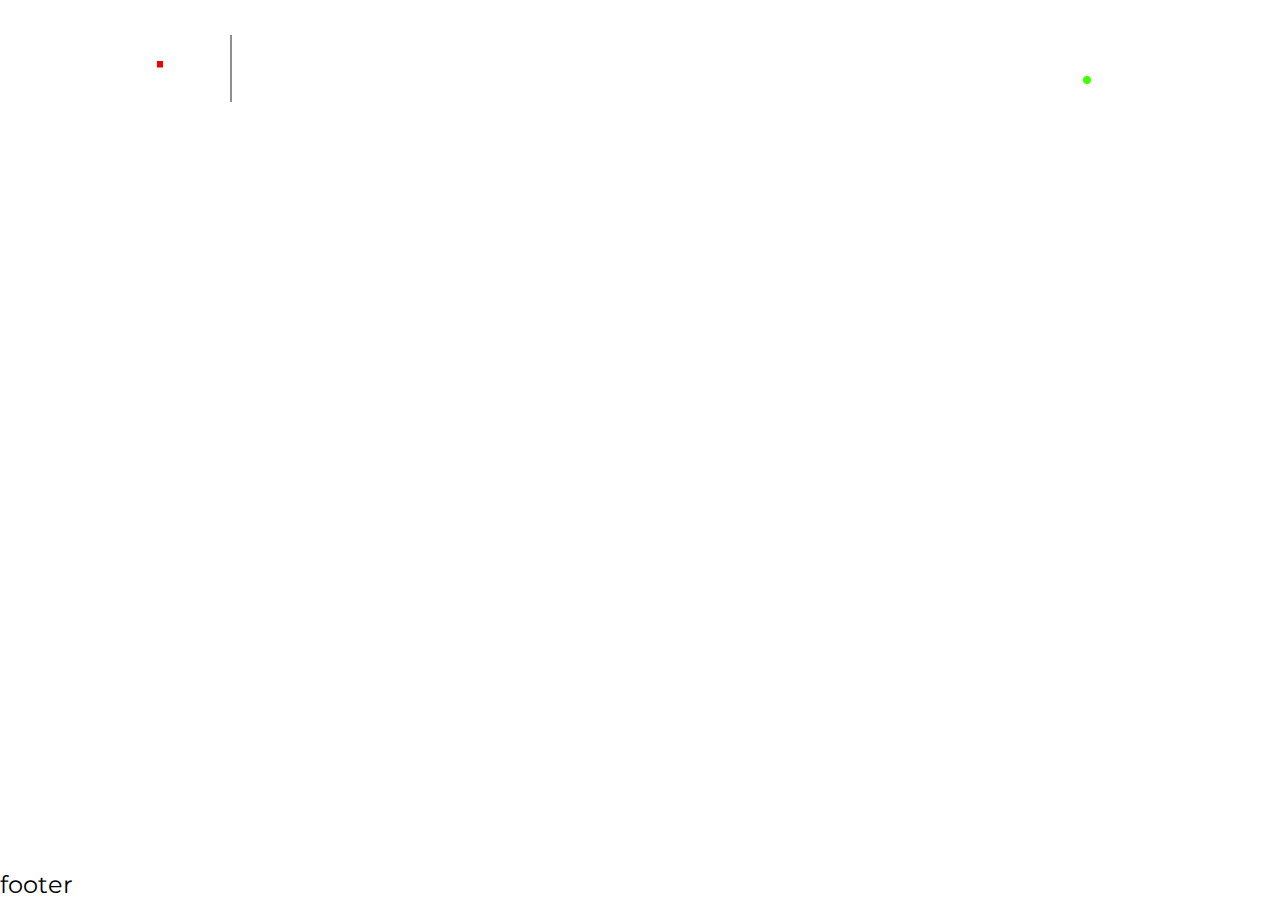
==== index.html @ 91500765 "first commit" ====
<!DOCTYPE html>
<html lang="en">
  <head>
    <meta charset="UTF-8" />
    <meta http-equiv="X-UA-Compatible" content="IE=edge" />
    <meta name="viewport" content="width=device-width, initial-scale=1.0" />
    <link rel="preconnect" href="https://fonts.googleapis.com" />
    <link rel="preconnect" href="https://fonts.gstatic.com" crossorigin />
    <link
      href="https://fonts.googleapis.com/css2?family=Montserrat:wght@400;500;600;700&display=swap"
      rel="stylesheet"
    />
    <link rel="stylesheet" href="./css/reset.css" />
    <link rel="stylesheet" href="./css/style.css" />
    <title>Город-А</title>
  </head>
  <body id="main-body">
    <div class="wrapper">
      <header class="header">
        <div class="container">
         <div class="header__body">
            <div class="logo__block">
               <div class="logo__content">
                 <img src="./img/header/logo.svg" alt="logo" />
               </div>
               <div class="descr__content">
                 <span>Франшиза</span> от артиста с 10-летним опытом
               </div>
             </div>
             <div class="phone__block">
               <a class="phone__number" href="tel:+79166300041"
                 >+7 (913) 667-50-71</a
               >
               <div class="phone__link">
                  <a class=" modal-phone" data-id="#phone">
                     заказать звонок
                   </a>
               </div>
             </div>
         </div>
        </div>
      </header>
      <div class="page__content">
         <main class="main">
            
         </main>
      </div>
      <footer class="footer">footer</footer>
    </div>
  </body>
</html>
---- css/style.css ----
/* font-family: 'Montserrat', sans-serif; */

@font-face {
  font-family: "Intro-Black-Caps-Regular";
  src: url("../fonts/Intro-Black-Caps.otf");
}

/* =========================================== general styles ============================================== */

*,
*::after,
*::before {
  max-width: 100%;
}
html,
body {
  height: 100%;
  font-family: "Montserrat", sans-serif;
  font-size: 24px;
  font-style: normal;
  font-weight: 400;
  line-height: 120%;
  -webkit-font-smoothing: antialiased;
  -moz-osx-font-smoothing: grayscale;
}
.wrapper {
  min-height: 100%;
  display: flex;
  flex-direction: column;
  margin: 0 auto;
  overflow-x: hidden;
  position: relative;
}
.page__content {
  flex: 1 1 100%;
}
.container {
  max-width: 1250px;
  padding: 0 15px;
  margin: 0 auto;
}
@media (max-width: 600px) {
  .container {
    max-width: 300px;
  }
}
.main__title {
  font-family: "Intro Black Caps";
  font-weight: 900;
  font-size: 38px;
  line-height: 137%;
  color: #ffffff;
}
.main__title span {
  color: #f50000;
}

.title {
  font-family: "Intro Black Caps";
  font-style: normal;
  font-weight: 900;
  font-size: 40px;
  line-height: 100%;
  text-transform: uppercase;
  color: #0b0b0d;
}

.btn {
  width: 364px;
  display: flex;
  align-items: center;
  justify-content: center;
  font-weight: 600;
  font-size: 18px;
  line-height: 122%;
  text-align: center;
  text-transform: uppercase;
  color: #ffffff;
  background: #257fe7;
  box-shadow: 0px 3px 0px #0c5ab4, inset -2px 2px 0px rgba(155, 201, 255, 0.4);
  border-radius: 10px;
}

/* ================================================== header ================================================== */
.header {
  position: absolute;
  top: 0;
  left: 0;
  width: 100%;
  z-index: 5;
}
.header__body {
  display: flex;
  justify-content: space-between;
  padding: 35px 0px;
}
.logo__block {
  display: flex;
}
.logo__content {
  border-right: 2px solid rgba(66, 66, 66, 0.6);
  padding-right: 27px;
}
.descr__content {
  padding-left: 34px;
  display: flex;
  flex-direction: column;
  justify-content: center;

  font-weight: 500;
  font-size: 20px;
  line-height: 120%;
  color: #fff;
}
.descr__content span {
  display: block;
}
.phone__block {
  display: flex;
  flex-direction: column;
  align-items: flex-end;
}
.phone__number {
  font-weight: 700;
  font-size: 24px;
  line-height: 120%;
  text-align: center;

  color: #ffffff;
}
.phone__link{
   position: relative;
}
.phone__link a{
  font-size: 18px;
  color: #ffffff;
  padding-left: 15px;
  cursor: pointer;
}
.phone__link::before {
  content: "";
  display: block;
  width: 8px;
  height: 8px;
  border-radius: 50%;
  background-color: #42ff00;
  position: absolute;
  top: 41%;
  left: 0;
}

@media (max-width: 822px) {
   .descr__content {
     display: none;
  }
  .logo__content {
   border-right: none;
   padding-right: 0px;
}
}
@media (max-width: 600px) {
   .logo__block{
      max-width: 120px;
   }
   .phone__number {
      font-size: 16px;
  }
  .phone__link a{
   font-size: 14px;
 }
}
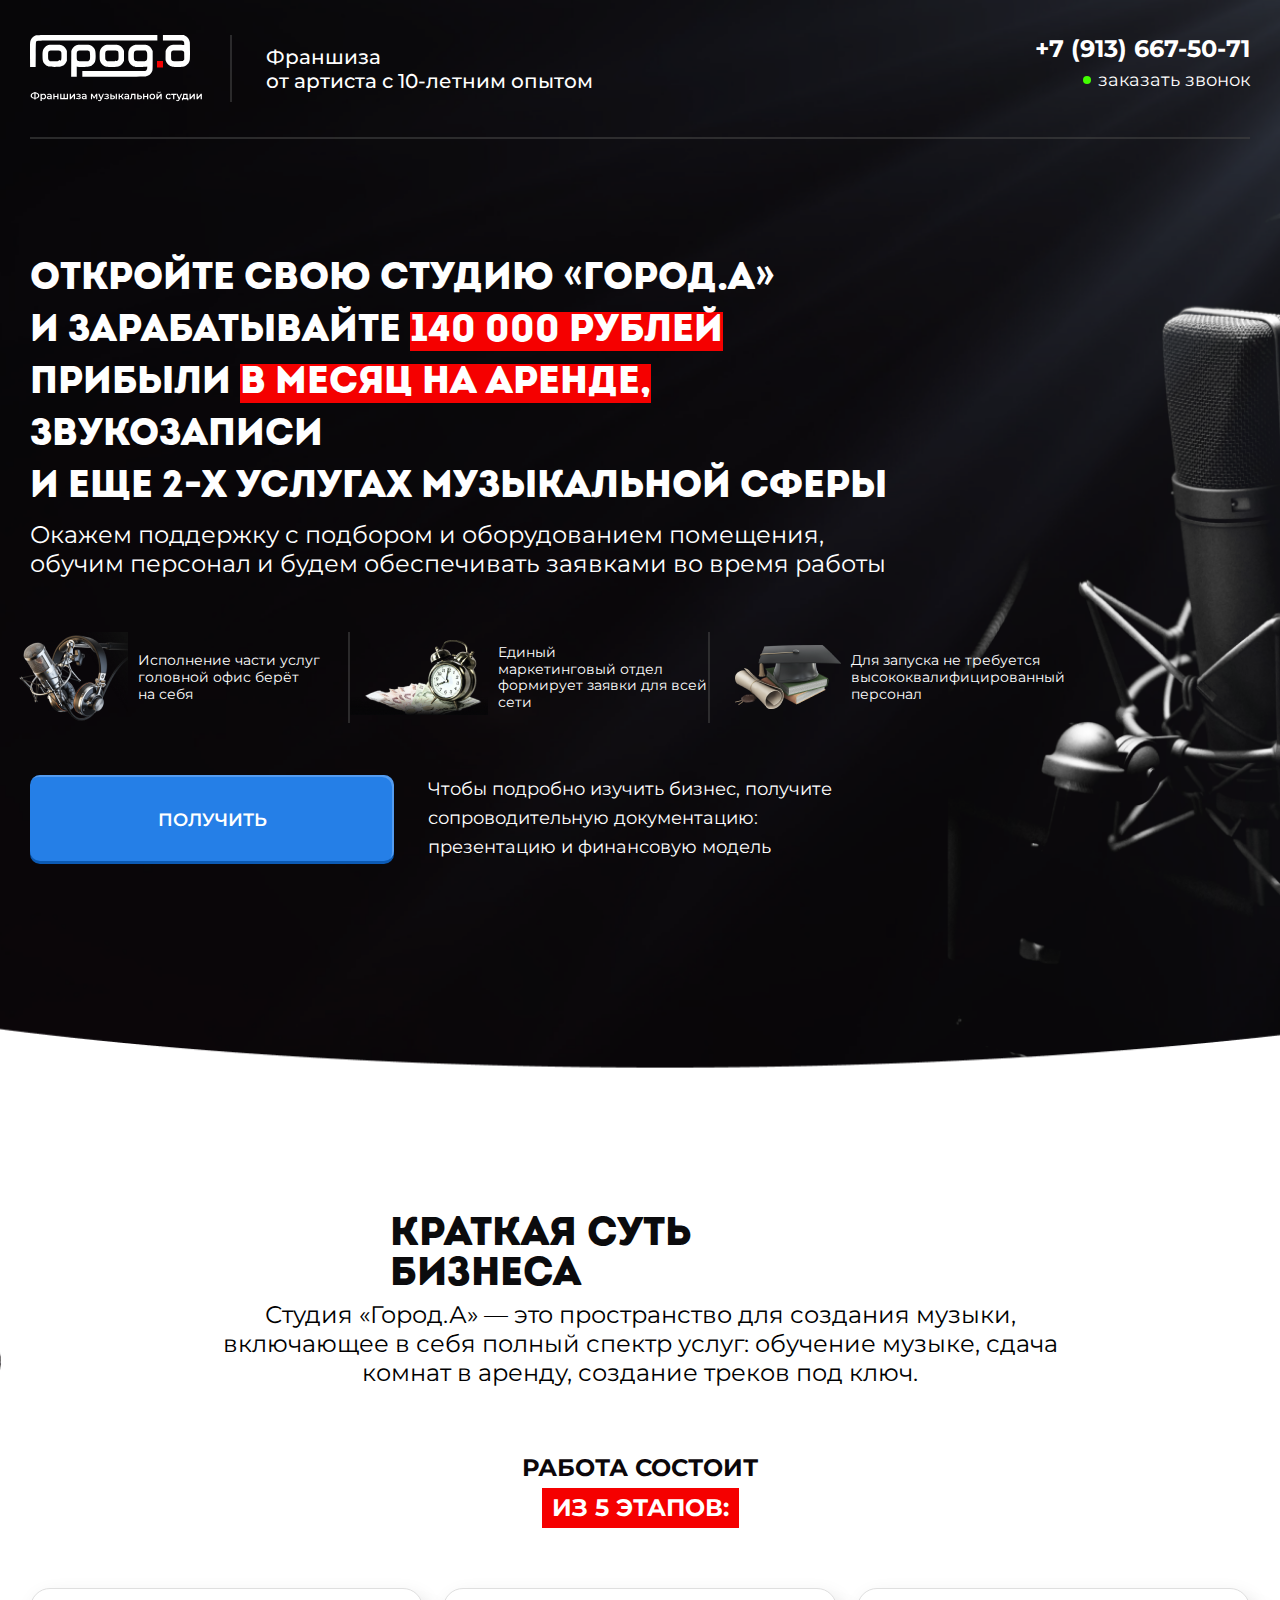
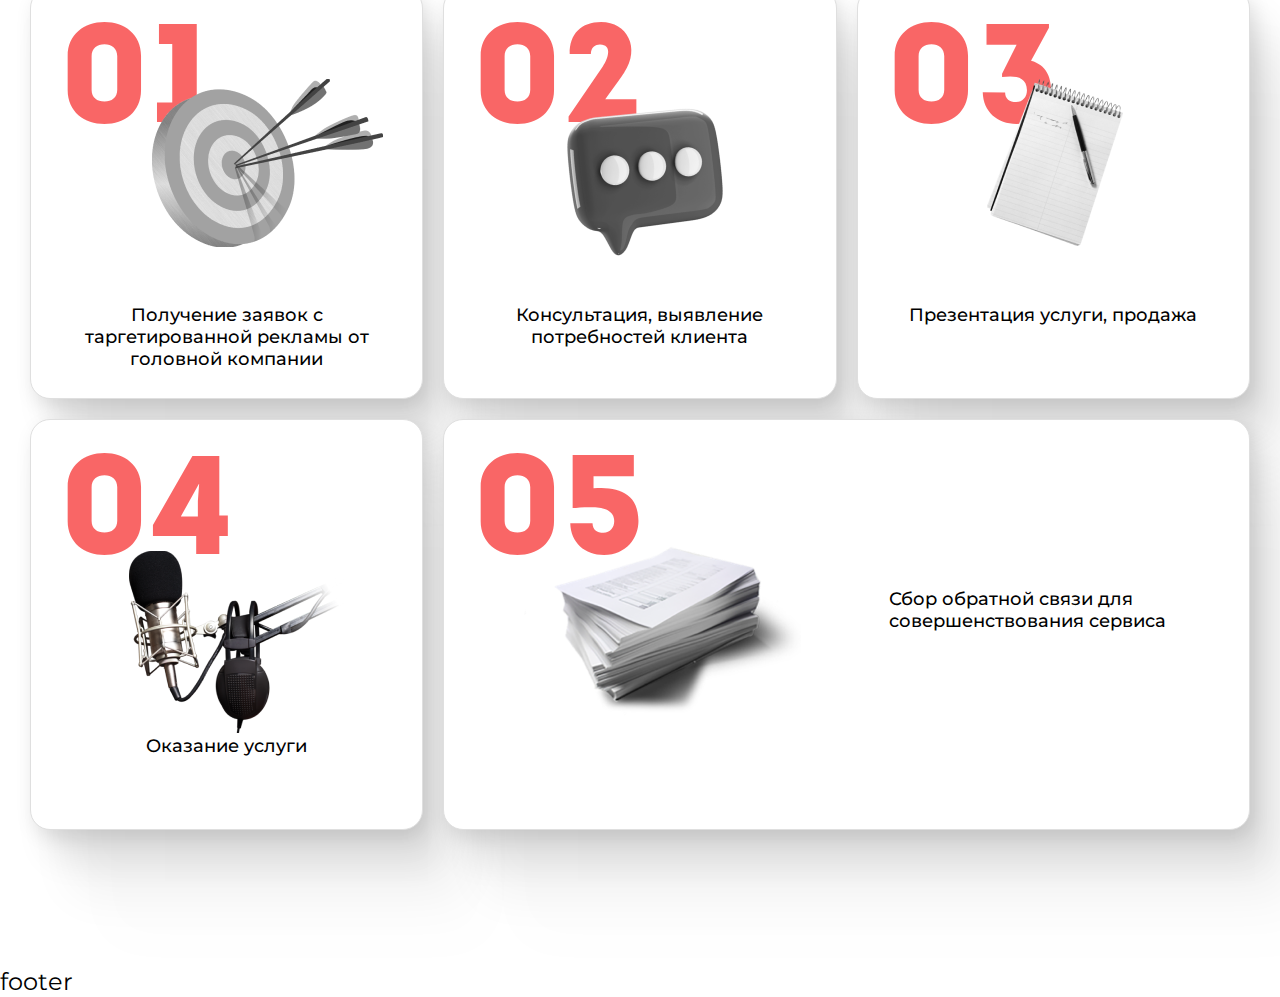
==== commit 37525fde: "essence" ====
--- a/index.html
+++ b/index.html
@@ -12,40 +12,167 @@
     />
     <link rel="stylesheet" href="./css/reset.css" />
     <link rel="stylesheet" href="./css/style.css" />
+    <link rel="stylesheet" href="./css/animate.css" />
     <title>Город-А</title>
   </head>
   <body id="main-body">
     <div class="wrapper">
       <header class="header">
         <div class="container">
-         <div class="header__body">
+          <div class="header__body">
             <div class="logo__block">
-               <div class="logo__content">
-                 <img src="./img/header/logo.svg" alt="logo" />
-               </div>
-               <div class="descr__content">
-                 <span>Франшиза</span> от артиста с 10-летним опытом
-               </div>
-             </div>
-             <div class="phone__block">
-               <a class="phone__number" href="tel:+79166300041"
-                 >+7 (913) 667-50-71</a
-               >
-               <div class="phone__link">
-                  <a class=" modal-phone" data-id="#phone">
-                     заказать звонок
-                   </a>
-               </div>
-             </div>
-         </div>
+              <div class="logo__content">
+                <img src="./img/header/logo.svg" alt="logo" />
+              </div>
+              <div class="descr__content">
+                <span>Франшиза</span> от артиста с 10-летним опытом
+              </div>
+            </div>
+            <div class="phone__block">
+              <a class="phone__number" href="tel:+79166300041"
+                >+7 (913) 667-50-71</a
+              >
+              <div class="phone__link">
+                <a class="modal-phone" data-id="#phone"> заказать звонок </a>
+              </div>
+            </div>
+          </div>
         </div>
       </header>
       <div class="page__content">
-         <main class="main">
-            
-         </main>
+        <main class="main">
+          <div class="container">
+            <h1 class="main__title first__title wow fadeInLeft">
+              Откройте свою студию &laquo;Город.А&raquo; и&nbsp;зарабатывайте
+              <span>140&nbsp;000 рублей</span> прибыли
+              <span>в&nbsp;месяц на&nbsp;аренде,</span> звукозаписи
+              <br />и&nbsp;еще 2-х услугах музыкальной сферы
+            </h1>
+            <p class="main__descr wow fadeInLeft">
+              Окажем поддержку с&nbsp;подбором и&nbsp;оборудованием помещения,
+              обучим персонал и&nbsp;будем обеспечивать заявками во&nbsp;время
+              работы
+            </p>
+            <div class="main__list wow fadeInLeft">
+              <div class="main__item first">
+                <img src="./img/main/01.png" alt="elem" />
+                <p>Исполнение части услуг головной офис берёт на&nbsp;себя</p>
+              </div>
+              <div class="main__item">
+                <img src="./img/main/02.png" alt="elem" />
+                <p>
+                  Единый <br />
+                  маркетинговый отдел формирует заявки для всей сети
+                </p>
+              </div>
+              <div class="main__item">
+                <img src="./img/main/03.png" alt="elem" class="special" />
+                <p>
+                  Для запуска не&nbsp;требуется высококвалифицированный персонал
+                </p>
+              </div>
+            </div>
+            <div class="main__slider">
+              <div class="slider-flex">
+                <div class="slider-track">
+                  <div class="slide-list slide-active">
+                    <div class="main__item">
+                      <div class="main__item-icon">
+                        <img src="./img/main/01.png" alt="icon" />
+                      </div>
+                      <p class="main__item-descr">
+                        Исполнение части услуг головной офис берёт на себя
+                      </p>
+                    </div>
+                  </div>
+                  <div class="slide-list">
+                    <div class="main__item">
+                      <div class="main__item-icon">
+                        <img src="./img/main/02.png" alt="icon" />
+                      </div>
+                      <p class="main__item-descr">
+                        Единый маркетинговый отдел формирует заявки для всей
+                        сети
+                      </p>
+                    </div>
+                  </div>
+                  <div class="slide-list">
+                    <div class="main__item">
+                      <div class="main__item-icon">
+                        <img src="./img/main/03.png" alt="icon" />
+                      </div>
+                      <p class="main__item-descr">
+                        Для запуска не требуется высококвалифицированный
+                        персонал
+                      </p>
+                    </div>
+                  </div>
+                </div>
+              </div>
+              <div class="slide-dots">
+                <span class="slide-dot slide-active"></span>
+                <span class="slide-dot"></span>
+                <span class="slide-dot"></span>
+              </div>
+            </div>
+            <div class="main__bottom wow fadeInUp">
+              <button class="btn main__btn">Получить</button>
+              <p class="main__bottom-descr">
+                Чтобы подробно изучить бизнес, получите сопроводительную
+                документацию: презентацию и&nbsp;финансовую модель
+              </p>
+            </div>
+          </div>
+        </main>
+        <section class="essence">
+          <div class="container">
+            <h2 class="title essence__title">Краткая суть бизнеса</h2>
+            <p class="essence__descr">
+              Студия «Город.А» — это пространство для создания музыки,
+              включающее в себя полный спектр услуг: обучение музыке, сдача
+              комнат в аренду, создание треков под ключ.
+            </p>
+            <h4 class="essence__subtitle">
+              Работа состоит <span>из 5 этапов:</span>
+            </h4>
+            <div class="essence__list">
+               <div class="essence__item" id="div1">
+                  <div class="essence__item-number">01</div>
+                  <img src="./img/essence/01.png" alt="img" id="first">
+                  <p class="essence__item-descr">Получение заявок 
+                     с таргетированной рекламы от головной компании</p>
+               </div>
+               <div class="essence__item" id="div2">
+                  <div class="essence__item-number" >02</div>
+                  <img src="./img/essence/02.png" id="second" alt="img">
+                  <p class="essence__item-descr">Консультация, выявление потребностей клиента</p>
+               </div>
+               <div class="essence__item" id="div3">
+                  <div class="essence__item-number" >03</div>
+                  <img src="./img/essence/03.png" id="third" alt="img">
+                  <p class="essence__item-descr">Презентация услуги, продажа</p>
+               </div>
+               <div class="essence__item" id="div4">
+                  <div class="essence__item-number" >04</div>
+                  <img src="./img/essence/04.png" id="fourth" alt="img">
+                  <p class="essence__item-descr">Оказание услуги</p>
+               </div>
+               <div class="essence__item" id="div5">
+                  <div class="essence__item-number" >05</div>
+                  <img src="./img/essence/05.png" id="fifth" alt="img">
+                  <p class="essence__item-descr fifth">Сбор обратной связи для совершенствования сервиса</p>
+               </div>
+            </div>
+          </div>
+        </section>
       </div>
       <footer class="footer">footer</footer>
     </div>
+
+    <script src="./js/wow.min.js"></script>
+    <script>
+      new WOW().init();
+    </script>
+    <script src="./js/slider.js"></script>
   </body>
 </html>
--- a/css/style.css
+++ b/css/style.css
@@ -45,24 +45,60 @@
   }
 }
 .main__title {
-  font-family: "Intro Black Caps";
+  font-family: "Intro-Black-Caps-Regular";
   font-weight: 900;
   font-size: 38px;
   line-height: 137%;
   color: #ffffff;
 }
 .main__title span {
-  color: #f50000;
+  background-color: #f50000;
+}
+@media (max-width: 1023px) {
+  .main__title {
+    font-weight: 700;
+    font-size: 32px;
+  }
+}
+@media (max-width: 764px) {
+  .main__title {
+    font-size: 26px;
+  }
+}
+@media (max-width: 764px) {
+  .main__title {
+    font-size: 20px;
+    text-align: center;
+  }
+  .main__title span {
+    display: inline-block;
+  }
 }
 
 .title {
-  font-family: "Intro Black Caps";
+  font-family: "Intro-Black-Caps-Regular";
   font-style: normal;
   font-weight: 900;
   font-size: 40px;
   line-height: 100%;
   text-transform: uppercase;
   color: #0b0b0d;
+}
+@media (max-width: 1023px) {
+  .title {
+    font-size: 32px;
+    text-align: center;
+  }
+}
+@media (max-width: 767px) {
+  .title {
+    font-size: 24px;
+  }
+}
+@media (max-width: 600px) {
+  .title {
+    font-size: 20px;
+  }
 }
 
 .btn {
@@ -80,7 +116,24 @@
   box-shadow: 0px 3px 0px #0c5ab4, inset -2px 2px 0px rgba(155, 201, 255, 0.4);
   border-radius: 10px;
 }
-
+@media (max-width: 1023px) {
+  .btn {
+    width: 320px;
+  }
+}
+.btn:hover {
+  background: linear-gradient(
+    180deg,
+    #257fe7 6.38%,
+    rgba(37, 113, 201, 0.967708) 45.73%,
+    rgba(13, 67, 129, 0.8) 120.21%
+  );
+  box-shadow: 0px 3px 0px #093b75, inset -2px 2px 0px rgba(151, 199, 255, 0.4);
+}
+.btn:active {
+  background: #257fe7;
+  box-shadow: 0px 3px 0px #0a458a, inset -2px 2px 0px rgba(130, 188, 255, 0.4);
+}
 /* ================================================== header ================================================== */
 .header {
   position: absolute;
@@ -93,6 +146,7 @@
   display: flex;
   justify-content: space-between;
   padding: 35px 0px;
+  border-bottom: 2px solid rgba(66, 66, 66, 0.6);
 }
 .logo__block {
   display: flex;
@@ -128,10 +182,10 @@
 
   color: #ffffff;
 }
-.phone__link{
-   position: relative;
-}
-.phone__link a{
+.phone__link {
+  position: relative;
+}
+.phone__link a {
   font-size: 18px;
   color: #ffffff;
   padding-left: 15px;
@@ -150,22 +204,388 @@
 }
 
 @media (max-width: 822px) {
-   .descr__content {
-     display: none;
+  .descr__content {
+    display: none;
   }
   .logo__content {
-   border-right: none;
-   padding-right: 0px;
-}
+    border-right: none;
+    padding-right: 0px;
+  }
 }
 @media (max-width: 600px) {
-   .logo__block{
-      max-width: 120px;
+  .header__body {
+    padding: 20px 0px;
+  }
+  .logo__block {
+    max-width: 120px;
+  }
+  .phone__number {
+    font-size: 16px;
+  }
+  .phone__link a {
+    font-size: 14px;
+    line-height: normal;
+  }
+}
+
+/* ============================================== main ============================================= */
+.main {
+  background: url("../img/main/back.png") 50% 50% / cover no-repeat;
+}
+
+.first__title {
+  padding-top: 254px;
+  max-width: 900px;
+  padding-bottom: 7px;
+}
+.main__descr {
+  max-width: 875px;
+  padding-bottom: 53px;
+  color: #fff;
+}
+.main__list {
+  display: flex;
+  padding-bottom: 52px;
+  margin-left: -25px;
+}
+.main__list > *:not(:last-child) {
+  border-right: 2px solid rgba(66, 66, 66, 0.6);
+}
+.main__item {
+  display: flex;
+  align-items: center;
+}
+.main__item p {
+  max-width: 210px;
+  font-size: 14px;
+  line-height: 120%;
+  color: #ffffff;
+  margin-left: 10px;
+}
+.main__bottom {
+  display: flex;
+  padding-bottom: 264px;
+}
+.main__btn {
+  margin-right: 34px;
+  padding: 29px 75px 24px;
+}
+.main__bottom-descr {
+  max-width: 450px;
+  font-size: 18px;
+  color: #ffffff;
+}
+.special {
+  padding-left: 25px;
+}
+.main__slider {
+  display: none;
+}
+@media (max-width: 1023px) {
+  .first__title {
+    padding-top: 200px;
+    max-width: 700px;
+  }
+  .main__descr {
+    max-width: 670px;
+    padding-bottom: 40px;
+    font-size: 18px;
+  }
+  .main__list {
+    flex-wrap: wrap;
+  }
+  .main__list > *:not(:last-child) {
+    margin-bottom: 15px;
+  }
+  .main__list > *:not(:first-child) {
+    border-right: none;
+  }
+  .main__bottom-descr {
+    max-width: 350px;
+    font-size: 16px;
+    line-height: 120%;
+  }
+}
+@media (max-width: 764px) {
+  .main__descr {
+    max-width: 500px;
+    font-size: 16px;
+    text-align: center;
+    margin: 0 auto;
+  }
+  .main__list {
+    display: none;
+  }
+  .main__slider {
+    display: block;
+  }
+  .slider-flex {
+    display: flex;
+    position: relative;
+  }
+  .slider-track {
+    margin: 0 auto;
+  }
+  .slide-list {
+    display: none;
+    transition: opacity 0.3s ease-in-out;
+    height: 91px;
+  }
+  .slide-active {
+    display: block;
+  }
+  .slide-dots {
+    display: flex;
+    justify-content: center;
+    margin-top: 15px;
+    padding-bottom: 20px;
+  }
+  .slide-dot.slide-active {
+    background-color: #000;
+  }
+  .slide-dot {
+    width: 15px;
+    height: 15px;
+    border-radius: 50%;
+    background-color: grey;
+    margin-right: 10px;
+    cursor: pointer;
+  }
+  .slide-dot:last-child {
+    margin-right: 0;
+  }
+}
+@media (max-width: 600px) {
+  .main__bottom {
+    flex-direction: column-reverse;
+  }
+  .main__bottom-descr {
+    font-size: 14px;
+    margin: 0 auto;
+    padding-bottom: 15px;
+    text-align: center;
+  }
+  .first__title {
+    padding-top: 120px;
+  }
+  .main__descr {
+    padding-bottom: 25px;
+  }
+  .slide-list {
+    height: 70px;
+  }
+  .main__bottom {
+    display: flex;
+    padding-bottom: 70px;
+  }
+}
+
+/* ================================================== essence =============================================== */
+.essence {
+  background: url("../img/essence/back.png") 50% 0 no-repeat;
+}
+
+.essence__title {
+  padding-top: 90px;
+  padding-bottom: 6px;
+  margin: 0 auto;
+  max-width: 501px;
+}
+.essence__descr {
+  max-width: 876px;
+  margin: 0 auto;
+  font-size: 24px;
+  line-height: 120%;
+  text-align: center;
+  color: #000000;
+  padding-bottom: 60px;
+}
+.essence__subtitle {
+  max-width: 246px;
+  margin: 0 auto;
+  font-weight: 700;
+  font-size: 24px;
+  line-height: 167%;
+  text-align: center;
+  text-transform: uppercase;
+  color: #0c070a;
+  padding-bottom: 60px;
+}
+.essence__subtitle span {
+  display: inline-block;
+  background-color: #f50000;
+  color: #fff;
+  padding: 0px 10px;
+}
+.essence__list {
+  display: grid;
+  grid-template-columns: repeat(3, 1fr);
+  grid-template-rows: repeat(2, 1fr);
+  grid-column-gap: 20px;
+  grid-row-gap: 20px;
+  padding-bottom: 138px;
+}
+
+#div1 {
+  grid-area: 1 / 1 / 2 / 2;
+}
+#div2 {
+  grid-area: 1 / 2 / 2 / 3;
+}
+#div3 {
+  grid-area: 1 / 3 / 2 / 4;
+}
+#div4 {
+  grid-area: 2 / 1 / 3 / 2;
+}
+#div5 {
+  grid-area: 2 / 2 / 3 / 4;
+}
+.essence__item {
+  background: #ffffff;
+  border: 1px solid #dfdfdf;
+  box-shadow: 70px 116px 54px rgba(0, 0, 0, 0.01),
+    40px 65px 46px rgba(0, 0, 0, 0.05), 18px 29px 34px rgba(0, 0, 0, 0.09),
+    4px 7px 19px rgba(0, 0, 0, 0.1), 0px 0px 0px rgba(0, 0, 0, 0.1);
+  border-radius: 20px;
+  padding: 28px;
+  position: relative;
+}
+.essence__item-number {
+  font-family: "Intro-Black-Caps-Regular";
+  font-weight: 900;
+  font-size: 140px;
+  line-height: 100%;
+  color: rgba(245, 0, 0, 0.6);
+  padding-bottom: 127px;
+}
+.essence__item img {
+  position: absolute;
+  top: 22%;
+  left: 31%;
+}
+#second {
+  position: absolute;
+  top: 22%;
+  left: 27%;
+}
+#third {
+  position: absolute;
+  top: 22%;
+  left: 33%;
+}
+#fourth {
+  position: absolute;
+  top: 32%;
+  left: 25%;
+}
+#fifth {
+  top: 26%;
+  left: 8%;
+}
+.essence__item-descr {
+  font-weight: 500;
+  font-size: 18px;
+  line-height: 22px;
+  text-align: center;
+  color: #000000;
+  padding-top: 20px;
+}
+.essence__item-descr.fifth {
+  max-width: 300px;
+  text-align: left;
+  position: absolute;
+  top: 43%;
+  right: 60px;
+  transform: translateY(-43%);
+}
+
+@media (max-width: 1023px) {
+  .essence__title {
+    padding-top: 40px;
+  }
+  .essence__descr {
+    max-width: 751px;
+    font-size: 20px;
+    padding-bottom: 40px;
+  }
+  .essence__subtitle {
+    font-size: 22px;
+    padding-bottom: 50px;
+  }
+  .essence__list{
+   grid-template-columns: repeat(2, 1fr);
+   grid-template-rows: repeat(3, 1fr);
+   justify-content: space-between;
    }
-   .phone__number {
-      font-size: 16px;
-  }
-  .phone__link a{
-   font-size: 14px;
+   
+   #div1 { grid-area: 1 / 1 / 2 / 2; }
+   #div2 { grid-area: 1 / 2 / 2 / 3; }
+   #div3 { grid-area: 2 / 1 / 3 / 2; }
+   #div4 { grid-area: 2 / 2 / 3 / 3; }
+   #div5 { grid-area: 3 / 1 / 4 / 3; }
+/*   #div5 {
+    grid-area: 2 / 2 / 3 / 3;
+  }
+  .essence__item-descr.fifth {
+    text-align: center;
+    position: static;
+    transform: translateY(0);
+  } */
+}
+@media (max-width: 767px) {
+   .essence__item-number {
+      font-size: 100px;
+      padding-bottom: 55px;
+  }
+  #first{
+   width: 150px;
+  }
+  #second{
+   width: 150px;
+  }
+  #third{
+   width: 100px;
+  }
+  #fourth{
+   width: 150px;
+   left: 22%;
+  }
+  #fifth{
+   width: 180px;
+   top: 30%;
+  }
+  .essence__item {
+   display: flex;
+   flex-direction: column;
+   justify-content: space-between;
  }
+ .essence__item-descr{
+   padding-top: 0px;
+ }
+ .essence__list {
+   padding-bottom: 70px;
+}
+}
+@media (max-width: 600px) {
+   .essence__title {
+      padding-top: 10px;
+  }
+  .essence__descr {
+   font-size: 16px;
+   padding-bottom: 30px;
+}
+.essence__list{
+   display: flex;
+   flex-direction: column;
+   }
+   .essence__item-descr.fifth {
+      text-align: center;
+      position: static;
+      transform: translateY(0);
+    }
+    .essence__item-descr {
+      font-size: 16px;;
+      padding-top: 20px;
+  }
 }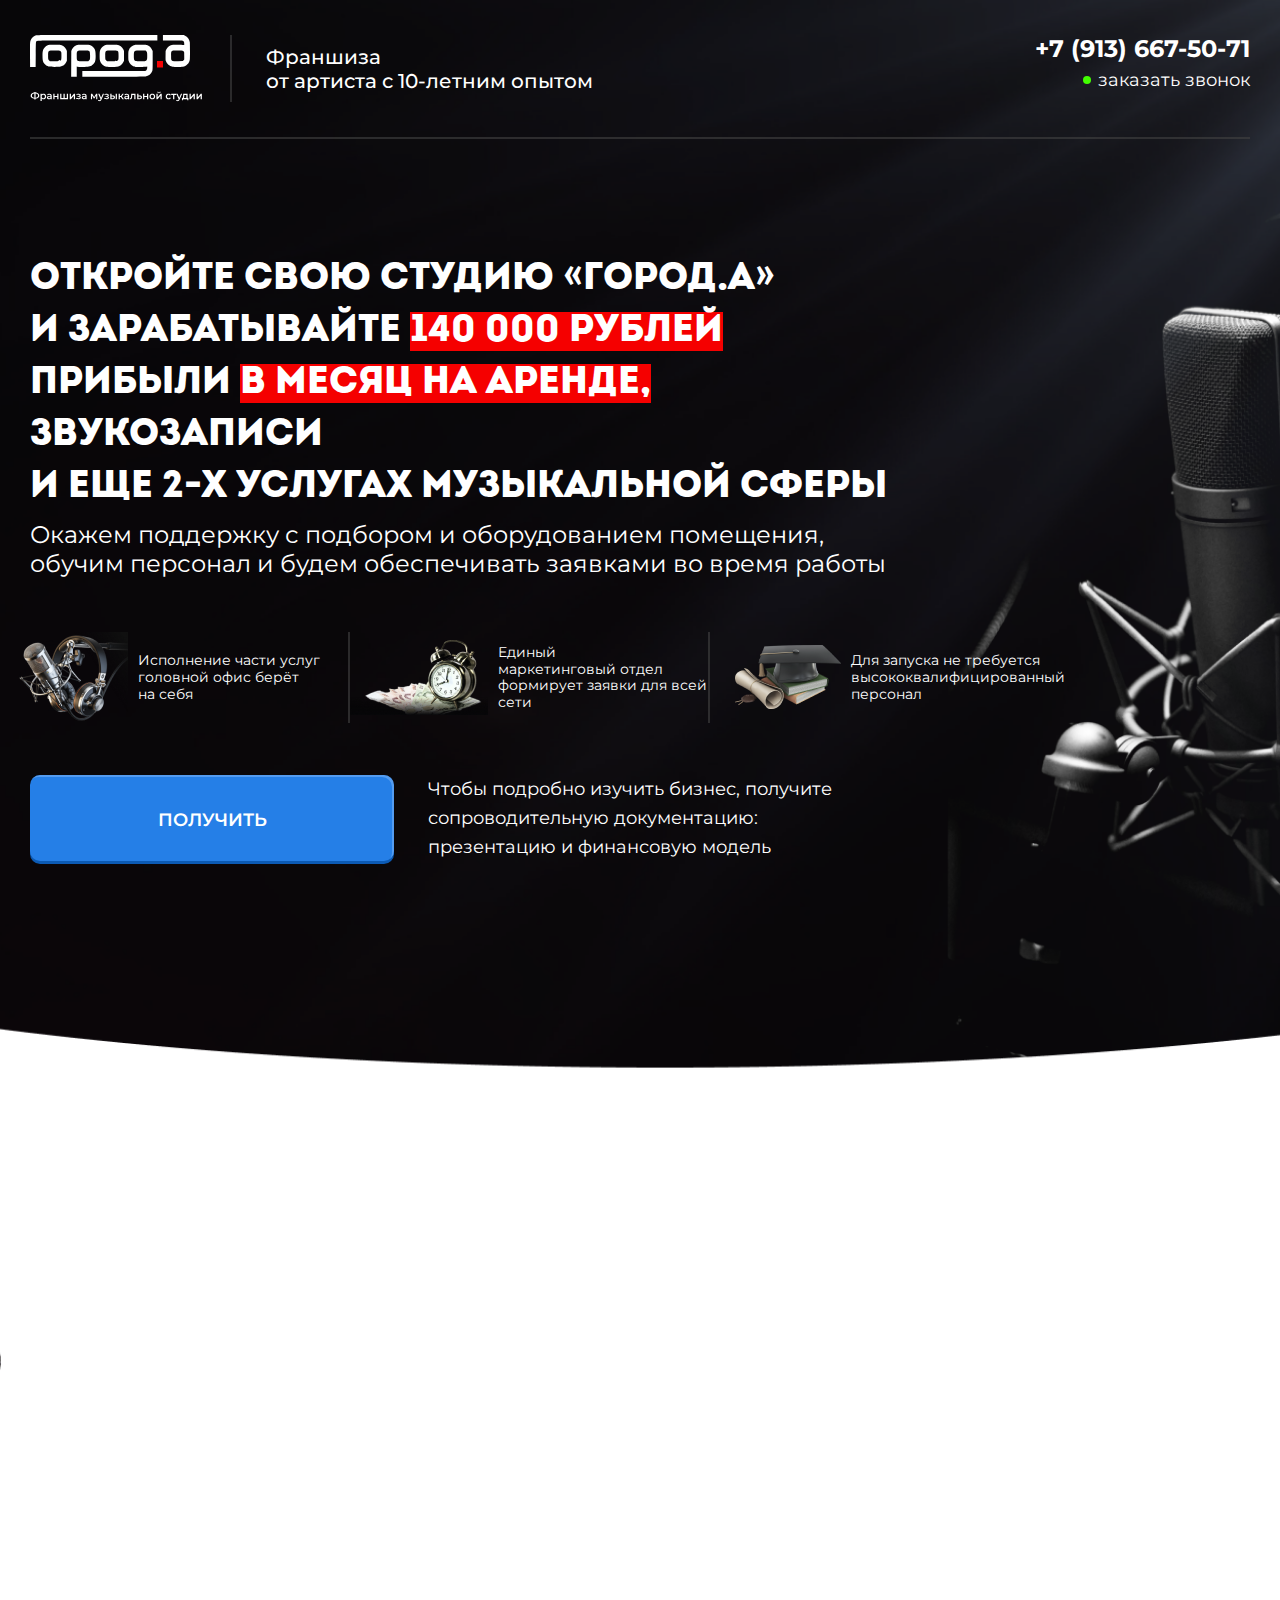
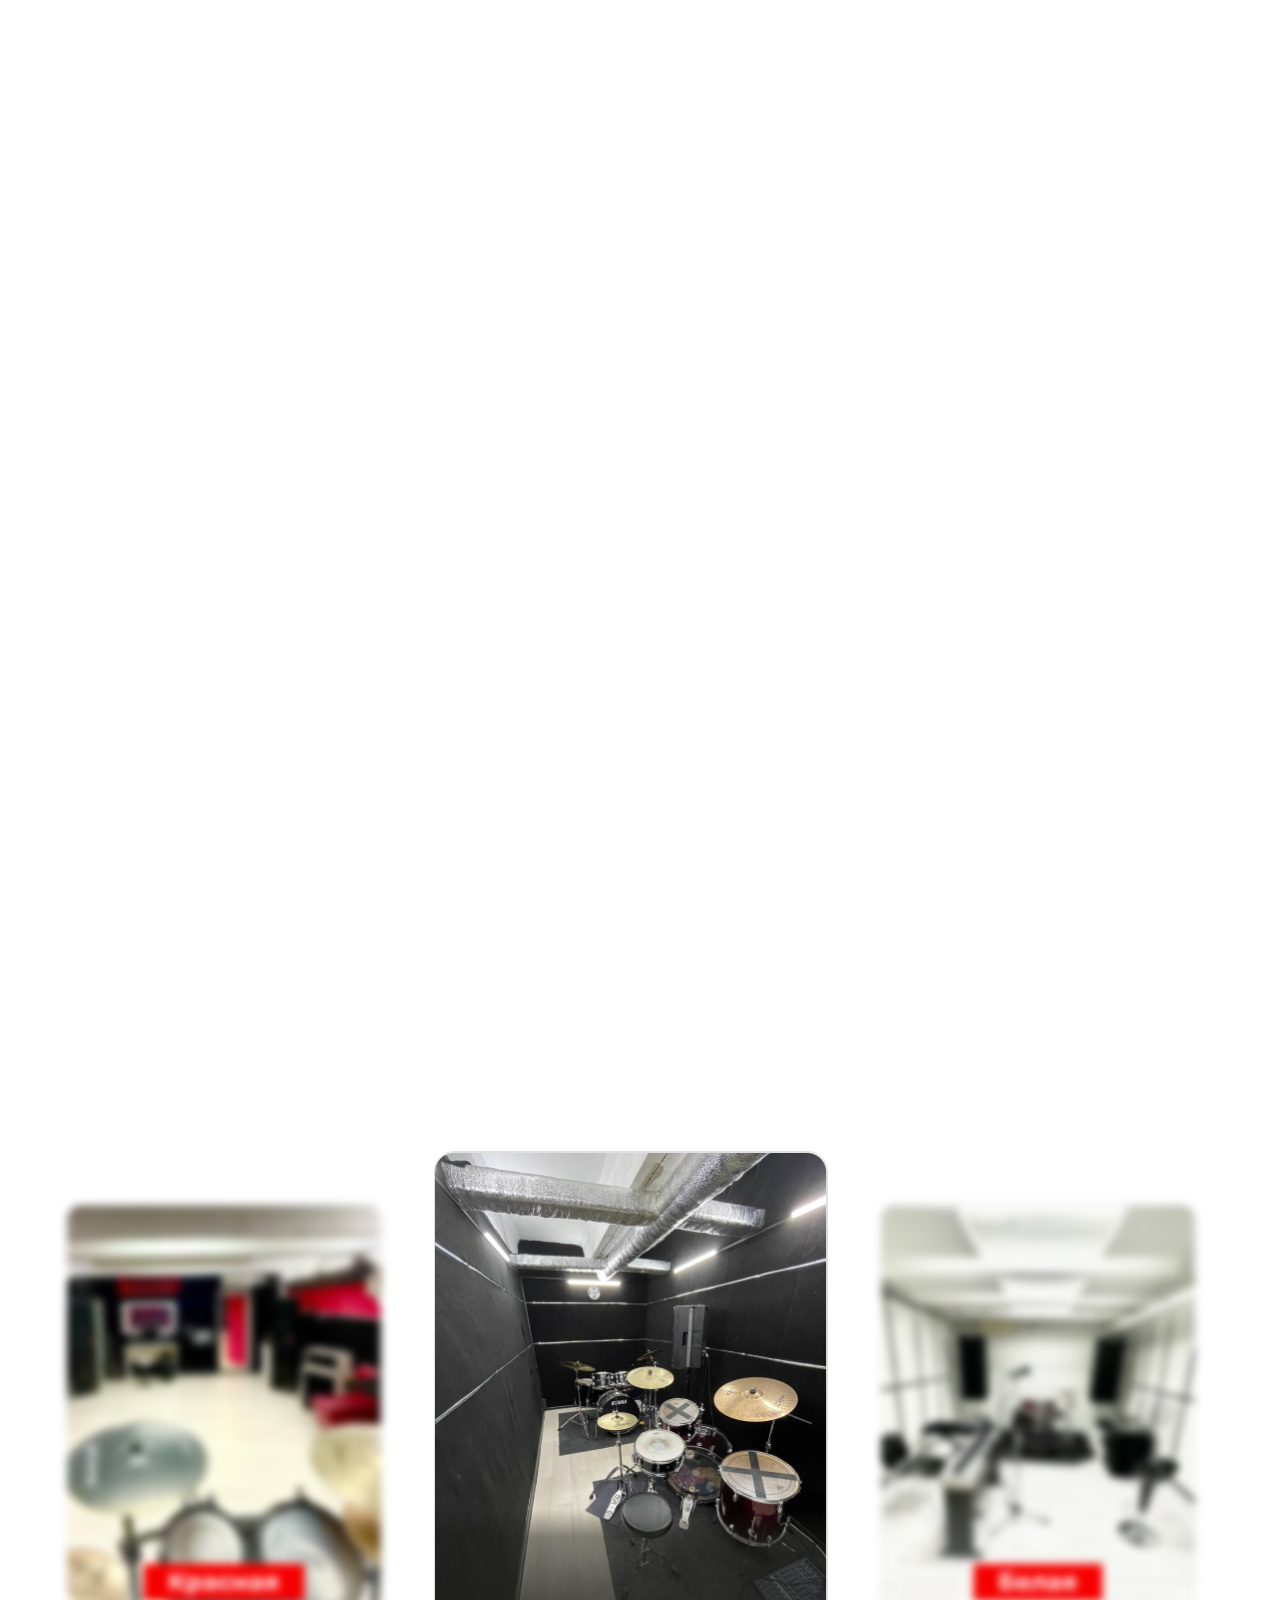
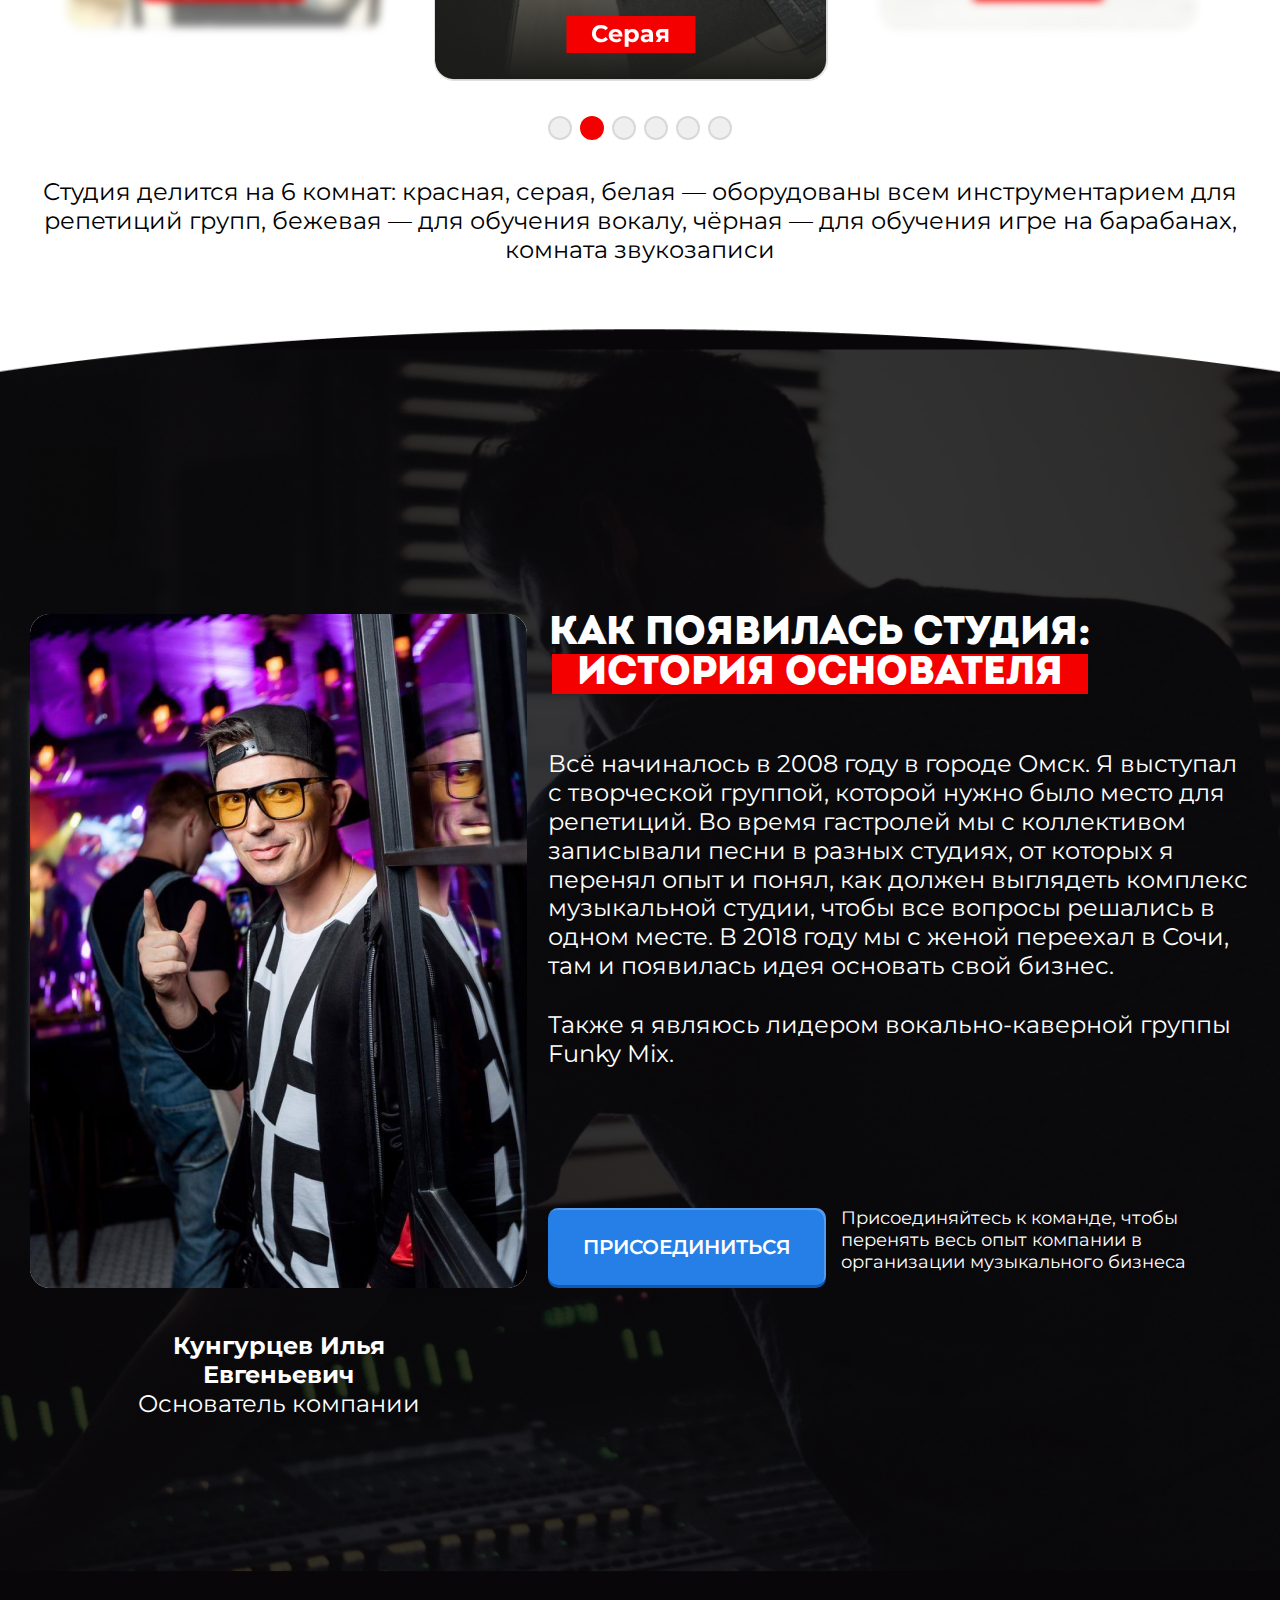
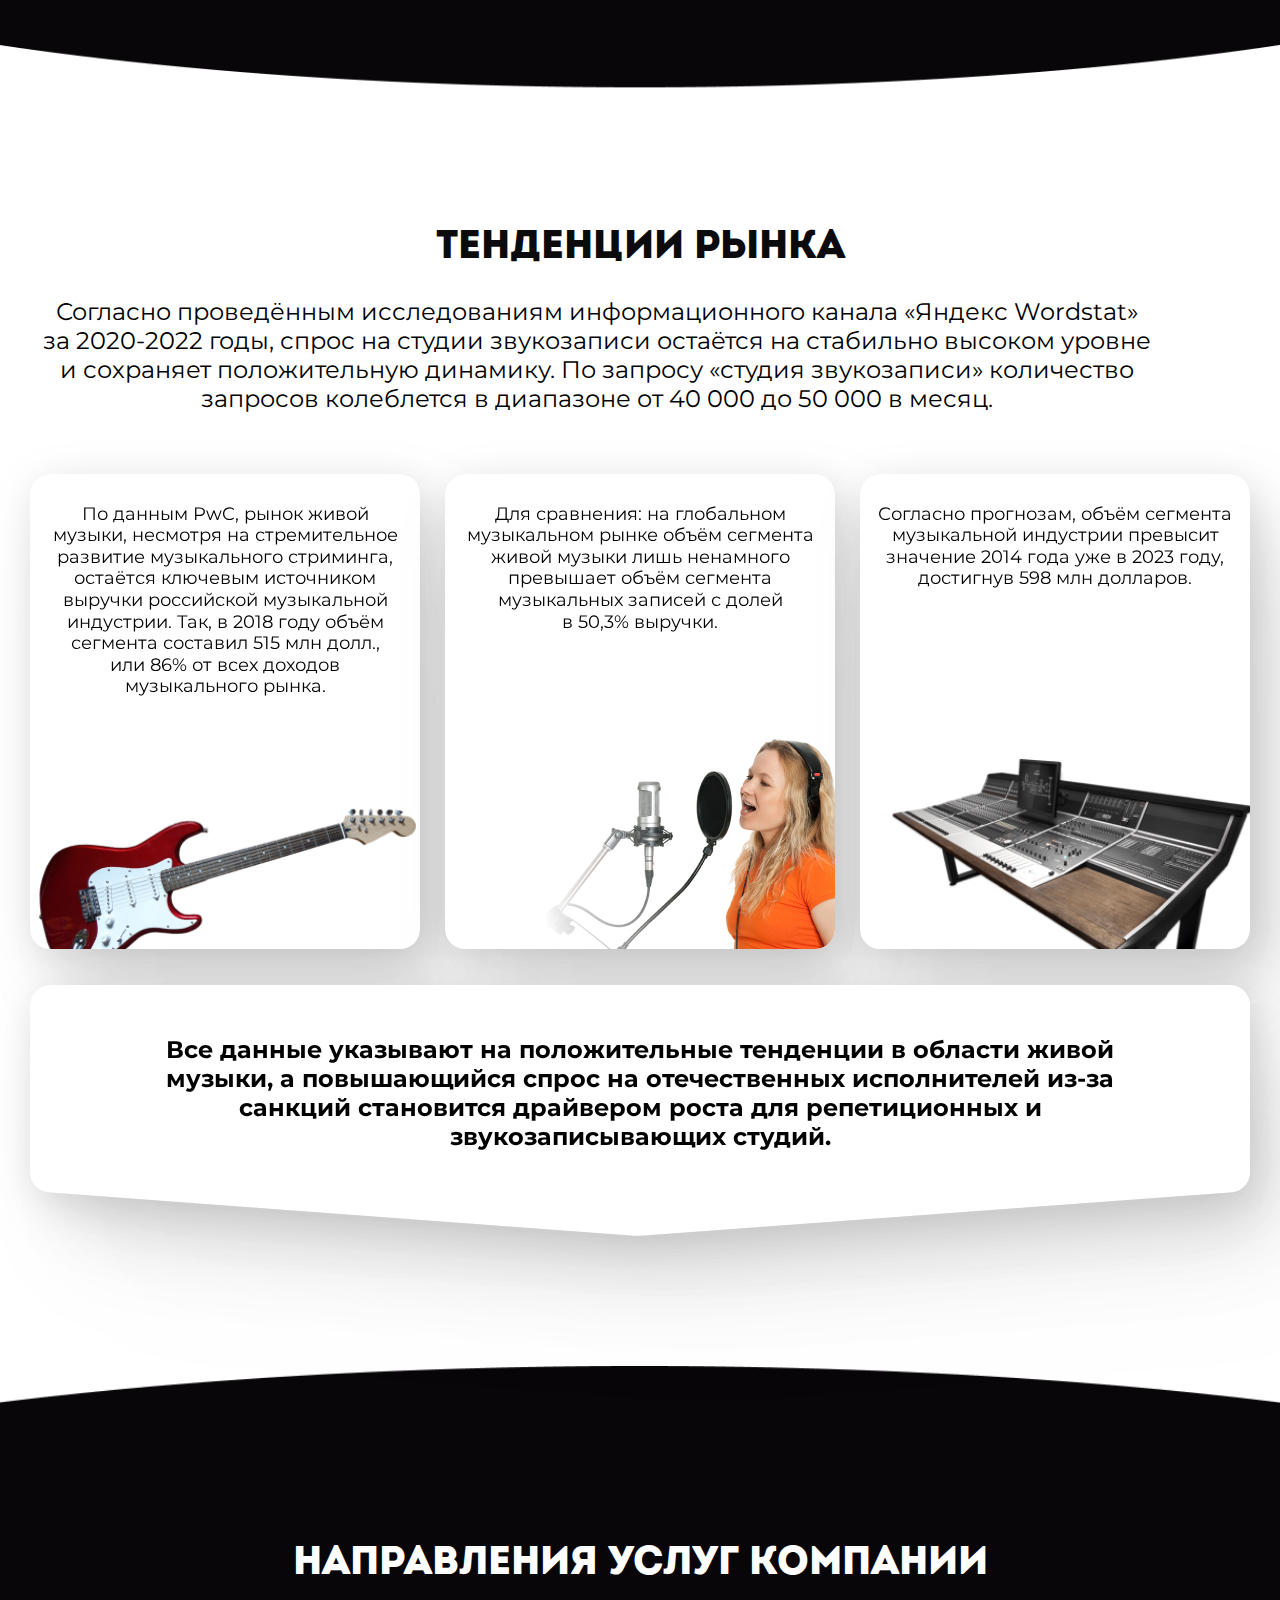
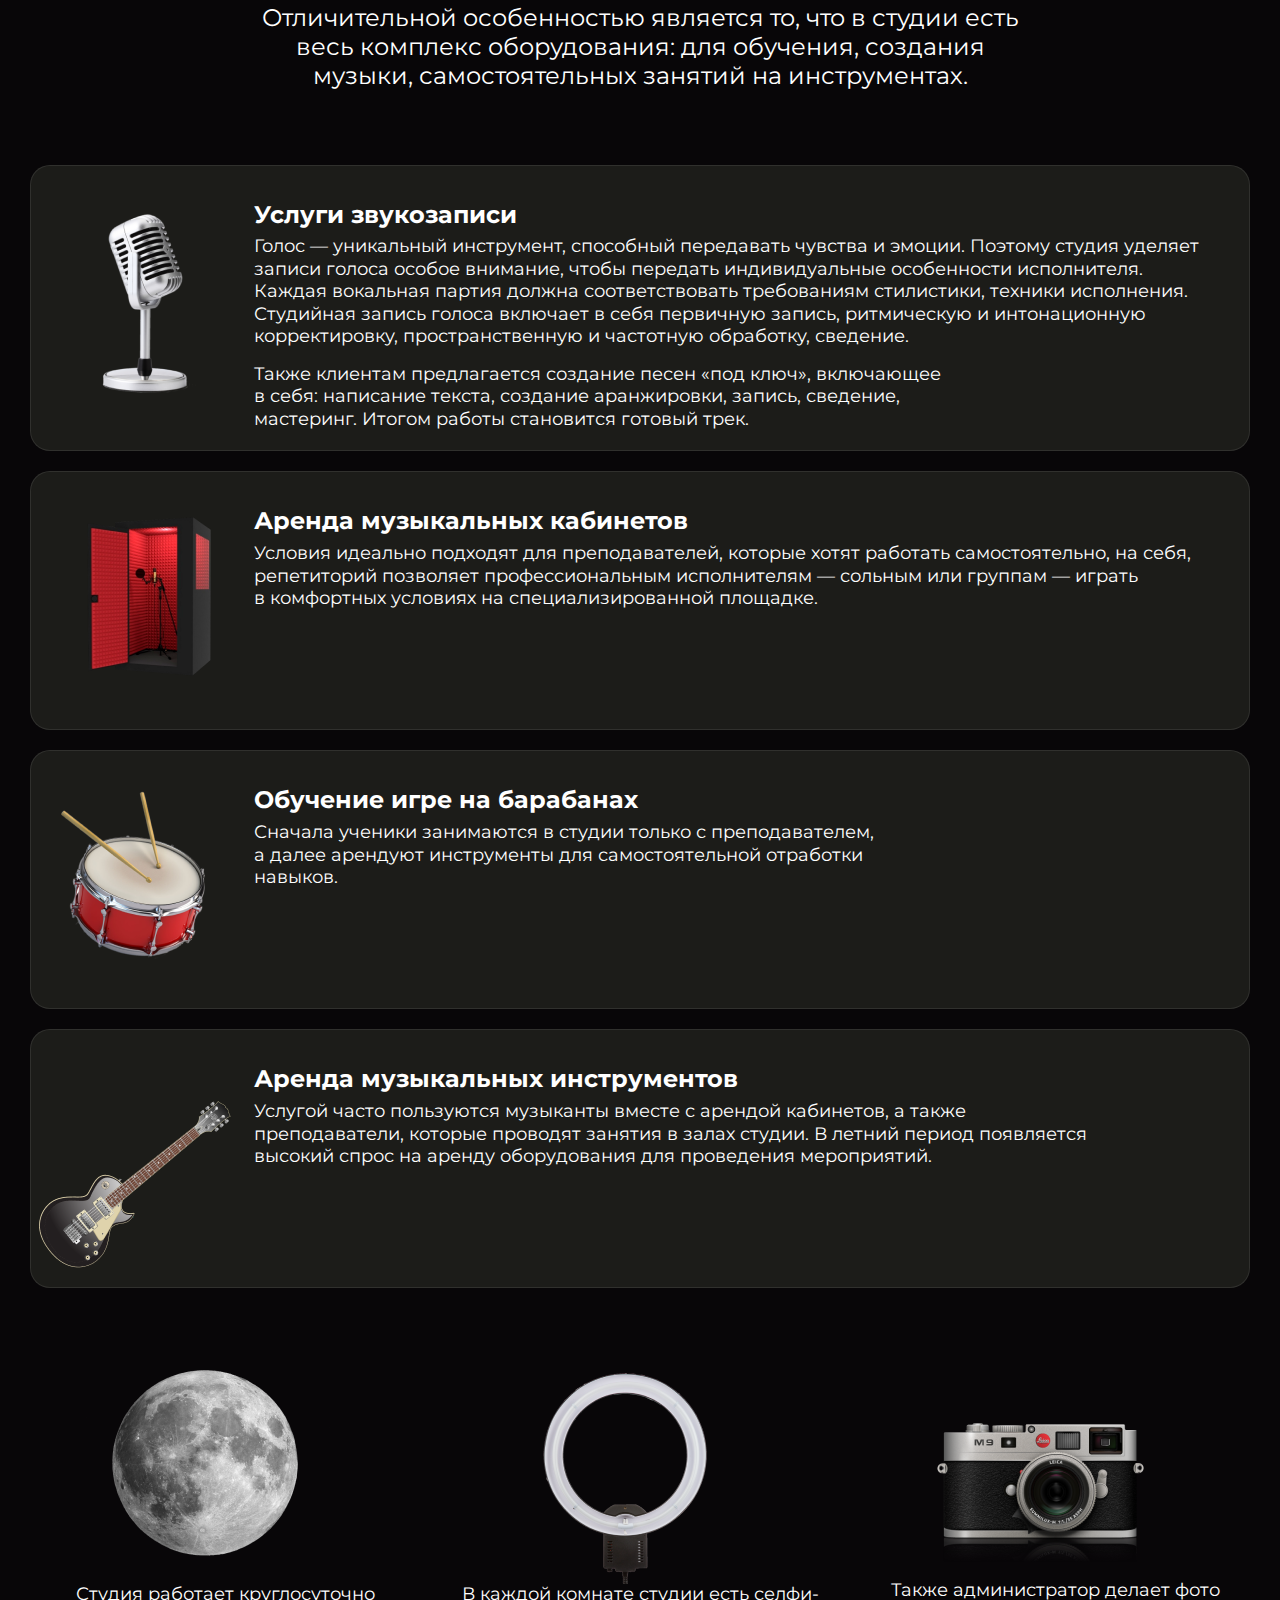
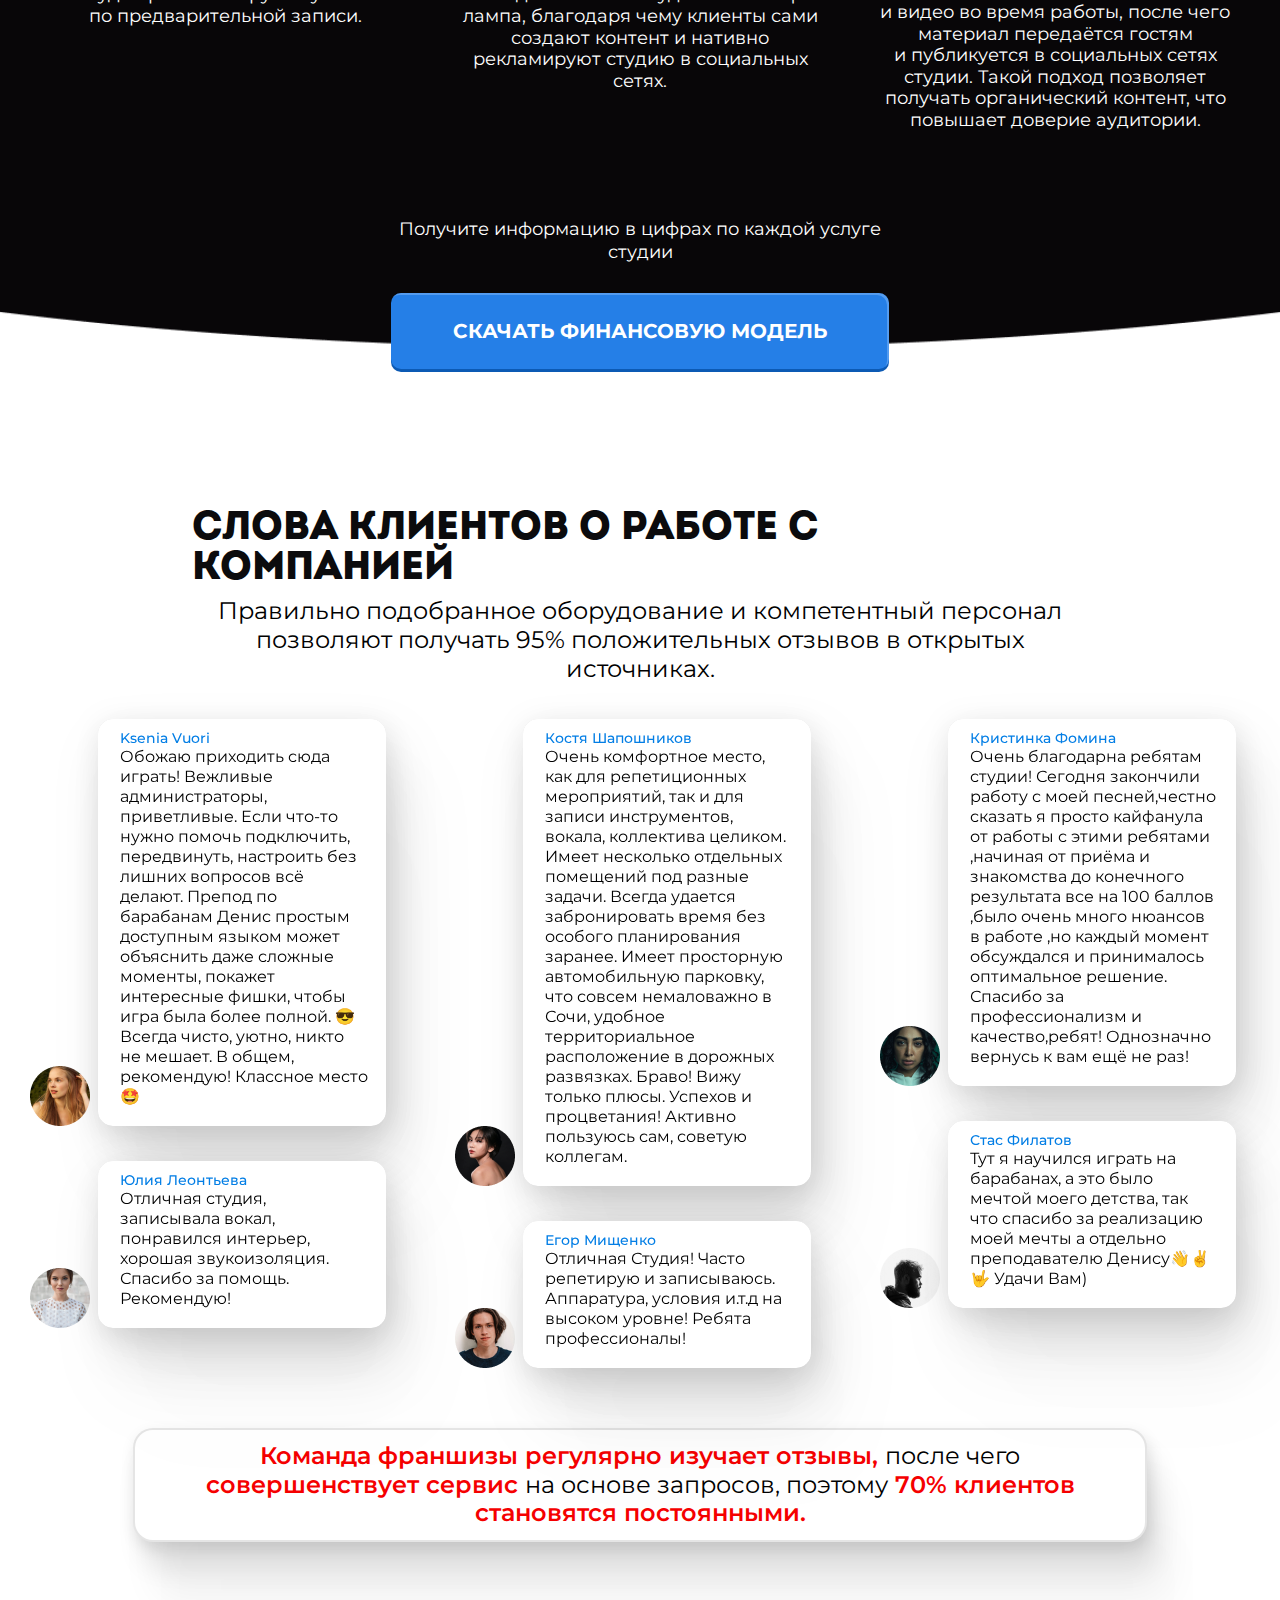
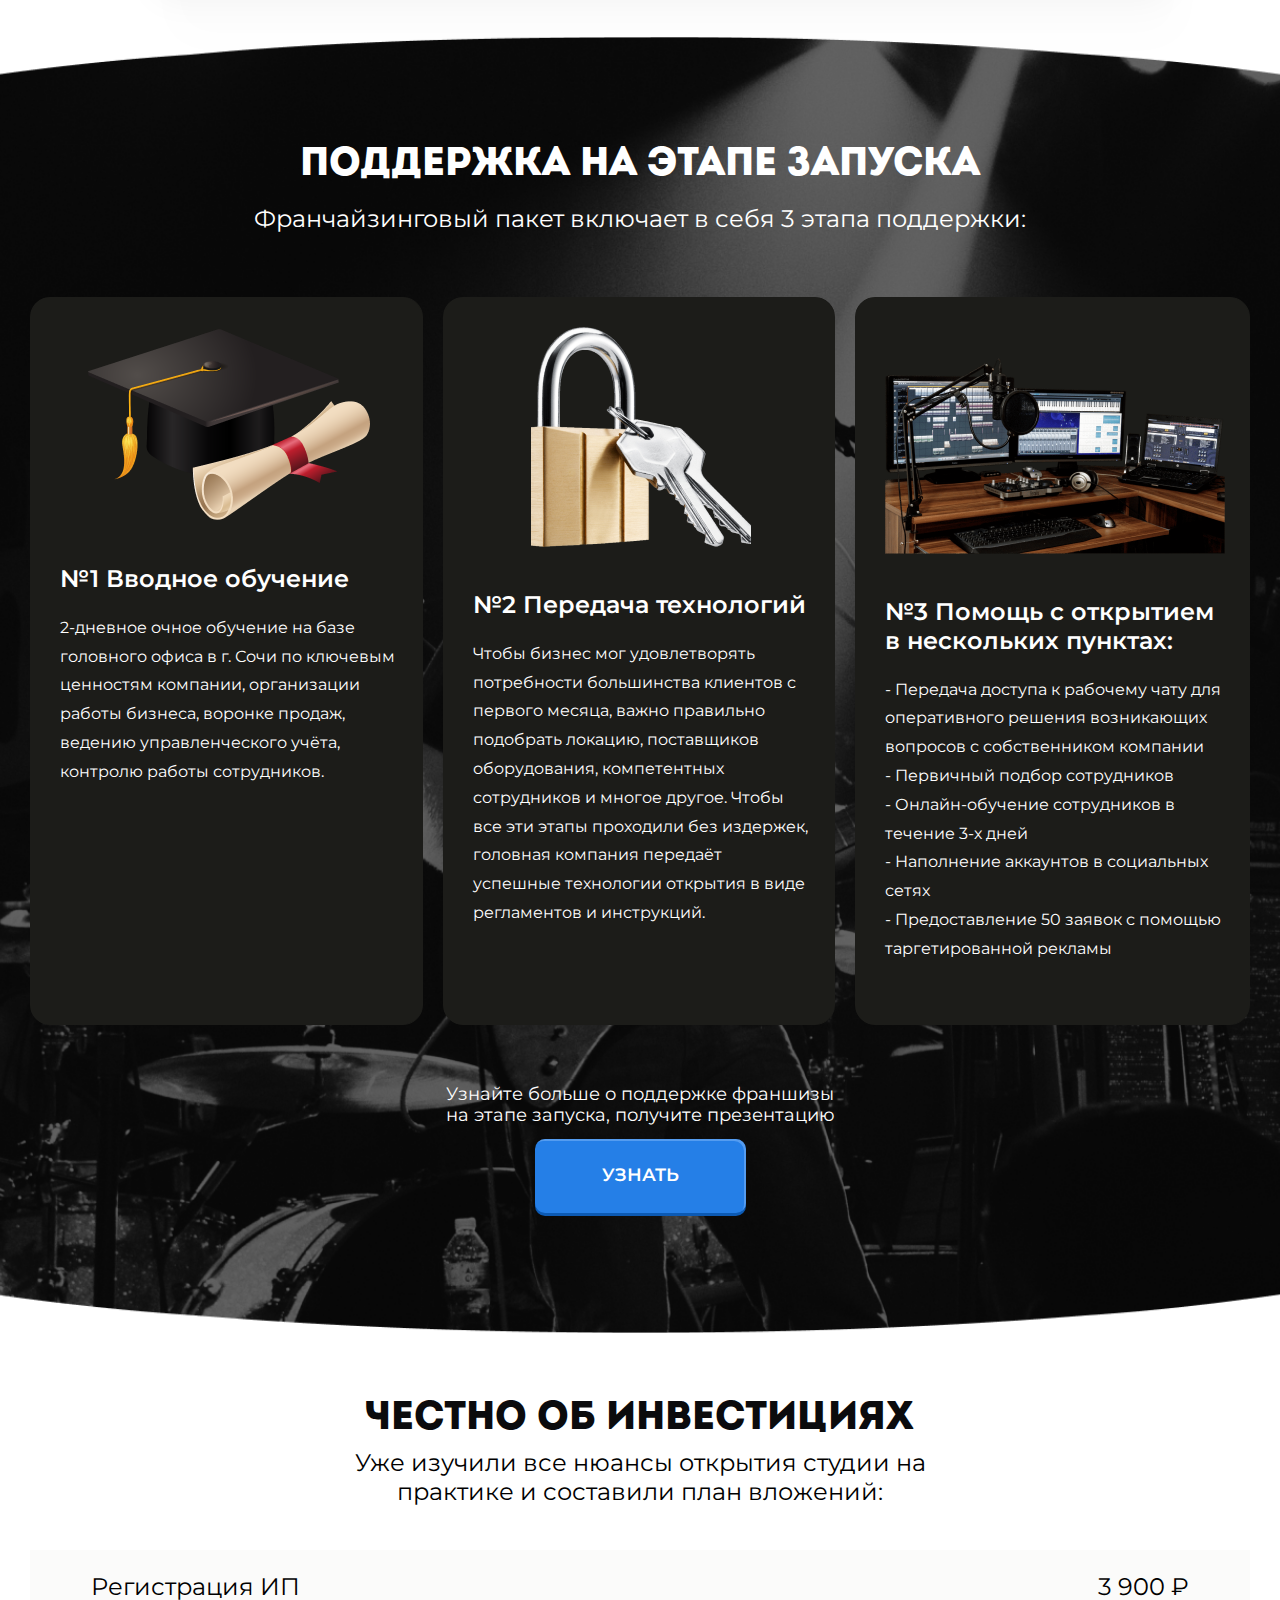
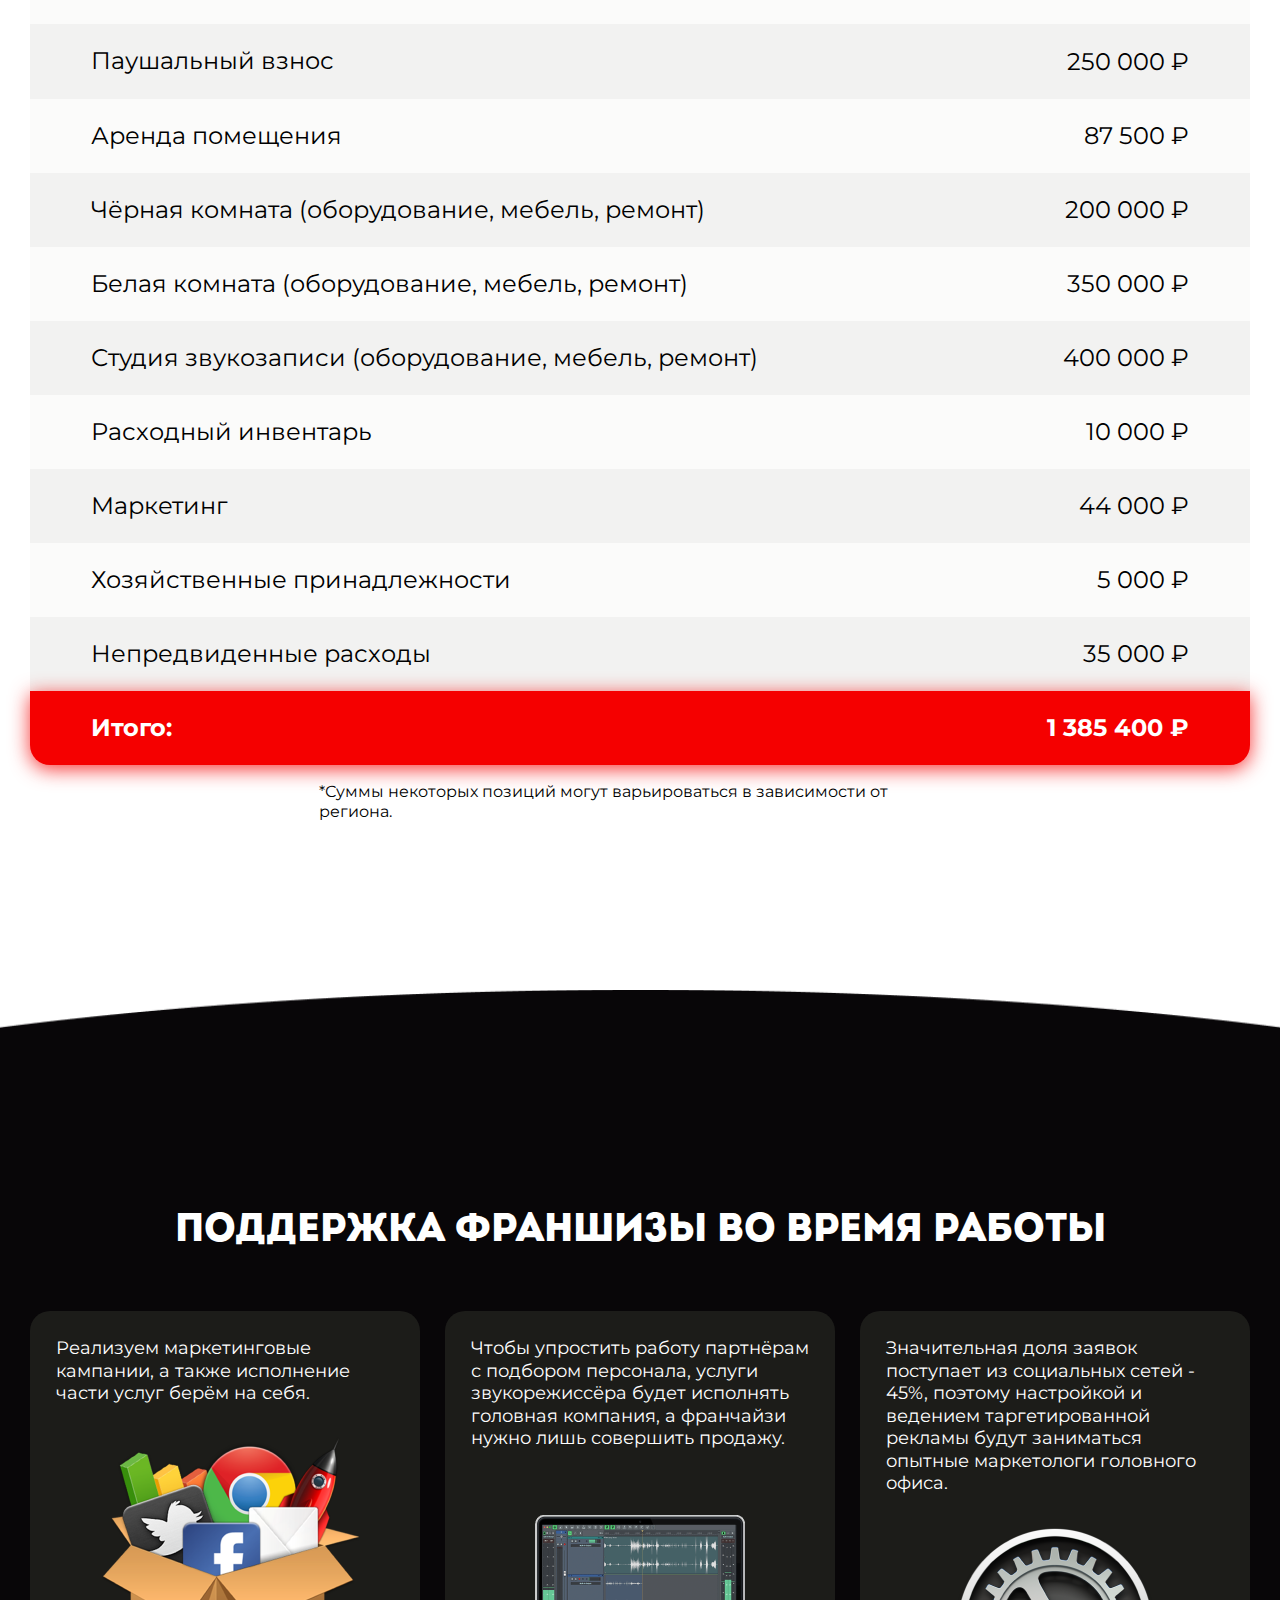
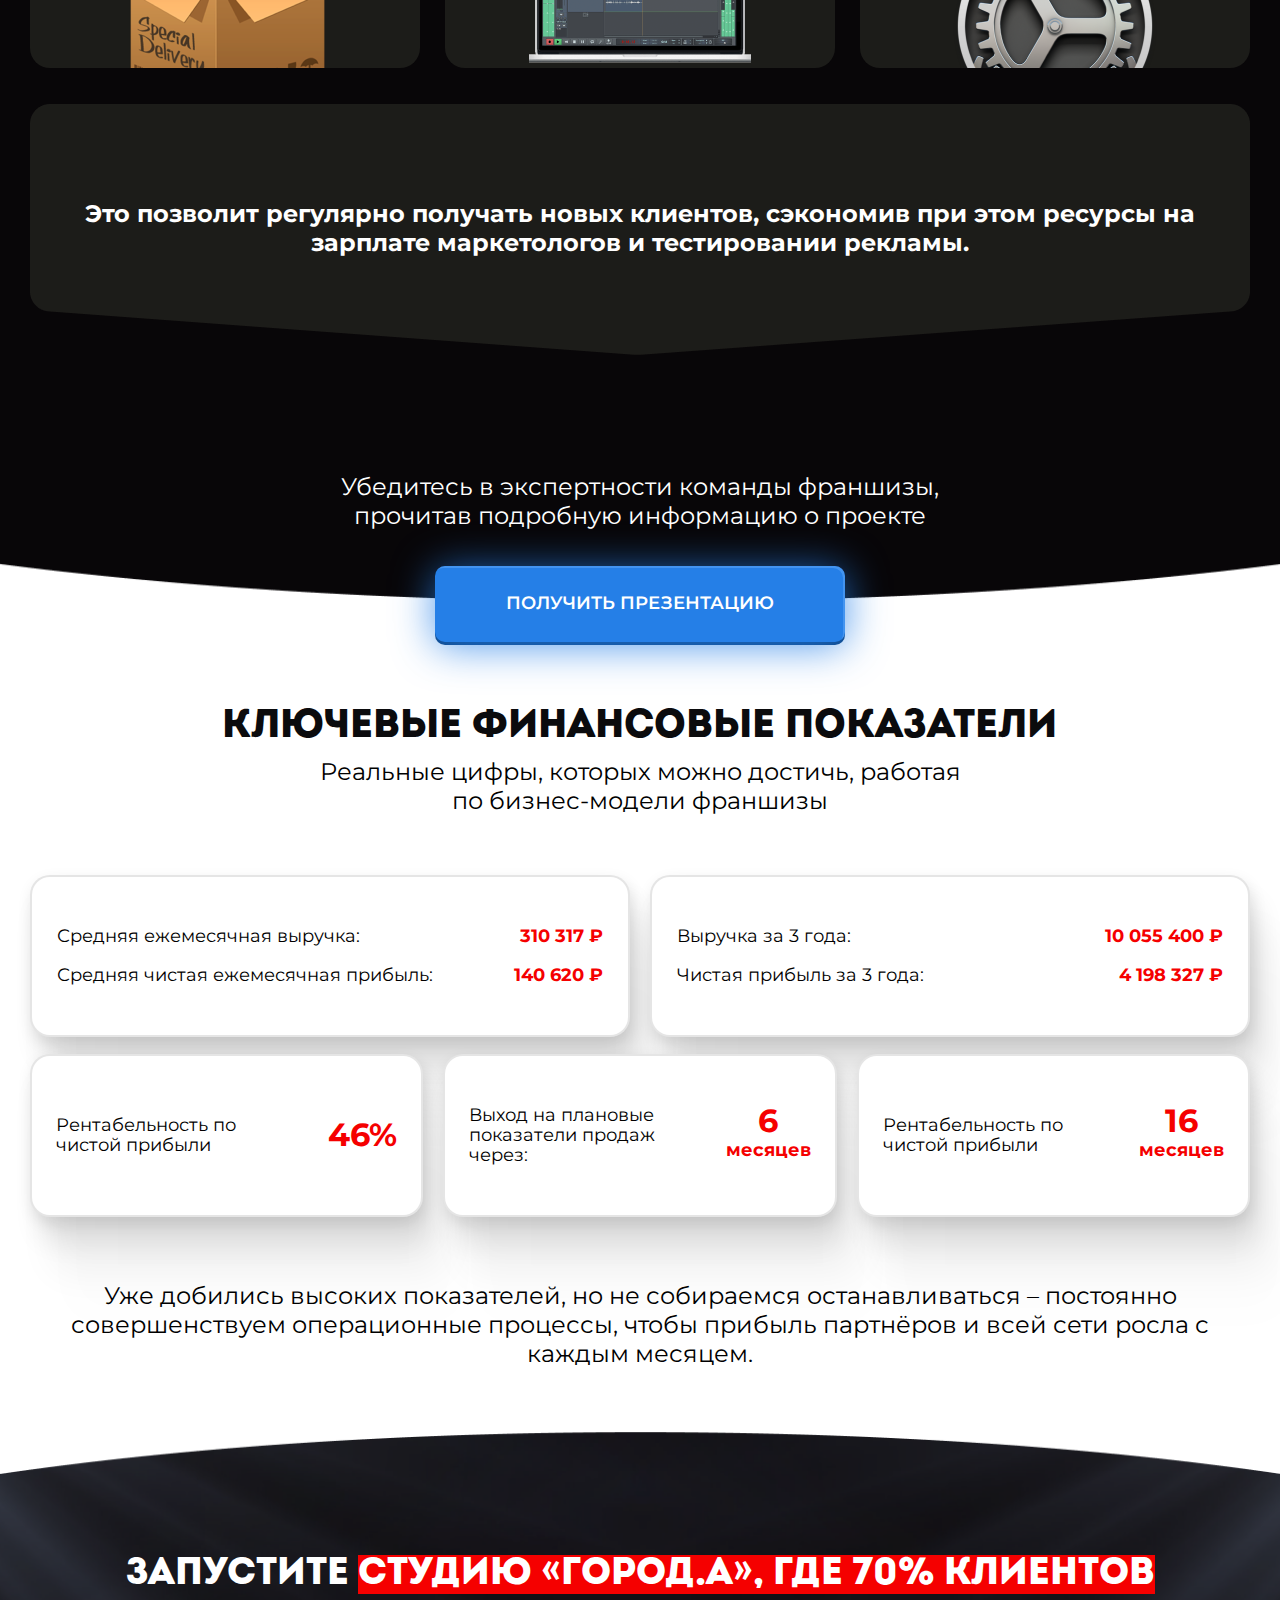
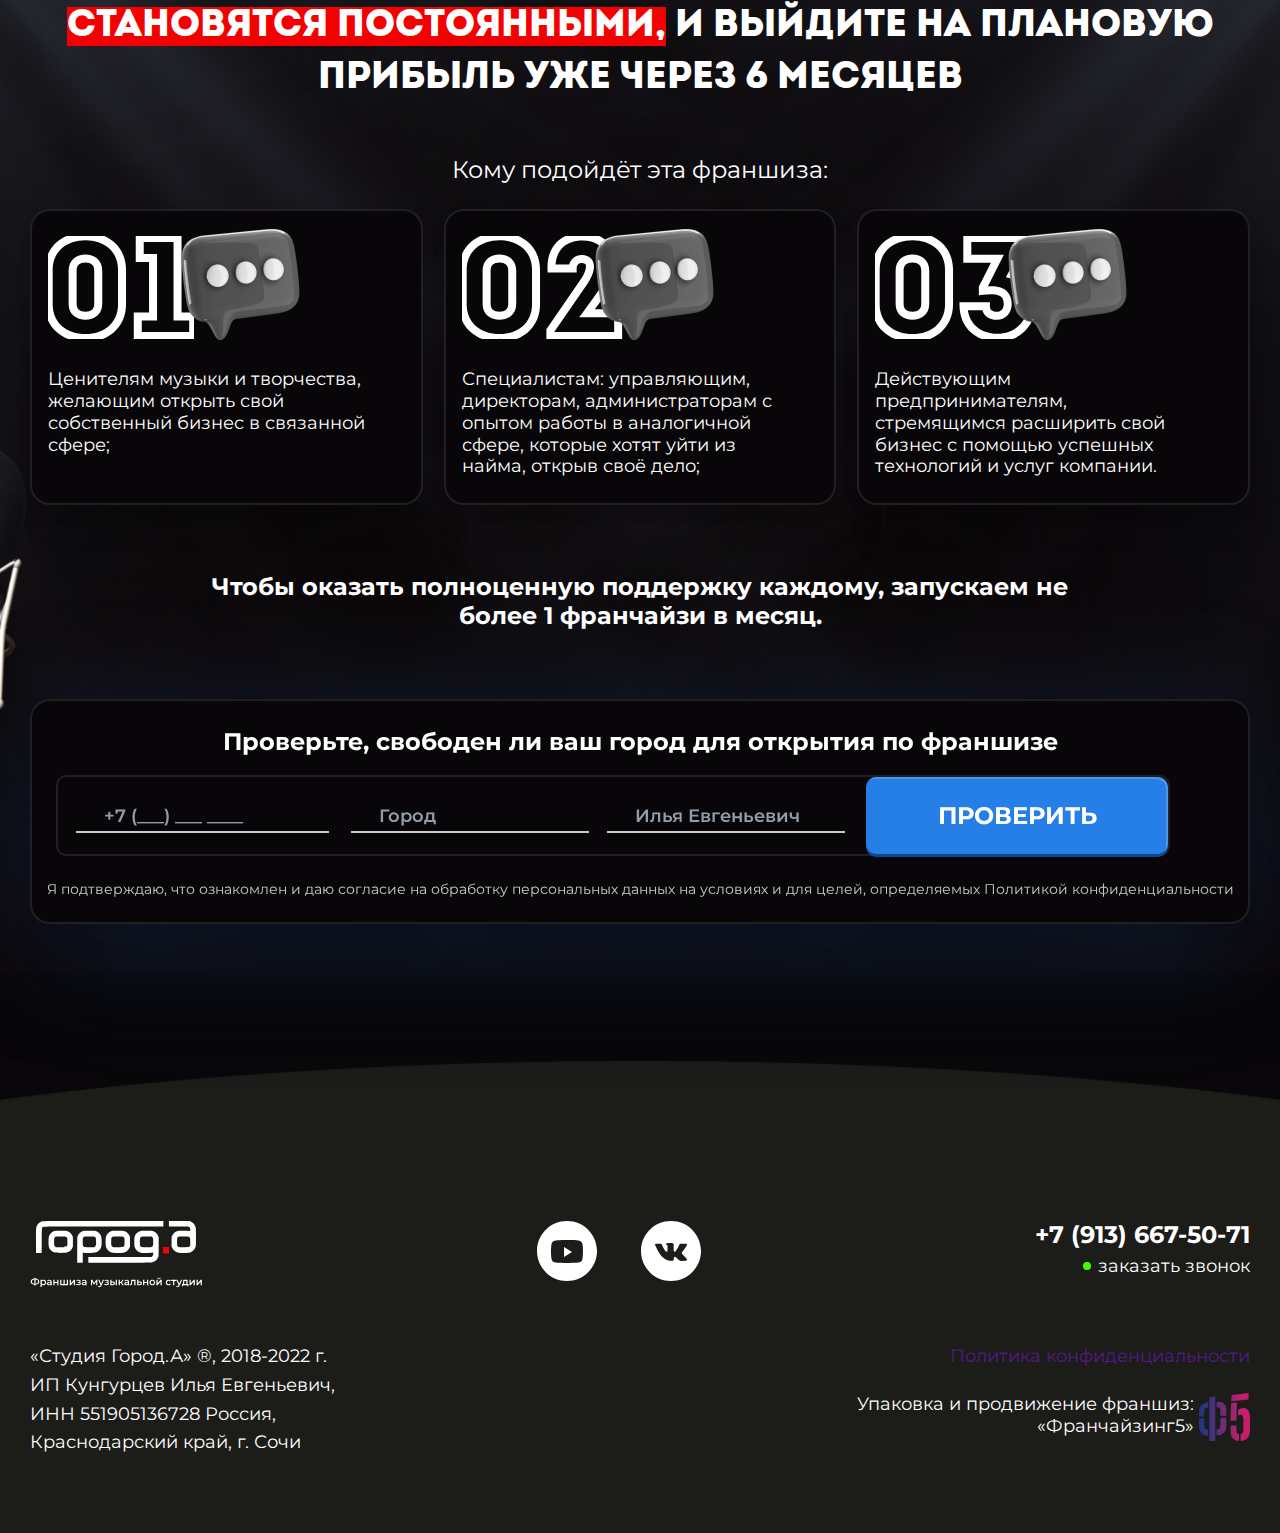
==== commit b6b22325: "end" ====
--- a/index.html
+++ b/index.html
@@ -11,8 +11,11 @@
       rel="stylesheet"
     />
     <link rel="stylesheet" href="./css/reset.css" />
+
+    <link rel="stylesheet" href="./css/animate.css" />
+    <link rel="stylesheet" href="./css/slick.css" />
     <link rel="stylesheet" href="./css/style.css" />
-    <link rel="stylesheet" href="./css/animate.css" />
+    <link rel="stylesheet" href="./css/formStyle.css" />
     <title>Город-А</title>
   </head>
   <body id="main-body">
@@ -126,53 +129,960 @@
         </main>
         <section class="essence">
           <div class="container">
-            <h2 class="title essence__title">Краткая суть бизнеса</h2>
-            <p class="essence__descr">
-              Студия «Город.А» — это пространство для создания музыки,
-              включающее в себя полный спектр услуг: обучение музыке, сдача
-              комнат в аренду, создание треков под ключ.
+            <h2 class="title essence__title wow fadeInUp">
+              Краткая суть бизнеса
+            </h2>
+            <p class="essence__descr wow fadeInUp">
+              Студия &laquo;Город.А&raquo;&nbsp;&mdash; это пространство для
+              создания музыки, включающее в&nbsp;себя полный спектр услуг:
+              обучение музыке, сдача комнат в&nbsp;аренду, создание треков под
+              ключ.
             </p>
-            <h4 class="essence__subtitle">
+            <h4 class="essence__subtitle wow fadeInUp">
               Работа состоит <span>из 5 этапов:</span>
             </h4>
-            <div class="essence__list">
-               <div class="essence__item" id="div1">
-                  <div class="essence__item-number">01</div>
-                  <img src="./img/essence/01.png" alt="img" id="first">
-                  <p class="essence__item-descr">Получение заявок 
-                     с таргетированной рекламы от головной компании</p>
-               </div>
-               <div class="essence__item" id="div2">
-                  <div class="essence__item-number" >02</div>
-                  <img src="./img/essence/02.png" id="second" alt="img">
-                  <p class="essence__item-descr">Консультация, выявление потребностей клиента</p>
-               </div>
-               <div class="essence__item" id="div3">
-                  <div class="essence__item-number" >03</div>
-                  <img src="./img/essence/03.png" id="third" alt="img">
-                  <p class="essence__item-descr">Презентация услуги, продажа</p>
-               </div>
-               <div class="essence__item" id="div4">
-                  <div class="essence__item-number" >04</div>
-                  <img src="./img/essence/04.png" id="fourth" alt="img">
-                  <p class="essence__item-descr">Оказание услуги</p>
-               </div>
-               <div class="essence__item" id="div5">
-                  <div class="essence__item-number" >05</div>
-                  <img src="./img/essence/05.png" id="fifth" alt="img">
-                  <p class="essence__item-descr fifth">Сбор обратной связи для совершенствования сервиса</p>
-               </div>
+            <div class="essence__list wow fadeInLeft">
+              <div class="essence__item" id="div1">
+                <div class="essence__item-number">01</div>
+                <img src="./img/essence/01.png" alt="img" id="first" />
+                <p class="essence__item-descr">
+                  Получение заявок с&nbsp;таргетированной рекламы
+                  от&nbsp;головной компании
+                </p>
+              </div>
+              <div class="essence__item" id="div2">
+                <div class="essence__item-number">02</div>
+                <img src="./img/essence/02.png" id="second" alt="img" />
+                <p class="essence__item-descr">
+                  Консультация, выявление потребностей клиента
+                </p>
+              </div>
+              <div class="essence__item" id="div3">
+                <div class="essence__item-number">03</div>
+                <img src="./img/essence/03.png" id="third" alt="img" />
+                <p class="essence__item-descr">Презентация услуги, продажа</p>
+              </div>
+              <div class="essence__item" id="div4">
+                <div class="essence__item-number">04</div>
+                <img src="./img/essence/04.png" id="fourth" alt="img" />
+                <p class="essence__item-descr">Оказание услуги</p>
+              </div>
+              <div class="essence__item" id="div5">
+                <div class="essence__item-number">05</div>
+                <img src="./img/essence/05.png" id="fifth" alt="img" />
+                <p class="essence__item-descr fifth">
+                  Сбор обратной связи для совершенствования сервиса
+                </p>
+              </div>
+            </div>
+          </div>
+        </section>
+        <section class="rooms">
+          <div class="container">
+            <h4 class="essence__subtitle rooms__subtitle wow fadeInUp">
+              Студия делится <span>на 6 комнат</span>
+            </h4>
+            <div class="slider__container multiple-items">
+              <div class="card">
+                <img src="./img/rooms/01.jpg" alt="room" />
+                <div class="room__name">Красная</div>
+              </div>
+              <div class="card">
+                <img src="./img/rooms/02.jpg" alt="room" />
+                <div class="room__name">Серая</div>
+              </div>
+              <div class="card">
+                <img src="./img/rooms/03.jpg" alt="room" />
+                <div class="room__name">Белая</div>
+              </div>
+              <div class="card">
+                <img src="./img/rooms/01.jpg" alt="room" />
+                <div class="room__name">Бежевая</div>
+              </div>
+              <div class="card">
+                <img src="./img/rooms/02.jpg" alt="room" />
+                <div class="room__name">Чёрная</div>
+              </div>
+              <div class="card">
+                <img src="./img/rooms/03.jpg" alt="room" />
+                <div class="room__name">Звукозапись</div>
+              </div>
+            </div>
+            <p class="rooms__descr">
+              Студия делится на&nbsp;6&nbsp;комнат: красная, серая,
+              белая&nbsp;&mdash; оборудованы всем инструментарием для репетиций
+              групп, бежевая&nbsp;&mdash; для обучения вокалу,
+              чёрная&nbsp;&mdash; для обучения игре на&nbsp;барабанах, комната
+              звукозаписи
+            </p>
+          </div>
+        </section>
+        <section class="history">
+          <div class="container">
+            <div class="history__content">
+              <div class="owner__block">
+                <img src="./img/history/owner.jpg" alt="owner" />
+                <div class="owner__name">
+                  Кунгурцев Илья Евгеньевич <span>Основатель компании</span>
+                </div>
+              </div>
+              <div class="history__descr">
+                <div class="history__title">
+                  Как появилась студия: <span>история основателя</span>
+                </div>
+                <p class="history__text">
+                  Всё начиналось в 2008 году в городе Омск. Я выступал с
+                  творческой группой, которой нужно было место для репетиций. Во
+                  время гастролей мы с коллективом записывали песни в разных
+                  студиях, от которых я перенял опыт и понял, как должен
+                  выглядеть комплекс музыкальной студии, чтобы все вопросы
+                  решались в одном месте. В 2018 году мы с женой переехал в
+                  Сочи, там и появилась идея основать свой бизнес.
+                </p>
+                <p class="history__second-text">
+                  Также я являюсь лидером вокально-каверной группы Funky Mix.
+                </p>
+                <div class="history__join">
+                  <button class="btn history__btn">присоединиться</button>
+                  <p class="join__descr">
+                    Присоединяйтесь к команде, чтобы перенять весь опыт компании
+                    в организации музыкального бизнеса
+                  </p>
+                </div>
+              </div>
+            </div>
+          </div>
+        </section>
+        <section class="trend">
+          <div class="container">
+           <div class="trend__body">
+            <h2 class="title trend__title">Тенденции рынка</h2>
+            <p class="trend__descr">
+              Согласно проведённым исследованиям информационного канала
+              &laquo;Яндекс Wordstat&raquo; за&nbsp;2020-2022&nbsp;годы, спрос
+              на&nbsp;студии звукозаписи остаётся на&nbsp;стабильно высоком
+              уровне и&nbsp;сохраняет положительную динамику. По запросу
+              &laquo;студия звукозаписи&raquo; количество запросов колеблется в
+              диапазоне от&nbsp;40&nbsp;000 до&nbsp;50&nbsp;000&nbsp;в месяц.
+            </p>
+            <div class="trend__list">
+              <div class="trend__item">
+                <p class="trend__item-descr">
+                  По&nbsp;данным PwC, рынок живой музыки, несмотря
+                  на&nbsp;стремительное развитие музыкального стриминга,
+                  остаётся ключевым источником выручки российской музыкальной
+                  индустрии. Так, в&nbsp;2018 году объём сегмента составил 515
+                  млн долл., или&nbsp;86% от&nbsp;всех доходов музыкального
+                  рынка.
+                </p>
+                <img src="./img/trend/01.png" alt="trend" class="first-photo" />
+              </div>
+              <div class="trend__item">
+                <p class="trend__item-descr">
+                  Для сравнения: на&nbsp;глобальном музыкальном рынке объём
+                  сегмента живой музыки лишь ненамного превышает объём сегмента
+                  музыкальных записей с&nbsp;долей в&nbsp;50,3% выручки.
+                </p>
+                <img
+                  src="./img/trend/02.png"
+                  alt="trend"
+                  class="second-photo"
+                />
+              </div>
+              <div class="trend__item">
+                <p class="trend__item-descr">
+                  Согласно прогнозам, объём сегмента музыкальной индустрии
+                  превысит значение 2014 года уже в&nbsp;2023&nbsp;году,
+                  достигнув 598 млн долларов.
+                </p>
+                <img src="./img/trend/03.png" alt="trend" class="third__photo"/>
+              </div>
+            </div>
+            <div class="trend__info">
+              <img
+                src="./img/trend/back__block.png"
+                alt="back"
+                class="info__back"
+              />
+              <div class="info__descr">
+                Все данные указывают на&nbsp;положительные тенденции
+                в&nbsp;области живой музыки, а&nbsp;повышающийся спрос
+                на&nbsp;отечественных исполнителей из-за санкций становится
+                драйвером роста для репетиционных и звукозаписывающих студий.
+              </div>
+            </div>
+           </div>
+          </div>
+        </section>
+        <section class="services">
+          <div class="services__body">
+            <div class="container">
+              <div class="services__title title">
+                Направления услуг компании
+              </div>
+              <p class="secvices__descr">
+                Отличительной особенностью является&nbsp;то, что в&nbsp;студии
+                есть весь комплекс оборудования: для обучения, создания музыки,
+                самостоятельных занятий на&nbsp;инструментах.
+              </p>
+              <div class="services__list">
+                <div class="services__item">
+                  <div class="services__photo">
+                    <img
+                      src="./img/services/01.png"
+                      alt="services"
+                      class="sevices__img"
+                    />
+                  </div>
+                  <div class="services__descr">
+                    <h4 class="services__descr-title">Услуги звукозаписи</h4>
+                    <p class="services__descr-text">
+                      Голос&nbsp;&mdash; уникальный инструмент, способный
+                      передавать чувства и&nbsp;эмоции. Поэтому студия уделяет
+                      записи голоса особое внимание, чтобы передать
+                      индивидуальные особенности исполнителя. Каждая вокальная
+                      партия должна соответствовать требованиям стилистики,
+                      техники исполнения. Студийная запись голоса включает
+                      в&nbsp;себя первичную запись, ритмическую
+                      и&nbsp;интонационную корректировку, пространственную
+                      и&nbsp;частотную обработку, сведение.
+                      <span
+                        >Также клиентам предлагается создание песен &laquo;под
+                        ключ&raquo;, включающее в&nbsp;себя: написание текста,
+                        создание аранжировки, запись, сведение, мастеринг.
+                        Итогом работы становится готовый трек.</span
+                      >
+                    </p>
+                  </div>
+                </div>
+                <div class="services__item">
+                  <div class="services__photo">
+                    <img
+                      src="./img/services/02.png"
+                      alt="services"
+                      class="sevices__img"
+                    />
+                  </div>
+                  <div class="services__descr">
+                    <h4 class="services__descr-title">
+                      Аренда музыкальных кабинетов
+                    </h4>
+                    <p class="services__descr-text">
+                      Условия идеально подходят для преподавателей, которые
+                      хотят работать самостоятельно, на&nbsp;себя, репетиторий
+                      позволяет профессиональным исполнителям&nbsp;&mdash;
+                      сольным или группам&nbsp;&mdash; играть в&nbsp;комфортных
+                      условиях на специализированной площадке.
+                    </p>
+                  </div>
+                </div>
+                <div class="services__item">
+                  <div class="services__photo">
+                    <img
+                      src="./img/services/03.png"
+                      alt="services"
+                      class="sevices__img last"
+                    />
+                  </div>
+                  <div class="services__descr">
+                    <h4 class="services__descr-title">
+                      Обучение игре на&nbsp;барабанах
+                    </h4>
+                    <p class="services__descr-text third">
+                      Сначала ученики занимаются в&nbsp;студии только с
+                      преподавателем, а&nbsp;далее арендуют инструменты для
+                      самостоятельной отработки навыков.
+                    </p>
+                  </div>
+                </div>
+                <div class="services__item">
+                  <div class="services__photo">
+                    <img
+                      src="./img/services/04.png"
+                      alt="services"
+                      class="sevices__img last"
+                    />
+                  </div>
+                  <div class="services__descr">
+                    <h4 class="services__descr-title">
+                      Аренда музыкальных инструментов
+                    </h4>
+                    <p class="services__descr-text fourth">
+                      Услугой часто пользуются музыканты вместе с&nbsp;арендой
+                      кабинетов, а&nbsp;также преподаватели, которые проводят
+                      занятия в&nbsp;залах студии. В&nbsp;летний период
+                      появляется высокий спрос на&nbsp;аренду оборудования для
+                      проведения мероприятий.
+                    </p>
+                  </div>
+                </div>
+              </div>
+              <div class="services__group">
+                <div class="services__elem">
+                  <div class="services__photo">
+                    <img
+                      src="img/services/001.png"
+                      alt="services"
+                      class="services__elem-img"
+                    />
+                  </div>
+                  <p class="services__elem-descr">
+                    Студия работает круглосуточно по&nbsp;предварительной
+                    записи.
+                  </p>
+                </div>
+                <div class="services__elem">
+                  <div class="services__photo">
+                    <img
+                      src="img/services/002.png"
+                      alt="services"
+                      class="services__elem-img"
+                    />
+                  </div>
+                  <p class="services__elem-descr">
+                    В&nbsp;каждой комнате студии есть селфи-лампа, благодаря
+                    чему клиенты сами создают контент и&nbsp;нативно рекламируют
+                    студию в социальных сетях.
+                  </p>
+                </div>
+                <div class="services__elem last">
+                  <div class="services__photo">
+                    <img
+                      src="img/services/003.png"
+                      alt="services"
+                      class="services__elem-img"
+                    />
+                  </div>
+                  <p class="services__elem-descr">
+                    Также администратор делает фото и&nbsp;видео во&nbsp;время
+                    работы, после чего материал передаётся гостям
+                    и&nbsp;публикуется в социальных сетях студии. Такой подход
+                    позволяет получать органический контент, что повышает
+                    доверие аудитории.
+                  </p>
+                </div>
+              </div>
+              <div class="services__button">
+                <div class="button__descr">
+                  Получите информацию в&nbsp;цифрах по&nbsp;каждой услуге студии
+                </div>
+                <button class="btn services__btn">
+                  Скачать финансовую модель
+                </button>
+              </div>
+            </div>
+          </div>
+        </section>
+        <section class="feedback">
+          <div class="container">
+            <h2 class="feedback__title title">
+              Слова клиентов о работе с компанией
+            </h2>
+            <p class="feedback__descr">
+              Правильно подобранное оборудование и компетентный персонал
+              позволяют получать 95% положительных отзывов в открытых
+              источниках.
+            </p>
+            <div class="feedback__list">
+              <div class="feedback__item">
+                <div class="first__item">
+                  <div class="first__item-photo">
+                    <img
+                      src="./img/feedback/01.png"
+                      alt="feedback"
+                      class="first__item-img"
+                    />
+                  </div>
+                  <div class="first__item-desc">
+                    <div class="first__item-title">Ksenia Vuori</div>
+                    <p class="first__item-text">
+                      Обожаю приходить сюда играть! Вежливые администраторы,
+                      приветливые. Если что-то нужно помочь подключить,
+                      передвинуть, настроить без лишних вопросов всё делают.
+                      Препод по барабанам Денис простым доступным языком может
+                      объяснить даже сложные моменты, покажет интересные фишки,
+                      чтобы игра была более полной. 😎 Всегда чисто, уютно,
+                      никто не мешает. В общем, рекомендую! Классное место 🤩
+                    </p>
+                  </div>
+                </div>
+                <div class="first__item">
+                  <div class="first__item-photo">
+                    <img
+                      src="./img/feedback/02.png"
+                      alt="feedback"
+                      class="first__item-img"
+                    />
+                  </div>
+                  <div class="first__item-desc">
+                    <div class="first__item-title">Юлия Леонтьева</div>
+                    <p class="first__item-text">
+                      Отличная студия, записывала вокал, понравился интерьер,
+                      хорошая звукоизоляция. Спасибо за помощь. Рекомендую!
+                    </p>
+                  </div>
+                </div>
+              </div>
+              <div class="feedback__item">
+                <div class="first__item">
+                  <div class="first__item-photo">
+                    <img
+                      src="./img/feedback/03.png"
+                      alt="feedback"
+                      class="first__item-img"
+                    />
+                  </div>
+                  <div class="first__item-desc">
+                    <div class="first__item-title">Костя Шапошников</div>
+                    <p class="first__item-text">
+                      Очень комфортное место, как для репетиционных мероприятий,
+                      так и для записи инструментов, вокала, коллектива целиком.
+                      Имеет несколько отдельных помещений под разные задачи.
+                      Всегда удается забронировать время без особого
+                      планирования заранее. Имеет просторную автомобильную
+                      парковку, что совсем немаловажно в Сочи, удобное
+                      территориальное расположение в дорожных развязках. Браво!
+                      Вижу только плюсы. Успехов и процветания! Активно
+                      пользуюсь сам, советую коллегам.
+                    </p>
+                  </div>
+                </div>
+                <div class="first__item">
+                  <div class="first__item-photo">
+                    <img
+                      src="./img/feedback/04.png"
+                      alt="feedback"
+                      class="first__item-img"
+                    />
+                  </div>
+                  <div class="first__item-desc">
+                    <div class="first__item-title">Егор Мищенко</div>
+                    <p class="first__item-text">
+                      Отличная Студия! Часто репетирую и записываюсь.
+                      Аппаратура, условия и.т.д на высоком уровне! Ребята
+                      профессионалы!
+                    </p>
+                  </div>
+                </div>
+              </div>
+              <div class="feedback__item">
+                <div class="first__item">
+                  <div class="first__item-photo">
+                    <img
+                      src="./img/feedback/05.png"
+                      alt="feedback"
+                      class="first__item-img"
+                    />
+                  </div>
+                  <div class="first__item-desc">
+                    <div class="first__item-title">Кристинка Фомина</div>
+                    <p class="first__item-text">
+                      Очень благодарна ребятам студии! Сегодня закончили работу
+                      с моей песней,честно сказать я просто кайфанула от работы
+                      с этими ребятами ,начиная от приёма и знакомства до
+                      конечного результата все на 100 баллов ,было очень много
+                      нюансов в работе ,но каждый момент обсуждался и
+                      принималось оптимальное решение. Спасибо за
+                      профессионализм и качество,ребят! Однозначно вернусь к вам
+                      ещё не раз!
+                    </p>
+                  </div>
+                </div>
+                <div class="first__item">
+                  <div class="first__item-photo">
+                    <img
+                      src="./img/feedback/06.png"
+                      alt="feedback"
+                      class="first__item-img"
+                    />
+                  </div>
+                  <div class="first__item-desc">
+                    <div class="first__item-title">Стас Филатов</div>
+                    <p class="first__item-text">
+                      Тут я научился играть на барабанах, а это было мечтой
+                      моего детства, так что спасибо за реализацию моей мечты а
+                      отдельно преподавателю Денису👋✌🤟 Удачи Вам)
+                    </p>
+                  </div>
+                </div>
+              </div>
+            </div>
+            <div class="feedback__block">
+              <p class="feedback__block-text">
+                Команда франшизы регулярно изучает отзывы,
+                <span>после чего</span> совершенствует сервис
+                <span>на основе запросов, поэтому</span> 70% клиентов становятся
+                постоянными.
+              </p>
+            </div>
+          </div>
+        </section>
+        <section class="support">
+          <div class="container">
+            <div class="support__body">
+              <h2 class="support__title title">Поддержка на этапе запуска</h2>
+              <p class="support__descr">
+                Франчайзинговый пакет включает в себя 3 этапа поддержки:
+              </p>
+              <div class="support__list">
+                <div class="support__item">
+                  <div class="support__item-photo">
+                    <img
+                      src="./img/support/01.png"
+                      alt="support"
+                      class="support__ite-img first"
+                    />
+                  </div>
+                  <div class="support__content">
+                    <h4 class="support__item-title">№1 Вводное обучение</h4>
+                    <p class="support__item-descr">
+                      2-дневное очное обучение на базе головного офиса в г. Сочи
+                      по ключевым ценностям компании, организации работы
+                      бизнеса, воронке продаж, ведению управленческого учёта,
+                      контролю работы сотрудников.
+                    </p>
+                  </div>
+                </div>
+                <div class="support__item">
+                  <div class="support__item-photo">
+                    <img
+                      src="./img/support/02.png"
+                      alt="support"
+                      class="support__ite-img second"
+                    />
+                  </div>
+                  <div class="support__content">
+                    <h4 class="support__item-title">№2 Передача технологий</h4>
+                    <p class="support__item-descr">
+                      Чтобы бизнес мог удовлетворять потребности большинства
+                      клиентов с первого месяца, важно правильно подобрать
+                      локацию, поставщиков оборудования, компетентных
+                      сотрудников и многое другое. Чтобы все эти этапы проходили
+                      без издержек, головная компания передаёт успешные
+                      технологии открытия в виде регламентов и инструкций.
+                    </p>
+                  </div>
+                </div>
+                <div class="support__item">
+                  <div class="support__item-photo">
+                    <img
+                      src="./img/support/03.png"
+                      alt="support"
+                      class="support__ite-img third"
+                    />
+                  </div>
+                  <div class="support__content">
+                    <h4 class="support__item-title">
+                      №3 Помощь с открытием в нескольких пунктах:
+                    </h4>
+                    <p class="support__item-descr">
+                      <span
+                        >- Передача доступа к рабочему чату для оперативного
+                        решения возникающих вопросов с собственником
+                        компании</span
+                      >
+                      <span>- Первичный подбор сотрудников</span>
+                      <span
+                        >- Онлайн-обучение сотрудников в течение 3-х дней</span
+                      >
+                      <span>- Наполнение аккаунтов в социальных сетях</span>
+                      <span
+                        >- Предоставление 50 заявок с помощью таргетированной
+                        рекламы</span
+                      >
+                    </p>
+                  </div>
+                </div>
+              </div>
+              <div class="support__button">
+                <div class="support__button-descr">
+                  Узнайте больше о поддержке франшизы на этапе запуска, получите
+                  презентацию
+                </div>
+                <button class="btn support__btn">Узнать</button>
+              </div>
+            </div>
+          </div>
+        </section>
+        <section class="investment">
+          <div class="container">
+            <div class="investment__body">
+              <h2 class="investment__title title">Честно об инвестициях</h2>
+              <p class="investment__descr">
+                Уже изучили все нюансы открытия студии на практике и составили
+                план вложений:
+              </p>
+              <div class="investment__list">
+                <div class="investment__item odd">
+                  <div class="investment__point">Регистрация ИП</div>
+                  <div class="investment__price">3 900 ₽</div>
+                </div>
+                <div class="investment__item even">
+                  <div class="investment__point">Паушальный взнос</div>
+                  <div class="investment__price">250 000 ₽</div>
+                </div>
+                <div class="investment__item odd">
+                  <div class="investment__point">Аренда помещения</div>
+                  <div class="investment__price">87 500 ₽</div>
+                </div>
+                <div class="investment__item even">
+                  <div class="investment__point">
+                    Чёрная комната (оборудование, мебель, ремонт)
+                  </div>
+                  <div class="investment__price">200 000 ₽</div>
+                </div>
+                <div class="investment__item odd">
+                  <div class="investment__point">
+                    Белая комната (оборудование, мебель, ремонт)
+                  </div>
+                  <div class="investment__price">350 000 ₽</div>
+                </div>
+                <div class="investment__item even">
+                  <div class="investment__point">
+                    Студия звукозаписи (оборудование, мебель, ремонт)
+                  </div>
+                  <div class="investment__price">400 000 ₽</div>
+                </div>
+                <div class="investment__item odd">
+                  <div class="investment__point">Расходный инвентарь</div>
+                  <div class="investment__price">10 000 ₽</div>
+                </div>
+                <div class="investment__item even">
+                  <div class="investment__point">Маркетинг</div>
+                  <div class="investment__price">44 000 ₽</div>
+                </div>
+                <div class="investment__item odd">
+                  <div class="investment__point">
+                    Хозяйственные принадлежности
+                  </div>
+                  <div class="investment__price">5 000 ₽</div>
+                </div>
+                <div class="investment__item even">
+                  <div class="investment__point">Непредвиденные расходы</div>
+                  <div class="investment__price">35 000 ₽</div>
+                </div>
+                <div class="investment__item special">
+                  <div class="investment__point">Итого:</div>
+                  <div class="investment__price">1 385 400 ₽</div>
+                </div>
+              </div>
+              <div class="investment__info">
+                *Суммы некоторых позиций могут варьироваться в зависимости от
+                региона.
+              </div>
+            </div>
+          </div>
+        </section>
+        <section class="assistance">
+          <div class="container">
+            <div class="assistance__body">
+              <h2 class="assistance__title title">
+                Поддержка франшизы во время работы
+              </h2>
+              <div class="assistance__list">
+                <div class="assistance__item">
+                  <p class="assistance__item-descr">
+                    Реализуем маркетинговые кампании, а также исполнение части
+                    услуг берём на себя.
+                  </p>
+                  <div class="assistance__item-photo">
+                    <img
+                      src="./img/assistance/01.png"
+                      alt="assistance"
+                      class="first__img"
+                    />
+                  </div>
+                </div>
+                <div class="assistance__item">
+                  <p class="assistance__item-descr">
+                    Чтобы упростить работу партнёрам с подбором персонала,
+                    услуги звукорежиссёра будет исполнять головная компания, а
+                    франчайзи нужно лишь совершить продажу.
+                  </p>
+                  <div class="assistance__item-photo">
+                    <img
+                      src="./img/assistance/02.png"
+                      alt="assistance"
+                      class="second__img"
+                    />
+                  </div>
+                </div>
+                <div class="assistance__item">
+                  <p class="assistance__item-descr">
+                    Значительная доля заявок поступает из социальных сетей -
+                    45%, поэтому настройкой и ведением таргетированной рекламы
+                    будут заниматься опытные маркетологи головного офиса.
+                  </p>
+                  <div class="assistance__item-photo">
+                    <img
+                      src="./img/assistance/03.png"
+                      alt="assistance"
+                      class="third__img"
+                    />
+                  </div>
+                </div>
+              </div>
+              <div class="assistance__block">
+                <img src="./img/assistance/block.png" alt="block" />
+                <p class="assistance__block-descr">
+                  Это позволит регулярно получать новых клиентов, сэкономив при
+                  этом ресурсы на зарплате маркетологов и тестировании рекламы.
+                </p>
+              </div>
+              <div class="assistance__button">
+                <div class="assistance__button-descr">
+                  Убедитесь в экспертности команды франшизы, прочитав подробную
+                  информацию о проекте
+                </div>
+                <button class="btn assistance__btn">
+                  Получить презентацию
+                </button>
+              </div>
+            </div>
+          </div>
+        </section>
+        <section class="indicators">
+          <div class="container">
+            <div class="indicators__body">
+              <h2 class="indicators__title title">
+                Ключевые финансовые показатели
+              </h2>
+              <p class="indicators__descr">
+                Реальные цифры, которых можно достичь, работая по бизнес-модели
+                франшизы
+              </p>
+              <div class="indicators__list">
+                <div class="indicators__item">
+                  <div class="indicators__elem">
+                    <div class="indicators__elem-text">
+                      Средняя ежемесячная выручка:
+                    </div>
+                    <div class="indicators__elem-amount">310 317 ₽</div>
+                  </div>
+                  <div class="indicators__elem">
+                    <div class="indicators__elem-text">
+                      Средняя чистая ежемесячная прибыль:
+                    </div>
+                    <div class="indicators__elem-amount">140 620 ₽</div>
+                  </div>
+                </div>
+                <div class="indicators__item">
+                  <div class="indicators__elem">
+                    <div class="indicators__elem-text">Выручка за 3 года:</div>
+                    <div class="indicators__elem-amount">10 055 400 ₽</div>
+                  </div>
+                  <div class="indicators__elem">
+                    <div class="indicators__elem-text">
+                      Чистая прибыль за 3 года:
+                    </div>
+                    <div class="indicators__elem-amount">4 198 327 ₽</div>
+                  </div>
+                </div>
+              </div>
+              <div class="indicator__second-list">
+                <div class="indicator__second-item">
+                  <p class="indicator__second-descr">
+                    Рентабельность по чистой прибыли
+                  </p>
+                  <div class="indicator__second-amount">46%</div>
+                </div>
+                <div class="indicator__second-item">
+                  <p class="indicator__second-descr">
+                    Выход на плановые показатели продаж через:
+                  </p>
+                  <div class="indicator__second-amount">
+                    <p class="number">6</p>
+                    <p class="month">месяцев</p>
+                  </div>
+                </div>
+                <div class="indicator__second-item">
+                  <p class="indicator__second-descr">
+                    Рентабельность по чистой прибыли
+                  </p>
+                  <div class="indicator__second-amount">
+                    <p class="number">16</p>
+                    <p class="month">месяцев</p>
+                  </div>
+                </div>
+              </div>
+              <div class="indicator__subdescr">
+                Уже добились высоких показателей, но не собираемся
+                останавливаться – постоянно совершенствуем операционные
+                процессы, чтобы прибыль партнёров и всей сети росла с каждым
+                месяцем.
+              </div>
+            </div>
+          </div>
+        </section>
+        <section class="studio">
+          <div class="container">
+            <div class="studio__body">
+              <h2 class="studio__title main__title">
+                Запустите
+                <span>студию &laquo;Город.А&raquo;, </span
+                ><span>где&nbsp;70% клиентов </span><span>становятся </span
+                ><span>постоянными,</span>
+                и&nbsp;выйдите на&nbsp;плановую прибыль уже через 6&nbsp;месяцев
+              </h2>
+              <p class="studio__descr">Кому подойдёт эта франшиза:</p>
+              <div class="studio__list">
+                <div class="studio__item">
+                  <div class="studio__item-photo">
+                    <img
+                      src="./img/studio/01.svg"
+                      alt="number"
+                      class="studio__item-number"
+                    />
+                    <img
+                      src="./img/studio/message.png"
+                      alt="message"
+                      class="studio__item-message"
+                    />
+                  </div>
+                  <p class="studio__item-descr">
+                    Ценителям музыки и творчества, желающим открыть свой
+                    собственный бизнес в связанной сфере;
+                  </p>
+                </div>
+                <div class="studio__item">
+                  <div class="studio__item-photo">
+                    <img
+                      src="./img/studio/02.svg"
+                      alt="number"
+                      class="studio__item-number"
+                    />
+                    <img
+                      src="./img/studio/message.png"
+                      alt="message"
+                      class="studio__item-message"
+                    />
+                  </div>
+                  <p class="studio__item-descr">
+                    Специалистам: управляющим, директорам, администраторам с
+                    опытом работы в аналогичной сфере, которые хотят уйти из
+                    найма, открыв своё дело;
+                  </p>
+                </div>
+                <div class="studio__item">
+                  <div class="studio__item-photo">
+                    <img
+                      src="./img/studio/03.svg"
+                      alt="number"
+                      class="studio__item-number"
+                    />
+                    <img
+                      src="./img/studio/message.png"
+                      alt="message"
+                      class="studio__item-message"
+                    />
+                  </div>
+                  <p class="studio__item-descr">
+                    Действующим предпринимателям, стремящимся расширить свой
+                    бизнес с помощью успешных технологий и услуг компании.
+                  </p>
+                </div>
+              </div>
+              <p class="studio__subtitle">
+                Чтобы оказать полноценную поддержку каждому, запускаем не более
+                1 франчайзи в месяц.
+              </p>
+              <div class="studio__form">
+                <form action="" class="form info-form">
+                  <h3 class="form__title">
+                    Проверьте, свободен ли ваш город для открытия по франшизе
+                  </h3>
+                  <div class="form__field info-from__field">
+                    <input
+                      type="tel"
+                      class="form__input form__input-phone"
+                      name="phone"
+                      placeholder="+7 (___) ___ ____"
+                    />
+                    <input
+                      type="text"
+                      class="form__input form__input-city"
+                      name="city"
+                      placeholder="Город"
+                    />
+                    <input
+                      type="text"
+                      class="form__input form__input-name"
+                      name="name"
+                      placeholder="Илья Евгеньевич"
+                    />
+                    <button type="submit" class="form__btn btn">
+                      Проверить
+                    </button>
+                  </div>
+                  <div class="form__policy">
+                    <p>
+                      Я подтверждаю, что ознакомлен и даю согласие на обработку
+                      персональных данных на условиях и для целей, определяемых
+                      <span class="politicy">Политикой конфиденциальности</span>
+                    </p>
+                  </div>
+                </form>
+              </div>
+              <button type="submit" class="studio__btn btn">Проверить</button>
             </div>
           </div>
         </section>
       </div>
-      <footer class="footer">footer</footer>
+      <footer class="footer">
+        <div class="container">
+          <div class="footer__top">
+            <div class="footer__city">
+              <div class="city__logo">
+                <img src="./img/footer/logo.svg" alt="logo" />
+              </div>
+            </div>
+            <div class="footer__socials">
+              <div class="socials__youtube">
+                <a href=""
+                  ><img src="./img/footer/youtube.svg" alt="youtube"
+                /></a>
+              </div>
+              <div class="socials__vk">
+                <a href=""><img src="./img/footer/vk.svg" alt="vk" /></a>
+              </div>
+            </div>
+            <div class="phone__block footer__phone">
+              <a class="phone__number" href="tel:+79166300041"
+                >+7 (913) 667-50-71</a
+              >
+              <div class="phone__link ">
+                <a class="modal-phone" data-id="#phone"> заказать звонок </a>
+              </div>
+            </div>
+          </div>
+
+          <div class="footer__bottom">
+            <div class="footer__studio">
+              <span>«Студия Город.А» ®, 2018-2022 г.</span>
+              <span>ИП Кунгурцев Илья Евгеньевич,</span>
+              <span>ИНН 551905136728</span> Россия, Краснодарский край, г. Сочи
+            </div>
+            <div class="footer__links">
+              <div class="footer__policy">
+                <a href="">Политика конфиденциальности</a>
+              </div>
+              <div class="footer__package">
+                <div class="package__text">Упаковка и продвижение франшиз: <span>«Франчайзинг5»</span></div>
+                <img src="./img/footer/f5.svg" alt="logo" class="package__logo">
+              </div>
+            </div>
+          </div>
+        </div>
+      </footer>
     </div>
 
+    <script src="https://code.jquery.com/jquery-3.6.0.min.js"></script>
+    <script src="./js/slick.min.js"></script>
+    <script src="./js/swipper.js"></script>
+    <script src="./js/slider.js"></script>
     <script src="./js/wow.min.js"></script>
     <script>
       new WOW().init();
     </script>
-    <script src="./js/slider.js"></script>
   </body>
 </html>
--- a/css/style.css
+++ b/css/style.css
@@ -7,13 +7,9 @@
 
 /* =========================================== general styles ============================================== */
 
-*,
-*::after,
-*::before {
-  max-width: 100%;
-}
 html,
 body {
+  width: 100%;
   height: 100%;
   font-family: "Montserrat", sans-serif;
   font-size: 24px;
@@ -23,7 +19,13 @@
   -webkit-font-smoothing: antialiased;
   -moz-osx-font-smoothing: grayscale;
 }
+@media (max-width: 1220px) {
+  body {
+    font-size: calc(16px + (24 - 16) * ((100vw - 320px) / (1220 - 320)));
+  }
+}
 .wrapper {
+  width: 100%;
   min-height: 100%;
   display: flex;
   flex-direction: column;
@@ -119,6 +121,12 @@
 @media (max-width: 1023px) {
   .btn {
     width: 320px;
+  }
+}
+@media (max-width: 600px) {
+  .btn {
+    width: 270px;
+    font-size: 16px;
   }
 }
 .btn:hover {
@@ -217,7 +225,13 @@
     padding: 20px 0px;
   }
   .logo__block {
-    max-width: 120px;
+    width: 120px;
+  }
+  .logo__content img {
+    width: 120px;
+  }
+  .phone__link {
+    font-size: 14px;
   }
   .phone__number {
     font-size: 16px;
@@ -307,6 +321,9 @@
   }
 }
 @media (max-width: 764px) {
+  .main__bottom {
+    padding-bottom: 120px;
+  }
   .main__descr {
     max-width: 500px;
     font-size: 16px;
@@ -359,6 +376,10 @@
   .main__bottom {
     flex-direction: column-reverse;
   }
+  .main__btn {
+    margin-right: 0px;
+    padding: 18px 75px;
+  }
   .main__bottom-descr {
     font-size: 14px;
     margin: 0 auto;
@@ -376,7 +397,10 @@
   }
   .main__bottom {
     display: flex;
-    padding-bottom: 70px;
+    padding-bottom: 80px;
+  }
+  .main__item-icon img {
+    width: 70px;
   }
 }
 
@@ -513,79 +537,1686 @@
     font-size: 22px;
     padding-bottom: 50px;
   }
-  .essence__list{
-   grid-template-columns: repeat(2, 1fr);
-   grid-template-rows: repeat(3, 1fr);
-   justify-content: space-between;
-   }
-   
-   #div1 { grid-area: 1 / 1 / 2 / 2; }
-   #div2 { grid-area: 1 / 2 / 2 / 3; }
-   #div3 { grid-area: 2 / 1 / 3 / 2; }
-   #div4 { grid-area: 2 / 2 / 3 / 3; }
-   #div5 { grid-area: 3 / 1 / 4 / 3; }
-/*   #div5 {
+  .essence__list {
+    grid-template-columns: repeat(2, 1fr);
+    grid-template-rows: repeat(3, 1fr);
+    justify-content: space-between;
+  }
+
+  #div1 {
+    grid-area: 1 / 1 / 2 / 2;
+  }
+  #div2 {
+    grid-area: 1 / 2 / 2 / 3;
+  }
+  #div3 {
+    grid-area: 2 / 1 / 3 / 2;
+  }
+  #div4 {
     grid-area: 2 / 2 / 3 / 3;
+  }
+  #div5 {
+    grid-area: 3 / 1 / 4 / 3;
+  }
+}
+@media (max-width: 767px) {
+  .essence__item-number {
+    font-size: 100px;
+    padding-bottom: 55px;
+  }
+  #first {
+    width: 150px;
+  }
+  #second {
+    width: 150px;
+  }
+  #third {
+    width: 100px;
+  }
+  #fourth {
+    width: 150px;
+    left: 22%;
+  }
+  #fifth {
+    width: 180px;
+    top: 30%;
+  }
+  .essence__item {
+    display: flex;
+    flex-direction: column;
+    justify-content: space-between;
+  }
+  .essence__item-descr {
+    padding-top: 0px;
+  }
+  .essence__list {
+    padding-bottom: 80px;
+  }
+}
+@media (max-width: 600px) {
+  .essence__title {
+    padding-top: 10px;
+    margin-top: -20px;
+  }
+  .essence__descr {
+    font-size: 16px;
+    padding-bottom: 20px;
+  }
+  .essence__list {
+    display: flex;
+    flex-direction: column;
+    padding-bottom: 25px;
   }
   .essence__item-descr.fifth {
     text-align: center;
     position: static;
     transform: translateY(0);
-  } */
+  }
+  .essence__item-descr {
+    font-size: 16px;
+    padding-top: 20px;
+  }
+  .essence__subtitle {
+    padding-bottom: 20px;
+  }
+}
+/* ======================================================= rooms ===================================================== */
+.rooms {
+  background: url("../img/rooms/back.png") 50% no-repeat;
+  padding-top: 50px;
+  margin-top: -50px;
+  margin-bottom: -20px;
+}
+.rooms__subtitle {
+  padding-bottom: 40px;
+  padding-top: 25px;
+}
+.rooms__descr {
+  text-align: center;
+  color: #000000;
+  padding-bottom: 20px;
+}
+.slider__container {
+  display: block;
+  padding: 38px 0px;
+}
+@media (max-width: 1023px) {
+  .slider__container {
+    padding: 25px 0px;
+  }
+}
+.slick-dots {
+  display: flex;
+  justify-content: center;
+  padding-top: 30px;
+}
+.slick-dots li button {
+  border: 2px solid #d9d9d9;
+  width: 24px;
+  height: 24px;
+  border-radius: 50%;
+  text-indent: -9999px;
+  overflow: hidden;
+}
+.slick-dots li.slick-active button {
+  background: #f50000;
+  border: none;
+}
+.slick-dots > *:not(:last-child) {
+  margin-right: 8px;
+}
+.card {
+  margin-right: 20px;
+  width: 394px;
+  height: 530px;
+  display: flex;
+  align-items: center;
+  justify-content: center;
+  position: relative;
+  filter: blur(4px);
+  transition: all 0.3s ease-in;
+
+}
+@media (max-width: 1023px) {
+  .card {
+    margin-right: 10px;
+    filter: blur(0px);
+  }
+}
+@media (max-width: 600px) {
+  .rooms__descr {
+    padding-bottom: 0px;
+  }
+  .slider__container {
+    padding: 15px 0px;
+    max-width: 300px;
+  }
+  .card {
+    max-width: 300px;
+    transition: all 0.1s ease-in;
+    margin-right: 0px;
+  }
+  .rooms__subtitle {
+    padding-bottom: 20px;
+    padding-top: 10px;
+  }
+}
+
+.card img {
+  width: 394px;
+  height: 530px;
+  margin: 0 auto;
+  object-fit: cover;
+  border: 1px solid #dfdfdf;
+  border-radius: 20px;
+  transform: scale(.8);
+}
+@media (max-width: 600px) {
+  .card img {
+    max-width: 270px;
+  }
+}
+.slick-center {
+  filter: blur(0px);
+}
+.slick-center img {
+  transform: scale(1);
+  object-fit: cover;
+}
+.slick-center .room__name {
+  left: 50%;
+  bottom: 28px;
+  transform: translateX(-50%);
+}
+
+.room__name {
+  padding: 4px 25px;
+  width: auto;
+  display: flex;
+  justify-content: center;
+  align-items: center;
+  background-color: #f50000;
+  font-weight: 700;
+  color: #fff;
+  position: absolute;
+  left: 50%;
+  bottom: 80px;
+  transform: translateX(-50%);
+}
+@media (max-width: 600px) {
+  .room__name {
+    padding: 4px 20px;
+    font-size: 16px;
+    bottom: 25px;
+  }
+  .rooms__descr {
+    font-size: 16px;
+    line-height: 120%;
+  }
+}
+
+/* ======================================= history ========================================== */
+
+.history {
+  padding: 350px 0px;
+  background: url("../img/history/back.png") 50% 50% / cover no-repeat;
+}
+.history__content {
+  display: flex;
+  align-items: flex-start;
+}
+.owner__block {
+  margin-right: 21px;
+}
+.owner__block img {
+  margin-bottom: 43px;
+  border-radius: 20px;
+}
+.owner__name {
+  font-weight: 700;
+  font-size: 24px;
+  line-height: 29px;
+  text-align: center;
+  color: #ffffff;
+  max-width: 317px;
+  margin: 0 auto;
+}
+.owner__name span {
+  display: inline-block;
+  font-weight: 400;
+}
+
+.history__title {
+  font-family: "Intro-Black-Caps-Regular";
+  font-weight: 900;
+  font-size: 40px;
+  line-height: 100%;
+  text-align: center;
+  color: #ffffff;
+  max-width: 543px;
+  margin-bottom: 56px;
+}
+.history__title span {
+  display: inline-block;
+  background-color: #f50000;
+  padding: 0px 25px;
+}
+.history__text {
+  line-height: 120%;
+  color: #ffffff;
+  padding-bottom: 30px;
+}
+.history__second-text {
+  line-height: 120%;
+  color: #ffffff;
+  padding-bottom: 140px;
+}
+.history__join {
+  display: flex;
+}
+
+.history__btn {
+  padding: 0px 35px;
+  height: 77px;
+  display: flex;
+  align-items: center;
+  justify-content: center;
+  font-size: 20px;
+  margin-right: 15px;
+}
+.join__descr {
+  font-size: 18px;
+  line-height: 120%;
+  color: #ffffff;
+}
+@media (max-width: 1193px) {
+  .history {
+    padding: 160px 0px;
+  }
+  .history__title {
+    font-size: 32px;
+    margin-bottom: 45px;
+  }
+  .owner__block img {
+    margin-bottom: 25px;
+    width: 360px;
+  }
+  .history__text {
+    padding-bottom: 20px;
+    font-size: 18px;
+  }
+  .history__second-text {
+    font-size: 18px;
+    padding-bottom: 120px;
+  }
+  .join__descr {
+    font-size: 16px;
+  }
+}
+@media (max-width: 1023px) {
+  .history__second-text {
+    padding-bottom: 60px;
+  }
+}
+@media (max-width: 924px) {
+  .history__join {
+    flex-direction: column-reverse;
+    justify-content: center;
+    align-items: center;
+  }
+  .join__descr {
+    padding-bottom: 10px;
+    max-width: 300px;
+    text-align: center;
+  }
+  .history__title {
+    margin-bottom: 30px;
+  }
+  .history__text {
+    padding-bottom: 20px;
+    font-size: 16px;
+  }
+  .history__second-text {
+    font-size: 16px;
+    padding-bottom: 20px;
+  }
+  .owner__name {
+    font-size: 18px;
+    line-height: 120%;
+  }
 }
 @media (max-width: 767px) {
-   .essence__item-number {
-      font-size: 100px;
-      padding-bottom: 55px;
-  }
-  #first{
-   width: 150px;
-  }
-  #second{
-   width: 150px;
-  }
-  #third{
-   width: 100px;
-  }
-  #fourth{
-   width: 150px;
-   left: 22%;
-  }
-  #fifth{
-   width: 180px;
-   top: 30%;
-  }
-  .essence__item {
-   display: flex;
-   flex-direction: column;
-   justify-content: space-between;
- }
- .essence__item-descr{
-   padding-top: 0px;
- }
- .essence__list {
-   padding-bottom: 70px;
-}
+  .history {
+    padding: 120px 0px;
+  }
+  .owner__block img {
+    margin-bottom: 20px;
+  }
+  .history__title {
+    font-size: 26px;
+    margin: 20px auto;
+  }
+  .history__btn {
+    padding: 0px 0px;
+    height: 70px;
+    width: 270px;
+    font-size: 18px;
+    margin-right: 0px;
+  }
+  .owner__block {
+    margin-right: 0;
+  }
+  .history__content {
+    flex-direction: column;
+    align-items: center;
+    justify-content: center;
+  }
+  .history__title {
+    font-size: 20px;
+  }
+  .history__text {
+    text-align: center;
+    font-size: 14px;
+  }
+  .history__second-text {
+    font-size: 14px;
+    text-align: center;
+  }
+  .join__descr {
+    font-size: 14px;
+    text-align: center;
+  }
 }
 @media (max-width: 600px) {
-   .essence__title {
-      padding-top: 10px;
-  }
-  .essence__descr {
-   font-size: 16px;
-   padding-bottom: 30px;
-}
-.essence__list{
-   display: flex;
-   flex-direction: column;
-   }
-   .essence__item-descr.fifth {
-      text-align: center;
-      position: static;
-      transform: translateY(0);
-    }
-    .essence__item-descr {
-      font-size: 16px;;
-      padding-top: 20px;
-  }
-}+  .history {
+    padding: 90px 0px 110px;
+  }
+  .owner__block img {
+    max-width: 270px;
+  }
+}
+
+/* ============================================ trend ======================================== */
+
+.trend {
+  background: url("../img/trend/back.png") 50% / cover no-repeat;
+}
+.trend__body {
+  padding-bottom: 130px;
+}
+
+.trend__title {
+  padding-bottom: 30px;
+  text-align: center;
+  padding-top: 60px;
+}
+.trend__descr {
+  padding-bottom: 60px;
+  line-height: 120%;
+  text-align: center;
+  color: #000000;
+  max-width: 1134px;
+}
+.trend__list {
+  display: flex;
+  margin-bottom: 36px;
+}
+.trend__list > *:not(:last-child) {
+  margin-right: 25px;
+}
+.trend__item {
+  flex: 0 1 33.333%;
+  display: flex;
+  flex-direction: column;
+  justify-content: space-between;
+  filter: drop-shadow(70px 116px 54px rgba(0, 0, 0, 0.01))
+    drop-shadow(40px 65px 46px rgba(0, 0, 0, 0.05))
+    drop-shadow(18px 29px 34px rgba(0, 0, 0, 0.09))
+    drop-shadow(4px 7px 19px rgba(0, 0, 0, 0.1))
+    drop-shadow(0px 0px 0px rgba(0, 0, 0, 0.1));
+  background-color: #fff;
+  border-radius: 20px;
+}
+.trend__item img {
+  object-fit: cover;
+}
+.second-photo {
+  border-radius: 20px;
+  width: 289px;
+  height: 213px;
+  margin-left: 101px;
+}
+.trend__item-descr {
+  font-size: 18px;
+  line-height: 120%;
+  text-align: center;
+  color: #000000;
+  padding: 30px 18px 0px;
+}
+.trend__info {
+  position: relative;
+  filter: drop-shadow(70px 116px 54px rgba(0, 0, 0, 0.01))
+    drop-shadow(40px 65px 46px rgba(0, 0, 0, 0.05))
+    drop-shadow(18px 29px 34px rgba(0, 0, 0, 0.09))
+    drop-shadow(4px 7px 19px rgba(0, 0, 0, 0.1))
+    drop-shadow(0px 0px 0px rgba(0, 0, 0, 0.1));
+}
+.trend__info img {
+  max-width: 100%;
+}
+.info__descr {
+  font-weight: 700;
+  font-size: 24px;
+  line-height: 120%;
+  text-align: center;
+  color: #000000;
+  padding: 51px 113px;
+  position: absolute;
+  top: 0;
+  left: 0;
+}
+@media (max-width: 1220px) {
+  .info__descr {
+    padding: calc(30px + (51 - 30) * ((100vw - 320px) / (1220 - 320)))
+      calc(20px + (113 - 20) * ((100vw - 320px) / (1220 - 320)));
+    font-size: calc(16px + (24 - 16) * ((100vw - 320px) / (1220 - 320)));
+  }
+  .trend__title {
+    padding-bottom: calc(20px + (30 - 20) * ((100vw - 320px) / (1220 - 320)));
+    padding-top: calc(0px + (60 - 0) * ((100vw - 320px) / (1120 - 320)));
+  }
+  .trend__descr {
+    padding-bottom: calc(20px + (60 - 20) * ((100vw - 320px) / (1220 - 320)));
+  }
+  .trend__item-descr {
+    font-size: calc(14px + (18 - 14) * ((100vw - 320px) / (1220 - 320)));
+    padding-top: calc(17px + (30 - 17) * ((100vw - 320px) / (1220 - 320)));
+  }
+  .trend__list {
+    flex-direction: column;
+    max-width: 600px;
+    margin: 0 auto;
+    padding-bottom: 40px;
+  }
+  .trend__list > *:not(:last-child) {
+    margin-right: 0px;
+    margin-bottom: 20px;
+  }
+  .first-photo {
+    max-width: 350px;
+  }
+  .second-photo {
+    margin-top: 30px;
+    margin-left: 311px;
+  }
+  .third__photo {
+    max-width: 350px;
+  }
+}
+@media (max-width: 1024px) {
+  .info__descr {
+    padding: 25px 20px;
+  }
+}
+@media (max-width: 768px) {
+  .info__descr {
+    padding: 15px 20px;
+    font-size: 16px;
+  }
+}
+@media (max-width: 600px) {
+  .trend__body {
+    padding-bottom: 40px;
+  }
+  .trend__title {
+    margin-top: -40px;
+  }
+  .trend__info img {
+    min-height: 270px;
+  }
+  .trend__list {
+    flex-direction: column;
+  }
+  .trend__list > *:not(:last-child) {
+    margin-right: 0px;
+    margin-bottom: 15px;
+  }
+  .first-photo {
+    margin-top: -60px;
+  }
+  .second-photo {
+    margin-top: 10px;
+    margin-left: 0px;
+    max-width: 270px;
+  }
+}
+
+/*  ============================================ services ============================================= */
+
+.services {
+  background: url("../img/services/back.png") 50% / cover no-repeat;
+}
+.services__body {
+  position: relative;
+}
+.services__title {
+  padding-top: 178px;
+  padding-bottom: 20px;
+  text-align: center;
+  color: #fff;
+}
+
+.secvices__descr {
+  line-height: 120%;
+  text-align: center;
+  color: #ffffff;
+  max-width: 782px;
+  margin: 0 auto;
+  text-align: center;
+  padding-bottom: 74px;
+}
+.services__list {
+  display: flex;
+  flex-direction: column;
+  padding-bottom: 74px;
+}
+.services__list > *:not(:last-child) {
+  margin-bottom: 20px;
+}
+.services__item {
+  display: flex;
+  background: #1c1c19;
+  border: 1px solid rgba(223, 223, 223, 0.1);
+  border-radius: 20px;
+  padding: 35px 43px 0px;
+}
+.services__photo {
+  flex: 0 1 15%;
+  margin-right: 30px;
+  max-width: 150px;
+}
+.sevices__img.last {
+  margin-left: -35px;
+}
+.services__descr {
+  flex: 0 1 85%;
+}
+.services__descr-title {
+  font-weight: 700;
+  font-size: 24px;
+  line-height: 120%;
+  color: #ffffff;
+  padding-bottom: 6px;
+}
+.services__descr-text {
+  font-weight: 400;
+  font-size: 18px;
+  line-height: 125%;
+  color: #ffffff;
+}
+.services__descr-text span {
+  display: block;
+  padding-top: 15px;
+  max-width: 750px;
+  padding-bottom: 20px;
+}
+.services__descr-text.third {
+  max-width: 686px;
+}
+.services__descr-text.fourth {
+  max-width: 840px;
+}
+
+.services__group {
+  display: flex;
+  padding-bottom: 218px;
+}
+.services__group > *:not(:last-child) {
+  margin-right: 25px;
+}
+.services__elem {
+  flex: 0 1 33.333%;
+  display: flex;
+  flex-direction: column;
+  align-items: center;
+}
+
+.services__elem.last {
+  margin-top: 20px;
+}
+.services__photo {
+  height: 222px;
+  display: flex;
+  align-items: flex-start;
+  justify-content: center;
+}
+.services__elem-img {
+  margin-bottom: 15px;
+}
+.services__elem-descr {
+  font-weight: 400;
+  font-size: 18px;
+  line-height: 120%;
+  text-align: center;
+  color: #ffffff;
+}
+
+.services__button {
+  max-width: 500px;
+  margin: 0 auto;
+  display: flex;
+  flex-direction: column;
+  align-items: center;
+  position: absolute;
+  bottom: -20px;
+  left: 50%;
+  transform: translateX(-50%);
+}
+.button__descr {
+  font-size: 18px;
+  line-height: 125%;
+  text-align: center;
+  color: #ffffff;
+  padding-bottom: 30px;
+}
+.services__btn {
+  width: 498px;
+  font-weight: 700;
+  font-size: 20px;
+  line-height: 24px;
+  text-transform: uppercase;
+
+  color: #ffffff;
+  padding: 26px 58px;
+}
+
+@media (max-width: 1220px) {
+  .services__title {
+    padding-top: calc(40px + (178 - 40) * ((100vw - 600px) / (1220 - 600)));
+  }
+  .secvices__descr {
+    padding-bottom: calc(20px + (74 - 20) * ((100vw - 320px) / (1220 - 320)));
+  }
+  .services__list {
+    padding-bottom: calc(20px + (74 - 20) * ((100vw - 320px) / (1220 - 320)));
+  }
+  .services__descr-title {
+    font-size: calc(16px + (24 - 16) * ((100vw - 320px) / (1220 - 320)));
+  }
+  .services__descr-text {
+    font-size: calc(14px + (18 - 14) * ((100vw - 320px) / (1220 - 320)));
+  }
+  .services__elem-descr {
+    font-size: calc(14px + (18 - 14) * ((100vw - 320px) / (1220 - 320)));
+  }
+  .services__group {
+    padding-bottom: calc(
+      160px + (218 - 160) * ((100vw - 320px) / (1220 - 320))
+    );
+  }
+  .button__descr {
+    padding-bottom: calc(15px + (30 - 15) * ((100vw - 320px) / (1220 - 320)));
+    font-size: calc(14px + (18 - 14) * ((100vw - 320px) / (1220 - 320)));
+  }
+  .services__btn {
+    width: calc(270px + (498 - 270) * ((100vw - 320px) / (1220 - 320)));
+    font-size: calc(16px + (20 - 16) * ((100vw - 320px) / (1220 - 320)));
+    padding: calc(15px + (26 - 15) * ((100vw - 320px) / (1220 - 320)));
+  }
+}
+
+@media (max-width: 600px) {
+  .secvices__descr {
+    font-size: 16px;
+  }
+  .services__title {
+    padding-top: 40px;
+  }
+  .services__item {
+    flex-direction: column;
+    padding: 15px 10px;
+    text-align: center;
+    align-items: center;
+  }
+  .services__photo {
+    justify-content: center;
+    align-items: center;
+    margin-right: 0;
+    margin-bottom: 10px;
+  }
+  .sevices__img.last {
+    margin-left: 0;
+  }
+  .services__group {
+    flex-direction: column;
+    padding-bottom: 160px;
+  }
+  .services__group > *:not(:last-child) {
+    margin-right: 0px;
+    margin-bottom: 10px;
+  }
+  .services__elem-img {
+    margin-bottom: 0px;
+  }
+  .services__btn {
+    font-size: 16px;
+    padding: 15px;
+  }
+}
+
+/*  ============================================== feedback ========================================= */
+
+.feedback__title {
+  padding-top: 160px;
+  padding-bottom: 8px;
+  max-width: 897px;
+  margin: 0 auto;
+}
+.feedback__descr {
+  max-width: 904px;
+  margin: 0 auto;
+  padding-bottom: 35px;
+  text-align: center;
+}
+.feedback__list {
+  display: flex;
+  margin-bottom: 60px;
+}
+.feedback__list > *:not(:last-child) {
+  margin-right: 55px;
+}
+.feedback__item {
+  flex: 1 1 33.333%;
+}
+.feedback__item > *:not(:last-child) {
+  margin-bottom: 35px;
+}
+.first__item {
+  display: flex;
+  align-items: flex-end;
+}
+.first__item-photo {
+  margin-right: 8px;
+}
+.first__item-desc {
+  filter: drop-shadow(37px 100px 43px rgba(0, 0, 0, 0.01))
+    drop-shadow(21px 56px 36px rgba(0, 0, 0, 0.05))
+    drop-shadow(9px 25px 27px rgba(0, 0, 0, 0.09))
+    drop-shadow(2px 6px 15px rgba(0, 0, 0, 0.1))
+    drop-shadow(0px 0px 0px rgba(0, 0, 0, 0.1));
+  border-radius: 15px;
+  background-color: #fff;
+  max-width: 288px;
+  padding: 11px 18px 19px 22px;
+}
+.first__item-title {
+  font-weight: 500;
+  font-size: 14px;
+  line-height: 17px;
+  color: #037ee5;
+}
+.first__item-text {
+  font-size: 16px;
+  line-height: 125%;
+  color: #000000;
+}
+.feedback__block {
+  max-width: 1014px;
+  margin: 0 auto;
+  background: #ffffff;
+  border: 2px solid rgba(0, 0, 0, 0.1);
+  box-shadow: 37px 100px 43px rgba(0, 0, 0, 0.01),
+    21px 56px 36px rgba(0, 0, 0, 0.05), 9px 25px 27px rgba(0, 0, 0, 0.09),
+    2px 6px 15px rgba(0, 0, 0, 0.1), 0px 0px 0px rgba(0, 0, 0, 0.1);
+  border-radius: 20px;
+  margin-bottom: 95px;
+}
+.feedback__block-text {
+  font-weight: 600;
+  text-align: center;
+  color: #f50000;
+  padding: 12px 70px;
+}
+.feedback__block-text span {
+  font-weight: 400;
+  color: #000;
+}
+
+@media (max-width: 1220px) {
+  .feedback__title {
+    padding-top: calc(80px + (160 - 80) * ((100vw - 660px) / (1220 - 600)));
+  }
+  .feedback__block-text {
+    padding: 12px calc(15px + (70 - 15) * ((100vw - 660px) / (1220 - 600)));
+  }
+}
+
+@media (max-width: 978px) {
+  .feedback__list {
+    flex-direction: column;
+  }
+  .first__item {
+    flex-direction: column;
+    align-items: center;
+  }
+  .feedback__list > *:not(:last-child) {
+    margin-right: 0px;
+    margin-bottom: 15px;
+  }
+  .first__item-photo {
+    padding-bottom: 10px;
+  }
+  .feedback__item > *:not(:last-child) {
+    margin-bottom: 15px;
+  }
+  .first__item-text {
+    font-size: 14px;
+  }
+  .feedback__list {
+    margin-bottom: 40px;
+  }
+  .first__item-desc {
+    filter: drop-shadow(7px 18px 15px rgba(0, 0, 0, 0.01))
+      drop-shadow(7px 20px 9px rgba(0, 0, 0, 0.05))
+      drop-shadow(9px 13px 8px rgba(0, 0, 0, 0.09))
+      drop-shadow(2px 6px 0px rgba(0, 0, 0, 0.1))
+      drop-shadow(0px 0px 0px rgba(0, 0, 0, 0.1));
+  }
+}
+@media (max-width: 600px) {
+  .feedback__descr {
+    font-size: 16px;
+  }
+  .feedback__block {
+    margin-bottom: 40px;
+  }
+}
+
+/* ===================================================== support ==================================================== */
+
+.support {
+  background: url("../img/support/back.png") 50% / cover no-repeat;
+}
+.support__body {
+  padding-bottom: 120px;
+}
+.support__title {
+  max-width: 681px;
+  margin: 0 auto;
+  padding-top: 108px;
+  padding-bottom: 20px;
+  color: #fff;
+}
+.support__descr {
+  text-align: center;
+  color: #ffffff;
+  max-width: 946px;
+  margin: 0 auto;
+  padding-bottom: 63px;
+}
+.support__list {
+  display: flex;
+  margin-bottom: 59px;
+}
+.support__list > *:not(:last-child) {
+  margin-right: 20px;
+}
+.support__item {
+  flex: 1 1 33.333%;
+  background: linear-gradient(0deg, #1c1c19, #1c1c19),
+    linear-gradient(96.78deg, #252525 24.39%, #020305 81.76%);
+  border: 1px solid #1c1c19;
+  border-radius: 20px;
+  display: flex;
+  flex-direction: column;
+  align-items: center;
+  padding: 29px 24px 60px 29px;
+}
+.support__item-photo {
+  margin-bottom: 44px;
+}
+.support__item-title {
+  font-weight: 600;
+  color: #ffffff;
+  padding-bottom: 20px;
+}
+.support__item-descr {
+  font-weight: 400;
+  font-size: 16px;
+  color: #ffffff;
+}
+.support__item-descr span {
+  display: block;
+}
+.support__button {
+  max-width: 396px;
+  margin: 0 auto;
+  display: flex;
+  flex-direction: column;
+  align-items: center;
+}
+.support__button-descr {
+  font-size: 18px;
+  line-height: 120%;
+  text-align: center;
+  color: #ffffff;
+  padding-bottom: 12px;
+}
+.support__btn {
+  width: auto;
+  padding: 26px 67px;
+}
+@media (max-width: 1200px) {
+  .support__title {
+    padding-top: calc(60px + (108 - 60) * ((100vw - 660px) / (1220 - 600)));
+  }
+  .support__descr {
+    padding-bottom: calc(25px + (63 - 25) * ((100vw - 660px) / (1220 - 600)));
+  }
+  .support__list {
+    flex-direction: column;
+    max-width: 600px;
+    margin: 0 auto;
+    margin-bottom: calc(25px + (59 - 25) * ((100vw - 660px) / (1220 - 600)));
+  }
+  .support__list > *:not(:last-child) {
+    margin-right: 0px;
+    margin-bottom: 20px;
+  }
+  .support__item {
+    padding: calc(15px + (29 - 10) * ((100vw - 660px) / (1220 - 600)));
+  }
+  .support__item-photo {
+    margin-bottom: calc(20px + (44 - 20) * ((100vw - 660px) / (1220 - 600)));
+  }
+  .support__item-title {
+    padding-bottom: calc(10px + (20 - 10) * ((100vw - 660px) / (1220 - 600)));
+  }
+  .support__item-descr {
+    font-size: calc(14px + (16 - 14) * ((100vw - 660px) / (1220 - 600)));
+  }
+  .support__button-descr {
+    font-size: calc(16px + (18 - 16) * ((100vw - 660px) / (1220 - 600)));
+  }
+  .support__ite-img.first {
+    width: calc(200px + (284 - 200) * ((100vw - 660px) / (1220 - 600)));
+  }
+  .support__ite-img.second {
+    width: calc(180px + (220 - 180) * ((100vw - 660px) / (1220 - 600)));
+  }
+  .support__ite-img.third {
+    width: calc(220px + (340 - 220) * ((100vw - 660px) / (1220 - 600)));
+  }
+}
+@media (max-width: 600px) {
+  .support__title {
+    padding-top: 40px;
+  }
+  .support__descr {
+    font-size: 16px;
+  }
+  .support__item-title {
+    text-align: center;
+  }
+  .support__body {
+    padding-bottom: 40px;
+  }
+}
+/* ====================================== investment ======================================= */
+
+.investment__title {
+  padding-top: 66px;
+  padding-bottom: 10px;
+  max-width: 550px;
+  margin: 0 auto;
+}
+
+.investment__descr {
+  max-width: 584px;
+  margin: 0 auto;
+  padding-bottom: 44px;
+  line-height: 120%;
+  text-align: center;
+  color: #000000;
+}
+.investment__list {
+  padding-bottom: 17px;
+}
+.investment__item {
+  width: 100%;
+  display: flex;
+  justify-content: space-between;
+  align-items: center;
+  padding: 17px 61px;
+}
+.investment__item.odd {
+  background: rgba(28, 28, 25, 0.02);
+}
+.investment__item.even {
+  background: rgba(28, 28, 25, 0.06);
+}
+.investment__item.special {
+  background: #f50000;
+  box-shadow: 0px 4px 20px rgba(245, 0, 0, 0.8);
+  border-bottom-left-radius: 20px;
+  border-bottom-right-radius: 20px;
+}
+.investment__item.special .investment__point {
+  color: #fff;
+  font-weight: 700;
+}
+.investment__item.special .investment__price {
+  color: #fff;
+  font-weight: 700;
+}
+.investment__point {
+  line-height: 167%;
+}
+.investment__price {
+  line-height: 133%;
+}
+.investment__info {
+  font-size: 16px;
+  line-height: 125%;
+  color: #000000;
+  max-width: 642px;
+  margin: 0 auto;
+  padding-bottom: 168px;
+}
+
+@media (max-width: 1200px) {
+  .investment__title {
+    padding-top: calc(40px + (66 - 40) * ((100vw - 600px) / (1200 - 600)));
+  }
+
+  .investment__descr {
+    padding-bottom: calc(25px + (44 - 25) * ((100vw - 600px) / (1200 - 600)));
+  }
+  .investment__item {
+    padding: 17px calc(20px + (61 - 20) * ((100vw - 600px) / (1200 - 600)));
+  }
+  .investment__info {
+    font-size: calc(12px + (16 - 12) * ((100vw - 600px) / (1200 - 600)));
+  }
+}
+@media (max-width: 600px) {
+  .investment__title {
+    padding-top: 40px;
+  }
+  .investment__descr {
+    font-size: 16px;
+  }
+  .investment__point {
+    font-size: 16px;
+    line-height: 120%;
+  }
+  .investment__price {
+    font-size: 16px;
+  }
+  .investment__item {
+    flex-direction: column;
+    text-align: center;
+  }
+  .investment__point {
+    text-align: center;
+  }
+  .investment__info {
+    text-align: center;
+    padding-bottom: 40px;
+  }
+}
+
+/* ======================================== assistance ======================================= */
+
+.assistance {
+  background: url("../img/assistance/back.png") 50% / cover no-repeat;
+}
+.assistance__body {
+  padding-bottom: 140px;
+  position: relative;
+}
+.assistance__title {
+  padding-top: 221px;
+  padding-bottom: 60px;
+  max-width: 931px;
+  margin: 0 auto;
+  color: #fff;
+}
+.assistance__list {
+  display: flex;
+  margin-bottom: 36px;
+}
+.assistance__list > *:not(:last-child) {
+  margin-right: 25px;
+}
+.assistance__item {
+  flex: 1 1 33.333%;
+  background: #1c1c19;
+  border-radius: 20px;
+  display: flex;
+  flex-direction: column;
+  justify-content: space-between;
+  align-items: center;
+}
+
+.assistance__item-descr {
+  font-size: 18px;
+  line-height: 125%;
+  color: #ffffff;
+  margin: 26px;
+}
+.assistance__block {
+  position: relative;
+  margin-bottom: 107px;
+}
+.assistance__block img {
+  width: 100%;
+}
+.assistance__block-descr {
+  position: absolute;
+  top: 50%;
+  left: 0;
+  transform: translateY(-50%);
+  color: #fff;
+  font-weight: 700;
+  text-align: center;
+  padding: 10px;
+}
+
+.assistance__button {
+  max-width: 616px;
+  margin: 0 auto;
+  display: flex;
+  flex-direction: column;
+  align-items: center;
+  position: absolute;
+  bottom: -40px;
+  left: 50%;
+  transform: translateX(-50%);
+}
+.assistance__button-descr {
+  text-align: center;
+  color: #ffffff;
+  padding-bottom: 35px;
+}
+
+.assistance__btn {
+  padding: 27px 71px;
+  width: auto;
+  box-shadow: 0px 4px 40px rgba(37, 127, 231, 0.8), 0px 3px 0px #0c417e,
+    inset -2px 2px 0px rgba(113, 179, 255, 0.4);
+}
+@media (max-width: 1200px) {
+  .assistance__title {
+    padding-top: calc(60px + (221 - 60) * ((100vw - 600px) / (1200 - 600)));
+    padding-bottom: calc(25px + (60 - 25) * ((100vw - 600px) / (1200 - 600)));
+  }
+  .assistance__list {
+    margin-bottom: calc(25px + (36 - 25) * ((100vw - 600px) / (1200 - 600)));
+  }
+  .assistance__item-descr {
+    font-size: calc(14px + (18 - 14) * ((100vw - 600px) / (1200 - 600)));
+    margin: calc(20px + (26 - 20) * ((100vw - 600px) / (1200 - 600)));
+  }
+  .assistance__block {
+    margin-bottom: calc(60px + (107 - 20) * ((100vw - 600px) / (1200 - 600)));
+  }
+  .assistance__button-descr {
+    padding-bottom: calc(20px + (35 - 20) * ((100vw - 600px) / (1200 - 600)));
+  }
+}
+
+@media (max-width: 1108px) {
+  .assistance__list {
+    flex-direction: column;
+    max-width: 600px;
+    margin: 0 auto;
+    margin-bottom: 25px;
+  }
+  .assistance__item-descr {
+    text-align: center;
+  }
+  .assistance__list > *:not(:last-child) {
+    margin-right: 0px;
+    margin-bottom: 15px;
+  }
+}
+@media (max-width: 600px) {
+  .assistance__title {
+    padding-top: 40px;
+  }
+  .assistance__block-descr {
+    font-size: 16px;
+  }
+
+  .first__img {
+    width: 210px;
+  }
+  .second__img {
+    width: 170px;
+  }
+  .third__img {
+    width: 170px;
+  }
+  .assistance__block img {
+    height: 180px;
+  }
+  .assistance__block-descr {
+    top: 44%;
+  }
+  .assistance__button-descr {
+    font-size: 14px;
+  }
+  .assistance__button {
+    width: 270px;
+  }
+  .assistance__btn {
+    padding: 20px 24px;
+  }
+  .assistance__body {
+    padding-bottom: 80px;
+  }
+}
+
+/* ======================================== indicators ===================================== */
+
+.indicators__title {
+  text-transform: uppercase;
+  color: #0b0b0d;
+  padding-top: 105px;
+  padding-bottom: 11px;
+  max-width: 837px;
+  margin: 0 auto;
+}
+.indicators__descr {
+  max-width: 656px;
+  margin: 0 auto;
+  padding-bottom: 60px;
+  text-align: center;
+}
+.indicators__list {
+  display: flex;
+  margin-bottom: 17px;
+}
+.indicators__item {
+  flex: 1 1 50%;
+  background: #ffffff;
+  border: 2px solid rgba(0, 0, 0, 0.1);
+  box-shadow: 37px 100px 43px rgba(0, 0, 0, 0.01),
+    21px 56px 36px rgba(0, 0, 0, 0.05), 9px 25px 27px rgba(0, 0, 0, 0.09),
+    2px 6px 15px rgba(0, 0, 0, 0.1), 0px 0px 0px rgba(0, 0, 0, 0.1);
+  border-radius: 20px;
+  padding: 45px 25px;
+}
+.indicators__list > *:not(:last-child) {
+  margin-right: 20px;
+}
+.indicators__item > *:not(:last-child) {
+  margin-bottom: 10px;
+}
+.indicators__elem {
+  display: flex;
+  justify-content: space-between;
+}
+.indicators__elem-text {
+  font-size: 18px;
+  color: #000000;
+}
+.indicators__elem-amount {
+  font-weight: 700;
+  font-size: 18px;
+  text-align: right;
+  color: #f50000;
+}
+
+.indicator__second-list {
+  display: flex;
+  margin-bottom: 65px;
+}
+.indicator__second-list > *:not(:last-child) {
+  margin-right: 20px;
+}
+.indicator__second-item {
+  flex: 1 1 33.333%;
+  background: #ffffff;
+  border: 2px solid rgba(0, 0, 0, 0.1);
+  box-shadow: 37px 100px 43px rgba(0, 0, 0, 0.01),
+    21px 56px 36px rgba(0, 0, 0, 0.05), 9px 25px 27px rgba(0, 0, 0, 0.09),
+    2px 6px 15px rgba(0, 0, 0, 0.1), 0px 0px 0px rgba(0, 0, 0, 0.1);
+  border-radius: 20px;
+  display: flex;
+  justify-content: space-between;
+  align-items: center;
+  padding: 50px 24px;
+}
+.indicator__second-descr {
+  font-size: 18px;
+  color: #000000;
+  max-width: 190px;
+  line-height: 110%;
+}
+.indicator__second-amount {
+  font-weight: 700;
+  font-size: 32px;
+  text-align: right;
+  color: #f50000;
+  display: flex;
+  flex-direction: column;
+  align-items: center;
+}
+.number {
+  font-size: 32px;
+}
+.month {
+  font-size: 18px;
+}
+.indicator__subdescr {
+  text-align: center;
+}
+
+@media (max-width: 1200px) {
+  .indicators__descr {
+    padding-bottom: calc(25px + (60 - 25) * ((100vw - 600px) / (1200 - 600)));
+  }
+  .indicators__elem-text {
+    font-size: calc(14px + (18 - 14) * ((100vw - 600px) / (1200 - 600)));
+  }
+  .indicators__item {
+    padding: calc(20px + (45 - 20) * ((100vw - 600px) / (1200 - 600)))
+      calc(15px + (25 - 15) * ((100vw - 600px) / (1200 - 600)));
+  }
+  .indicator__second-amount {
+    font-size: calc(18px + (32 - 18) * ((100vw - 600px) / (1200 - 600)));
+  }
+  .number {
+    font-size: calc(18px + (32 - 18) * ((100vw - 600px) / (1200 - 600)));
+  }
+  .month {
+    font-size: calc(14px + (18 - 14) * ((100vw - 600px) / (1200 - 600)));
+  }
+  .indicator__second-descr {
+    font-size: calc(14px + (18 - 14) * ((100vw - 600px) / (1200 - 600)));
+  }
+}
+@media (max-width: 1030px) {
+  .indicators__list {
+    flex-direction: column;
+  }
+  .indicators__list > *:not(:last-child) {
+    margin-right: 0px;
+    margin-bottom: 20px;
+  }
+  .indicator__second-list {
+    flex-direction: column;
+    max-width: 600px;
+    margin: 0 auto;
+    padding-bottom: 20px;
+  }
+  .indicator__second-list > *:not(:last-child) {
+    margin-right: 0px;
+    margin-bottom: 20px;
+  }
+  .indicators__elem-text {
+    width: 115px;
+  }
+  .indicators__elem-amount {
+    font-size: 16px;
+  }
+  .indicators__elem {
+    align-items: center;
+  }
+}
+@media (max-width: 600px) {
+  .indicators__title {
+    padding-top: 80px;
+  }
+  .indicators__descr {
+    font-size: 16px;
+  }
+  .indicator__subdescr {
+    font-size: 16px;
+  }
+  .indicators__body {
+    margin-bottom: -40px;
+  }
+}
+
+/* ======================================= studio =========================================== */
+.studio {
+  background: url("../img/studio/back.png") 50% / cover no-repeat;
+}
+.studio__body {
+  padding-bottom: 137px;
+  padding-top: 60px;
+}
+.studio__title {
+  width: 100%;
+  margin: 0 auto;
+  text-align: center;
+  padding-top: 120px;
+  padding-bottom: 51px;
+}
+
+.studio__descr {
+  text-align: center;
+  color: #ffffff;
+  margin-bottom: 24px;
+}
+.studio__list {
+  display: flex;
+  margin-bottom: 68px;
+}
+.studio__list > *:not(:last-child) {
+  margin-right: 21px;
+}
+.studio__item {
+  flex: 1 1 33.333%;
+  background: #080608;
+  border: 2px solid rgba(255, 255, 255, 0.1);
+  box-shadow: 37px 100px 43px rgba(0, 0, 0, 0.01),
+    21px 56px 36px rgba(0, 0, 0, 0.05), 9px 25px 27px rgba(0, 0, 0, 0.09),
+    2px 6px 15px rgba(0, 0, 0, 0.1), 0px 0px 0px rgba(0, 0, 0, 0.1);
+  border-radius: 20px;
+  padding: 25px 16px;
+}
+.studio__item-photo {
+  position: relative;
+  padding-bottom: 30px;
+}
+
+.studio__item-message {
+  position: absolute;
+  top: -30px;
+  left: 120px;
+}
+.studio__item-descr {
+  font-size: 18px;
+  line-height: 122%;
+  color: #ffffff;
+  max-width: 327px;
+}
+
+.studio__subtitle {
+  font-weight: 700;
+  text-align: center;
+  color: #ffffff;
+  max-width: 938px;
+  margin: 0 auto;
+  padding-bottom: 68px;
+}
+.studio__form {
+  background: #080608;
+  border: 2px solid rgba(255, 255, 255, 0.1);
+  box-shadow: 37px 100px 43px rgba(0, 0, 0, 0.01),
+    21px 56px 36px rgba(0, 0, 0, 0.05), 9px 25px 27px rgba(0, 0, 0, 0.09),
+    2px 6px 15px rgba(0, 0, 0, 0.1), 0px 0px 0px rgba(0, 0, 0, 0.1);
+  border-radius: 20px;
+  filter: drop-shadow(0px 20px 60px rgba(37, 127, 231, 0.2));
+}
+.studio__btn {
+  display: none;
+}
+@media (max-width: 1200px) {
+  .studio__item-descr {
+    font-size: calc(14px + (18 - 14) * ((100vw - 600px) / (1200 - 600)));
+  }
+}
+@media (max-width: 857px) {
+  .studio__list {
+    flex-direction: column;
+    max-width: 600px;
+    margin: 0 auto 35px auto;
+  }
+  .studio__list > *:not(:last-child) {
+    margin-right: 0px;
+    margin-bottom: 20px;
+  }
+
+  .studio__item-descr {
+    text-align: center;
+  }
+  .studio__subtitle {
+    padding-bottom: 30px;
+  }
+}
+@media (max-width: 600px) {
+  .studio__form {
+    display: none;
+  }
+  .studio__btn {
+    display: block;
+    padding: 24px 38px;
+    box-shadow: 0px 4px 40px rgba(37, 127, 231, 0.8), 0px 3px 0px #0c417e,
+      inset -2px 2px 0px rgba(113, 179, 255, 0.4);
+  }
+  .studio__title {
+    padding-bottom: 20px;
+  }
+  .studio__descr {
+    font-size: 16px;
+  }
+  .studio__item-message {
+    left: 110px;
+  }
+  .studio__body {
+    padding-bottom: 40px;
+    padding-top: 0px;
+  }
+}
+
+/* ================================================== footer ============================================ */
+
+.footer {
+  background: url("../img/footer/back.png") 50% / cover no-repeat, #090709;
+  padding-top: 160px;
+  padding-bottom: 76px;
+}
+.footer__top {
+  display: flex;
+  justify-content: space-between;
+  padding-bottom: 54px;
+}
+
+.footer__socials {
+  display: flex;
+}
+.socials__youtube {
+  margin-right: 44px;
+}
+.footer__bottom {
+  display: flex;
+  justify-content: space-between;
+}
+.footer__studio {
+  font-size: 18px;
+  color: #ffffff;
+  max-width: 378px;
+}
+.footer__studio span {
+  display: inline-block;
+}
+.footer__links {
+  max-width: 400px;
+}
+.footer__policy {
+  font-size: 18px;
+  color: #cacaca;
+  text-align: right;
+  padding-bottom: 22px;
+}
+.footer__package {
+  display: flex;
+}
+.package__text {
+  font-size: 18px;
+  line-height: 22px;
+  text-align: right;
+  color: #ffffff;
+  padding-right: 5px;
+}
+.package__text span {
+  display: inline-block;
+}
+
+@media (max-width: 1200px) {
+  .footer__top {
+    padding-bottom: calc(25px + (54 - 25) * ((100vw - 600px) / (1200 - 600)));
+  }
+  .socials__youtube {
+    margin-right: calc(20px + (44 - 20) * ((100vw - 600px) / (1200 - 600)));
+  }
+  .footer__studio {
+    font-size: calc(14px + (18 - 14) * ((100vw - 600px) / (1200 - 600)));
+  }
+  .footer__policy {
+    font-size: calc(14px + (18 - 14) * ((100vw - 600px) / (1200 - 600)));
+  }
+  .package__text {
+    font-size: calc(14px + (18 - 14) * ((100vw - 600px) / (1200 - 600)));
+    line-height: 120%;
+  }
+  .footer {
+    padding-top: calc(40px + (160 - 40) * ((100vw - 600px) / (1200 - 600)));
+    padding-bottom: calc(30px + (76 - 30) * ((100vw - 600px) / (1200 - 600)));
+  }
+}
+@media (max-width: 700px) {
+  .footer__top {
+    flex-direction: column;
+    align-items: center;
+    justify-content: center;
+  }
+  .footer__top > *:not(:last-child) {
+    margin-bottom: 15px;
+  }
+  .footer__phone {
+    align-items: center;
+    justify-content: center;
+  }
+  .footer__bottom {
+    flex-direction: column;
+    justify-content: center;
+    align-items: center;
+    text-align: center;
+  }
+  .footer__links {
+    display: flex;
+    flex-direction: column;
+    align-items: center;
+    justify-content: center;
+  }
+  .footer__package {
+    flex-direction: column;
+    justify-content: center;
+    align-items: center;
+  }
+  .package__text {
+    text-align: center;
+  }
+}
+@media (max-width: 600px) {
+  .footer {
+    padding-top: 40px;
+    padding-bottom: 30px;
+  }
+}
--- a/css/formStyle.css
+++ b/css/formStyle.css
@@ -0,0 +1,131 @@
+.info__form {
+  max-width: 1221px;
+  background: linear-gradient(0deg, #080608, #080608),
+    linear-gradient(0deg, rgba(255, 255, 255, 0.1), rgba(255, 255, 255, 0.1));
+  color: #ffffff;
+  border: 2px solid rgba(255, 255, 255, 0.1);
+  box-shadow: 37px 100px 43px rgba(0, 0, 0, 0.01),
+    21px 56px 36px rgba(0, 0, 0, 0.05), 9px 25px 27px rgba(0, 0, 0, 0.09),
+    2px 6px 15px rgba(0, 0, 0, 0.1), 0px 0px 0px rgba(0, 0, 0, 0.1);
+  border-radius: 20px;
+  font-family: "Montserrat";
+}
+.form__title {
+  padding-top: 26px;
+  text-align: center;
+  font-weight: 700;
+  font-size: 24px;
+  line-height: 29px;
+  color: #fff;
+}
+.info-from__field {
+  margin: 19px 0 0 24px;
+  border: 2px solid rgba(255, 255, 255, 0.1);
+  border-radius: 10px;
+  max-width: 1114px;
+  display: flex;
+  align-items: center;
+}
+
+.form__input {
+  margin-top: 7px;
+  width: 238px;
+  border: none;
+  background: linear-gradient(0deg, #080608, #080608),
+    linear-gradient(0deg, rgba(255, 255, 255, 0.1), rgba(255, 255, 255, 0.1));
+  border-bottom: 2px solid #cacaca;
+  padding: 0 0 4px 28px;
+  font-weight: 600;
+  font-size: 18px;
+  line-height: 22px;
+  color: #cacaca;
+}
+.form__input.validate {
+  border-bottom: 1px solid red;
+  color: red;
+}
+.form__input.validate::-webkit-input-placeholder {
+  color: red;
+}
+.form__input.validate::-moz-placeholder {
+  color: red;
+}
+.form__input.validate:-moz-placeholder {
+  color: red;
+}
+.form__input.validate:-ms-input-placeholder {
+  color: red;
+}
+.form__input::-webkit-input-placeholder {
+  color: #939daa;
+}
+.form__input::-moz-placeholder {
+  color: #939daa;
+}
+.form__input:-moz-placeholder {
+  color: #939daa;
+}
+.form__input:-ms-input-placeholder {
+  color: #939daa;
+}
+
+.form__input-phone {
+  width: 253px;
+  margin: 7px 22px 0px 18px;
+  background: url("../img/form/phone.svg") no-repeat;
+}
+.form__input-city {
+  background: url("../img/form/nav.svg") no-repeat;
+}
+.form__input-email {
+  margin: 7px 22px 0px 18px;
+}
+.form__input-name {
+  margin: 7px 21px 0 18px;
+  background: url("../img/form/User.svg") no-repeat;
+}
+.form__input-email {
+  background: url("../img/form/email.svg") no-repeat;
+}
+.form__btn {
+  width: 310px;
+  height: 77px;
+  background: #257fe7;
+  box-shadow: 0px 3px 0px #0f4889, inset -2px 2px 0px rgba(124, 185, 255, 0.4);
+  border-radius: 10px;
+  font-weight: 700;
+  font-size: 24px;
+  line-height: 29px;
+  text-align: center;
+  text-transform: uppercase;
+  color: #ffffff;
+}
+@media (max-width: 1160px) {
+  .form__field {
+    max-width: 350px;
+    margin-left: auto;
+    margin-right: auto;
+    flex-direction: column;
+  }
+  .form__input {
+    margin-top: 30px;
+  }
+  .form__input-phone {
+    width: 238px;
+  }
+  .form__btn {
+    margin: 15px 0 10px 0;
+  }
+}
+.form__policy {
+  margin-top: 25px;
+  padding-bottom: 24px;
+  font-weight: 400;
+  font-size: 14px;
+  line-height: 17px;
+  text-align: center;
+  color: #cacaca;
+}
+.politicy {
+  cursor: pointer;
+}
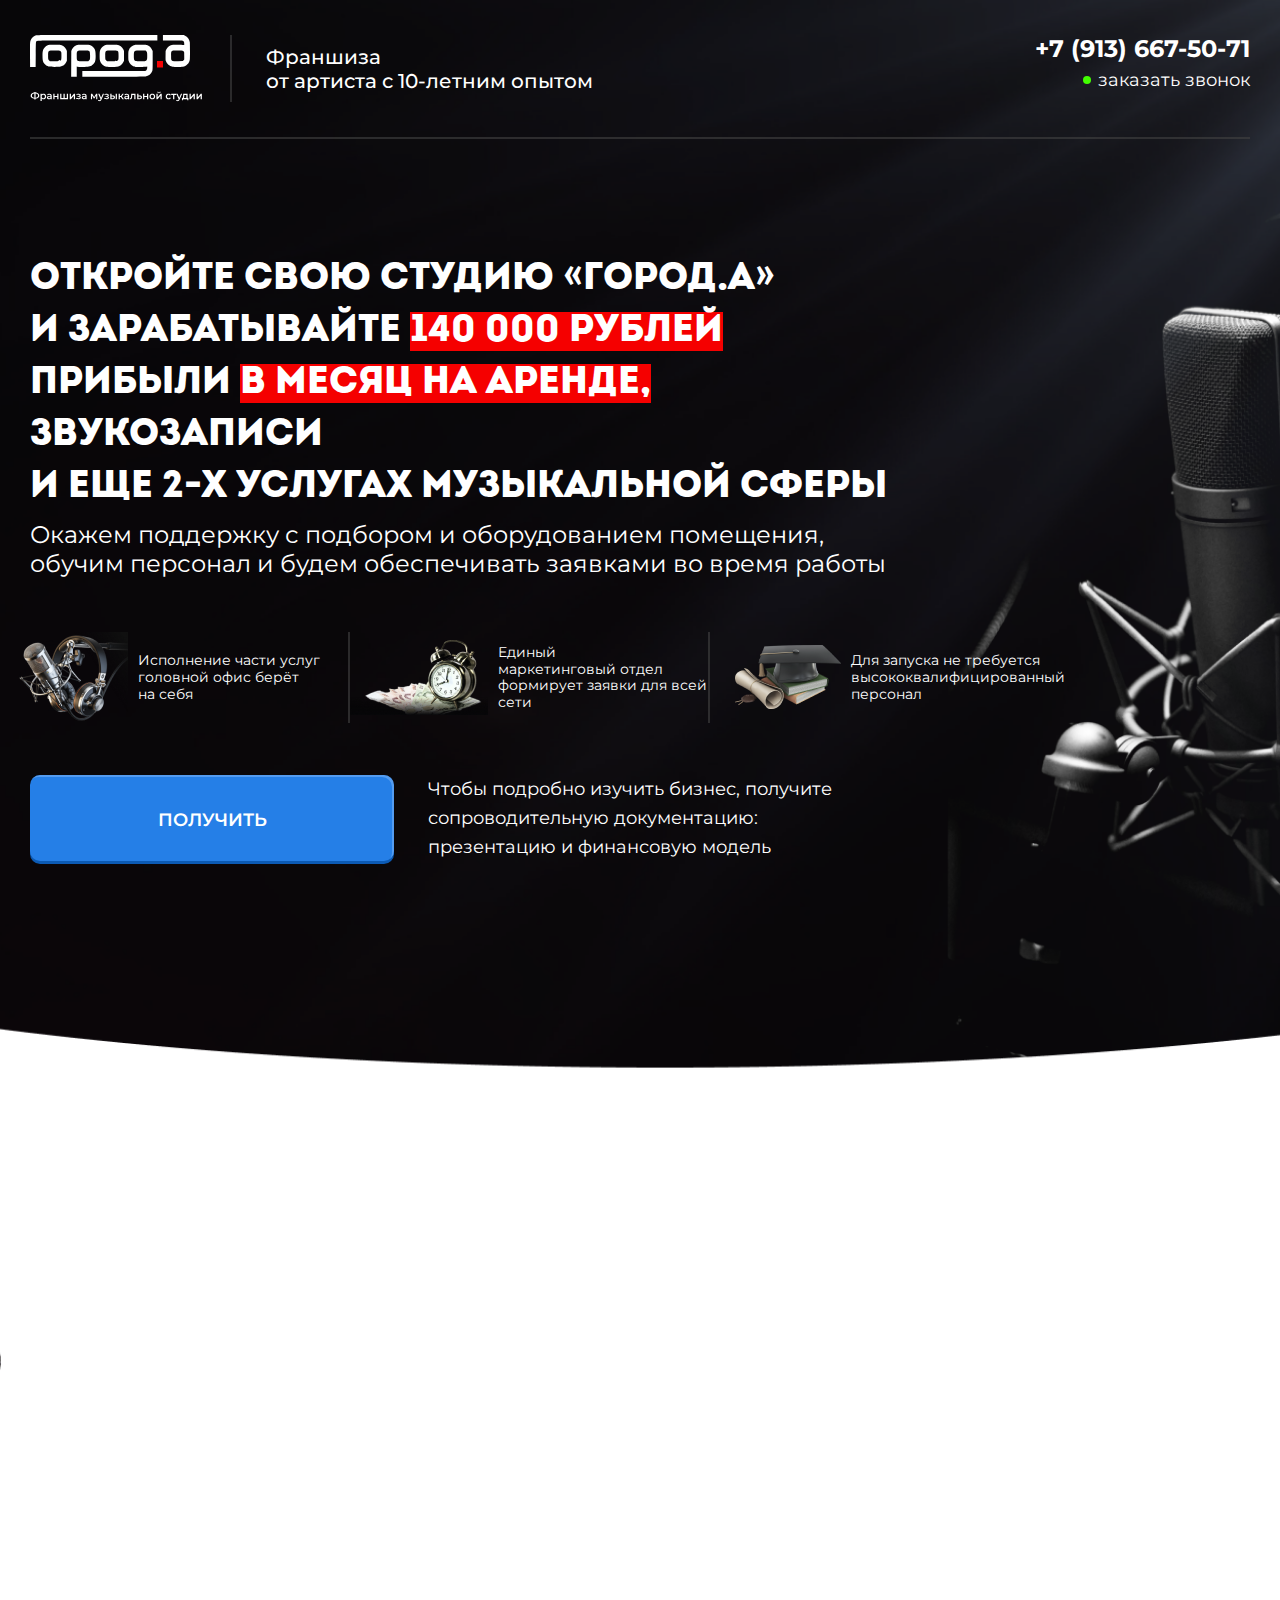
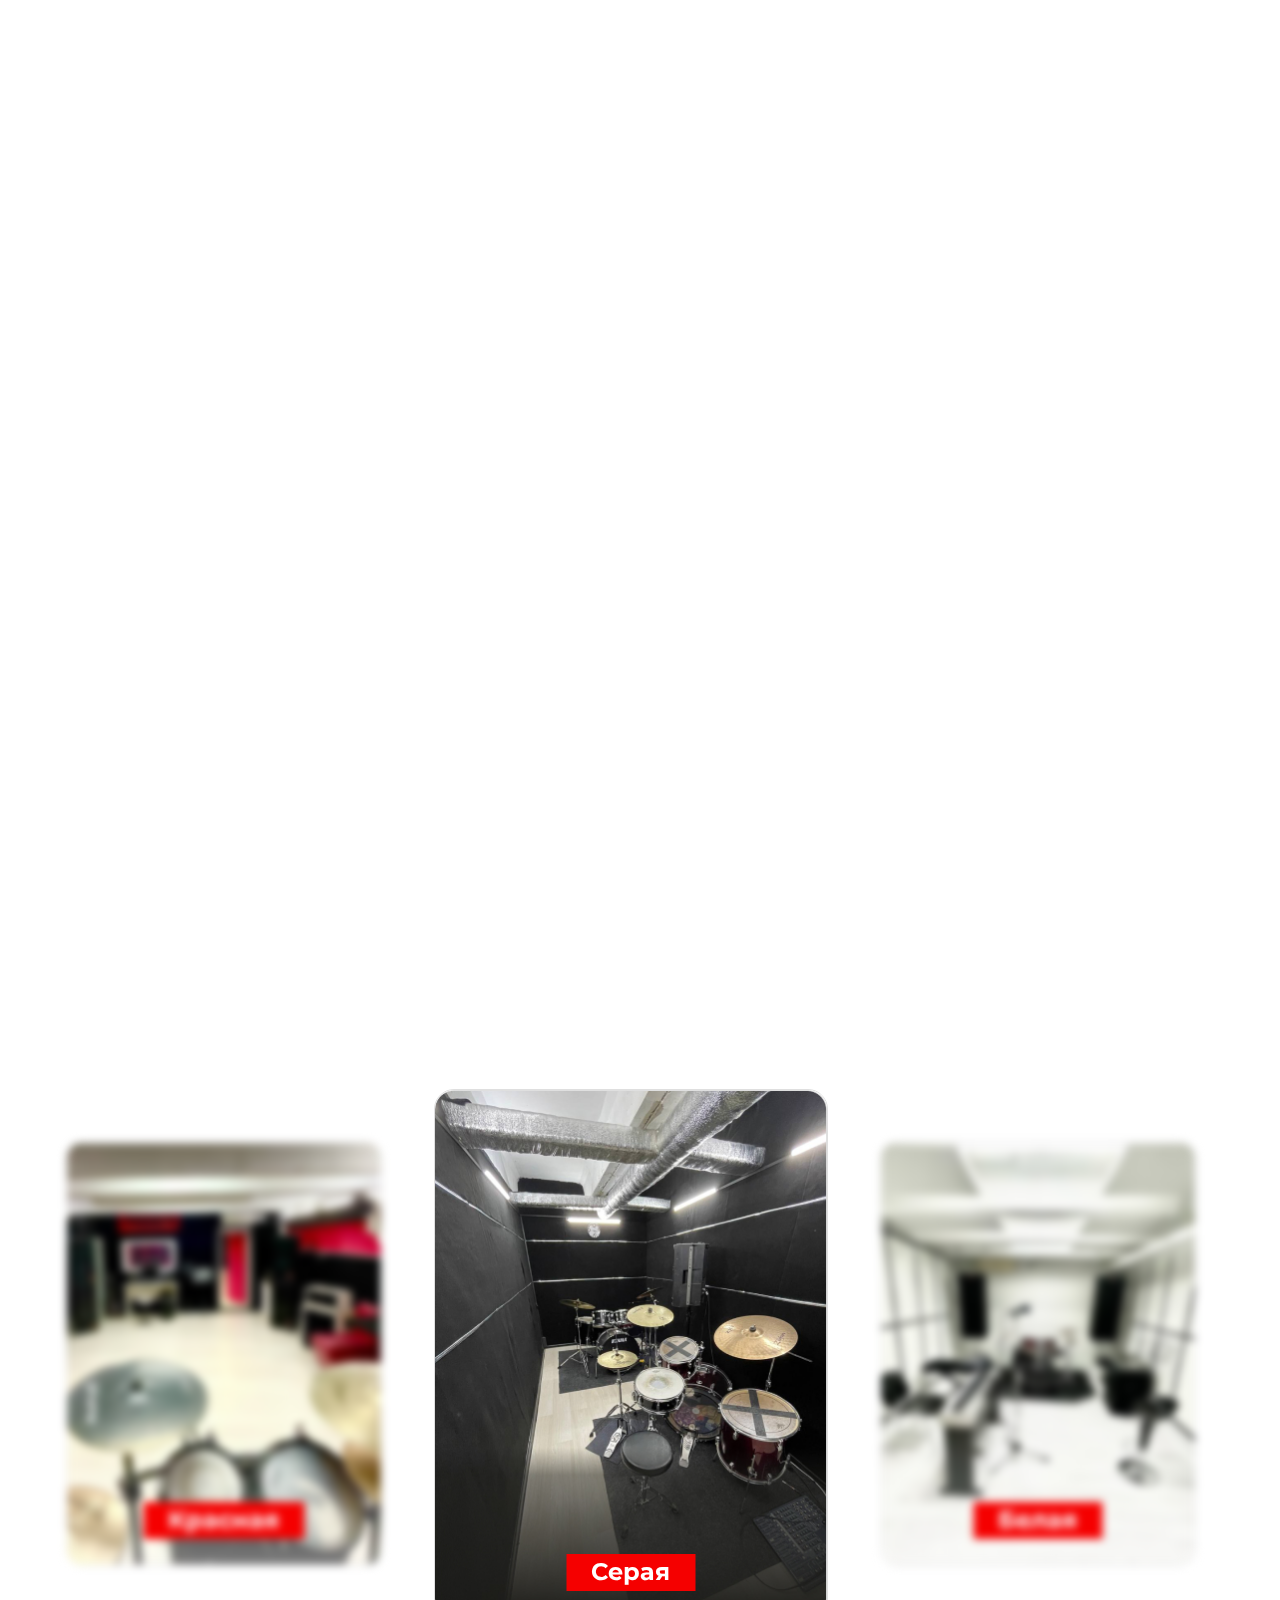
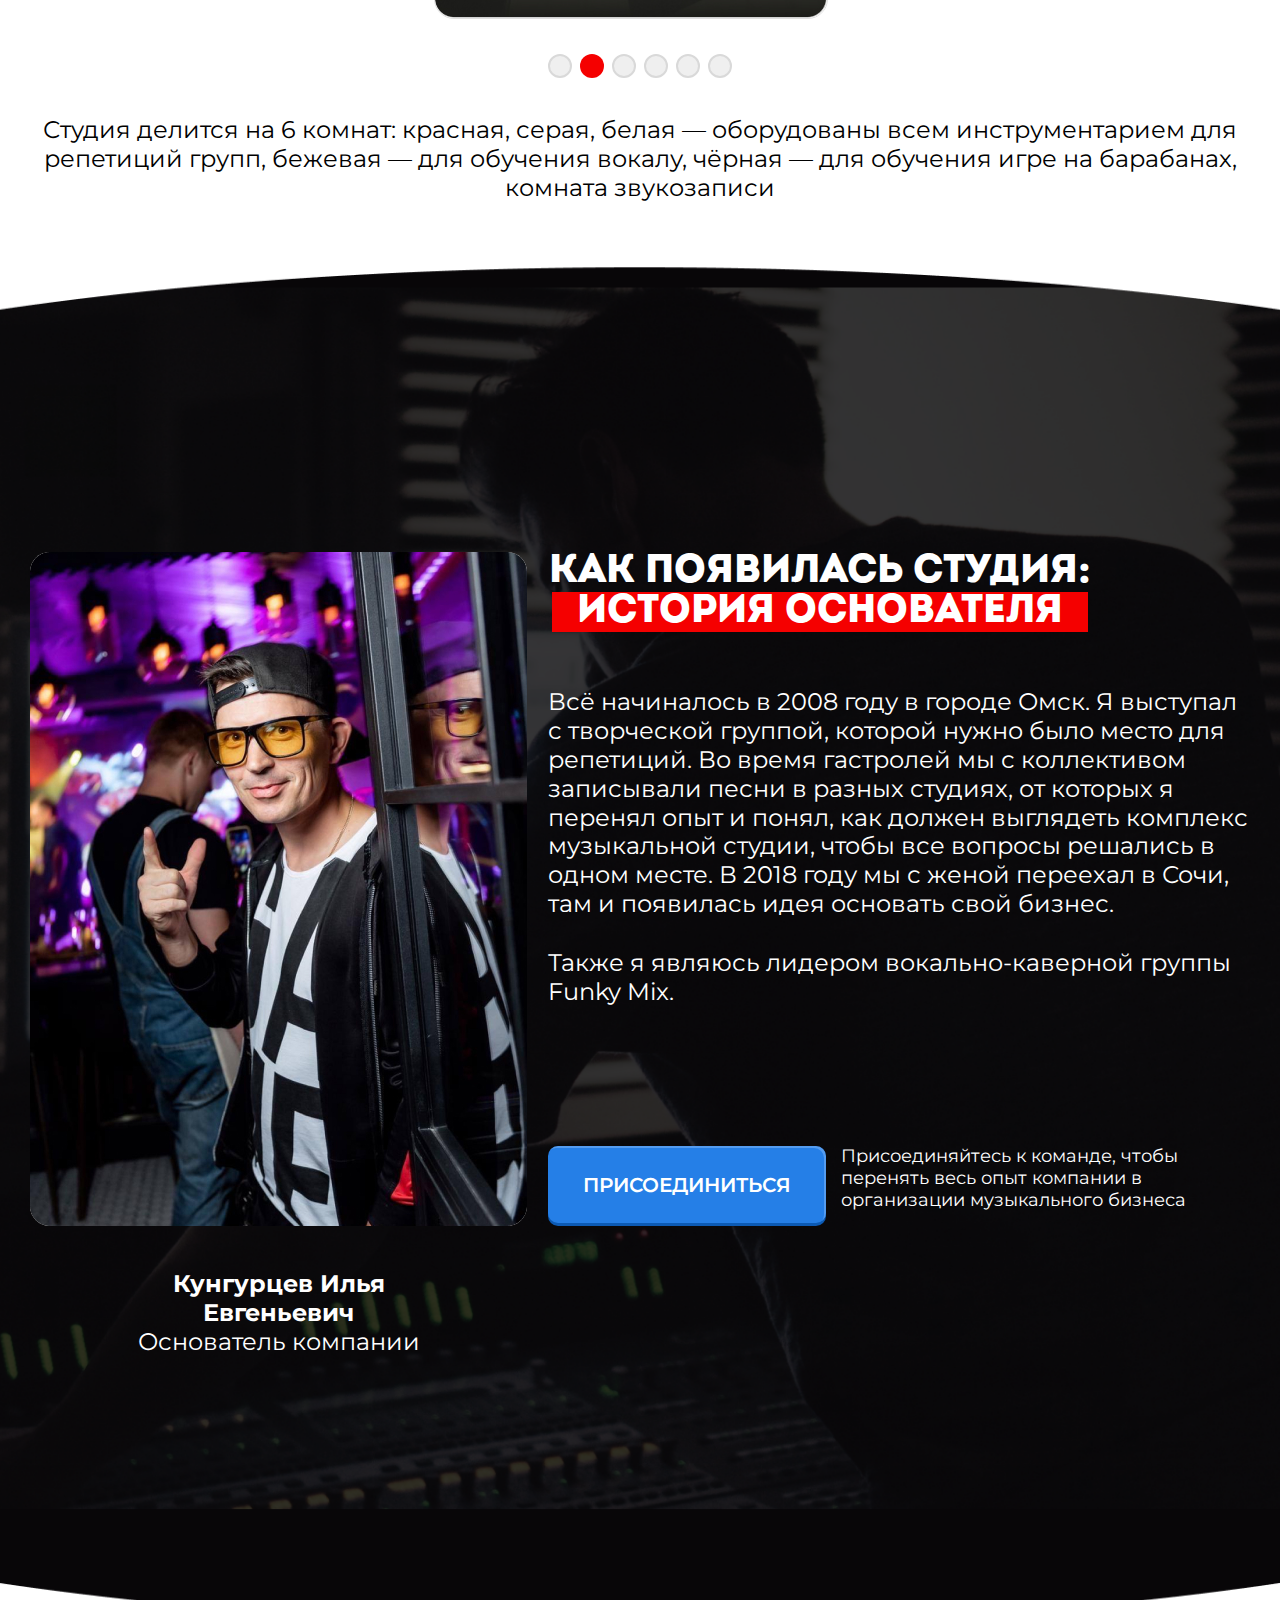
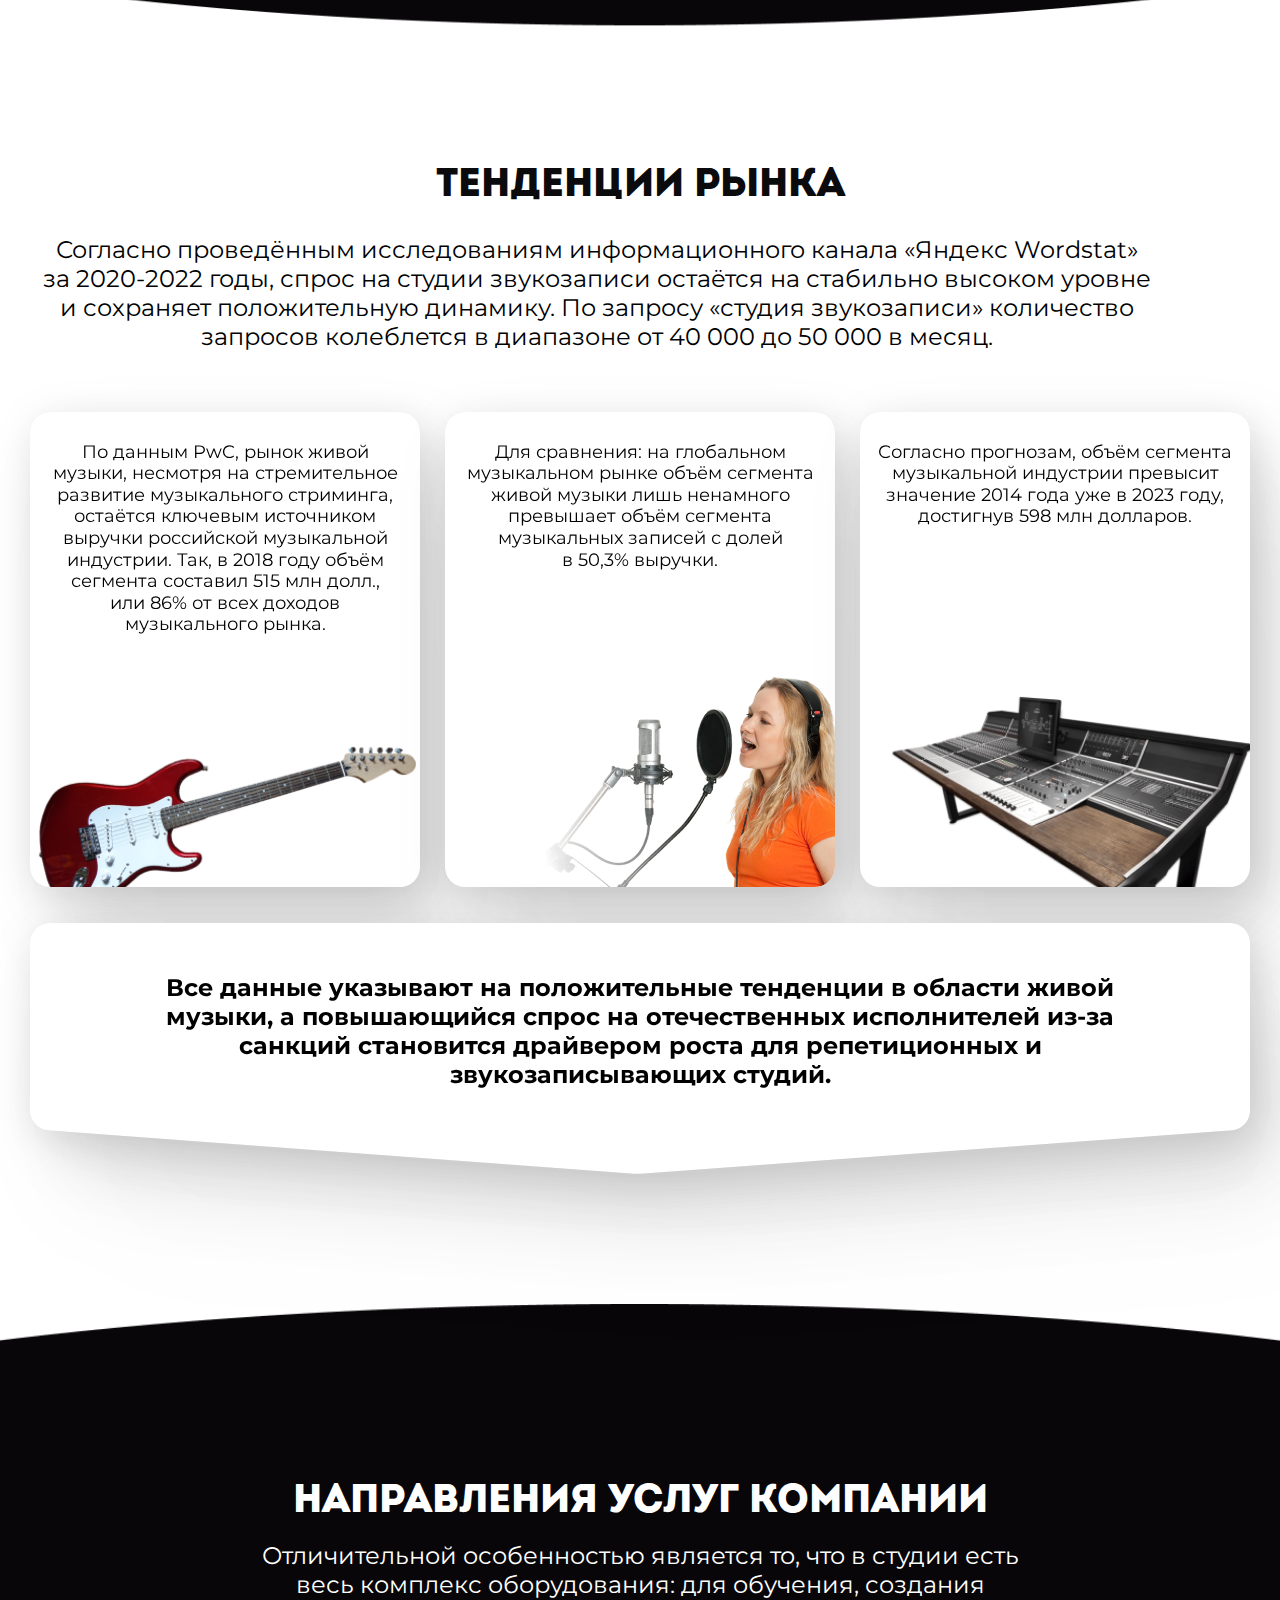
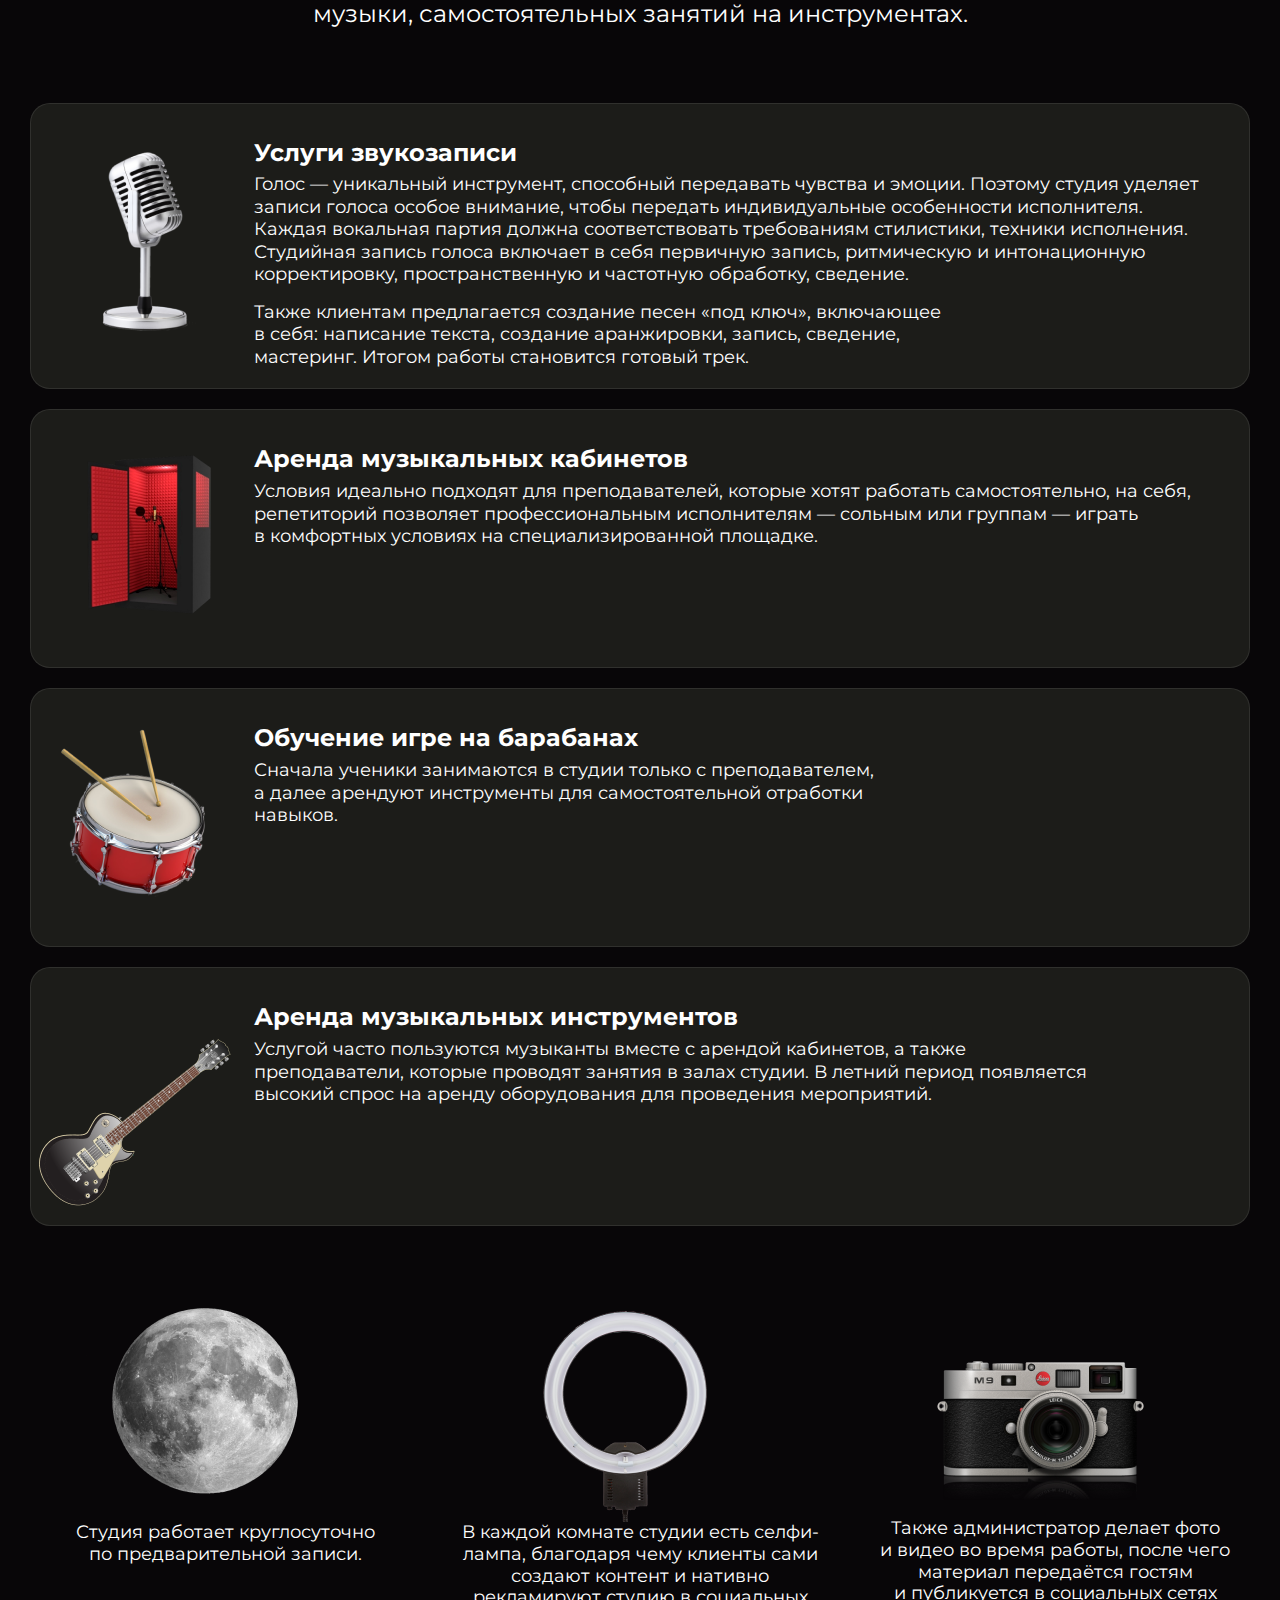
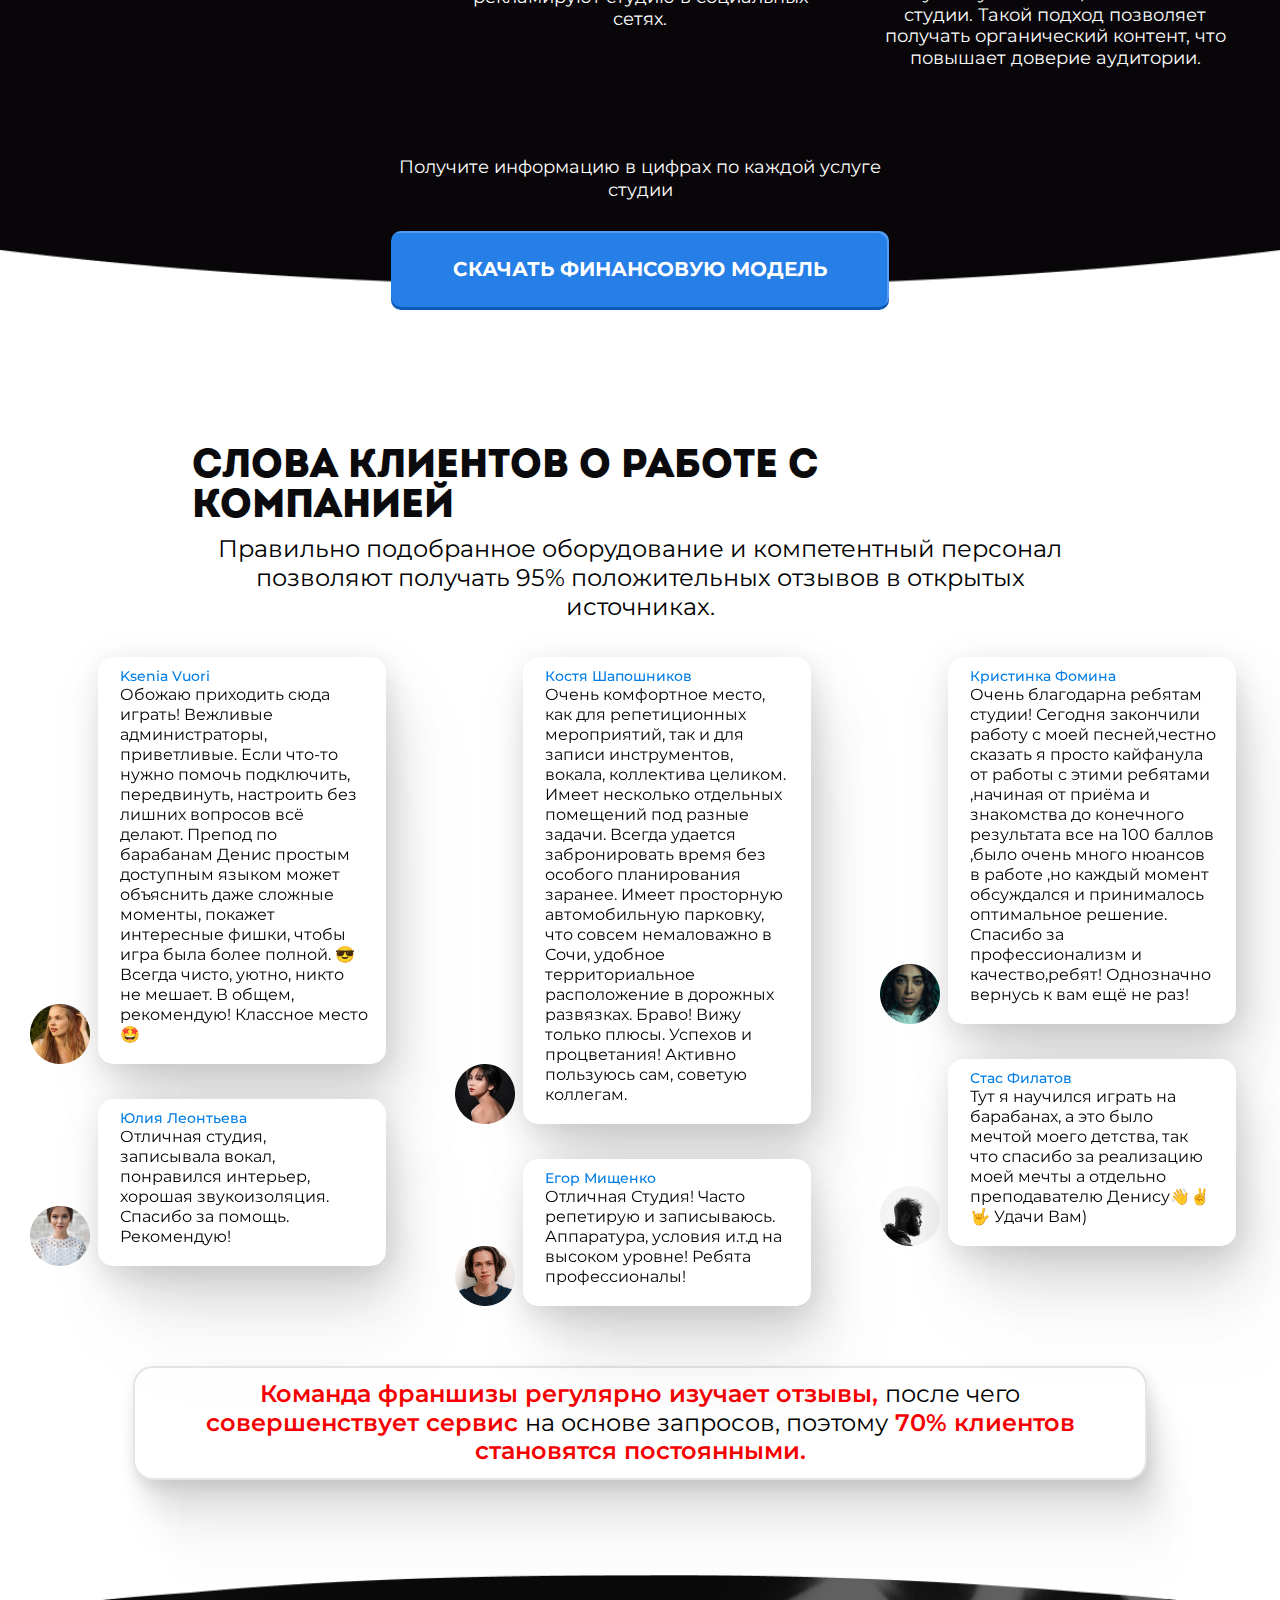
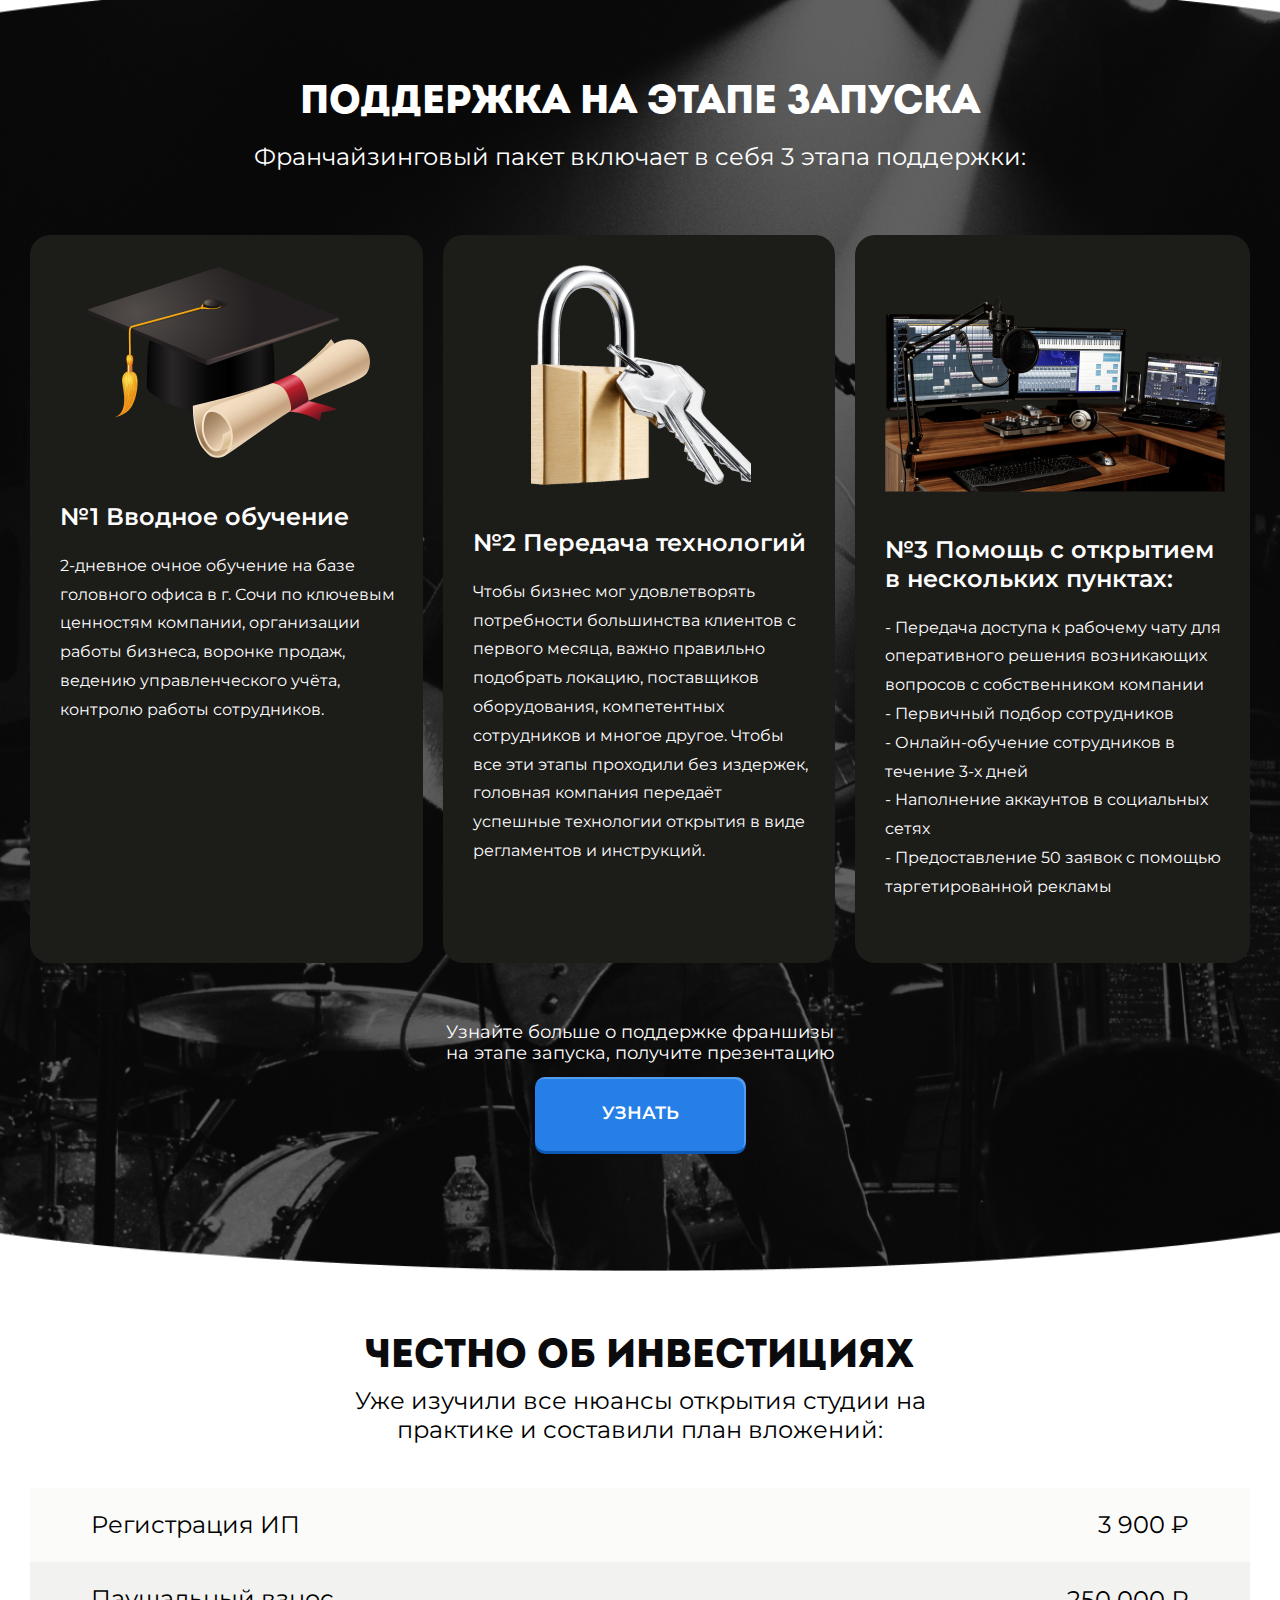
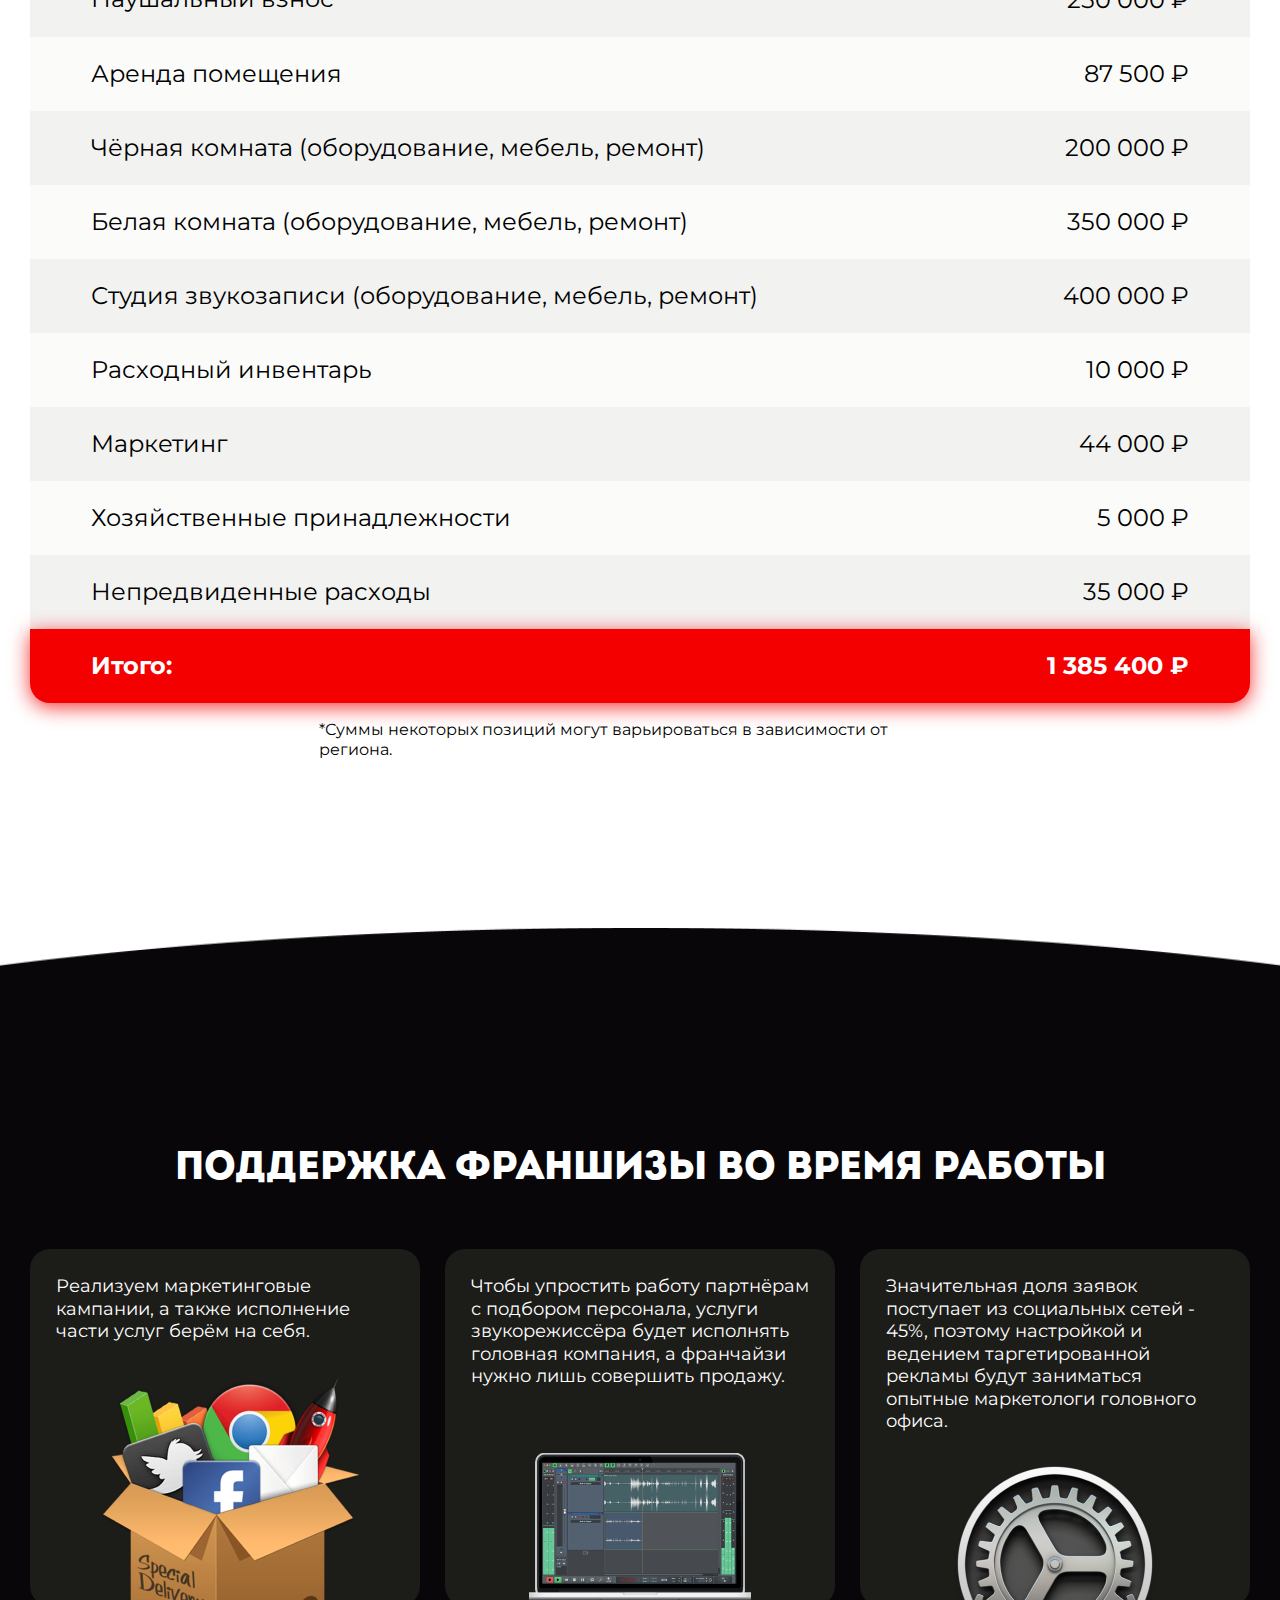
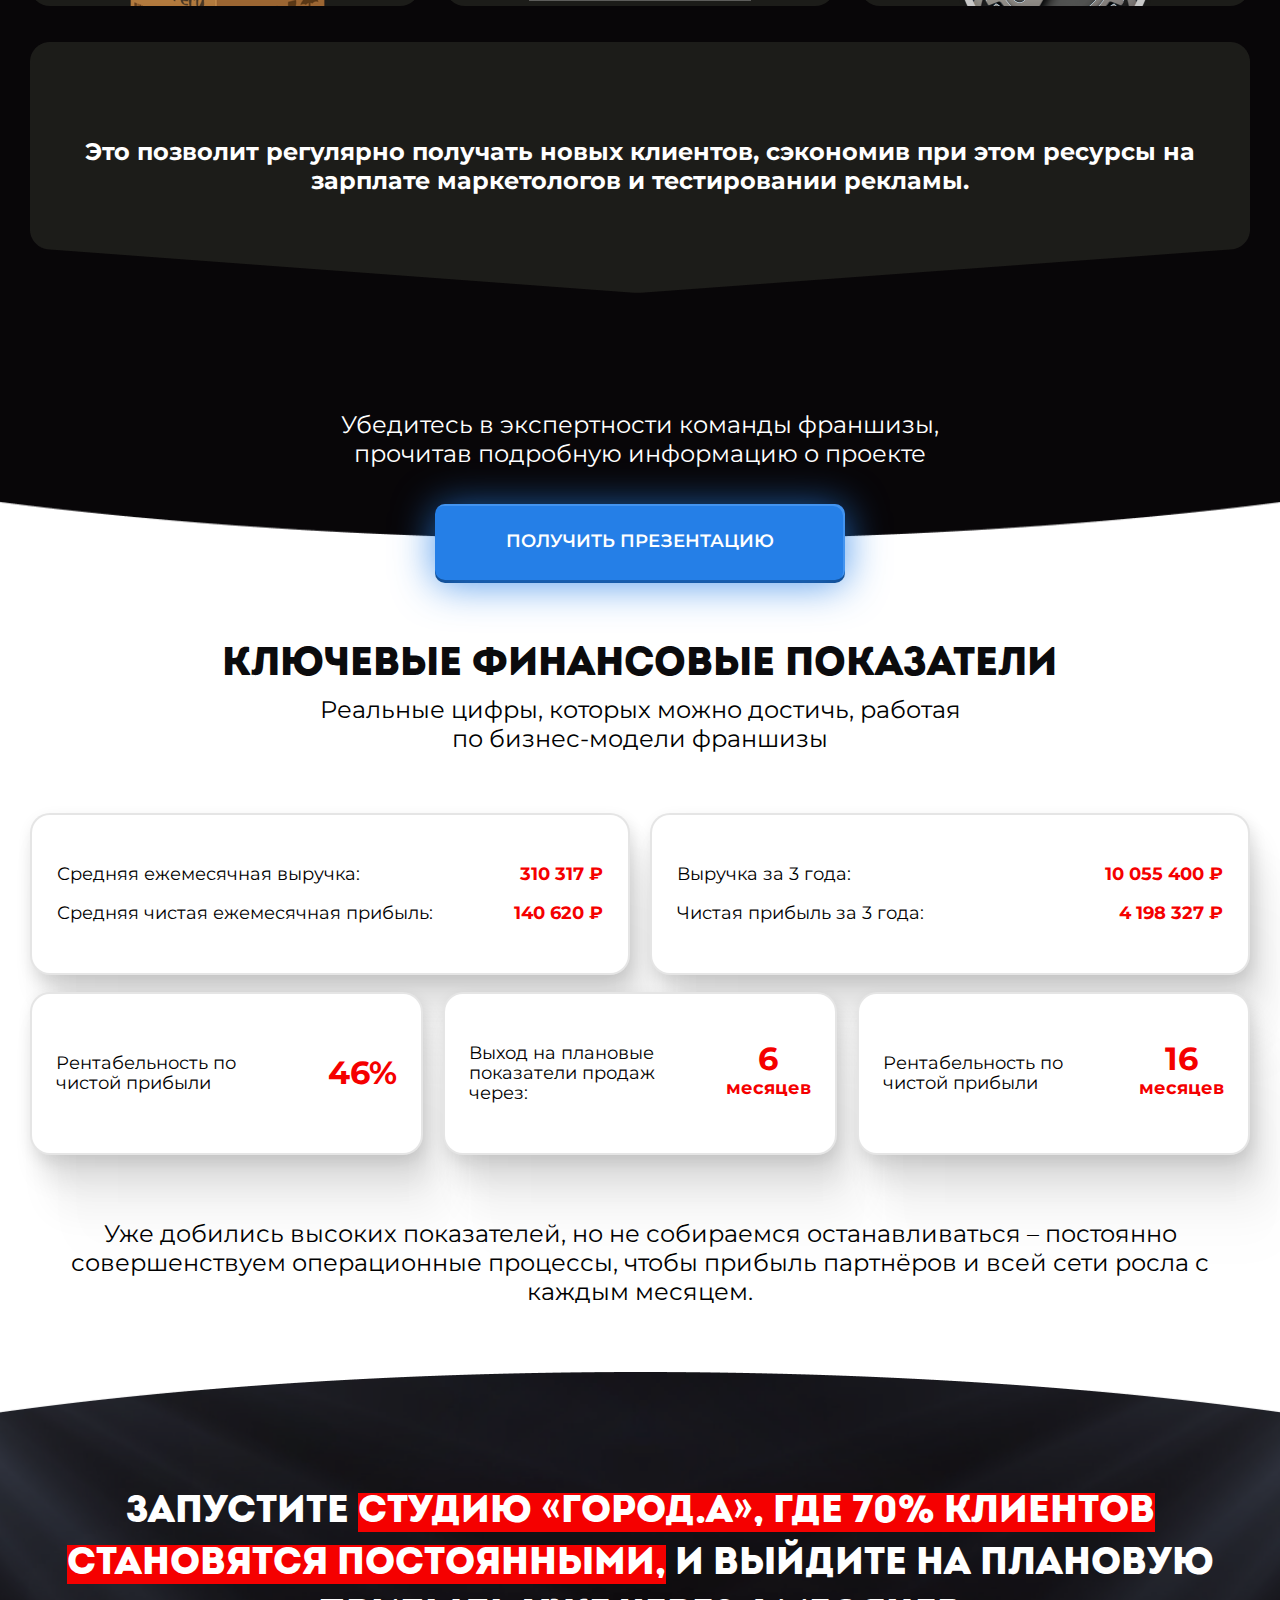
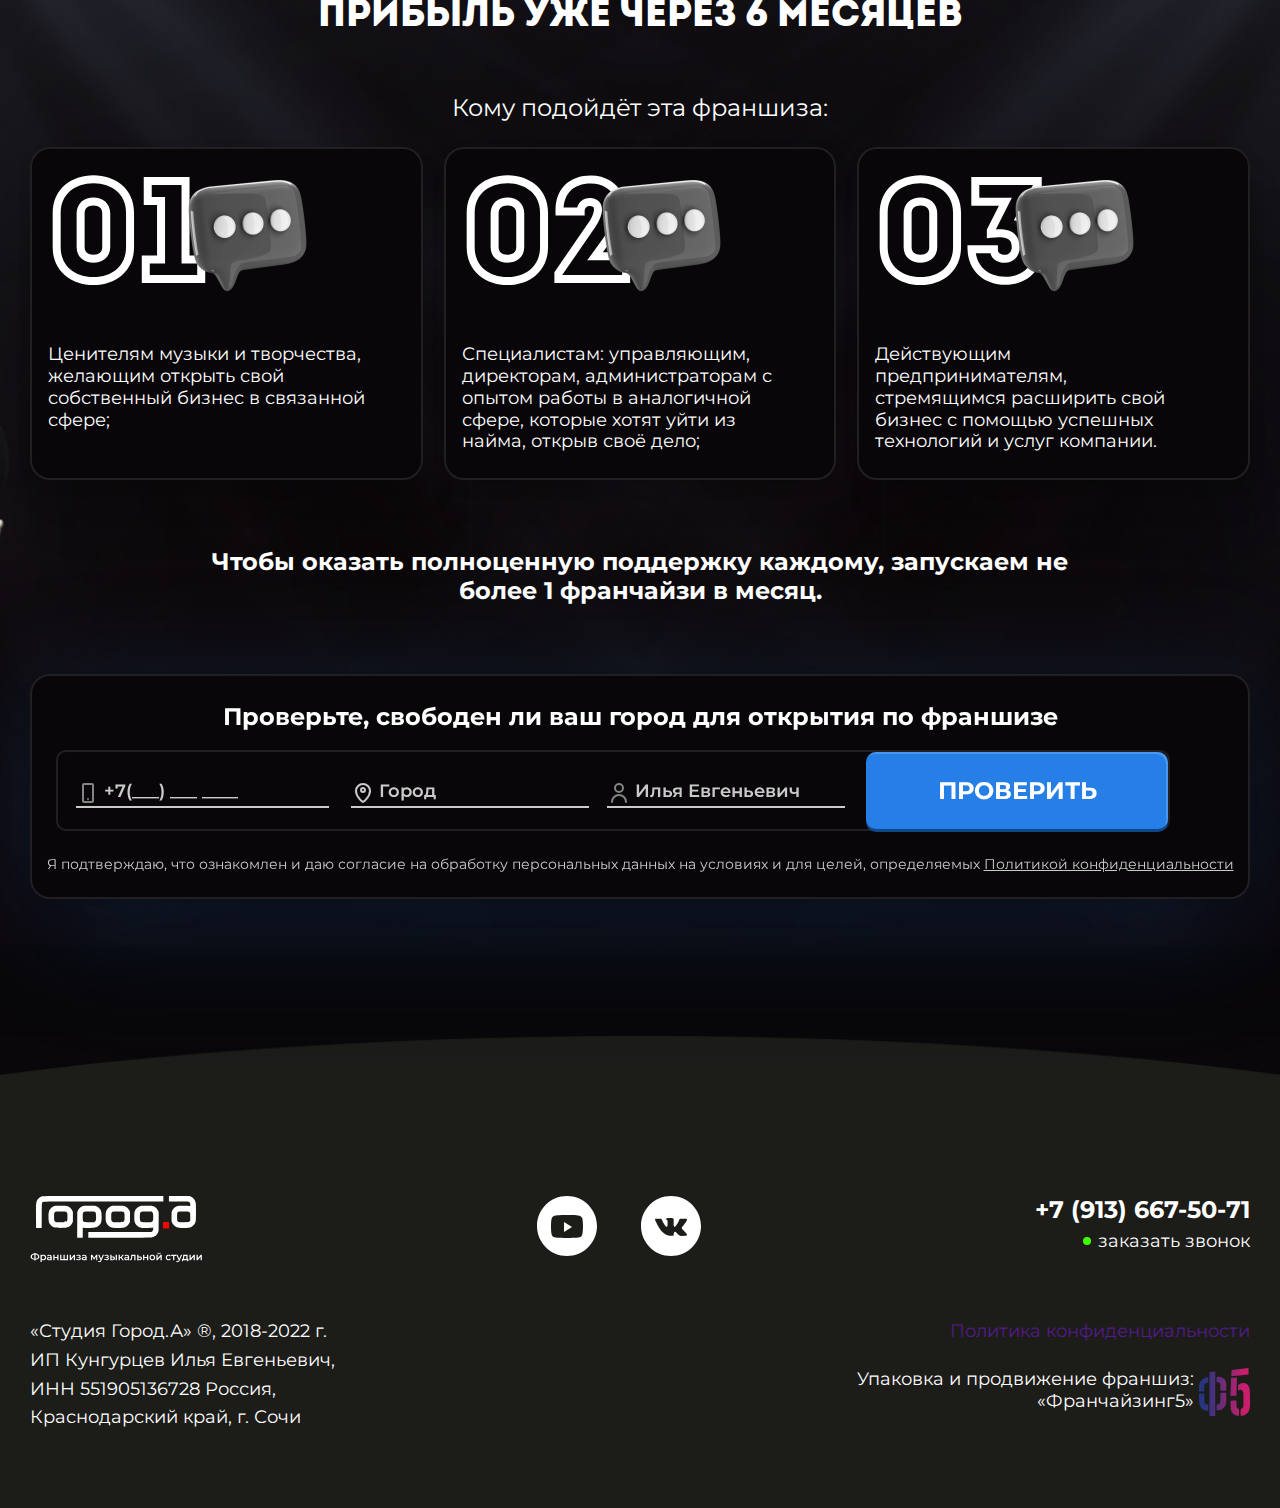
==== commit d1a3650e: "finaly" ====
--- a/index.html
+++ b/index.html
@@ -16,6 +16,7 @@
     <link rel="stylesheet" href="./css/slick.css" />
     <link rel="stylesheet" href="./css/style.css" />
     <link rel="stylesheet" href="./css/formStyle.css" />
+    <link rel="stylesheet" href="./css/modal.css" />
     <title>Город-А</title>
   </head>
   <body id="main-body">
@@ -119,7 +120,7 @@
               </div>
             </div>
             <div class="main__bottom wow fadeInUp">
-              <button class="btn main__btn">Получить</button>
+              <button class="btn main__btn top-btn">Получить</button>
               <p class="main__bottom-descr">
                 Чтобы подробно изучить бизнес, получите сопроводительную
                 документацию: презентацию и&nbsp;финансовую модель
@@ -143,7 +144,6 @@
             </h4>
             <div class="essence__list wow fadeInLeft">
               <div class="essence__item" id="div1">
-                <div class="essence__item-number">01</div>
                 <img src="./img/essence/01.png" alt="img" id="first" />
                 <p class="essence__item-descr">
                   Получение заявок с&nbsp;таргетированной рекламы
@@ -151,24 +151,20 @@
                 </p>
               </div>
               <div class="essence__item" id="div2">
-                <div class="essence__item-number">02</div>
                 <img src="./img/essence/02.png" id="second" alt="img" />
                 <p class="essence__item-descr">
                   Консультация, выявление потребностей клиента
                 </p>
               </div>
               <div class="essence__item" id="div3">
-                <div class="essence__item-number">03</div>
                 <img src="./img/essence/03.png" id="third" alt="img" />
                 <p class="essence__item-descr">Презентация услуги, продажа</p>
               </div>
               <div class="essence__item" id="div4">
-                <div class="essence__item-number">04</div>
                 <img src="./img/essence/04.png" id="fourth" alt="img" />
                 <p class="essence__item-descr">Оказание услуги</p>
               </div>
               <div class="essence__item" id="div5">
-                <div class="essence__item-number">05</div>
                 <img src="./img/essence/05.png" id="fifth" alt="img" />
                 <p class="essence__item-descr fifth">
                   Сбор обратной связи для совершенствования сервиса
@@ -196,15 +192,15 @@
                 <div class="room__name">Белая</div>
               </div>
               <div class="card">
-                <img src="./img/rooms/01.jpg" alt="room" />
+                <img src="./img/rooms/05.jpg" alt="room" />
                 <div class="room__name">Бежевая</div>
               </div>
               <div class="card">
-                <img src="./img/rooms/02.jpg" alt="room" />
+                <img src="./img/rooms/04.jpg" alt="room" />
                 <div class="room__name">Чёрная</div>
               </div>
               <div class="card">
-                <img src="./img/rooms/03.jpg" alt="room" />
+                <img src="./img/rooms/06.jpg" alt="room" />
                 <div class="room__name">Звукозапись</div>
               </div>
             </div>
@@ -243,7 +239,9 @@
                   Также я являюсь лидером вокально-каверной группы Funky Mix.
                 </p>
                 <div class="history__join">
-                  <button class="btn history__btn">присоединиться</button>
+                  <button class="btn history__btn top-btn">
+                    присоединиться
+                  </button>
                   <p class="join__descr">
                     Присоединяйтесь к команде, чтобы перенять весь опыт компании
                     в организации музыкального бизнеса
@@ -255,63 +253,73 @@
         </section>
         <section class="trend">
           <div class="container">
-           <div class="trend__body">
-            <h2 class="title trend__title">Тенденции рынка</h2>
-            <p class="trend__descr">
-              Согласно проведённым исследованиям информационного канала
-              &laquo;Яндекс Wordstat&raquo; за&nbsp;2020-2022&nbsp;годы, спрос
-              на&nbsp;студии звукозаписи остаётся на&nbsp;стабильно высоком
-              уровне и&nbsp;сохраняет положительную динамику. По запросу
-              &laquo;студия звукозаписи&raquo; количество запросов колеблется в
-              диапазоне от&nbsp;40&nbsp;000 до&nbsp;50&nbsp;000&nbsp;в месяц.
-            </p>
-            <div class="trend__list">
-              <div class="trend__item">
-                <p class="trend__item-descr">
-                  По&nbsp;данным PwC, рынок живой музыки, несмотря
-                  на&nbsp;стремительное развитие музыкального стриминга,
-                  остаётся ключевым источником выручки российской музыкальной
-                  индустрии. Так, в&nbsp;2018 году объём сегмента составил 515
-                  млн долл., или&nbsp;86% от&nbsp;всех доходов музыкального
-                  рынка.
-                </p>
-                <img src="./img/trend/01.png" alt="trend" class="first-photo" />
-              </div>
-              <div class="trend__item">
-                <p class="trend__item-descr">
-                  Для сравнения: на&nbsp;глобальном музыкальном рынке объём
-                  сегмента живой музыки лишь ненамного превышает объём сегмента
-                  музыкальных записей с&nbsp;долей в&nbsp;50,3% выручки.
-                </p>
+            <div class="trend__body">
+              <h2 class="title trend__title">Тенденции рынка</h2>
+              <p class="trend__descr">
+                Согласно проведённым исследованиям информационного канала
+                &laquo;Яндекс Wordstat&raquo; за&nbsp;2020-2022&nbsp;годы, спрос
+                на&nbsp;студии звукозаписи остаётся на&nbsp;стабильно высоком
+                уровне и&nbsp;сохраняет положительную динамику. По запросу
+                &laquo;студия звукозаписи&raquo; количество запросов колеблется
+                в диапазоне от&nbsp;40&nbsp;000 до&nbsp;50&nbsp;000&nbsp;в
+                месяц.
+              </p>
+              <div class="trend__list">
+                <div class="trend__item">
+                  <p class="trend__item-descr">
+                    По&nbsp;данным PwC, рынок живой музыки, несмотря
+                    на&nbsp;стремительное развитие музыкального стриминга,
+                    остаётся ключевым источником выручки российской музыкальной
+                    индустрии. Так, в&nbsp;2018 году объём сегмента составил 515
+                    млн долл., или&nbsp;86% от&nbsp;всех доходов музыкального
+                    рынка.
+                  </p>
+                  <img
+                    src="./img/trend/01.png"
+                    alt="trend"
+                    class="first-photo"
+                  />
+                </div>
+                <div class="trend__item">
+                  <p class="trend__item-descr">
+                    Для сравнения: на&nbsp;глобальном музыкальном рынке объём
+                    сегмента живой музыки лишь ненамного превышает объём
+                    сегмента музыкальных записей с&nbsp;долей в&nbsp;50,3%
+                    выручки.
+                  </p>
+                  <img
+                    src="./img/trend/02.png"
+                    alt="trend"
+                    class="second-photo"
+                  />
+                </div>
+                <div class="trend__item">
+                  <p class="trend__item-descr">
+                    Согласно прогнозам, объём сегмента музыкальной индустрии
+                    превысит значение 2014 года уже в&nbsp;2023&nbsp;году,
+                    достигнув 598 млн долларов.
+                  </p>
+                  <img
+                    src="./img/trend/03.png"
+                    alt="trend"
+                    class="third__photo"
+                  />
+                </div>
+              </div>
+              <div class="trend__info">
                 <img
-                  src="./img/trend/02.png"
-                  alt="trend"
-                  class="second-photo"
+                  src="./img/trend/back__block.png"
+                  alt="back"
+                  class="info__back"
                 />
-              </div>
-              <div class="trend__item">
-                <p class="trend__item-descr">
-                  Согласно прогнозам, объём сегмента музыкальной индустрии
-                  превысит значение 2014 года уже в&nbsp;2023&nbsp;году,
-                  достигнув 598 млн долларов.
-                </p>
-                <img src="./img/trend/03.png" alt="trend" class="third__photo"/>
-              </div>
-            </div>
-            <div class="trend__info">
-              <img
-                src="./img/trend/back__block.png"
-                alt="back"
-                class="info__back"
-              />
-              <div class="info__descr">
-                Все данные указывают на&nbsp;положительные тенденции
-                в&nbsp;области живой музыки, а&nbsp;повышающийся спрос
-                на&nbsp;отечественных исполнителей из-за санкций становится
-                драйвером роста для репетиционных и звукозаписывающих студий.
-              </div>
-            </div>
-           </div>
+                <div class="info__descr">
+                  Все данные указывают на&nbsp;положительные тенденции
+                  в&nbsp;области живой музыки, а&nbsp;повышающийся спрос
+                  на&nbsp;отечественных исполнителей из-за санкций становится
+                  драйвером роста для репетиционных и звукозаписывающих студий.
+                </div>
+              </div>
+            </div>
           </div>
         </section>
         <section class="services">
@@ -466,7 +474,7 @@
                 <div class="button__descr">
                   Получите информацию в&nbsp;цифрах по&nbsp;каждой услуге студии
                 </div>
-                <button class="btn services__btn">
+                <button class="btn services__btn top-btn">
                   Скачать финансовую модель
                 </button>
               </div>
@@ -699,7 +707,7 @@
                   Узнайте больше о поддержке франшизы на этапе запуска, получите
                   презентацию
                 </div>
-                <button class="btn support__btn">Узнать</button>
+                <button class="btn support__btn top-btn">Узнать</button>
               </div>
             </div>
           </div>
@@ -834,7 +842,7 @@
                   Убедитесь в экспертности команды франшизы, прочитав подробную
                   информацию о проекте
                 </div>
-                <button class="btn assistance__btn">
+                <button class="btn assistance__btn top-btn">
                   Получить презентацию
                 </button>
               </div>
@@ -1023,7 +1031,7 @@
                   </div>
                 </form>
               </div>
-              <button type="submit" class="studio__btn btn">Проверить</button>
+              <button class="studio__btn btn top-btn">Проверить</button>
             </div>
           </div>
         </section>
@@ -1050,7 +1058,7 @@
               <a class="phone__number" href="tel:+79166300041"
                 >+7 (913) 667-50-71</a
               >
-              <div class="phone__link ">
+              <div class="phone__link">
                 <a class="modal-phone" data-id="#phone"> заказать звонок </a>
               </div>
             </div>
@@ -1067,19 +1075,537 @@
                 <a href="">Политика конфиденциальности</a>
               </div>
               <div class="footer__package">
-                <div class="package__text">Упаковка и продвижение франшиз: <span>«Франчайзинг5»</span></div>
-                <img src="./img/footer/f5.svg" alt="logo" class="package__logo">
+                <div class="package__text">
+                  Упаковка и продвижение франшиз: <span>«Франчайзинг5»</span>
+                </div>
+                <img
+                  src="./img/footer/f5.svg"
+                  alt="logo"
+                  class="package__logo"
+                />
               </div>
             </div>
           </div>
         </div>
       </footer>
+    </div>
+
+    <div class="popup popup-presentation popup-franchising">
+      <div class="popup__wrapper popup-presentation__wrapper">
+        <div class="popup__inner popup-presentation__inner">
+          <div class="container">
+            <div
+              class="popup__content popup-presentation__content"
+              id="first__modal"
+            >
+              <button class="btn-close popup__btn-close popup-close"></button>
+              <div class="popup-presentation__item">
+                <img src="./img/modal/modal01.png" alt="modal01" />
+                <form action="" class="form popup-presentation__form">
+                  <h2 class="popup-presentation__title">
+                    Получите дополнительные материалы франшизы: презентацию и
+                    финансовую модель
+                  </h2>
+                  <div class="form__field popup-presentation__form-field">
+                    <input
+                      type="text"
+                      class="form__input form__input-phone form__popup modal__input-phone"
+                      name="phone"
+                      placeholder="+7 (___) ___ ____"
+                    />
+                    <input
+                      type="text"
+                      class="form__input form__input-name form__popup modal__input-name"
+                      name="name"
+                      placeholder="Илья Евгеньевич"
+                    />
+                    <input
+                      type="email"
+                      class="form__input form__input-email form__popup modal__input-email"
+                      name="email"
+                      placeholder="bestpartner@studiogoroda.ru"
+                    />
+                    <input
+                      type="text"
+                      name="section-name-text"
+                      value="Получите презентацию
+                    о бизнес-модели MaxDar Sound Security"
+                      hidden
+                    />
+                    <input
+                      type="text"
+                      name="section-btn-text"
+                      value="Получить презентацию"
+                      hidden
+                    />
+                    <input
+                      type="text"
+                      name="section-name"
+                      value="закрытая"
+                      hidden
+                    />
+                    <button type="submit" class="form__btn btn popup__btn">
+                      Получить
+                    </button>
+                  </div>
+                  <div class="form__policy from__policy-modal">
+                    <p>
+                      Я подтверждаю, что ознакомлен и даю согласие <br />
+                      на обработку персональных данных на условиях и для целей,
+                      определяемых <br />
+                      <span class="politicy">Политикой конфиденциальности</span>
+                    </p>
+                  </div>
+                </form>
+              </div>
+            </div>
+          </div>
+        </div>
+      </div>
+    </div>
+    <div class="popup popup-presentation popup-phone">
+      <div class="popup__wrapper popup-presentation__wrapper">
+        <div class="popup__inner popup-presentation__inner">
+          <div class="container">
+            <div
+              class="popup__content popup-presentation__content"
+              id="second__modal"
+            >
+              <button class="btn-close popup__btn-close popup-close"></button>
+              <div class="popup-presentation__item">
+                <img src="./img/modal/modal02.png" alt="modal02" />
+                <form action="" class="form popup-presentation__form">
+                  <h2 class="popup-presentation__title phone__title">
+                    Оставьте данные, менеджер с вами свяжется в ближайшее
+                    рабочее время
+                  </h2>
+                  <div class="form__field popup-presentation__form-field">
+                    <input
+                      type="tel"
+                      class="form__input form__input-phone form__popup modal__input-phone"
+                      name="phone"
+                      placeholder="+7 (___) ___ ____"
+                    />
+
+                    <input
+                      type="text"
+                      class="form__input form__input-name form__popup modal__input-name"
+                      name="name"
+                      placeholder="Илья Евгеньевич"
+                    />
+                    <input
+                      type="email"
+                      class="form__input form__input-email form__popup modal__input-email"
+                      name="email"
+                      placeholder="bestpartner@studiogoroda.ru"
+                    />
+                    <input
+                      type="text"
+                      name="section-name-text"
+                      value="Получите презентацию
+                  о бизнес-модели MaxDar Sound Security"
+                      hidden
+                    />
+                    <input
+                      type="text"
+                      name="section-btn-text"
+                      value="Получить презентацию"
+                      hidden
+                    />
+                    <input
+                      type="text"
+                      name="section-name"
+                      value="закрытая"
+                      hidden
+                    />
+                    <button type="submit" class="form__btn btn popup__btn">
+                      Связаться
+                    </button>
+                  </div>
+                  <div class="form__policy from__policy-modal">
+                    <p>
+                      Я подтверждаю, что ознакомлен и даю согласие <br />
+                      на обработку персональных данных на условиях и для целей,
+                      определяемых <br />
+                      <span class="politicy">Политикой конфиденциальности</span>
+                    </p>
+                  </div>
+                </form>
+              </div>
+            </div>
+          </div>
+        </div>
+      </div>
+    </div>
+    <div class="popup popup-presentation popup-exit">
+      <div class="popup__wrapper popup-presentation__wrapper">
+        <div class="popup__inner popup-presentation__inner">
+          <div class="container">
+            <div
+              class="popup__content popup-presentation__content"
+              id="third__modal"
+            >
+              <button class="btn-close popup__btn-close popup-close"></button>
+              <div class="popup-presentation__item">
+                <img src="./img/modal/modal03.png" alt="modal03" />
+                <form action="" class="form popup-presentation__form">
+                  <h2 class="popup-presentation__title exit__title">
+                    Уже уходите?<br/> Получите презентацию<br/> франшизы на почту
+                  </h2>
+                  <div
+                    class="form__field popup-presentation__form-field"
+                    style="width: 412px"
+                  >
+                    <input
+                      type="tel"
+                      class="form__input form__input-phone form__popup modal__input-phone"
+                      name="phone"
+                      placeholder="+7 (___) ___ ____"
+                    />
+                    <input
+                      type="text"
+                      class="form__input form__input-name form__popup modal__input-name"
+                      name="name"
+                      placeholder="Илья Евгеньевич"
+                    />
+                    <input
+                      type="email"
+                      class="form__input form__input-email form__popup modal__input-email"
+                      name="email"
+                      placeholder="bestpartner@yagoda.me"
+                    />
+                    <input
+                      type="text"
+                      name="section-name-text"
+                      value="Уже уходите?"
+                      hidden
+                    />
+                    <input
+                      type="text"
+                      name="section-btn-text"
+                      value="Получить презентацию"
+                      hidden
+                    />
+                    <input
+                      type="text"
+                      name="section-name"
+                      value="закрытая"
+                      hidden
+                    />
+                    <button type="submit" class="form__btn btn popup__btn">
+                      Получить
+                    </button>
+                  </div>
+                  <div class="form__policy from__policy-modal third__policy">
+                    <p>
+                      Я подтверждаю, что ознакомлен и даю согласие <br />
+                      на обработку персональных данных на условиях и для целей,
+                      определяемых <br />
+                      <span class="politicy">Политикой конфиденциальности</span>
+                    </p>
+                  </div>
+                </form>
+              </div>
+            </div>
+          </div>
+        </div>
+      </div>
+    </div>
+    <div class="popup popup-politicy popup-presentation">
+      <div
+        class="popup__wrapper popup-politicy__wrapper popup-presentation__wrapper"
+      >
+        <div
+          class="popup__inner popup-politicy__inner popup-presentation__inner"
+        >
+          <div
+            class="popup__content popup-politicy__content popup-presentation__content"
+          >
+            <button class="btn-close popup__btn-close popup-close"></button>
+            <div class="priv-policy priv-policy_modal">
+              <h2 class="priv-policy__title">
+                Политика конфиденциальности по обработке персональных данных
+              </h2>
+              <h3 class="priv-policy__subtitle">1. Общие положения</h3>
+              <p class="priv-policy__text">
+                Настоящая политика обработки персональных данных составлена в
+                соответствии с требованиями Федерального закона от 27.07.2006.
+                №152-ФЗ «О персональных данных» и определяет порядок обработки
+                персональных данных и меры по обеспечению безопасности
+                персональных данных.
+              </p>
+
+              <ol class="priv-policy__list">
+                <li class="priv-policy__item">
+                  1. Оператор ставит своей важнейшей целью и условием
+                  осуществления своей деятельности соблюдение прав и свобод
+                  человека и гражданина при обработке его персональных данных, в
+                  том числе защиты прав на неприкосновенность частной жизни,
+                  личную и семейную тайну.
+                </li>
+                <li class="priv-policy__item">
+                  2. Настоящая политика Оператора в отношении обработки
+                  персональных данных (далее – Политика) применяется ко всей
+                  информации, которую Оператор может получить о посетителях
+                  веб-сайта компании Max Dar Sound Security (полное ООО «СК
+                  МАКСДАР», ИНН 5262379949).
+                </li>
+              </ol>
+
+              <h3 class="priv-policy__subtitle">
+                2. Основные понятия, используемые в Политике
+              </h3>
+
+              <ol class="priv-policy__list">
+                <li class="priv-policy__item">
+                  1. Автоматизированная обработка персональных данных –
+                  обработка персональных данных с помощью средств вычислительной
+                  техники;
+                </li>
+                <li class="priv-policy__item">
+                  2. Блокирование персональных данных – временное прекращение
+                  обработки персональных данных (за исключением случаев, если
+                  обработка необходима для уточнения персональных данных);
+                </li>
+                <li class="priv-policy__item">
+                  3. Веб-сайт – совокупность графических и информационных
+                  материалов, а также программ для ЭВМ и баз данных,
+                  обеспечивающих их доступность в сети интернет по сетевому
+                  адресу
+                </li>
+                <li class="priv-policy__item">
+                  4. Информационная система персональных данных — совокупность
+                  содержащихся в базах данных персональных данных, и
+                  обеспечивающих их обработку информационных технологий и
+                  технических средств;
+                </li>
+                <li class="priv-policy__item">
+                  5. Обезличивание персональных данных — действия, в результате
+                  которых невозможно определить без использования дополнительной
+                  информации принадлежность персональных данных конкретному
+                  Пользователю или иному субъекту персональных данных;
+                </li>
+                <li class="priv-policy__item">
+                  6. Обработка персональных данных – любое действие (операция)
+                  или совокупность действий (операций), совершаемых с
+                  использованием средств автоматизации или без использования
+                  таких средств с персональными данными, включая сбор, запись,
+                  систематизацию, накопление, хранение, уточнение (обновление,
+                  изменение), извлечение, использование, передачу
+                  (распространение, предоставление, доступ), обезличивание,
+                  блокирование, удаление, уничтожение персональных данных;
+                </li>
+                <li class="priv-policy__item">
+                  7. Оператор – государственный орган, муниципальный орган,
+                  юридическое или физическое лицо, самостоятельно или совместно
+                  с другими лицами организующие и (или) осуществляющие обработку
+                  персональных данных, а также определяющие цели обработки
+                  персональных данных, состав персональных данных, подлежащих
+                  обработке, действия (операции), совершаемые с персональными
+                  данными;
+                </li>
+                <li class="priv-policy__item">
+                  8. Персональные данные – любая информация, относящаяся прямо
+                  или косвенно к определенному или определяемому Пользователю
+                  веб-сайта;
+                </li>
+                <li class="priv-policy__item">
+                  9. Пользователь – любой посетитель веб-сайта;
+                </li>
+                <li class="priv-policy__item">
+                  10. Предоставление персональных данных – действия,
+                  направленные на раскрытие персональных данных определенному
+                  лицу или определенному кругу лиц;
+                </li>
+                <li class="priv-policy__item">
+                  11. Распространение персональных данных – любые действия,
+                  направленные на раскрытие персональных данных неопределенному
+                  кругу лиц (передача персональных данных) или на ознакомление с
+                  персональными данными неограниченного круга лиц, в том числе
+                  обнародование персональных данных в средствах массовой
+                  информации, размещение в информационно-телекоммуникационных
+                  сетях или предоставление доступа к персональным данным
+                  каким-либо иным способом;
+                </li>
+                <li class="priv-policy__item">
+                  12. Трансграничная передача персональных данных – передача
+                  персональных данных на территорию иностранного государства
+                  органу власти иностранного государства, иностранному
+                  физическому или иностранному юридическому лицу;
+                </li>
+                <li class="priv-policy__item">
+                  13. Уничтожение персональных данных – любые действия, в
+                  результате которых персональные данные уничтожаются
+                  безвозвратно с невозможностью дальнейшего восстановления
+                  содержания персональных данных в информационной системе
+                  персональных данных и (или) результате которых уничтожаются
+                  материальные носители персональных данных.
+                </li>
+              </ol>
+
+              <h3 class="priv-policy__subtitle">
+                3. Оператор может обрабатывать следующие персональные данные
+                Пользователя
+              </h3>
+
+              <ol class="priv-policy__list">
+                <li class="priv-policy__item">1. Фамилия, имя, отчество;</li>
+                <li class="priv-policy__item">2. Номер телефона;</li>
+                <li class="priv-policy__item">3. Адрес электронной почты;</li>
+                <li class="priv-policy__item">
+                  4. Также на сайте происходит сбор и обработка обезличенных
+                  данных о посетителях (в т.ч. файлов «cookie») с помощью
+                  сервисов интернет-статистики (Яндекс Метрика и Гугл Аналитика
+                  и других).
+                </li>
+                <li class="priv-policy__item">
+                  5. Вышеперечисленные данные далее по тексту Политики
+                  объединены общим понятием Персональные данные.
+                </li>
+              </ol>
+
+              <h3 class="priv-policy__subtitle">
+                4. Цели обработки персональных данных
+              </h3>
+
+              <ol class="priv-policy__list">
+                <li class="priv-policy__item">
+                  1. Цель обработки персональных данных Пользователя —
+                  заключение, исполнение и прекращение гражданско-правовых
+                  договоров; предоставление доступа Пользователю к сервисам,
+                  информации и/или материалам, содержащимся на веб-сайте;
+                  уточнение деталей обращения.
+                </li>
+                <li class="priv-policy__item">
+                  2. Также Оператор имеет право направлять Пользователю
+                  уведомления о новых продуктах и услугах, специальных
+                  предложениях и различных событиях. Пользователь всегда может
+                  отказаться от получения информационных сообщений, направив
+                  Оператору письмо на адрес электронной почты с доменом
+                  dp@md-ss.ru с пометкой «Отказ от уведомлений о новых продуктах
+                  и услугах и специальных предложениях».
+                </li>
+                <li class="priv-policy__item">
+                  3. Обезличенные данные Пользователей, собираемые с помощью
+                  сервисов интернет-статистики, служат для сбора информации о
+                  действиях Пользователей на сайте, улучшения качества сайта и
+                  его содержания.
+                </li>
+              </ol>
+
+              <h3 class="priv-policy__subtitle">
+                5. Правовые основания обработки персональных данных
+              </h3>
+
+              <ol class="priv-policy__list">
+                <li class="priv-policy__item">
+                  1. Оператор обрабатывает персональные данные Пользователя
+                  только в случае их заполнения и/или отправки Пользователем
+                  самостоятельно через специальные формы, расположенные на
+                  сайте. Заполняя соответствующие формы и/или отправляя свои
+                  персональные данные Оператору, Пользователь выражает свое
+                  согласие с данной Политикой.
+                </li>
+                <li class="priv-policy__item">
+                  2. Оператор обрабатывает обезличенные данные о Пользователе в
+                  случае, если это разрешено в настройках браузера Пользователя
+                  (включено сохранение файлов «cookie» и использование
+                  технологии JavaScript).
+                </li>
+              </ol>
+
+              <h3 class="priv-policy__subtitle">
+                6. Порядок сбора, хранения, передачи и других видов обработки
+                персональных данных
+              </h3>
+
+              <p class="priv-policy__text">
+                Безопасность персональных данных, которые обрабатываются
+                Оператором, обеспечивается путем реализации правовых,
+                организационных и технических мер, необходимых для выполнения в
+                полном объеме требований действующего законодательства в области
+                защиты персональных данных.
+              </p>
+
+              <ol class="priv-policy__list">
+                <li class="priv-policy__item">
+                  1. Оператор обеспечивает сохранность персональных данных и
+                  принимает все возможные меры, исключающие доступ к
+                  персональным данным неуполномоченных лиц.
+                </li>
+                <li class="priv-policy__item">
+                  2. Персональные данные Пользователя никогда, ни при каких
+                  условиях не будут переданы третьим лицам, за исключением
+                  случаев, связанных с исполнением действующего
+                  законодательства.
+                </li>
+                <li class="priv-policy__item">
+                  3. Срок обработки персональных данных является неограниченным.
+                  Пользователь может в любой момент отозвать свое согласие на
+                  обработку персональных данных, направив Оператору уведомление
+                  посредством электронной почты на электронный адрес Оператора с
+                  пометкой «Отзыв согласия на обработку персональных данных».
+                </li>
+              </ol>
+
+              <h3 class="priv-policy__subtitle">
+                7. Трансграничная передача персональных данных
+              </h3>
+
+              <ol class="priv-policy__list">
+                <li class="priv-policy__item">
+                  1. Оператор до начала осуществления трансграничной передачи
+                  персональных данных обязан убедиться в том, что иностранным
+                  государством, на территорию которого предполагается
+                  осуществлять передачу персональных данных, обеспечивается
+                  надежная защита прав субъектов персональных данных.
+                </li>
+                <li class="priv-policy__item">
+                  2. Трансграничная передача персональных данных на территории
+                  иностранных государств, не отвечающих вышеуказанным
+                  требованиям, может осуществляться только в случае наличия
+                  согласия в письменной форме субъекта персональных данных на
+                  трансграничную передачу его персональных данных и/или
+                  исполнения договора, стороной которого является субъект
+                  персональных данных.
+                </li>
+              </ol>
+
+              <h3 class="priv-policy__subtitle">8. Заключительные положения</h3>
+
+              <ol class="priv-policy__list">
+                <li class="priv-policy__item">
+                  1. Пользователь может получить любые разъяснения по
+                  интересующим вопросам, касающимся обработки его персональных
+                  данных, обратившись к Оператору по телефону, указанному на
+                  сайте.
+                </li>
+                <li class="priv-policy__item">
+                  2. В данном документе будут отражены любые изменения политики
+                  обработки персональных данных Оператором. Политика действует
+                  бессрочно до замены ее новой версией.
+                </li>
+                <li class="priv-policy__item">
+                  3. Актуальная версия Политики в свободном доступе расположена
+                  в сети Интернет на сайте.
+                </li>
+              </ol>
+              <a class="popup-close politicy-close button">
+                Вернуться на сайт
+              </a>
+            </div>
+          </div>
+        </div>
+      </div>
     </div>
 
     <script src="https://code.jquery.com/jquery-3.6.0.min.js"></script>
     <script src="./js/slick.min.js"></script>
     <script src="./js/swipper.js"></script>
     <script src="./js/slider.js"></script>
+    <script src="./js/imask.min.js"></script>
+    <script src="./js/formprocessor.js"></script>
+    <script src="./js/main.js"></script>
     <script src="./js/wow.min.js"></script>
     <script>
       new WOW().init();
--- a/css/style.css
+++ b/css/style.css
@@ -11,7 +11,7 @@
 body {
   width: 100%;
   height: 100%;
-  font-family: "Montserrat", sans-serif;
+  font-family: 'Montserrat', sans-serif;
   font-size: 24px;
   font-style: normal;
   font-weight: 400;
@@ -451,22 +451,38 @@
 }
 
 #div1 {
+  background: url('../img/essence/1.png') 28px 28px no-repeat, #ffffff;
   grid-area: 1 / 1 / 2 / 2;
 }
+#div1 .essence__item-descr{
+  padding-top: 256px;
+}
 #div2 {
+  background: url('../img/essence/2.png') 28px 28px no-repeat, #ffffff;
   grid-area: 1 / 2 / 2 / 3;
 }
+#div2 .essence__item-descr{
+  padding-top: 268px;
+}
 #div3 {
+  background: url('../img/essence/3.png') 28px 28px no-repeat, #ffffff;
   grid-area: 1 / 3 / 2 / 4;
 }
+#div3 .essence__item-descr{
+  padding-top: 277px;
+}
 #div4 {
+  background: url('../img/essence/4.png') 28px 28px no-repeat, #ffffff;
   grid-area: 2 / 1 / 3 / 2;
 }
+#div4 .essence__item-descr{
+  padding-top: 287px;
+}
 #div5 {
+  background: url('../img/essence/5.png') 28px 28px no-repeat, #ffffff;
   grid-area: 2 / 2 / 3 / 4;
 }
 .essence__item {
-  background: #ffffff;
   border: 1px solid #dfdfdf;
   box-shadow: 70px 116px 54px rgba(0, 0, 0, 0.01),
     40px 65px 46px rgba(0, 0, 0, 0.05), 18px 29px 34px rgba(0, 0, 0, 0.09),
@@ -475,14 +491,6 @@
   padding: 28px;
   position: relative;
 }
-.essence__item-number {
-  font-family: "Intro-Black-Caps-Regular";
-  font-weight: 900;
-  font-size: 140px;
-  line-height: 100%;
-  color: rgba(245, 0, 0, 0.6);
-  padding-bottom: 127px;
-}
 .essence__item img {
   position: absolute;
   top: 22%;
@@ -491,21 +499,29 @@
 #second {
   position: absolute;
   top: 22%;
-  left: 27%;
+  left: 26%;
 }
 #third {
   position: absolute;
   top: 22%;
-  left: 33%;
+  left: 33.4%;
 }
 #fourth {
   position: absolute;
-  top: 32%;
-  left: 25%;
+  top: 31%;
+  left: 24%;
 }
 #fifth {
-  top: 26%;
+  top: 24.6%;
   left: 8%;
+}
+.essence__item-descr {
+  font-weight: 500;
+  font-size: 18px;
+  line-height: 22px;
+  text-align: center;
+  color: #000000;
+  
 }
 .essence__item-descr {
   font-weight: 500;
@@ -611,6 +627,7 @@
     text-align: center;
     position: static;
     transform: translateY(0);
+    padding-top: 167px;
   }
   .essence__item-descr {
     font-size: 16px;
@@ -619,6 +636,30 @@
   .essence__subtitle {
     padding-bottom: 20px;
   }
+  #div1 .essence__item-descr {
+    padding-top: 155px;
+}
+#div2 .essence__item-descr {
+  padding-top: 200px;
+}
+#second {
+  top: 28%;
+  left: 20%;
+}
+#div3 .essence__item-descr {
+  padding-top: 190px;
+}
+#third {
+  top: 32%;
+  left: 29.4%;
+}
+#fourth {
+  left: 41%;
+  top: 106px;
+}
+#div4 .essence__item-descr {
+  padding-top: 205px;
+}
 }
 /* ======================================================= rooms ===================================================== */
 .rooms {
@@ -689,6 +730,7 @@
   }
   .slider__container {
     padding: 15px 0px;
+    margin: -50px 0px;
     max-width: 300px;
   }
   .card {
@@ -747,12 +789,21 @@
   .room__name {
     padding: 4px 20px;
     font-size: 16px;
-    bottom: 25px;
+    bottom: 65px;
   }
   .rooms__descr {
     font-size: 16px;
     line-height: 120%;
   }
+  .slick-dots {
+    padding-top: 0px;
+    margin-top: -30px;
+    position: relative;
+    z-index: 10;
+}
+.rooms__descr {
+  padding-top: 50px;
+}
 }
 
 /* ======================================= history ========================================== */
@@ -2026,8 +2077,8 @@
 
 .studio__item-message {
   position: absolute;
-  top: -30px;
-  left: 120px;
+  top: -17px;
+  left: 127px;
 }
 .studio__item-descr {
   font-size: 18px;
--- a/css/formStyle.css
+++ b/css/formStyle.css
@@ -40,6 +40,9 @@
   line-height: 22px;
   color: #cacaca;
 }
+.form__input:focus{
+  color: #000000;
+}
 .form__input.validate {
   border-bottom: 1px solid red;
   color: red;
@@ -57,35 +60,35 @@
   color: red;
 }
 .form__input::-webkit-input-placeholder {
-  color: #939daa;
+  color: #CACACA;
 }
 .form__input::-moz-placeholder {
-  color: #939daa;
+  color: #CACACA;
 }
 .form__input:-moz-placeholder {
-  color: #939daa;
+  color: #CACACA;
 }
 .form__input:-ms-input-placeholder {
-  color: #939daa;
+  color: #CACACA;
 }
 
 .form__input-phone {
   width: 253px;
   margin: 7px 22px 0px 18px;
-  background: url("../img/form/phone.svg") no-repeat;
+  background: url("../img/form/phone.svg") 0 50% no-repeat;
 }
 .form__input-city {
-  background: url("../img/form/nav.svg") no-repeat;
+  background: url("../img/form/nav.svg") 0 50% no-repeat;
 }
 .form__input-email {
   margin: 7px 22px 0px 18px;
 }
 .form__input-name {
   margin: 7px 21px 0 18px;
-  background: url("../img/form/User.svg") no-repeat;
+  background: url("../img/form/User.svg") 0 50% no-repeat;
 }
 .form__input-email {
-  background: url("../img/form/email.svg") no-repeat;
+  background: url("../img/form/email.svg") 0 50% no-repeat;
 }
 .form__btn {
   width: 310px;
@@ -128,4 +131,8 @@
 }
 .politicy {
   cursor: pointer;
+  text-decoration: underline;
 }
+.politicy:hover{
+  text-decoration: none;
+}--- a/css/modal.css
+++ b/css/modal.css
@@ -0,0 +1,374 @@
+.form__popup {
+  border-bottom: none;
+  color: #cacaca;
+  text-align: start;
+  font-weight: 500;
+  font-size: 18px;
+  line-height: 22px;
+  margin-left: 8px;
+}
+.popup {
+  position: fixed;
+  z-index: 100000;
+  top: 0;
+  left: 0;
+  background: rgba(0, 0, 0, 0.7);
+  width: 100%;
+  height: 100%;
+  overflow: auto;
+  transition: opacity 0.5s linear;
+  pointer-events: none;
+  visibility: hidden;
+  opacity: 0;
+}
+
+.popup.is-active {
+  pointer-events: auto;
+  visibility: visible;
+  opacity: 1;
+}
+
+.popup__wrapper {
+  display: table;
+  width: 100%;
+  height: 100%;
+}
+
+.popup__inner {
+  display: table-cell;
+  vertical-align: middle;
+  padding: 50px 15px;
+}
+
+.popup__content {
+  background-color: #fff;
+  max-width: 807px;
+  margin: 0 auto;
+  position: relative;
+  border-radius: 20px;
+}
+
+.btn-close {
+  border: none;
+  cursor: pointer;
+  background: none;
+  padding: 0;
+  width: 50px;
+  height: 50px;
+  transition: transform 0.2s linear;
+  transition: opacity 0.2s linear;
+  position: absolute;
+  top: -45px;
+  right: 0;
+}
+@media (max-width: 600px) {
+  .btn-close {
+    top: -40px;
+  }
+}
+
+.btn-close::before,
+.btn-close::after {
+  content: "";
+  background-color: #fff;
+  height: 25px;
+  width: 2px;
+  position: absolute;
+  border-radius: 10px;
+  top: 8px;
+}
+
+.btn-close::before {
+  transform: rotate(45deg);
+}
+
+.btn-close::after {
+  transform: rotate(-45deg);
+}
+
+.btn-close:hover {
+  transform: scale(1.1);
+}
+
+.btn-close:active {
+  transform: scale(0.9);
+  opacity: 0.8;
+}
+
+.mobile-btn {
+  display: none;
+}
+
+#third__modal {
+  border-radius: 20px;
+}
+#second__modal {
+  border-radius: 20px;
+}
+#first__modal {
+  border-radius: 20px;
+}
+.popup-presentation__content {
+  position: relative;
+  border-radius: 0;
+}
+
+.popup-presentation__item {
+  display: flex;
+  justify-content: space-between;
+}
+.popup-presentation__item > img {
+  border-radius: 20px 0 0 20px;
+}
+
+.popup-presentation__title {
+  font-family: "Montserrat";
+  font-weight: 700;
+  font-size: 18px;
+  line-height: 22px;
+  text-align: center;
+  color: #000000;
+  width: 365px;
+}
+.modal__input-phone {
+	background: url("../img/form/phone.svg") 15px 50% no-repeat, rgba(217, 217, 217, 0.1);
+ }
+ .modal__input-name {
+	background: url("../img/form/User.svg") 15px 50% no-repeat, rgba(217, 217, 217, 0.1);
+ }
+ .modal__input-email {
+	background: url("../img/form/email.svg") 15px 50% no-repeat, rgba(217, 217, 217, 0.1);
+ }
+
+.popup-presentation__form {
+  border: none;
+  padding: 20px 0 0 42px;
+}
+
+@media (max-width: 976px) {
+  .popup-presentation__form {
+    margin-left: auto;
+    margin-right: auto;
+    padding: 20px 0 0 0;
+  }
+}
+.popup-presentation__form-field {
+  flex-direction: column;
+  width: 100%;
+  margin-top: 8px;
+  padding: 0px 10px;
+}
+
+.popup-presentation__form-field input {
+  margin-right: 0;
+  padding: 8px 50px;
+  width: 374px;
+  border-bottom: none;
+	
+}
+.exit__title {
+  margin-bottom: 30px;
+}
+.popup__btn {
+	height: 65px;
+	background: #257fe7;
+	box-shadow: 0px 3px 0px #093e7c, inset -2px 2px 0px rgba(147, 197, 255, 0.4);
+	border-radius: 10px;
+	font-weight: 600;
+	font-size: 18px;
+	line-height: 22px;
+	text-align: center;
+	text-transform: uppercase;
+	color: #ffffff;
+	display: block;
+	width: 377px;
+	margin: 10px auto;
+	padding: 13px 10px;
+ }
+ .phone__title {
+	padding-bottom: 10px;
+	max-width: 365px;
+ }
+ .priv-policy__title {
+	padding-bottom: 20px;
+    text-align: center;
+    font-size: 20px;
+    font-weight: 700;
+ }
+ 
+ .priv-policy__subtitle, .priv-policy__text {
+	font-weight: 700;
+	margin-bottom: 5px;
+}
+ 
+ .priv-policy__list {
+	padding-left: 25px;
+	list-style: none;
+ }
+ 
+ .priv-policy__item {
+	padding-bottom: 5px;
+ }
+ .from__policy-modal {
+	max-width: 381px;
+	margin: 0 auto;
+	padding-bottom: 7px;
+	align-items: flex-start;
+	font-weight: 400;
+	font-size: 12px;
+	line-height: 125%;
+	text-align: center;
+	color: #cacaca;
+ }
+ .popup-exit .popup-presentation__title {
+	max-width: 434px;
+	margin-right: 81px;
+ }
+ 
+ 
+ .popup-phone .popup-presentation__title {
+	text-transform: uppercase;
+ }
+ 
+ .popup-politicy__content::after {
+	content: none;
+ }
+ .popup-politicy__content {
+	padding: 10px;
+ }
+ 
+ .popup-politicy .politicy-close {
+	height: 45px;
+	margin-top: 30px;
+	cursor: pointer;
+	text-decoration: underline;
+ }
+ .popup-politicy .politicy-close:hover{
+	text-decoration: none;
+ }
+ 
+ .priv-policy {
+	position: relative;
+	max-width: 760px;
+	padding: 24px 44px;
+	background-color: white;
+	color: black;
+	font-size: 16px;
+ }
+ .third__policy{
+	margin-right: 50px;
+ }
+ 
+
+@media (max-width: 1160px) {
+	.popup-presentation__form {
+		border: none;
+		padding: 20px 15px;
+  }
+  .third__policy{
+	margin-right: 25px;
+ }
+  .popup-presentation__item>*{
+	flex: 1 1 50%;
+  }
+  .popup-presentation__form-field input{
+	margin-top: 10px;
+  }
+  .popup__btn {
+	width: 330px;
+	height: 65px;
+	margin: 15px auto;
+	margin-left: 8px;
+}
+  .exit__title {
+    margin-bottom: 0;
+  }
+  .popup-presentation__form-field input {
+    max-width: 100%;
+    width: 100%;
+    margin-bottom: 0;
+  }
+  .from__policy-modal {
+	padding-bottom: 0px;
+	margin-top: 0px;
+}
+.form__popup {
+	font-size: 15px;
+ }
+}
+@media (max-width: 800px) {
+	.popup-presentation__item{
+		flex-direction: column;
+	}
+	.popup-presentation__item img{
+		display: none;
+	}
+	.popup-presentation__title {
+		width: auto;
+		padding: 15px;
+  }
+  .phone__title {
+	max-width: 100%;
+}
+.third__policy{
+	margin-right: 60px;
+ }
+ .popup-exit .popup-presentation__title {
+	margin-right: 0px;
+	padding-bottom: 15px;
+}
+}
+@media (max-width: 600px) {
+	.popup-presentation__form {
+		padding: 15px;
+  }
+  .popup-presentation__title {
+	padding: 0px;
+}
+.popup-presentation__title {
+	font-size: 17px;
+}
+.popup-presentation__form-field {
+	margin-top: 0px;
+	padding: 0px;
+}
+.form__field {
+	max-width: 240px;
+}
+.form__popup {
+	font-size: 12px;
+}
+.modal__input-phone {
+	background: url("../img/form/phone.svg") 2px 50% no-repeat, rgba(217, 217, 217, 0.1);
+ }
+ .modal__input-name {
+	background: url("../img/form/User.svg") 2px 50% no-repeat, rgba(217, 217, 217, 0.1);
+ }
+ .modal__input-email {
+	background: url("../img/form/email.svg") 2px 50% no-repeat, rgba(217, 217, 217, 0.1);
+ }
+ .popup-presentation__form-field input {
+	padding: 8px 28px;
+}
+.form__popup {
+	margin-left: 0px;
+}
+.popup-presentation__form-field input {
+	margin: 5px auto;
+}
+.popup__btn {
+	width: 240px;
+	height: 55px;
+	margin-left: 0px;
+}
+.popup-phone .popup-presentation__title {
+	padding-bottom: 15px;
+}
+.third__policy{
+	margin-right: 0px;
+ }
+}
+
+
+
+
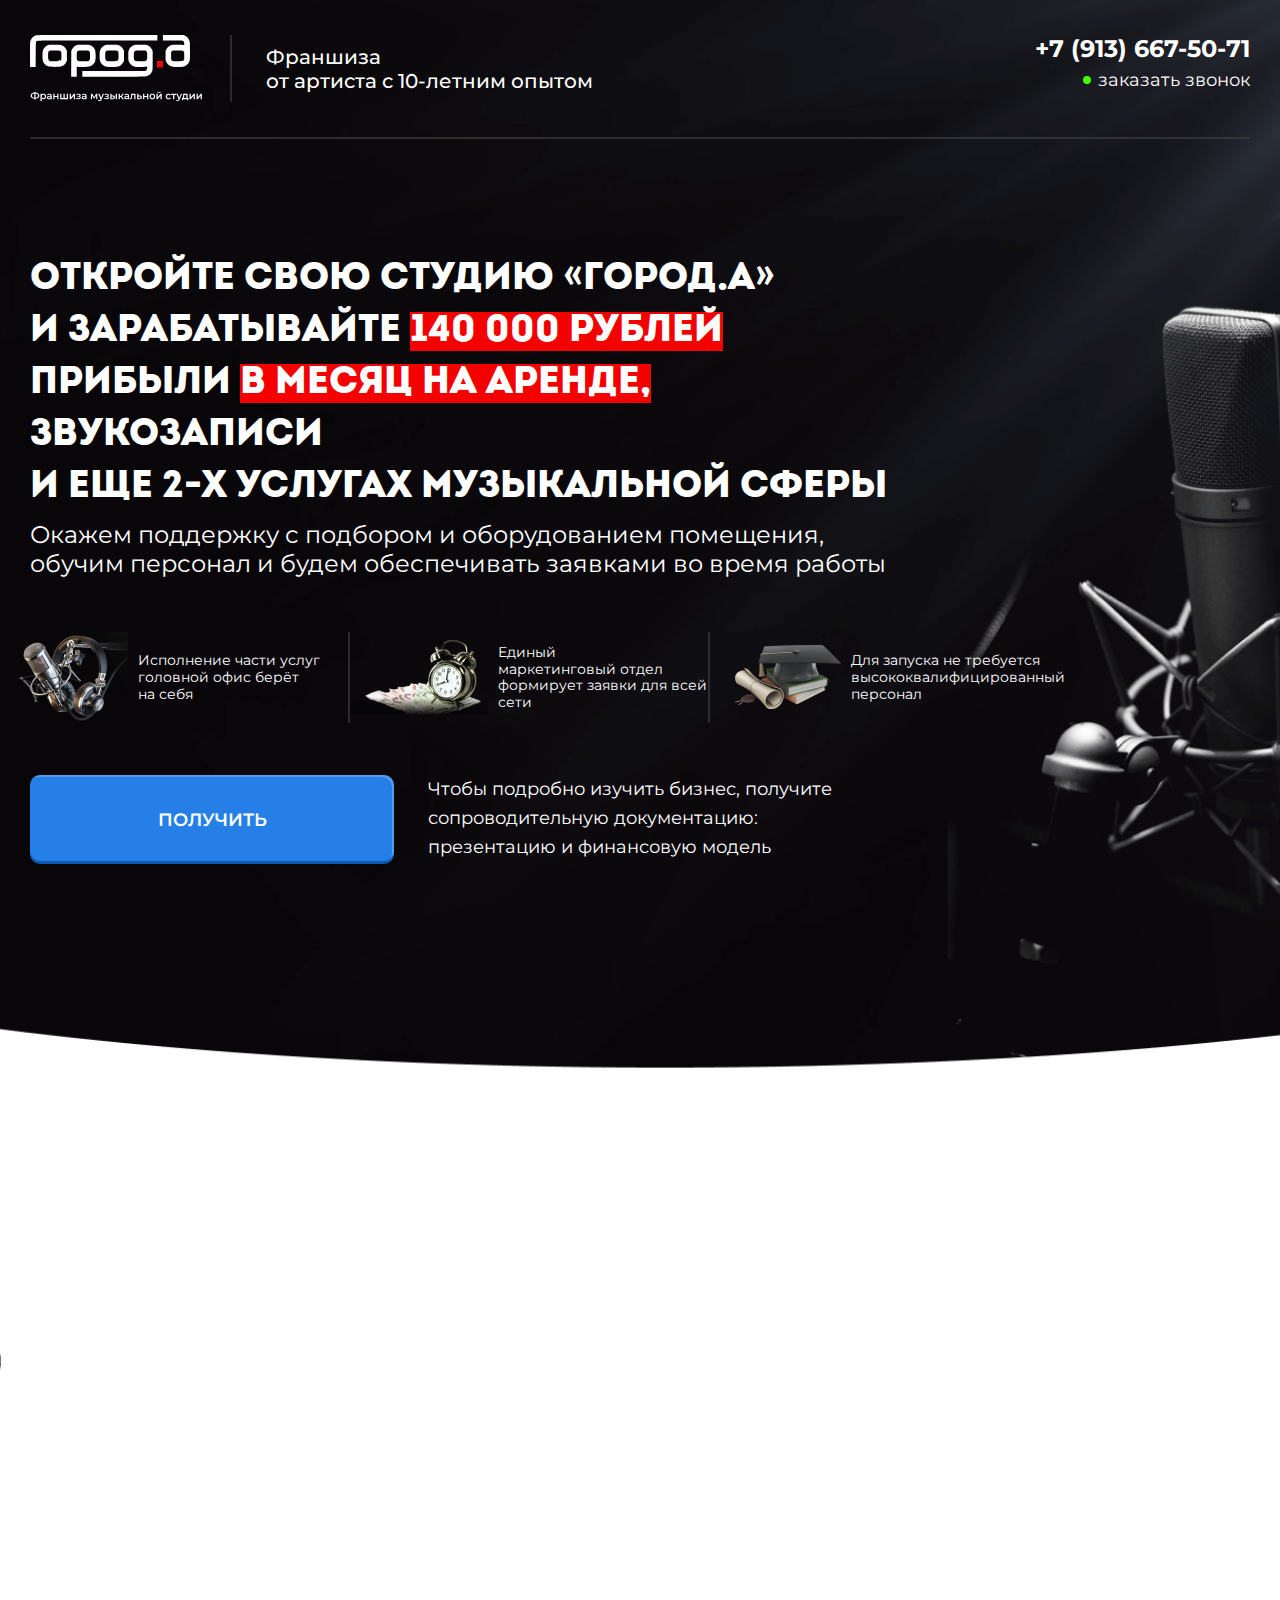
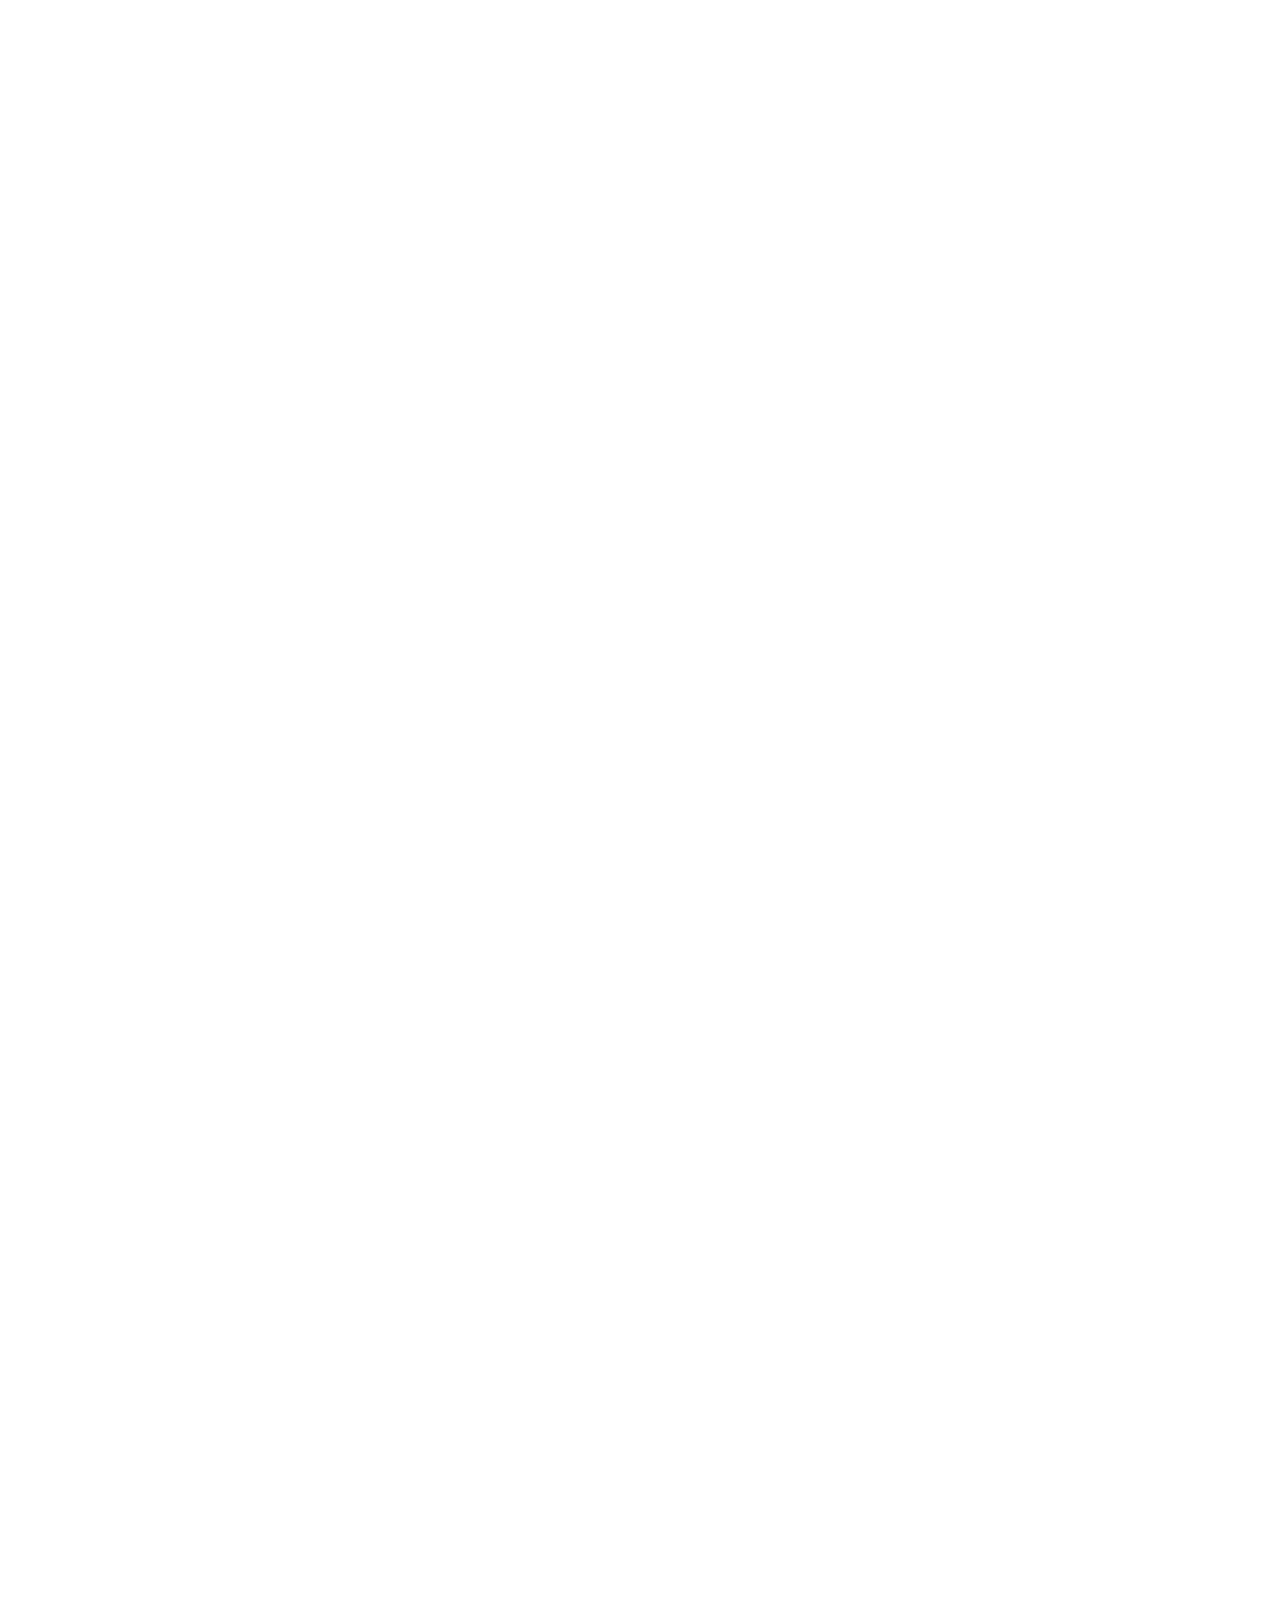
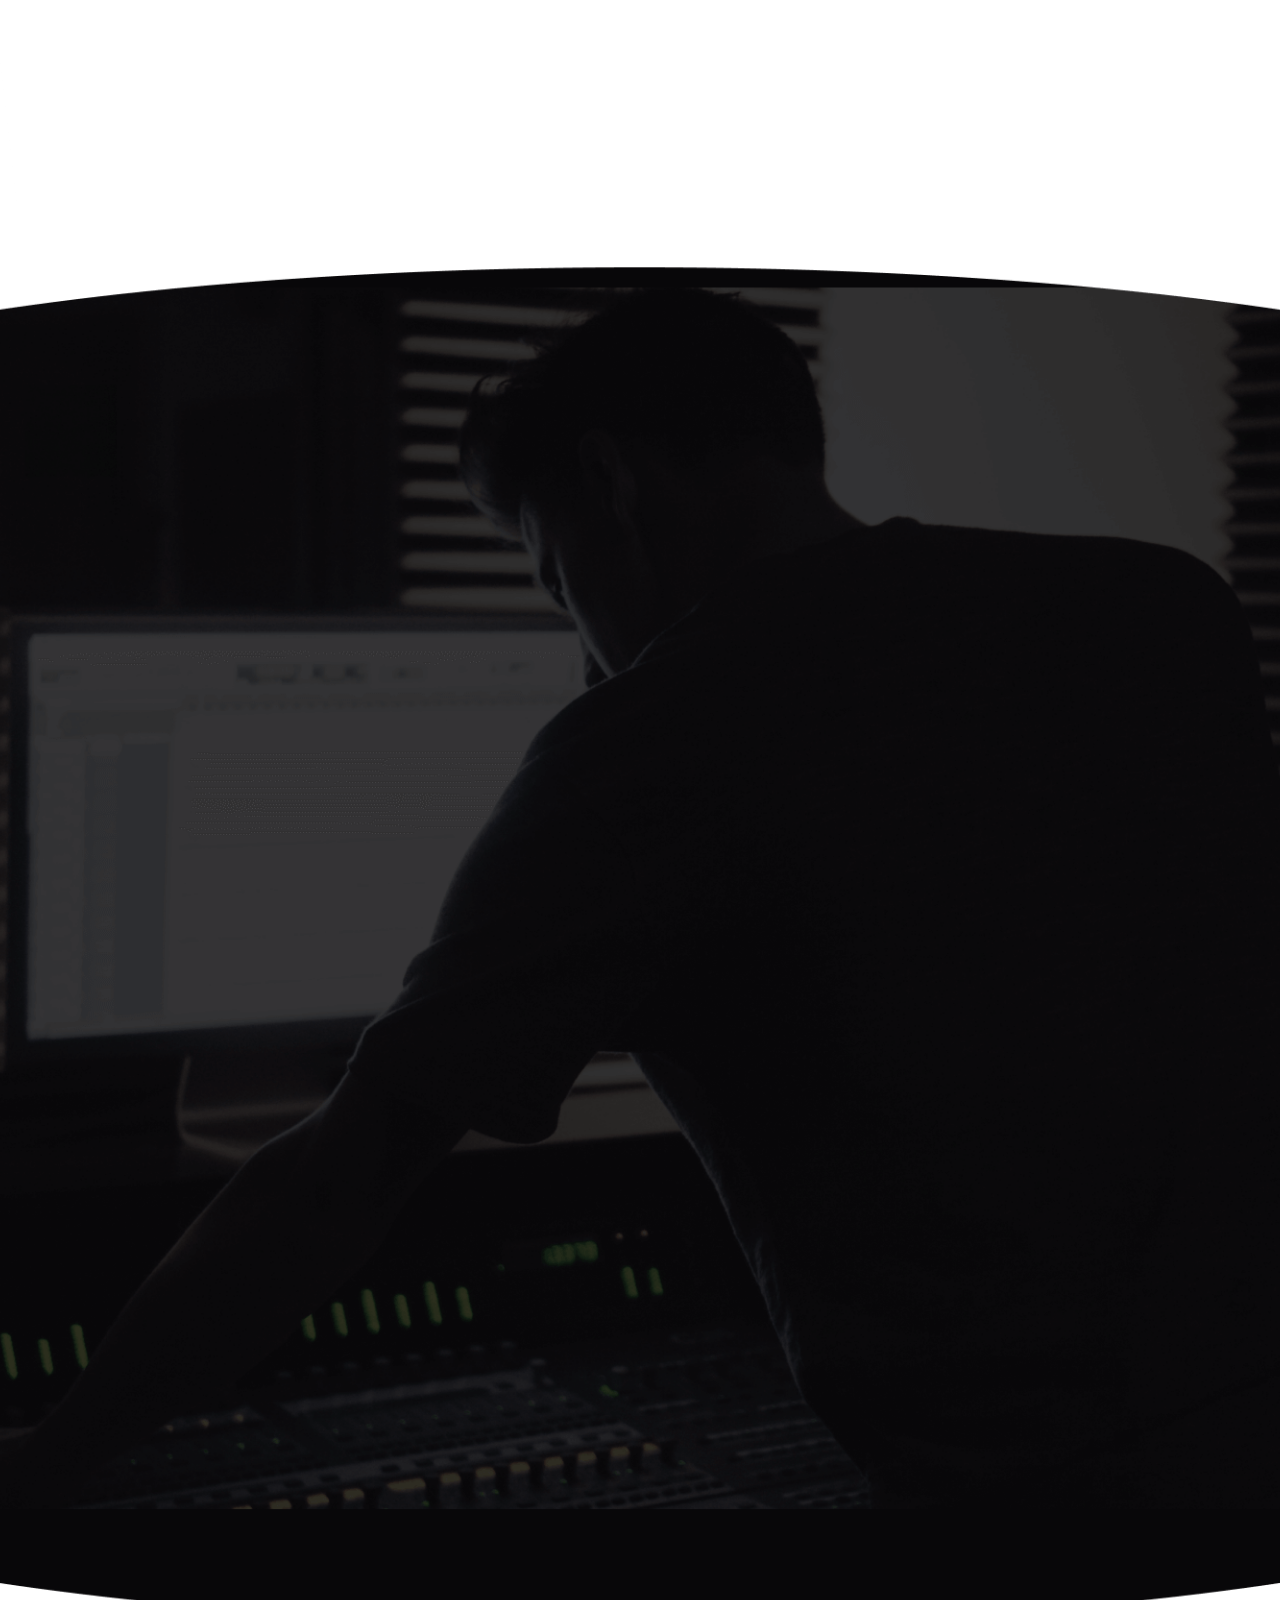
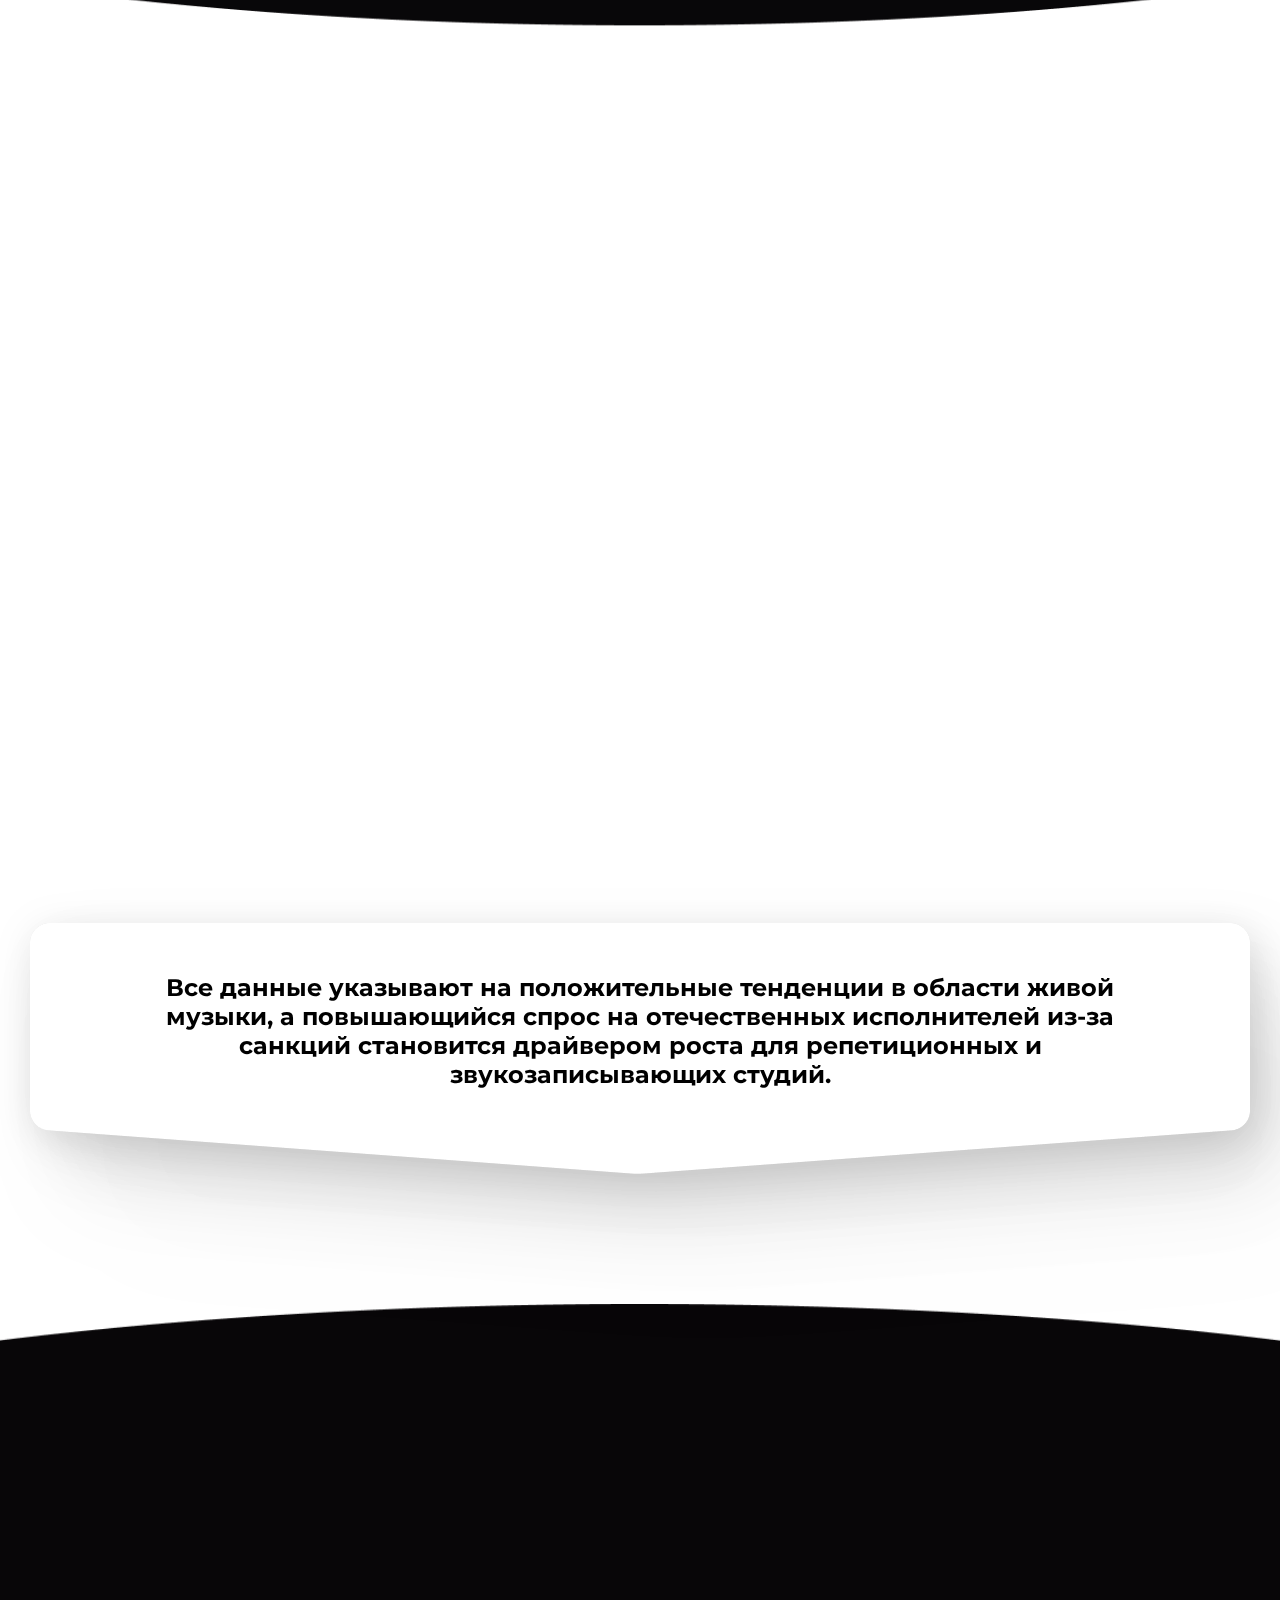
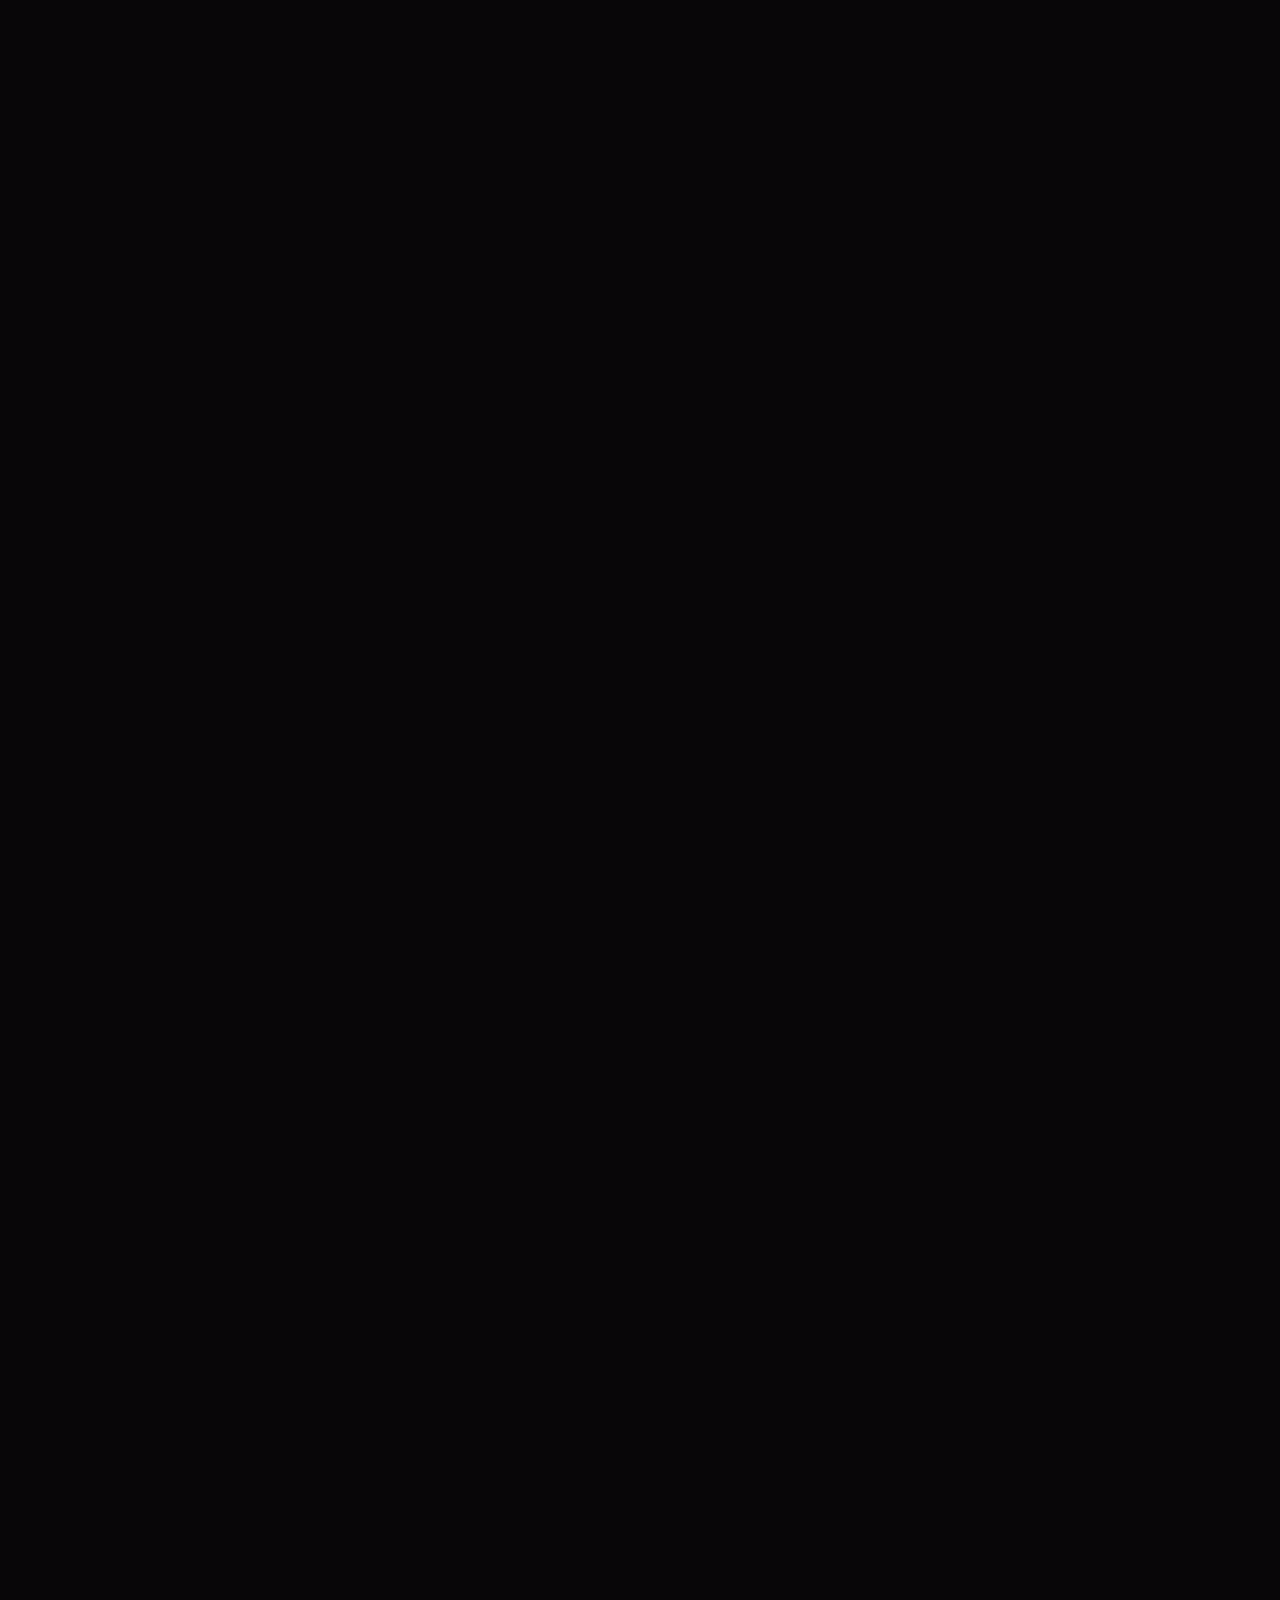
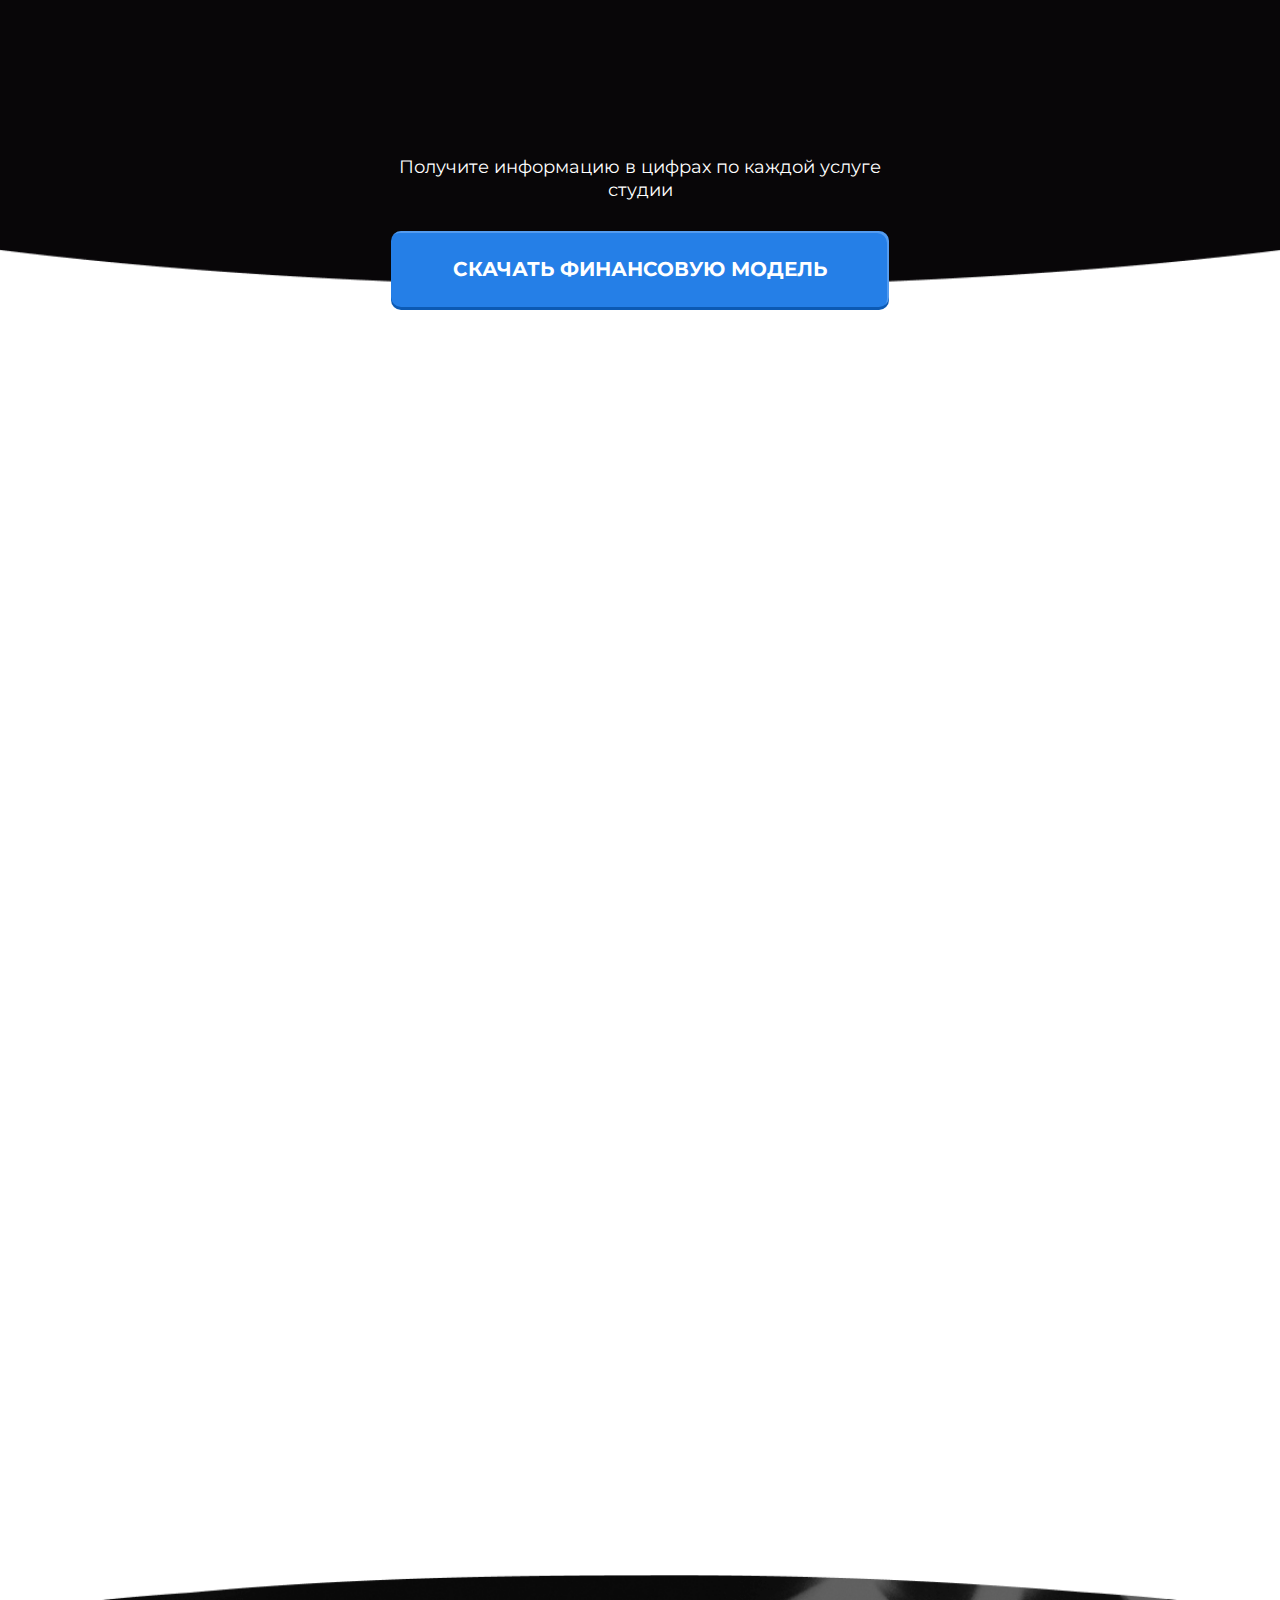
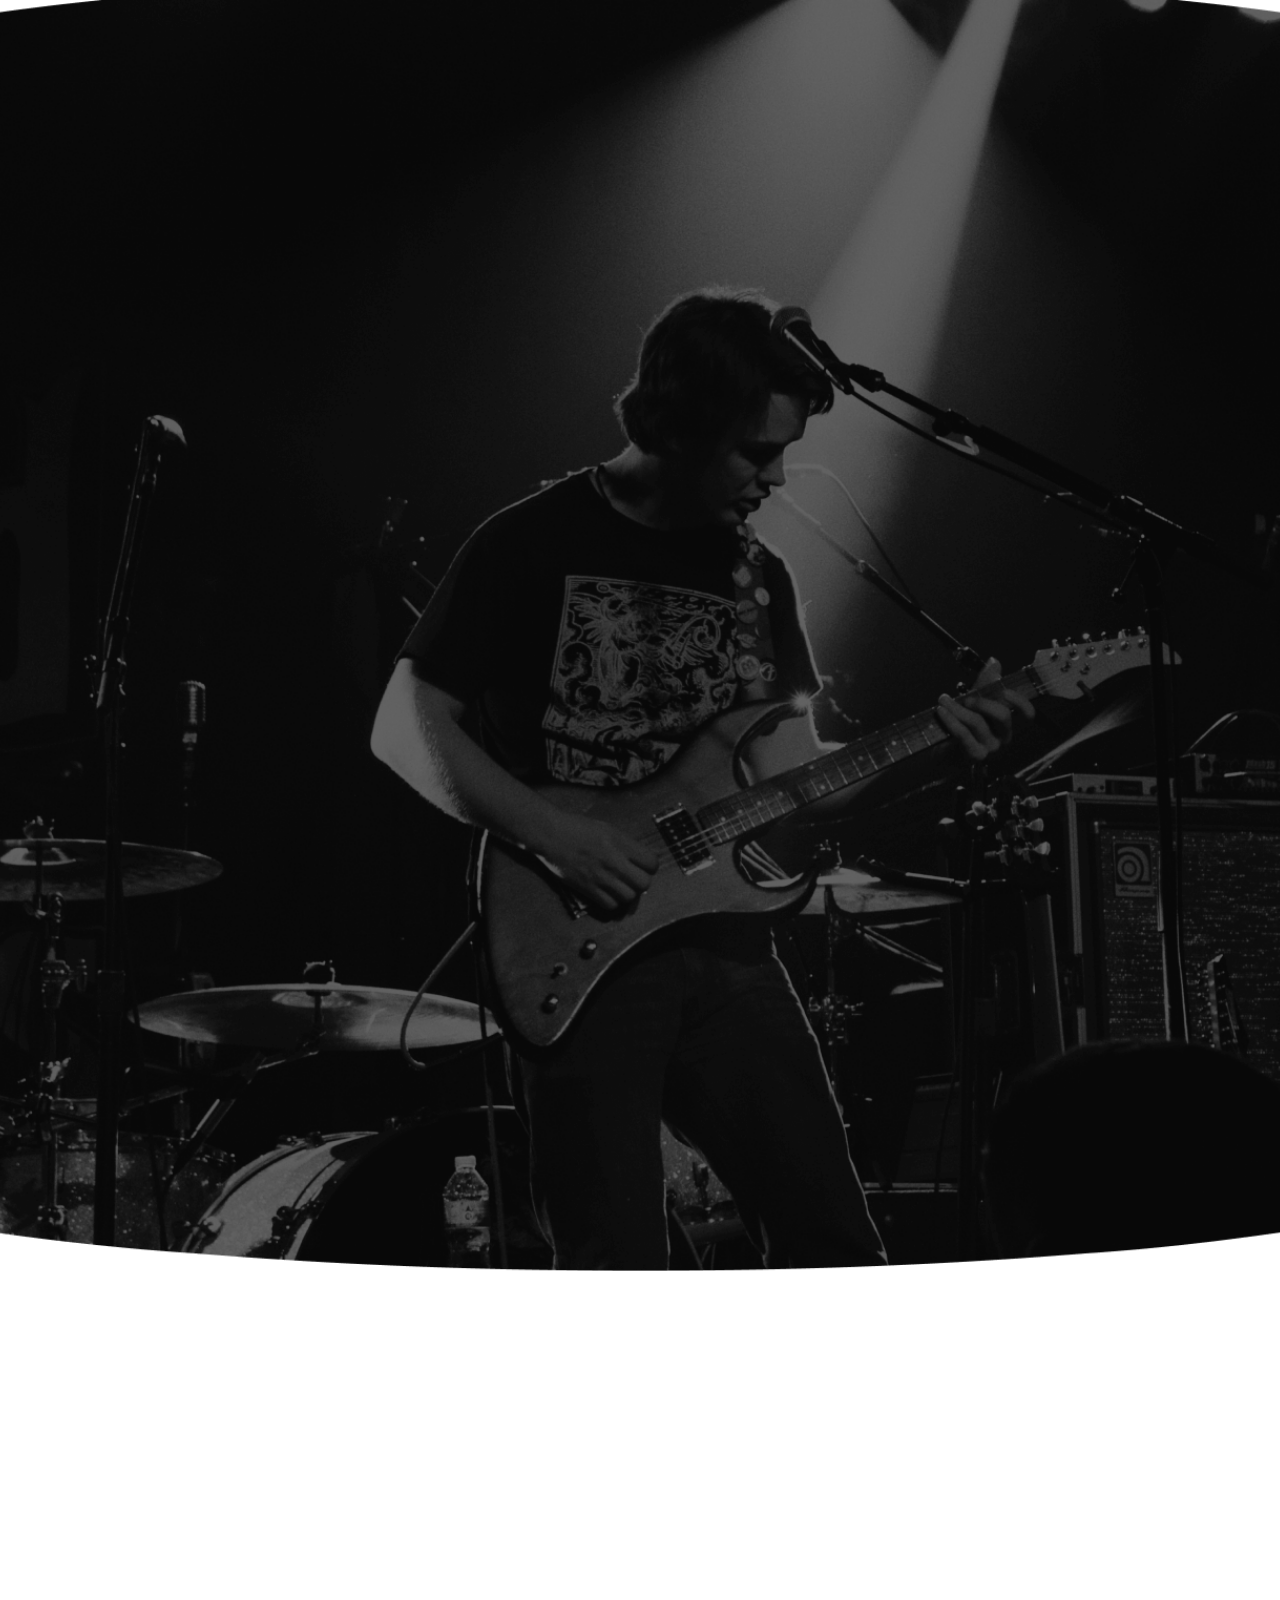
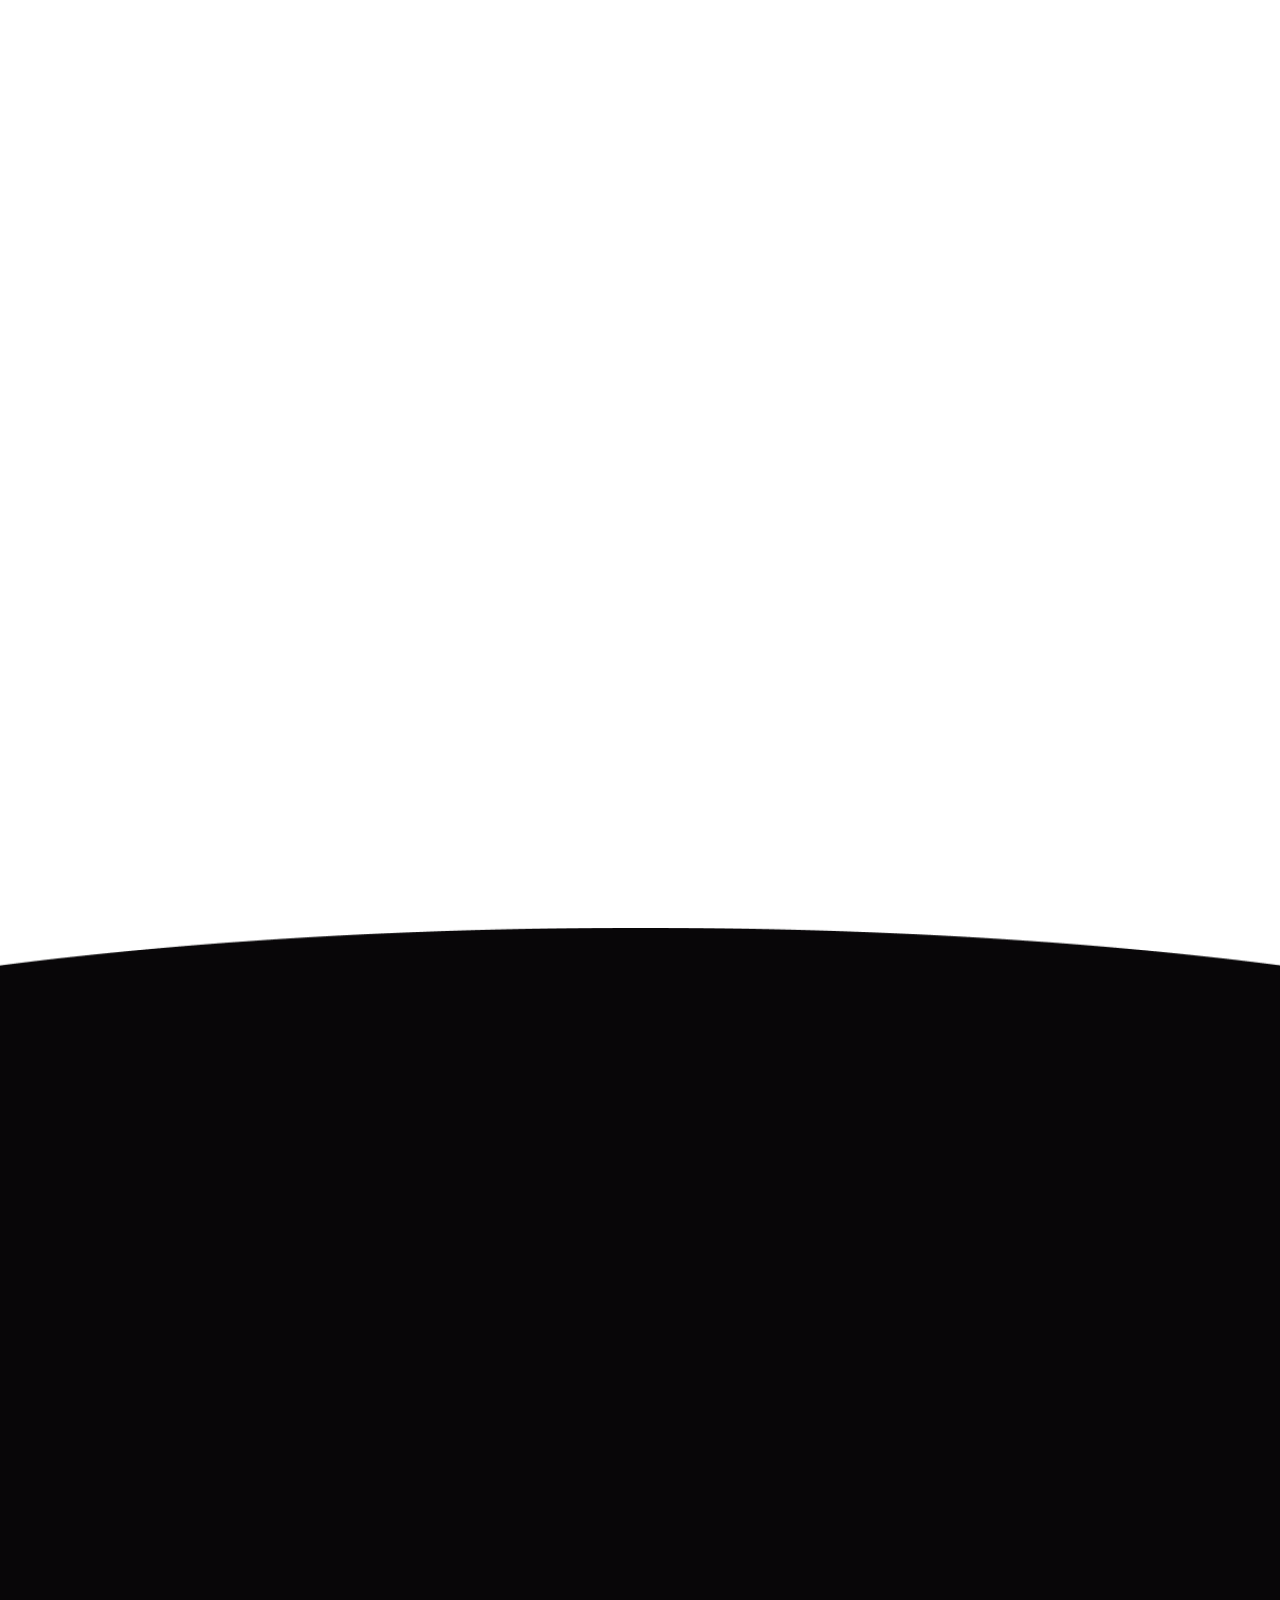
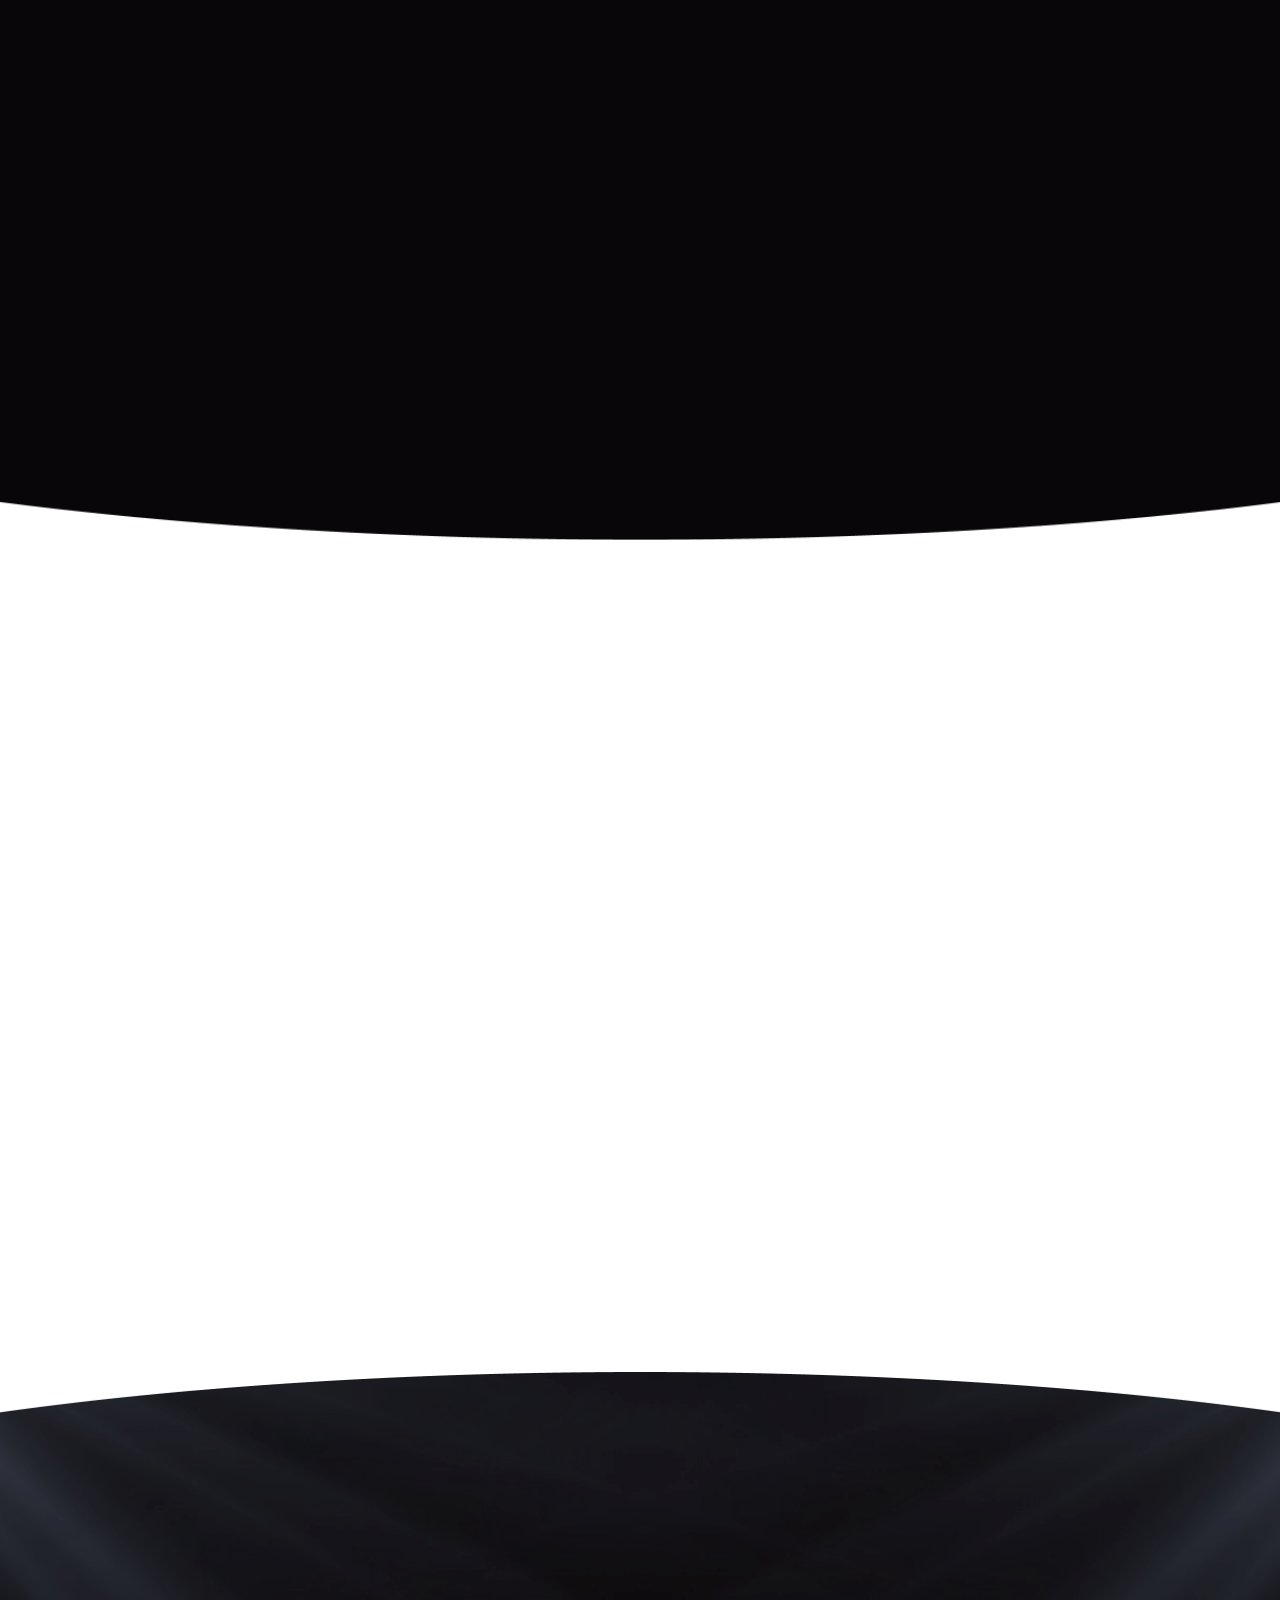
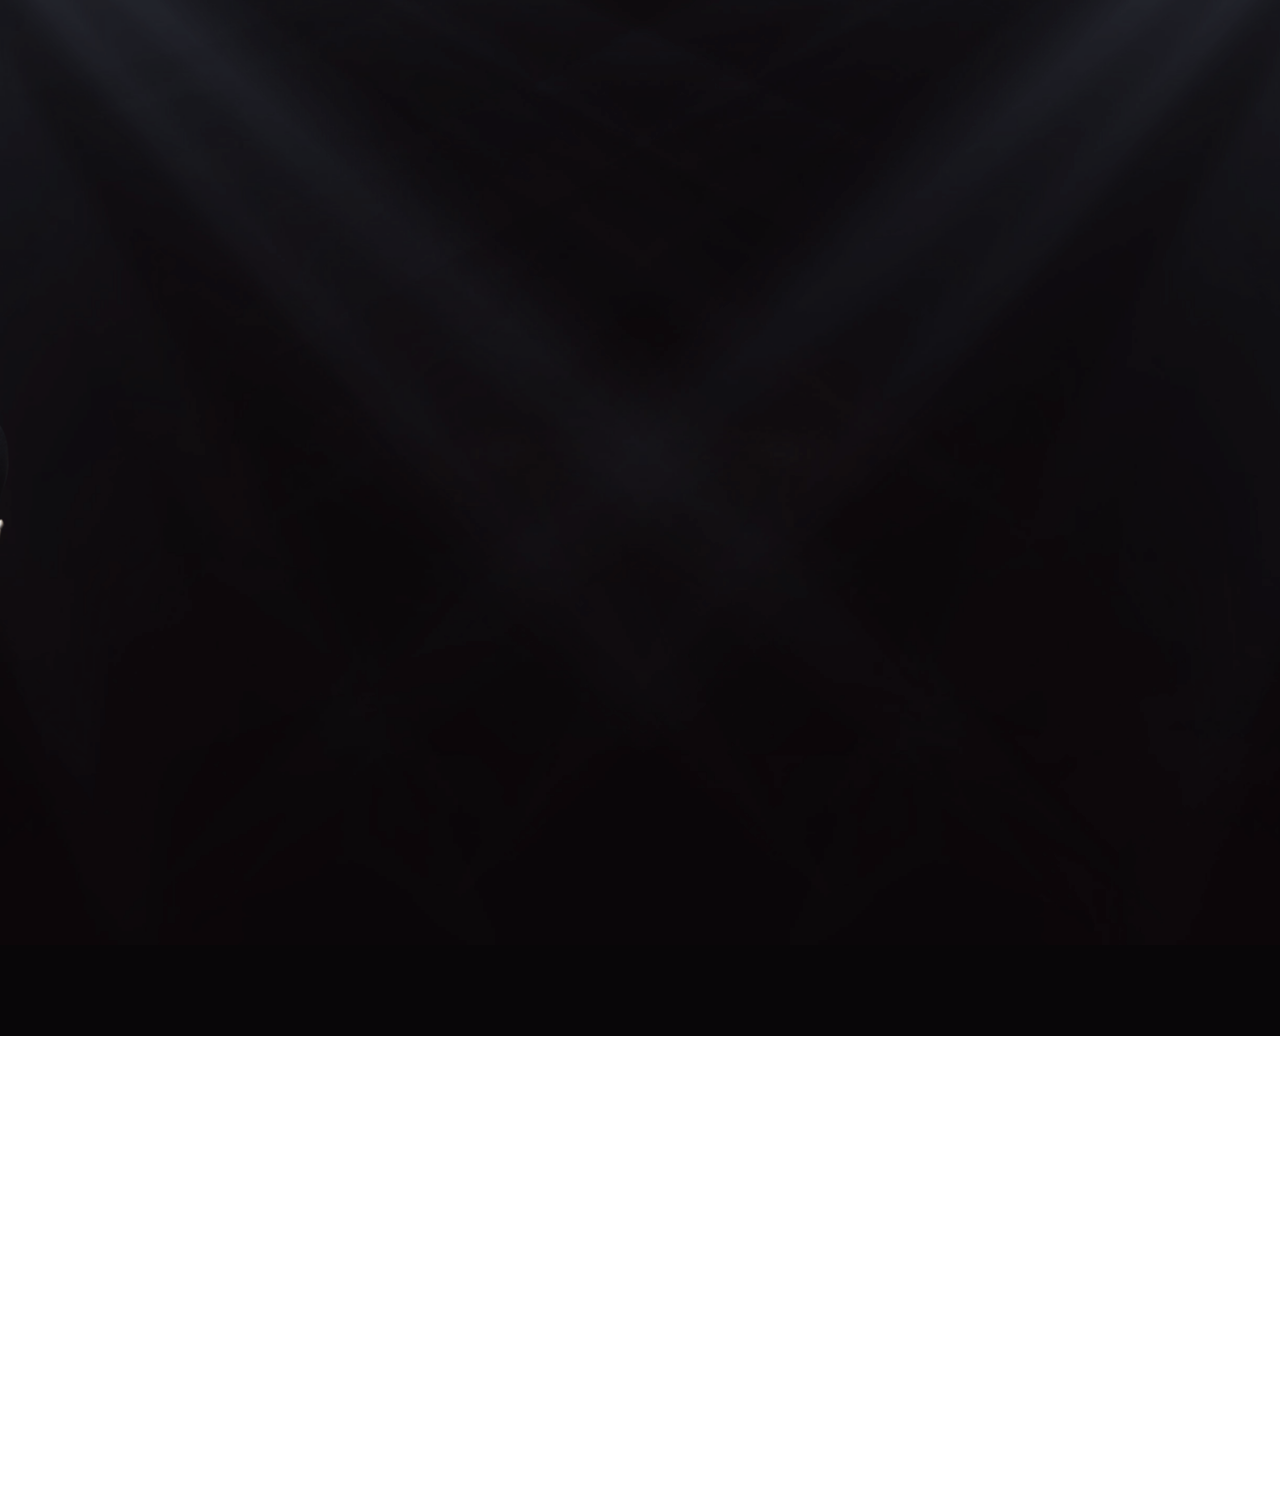
==== commit a62b664c: "finally" ====
--- a/index.html
+++ b/index.html
@@ -178,7 +178,7 @@
             <h4 class="essence__subtitle rooms__subtitle wow fadeInUp">
               Студия делится <span>на 6 комнат</span>
             </h4>
-            <div class="slider__container multiple-items">
+            <div class="slider__container multiple-items wow fadeInUp">
               <div class="card">
                 <img src="./img/rooms/01.jpg" alt="room" />
                 <div class="room__name">Красная</div>
@@ -204,7 +204,7 @@
                 <div class="room__name">Звукозапись</div>
               </div>
             </div>
-            <p class="rooms__descr">
+            <p class="rooms__descr wow pulse">
               Студия делится на&nbsp;6&nbsp;комнат: красная, серая,
               белая&nbsp;&mdash; оборудованы всем инструментарием для репетиций
               групп, бежевая&nbsp;&mdash; для обучения вокалу,
@@ -216,13 +216,13 @@
         <section class="history">
           <div class="container">
             <div class="history__content">
-              <div class="owner__block">
+              <div class="owner__block wow fadeInLeft">
                 <img src="./img/history/owner.jpg" alt="owner" />
                 <div class="owner__name">
                   Кунгурцев Илья Евгеньевич <span>Основатель компании</span>
                 </div>
               </div>
-              <div class="history__descr">
+              <div class="history__descr  wow fadeInRight">
                 <div class="history__title">
                   Как появилась студия: <span>история основателя</span>
                 </div>
@@ -254,8 +254,8 @@
         <section class="trend">
           <div class="container">
             <div class="trend__body">
-              <h2 class="title trend__title">Тенденции рынка</h2>
-              <p class="trend__descr">
+              <h2 class="title trend__title wow fadeInUp">Тенденции рынка</h2>
+              <p class="trend__descr wow fadeInUp">
                 Согласно проведённым исследованиям информационного канала
                 &laquo;Яндекс Wordstat&raquo; за&nbsp;2020-2022&nbsp;годы, спрос
                 на&nbsp;студии звукозаписи остаётся на&nbsp;стабильно высоком
@@ -265,7 +265,7 @@
                 месяц.
               </p>
               <div class="trend__list">
-                <div class="trend__item">
+                <div class="trend__item wow fadeInLeft">
                   <p class="trend__item-descr">
                     По&nbsp;данным PwC, рынок живой музыки, несмотря
                     на&nbsp;стремительное развитие музыкального стриминга,
@@ -280,7 +280,7 @@
                     class="first-photo"
                   />
                 </div>
-                <div class="trend__item">
+                <div class="trend__item wow fadeInDown">
                   <p class="trend__item-descr">
                     Для сравнения: на&nbsp;глобальном музыкальном рынке объём
                     сегмента живой музыки лишь ненамного превышает объём
@@ -293,7 +293,7 @@
                     class="second-photo"
                   />
                 </div>
-                <div class="trend__item">
+                <div class="trend__item wow fadeInRight">
                   <p class="trend__item-descr">
                     Согласно прогнозам, объём сегмента музыкальной индустрии
                     превысит значение 2014 года уже в&nbsp;2023&nbsp;году,
@@ -325,16 +325,16 @@
         <section class="services">
           <div class="services__body">
             <div class="container">
-              <div class="services__title title">
+              <div class="services__title title wow fadeInUp">
                 Направления услуг компании
               </div>
-              <p class="secvices__descr">
+              <p class="secvices__descr wow fadeInUp">
                 Отличительной особенностью является&nbsp;то, что в&nbsp;студии
                 есть весь комплекс оборудования: для обучения, создания музыки,
                 самостоятельных занятий на&nbsp;инструментах.
               </p>
               <div class="services__list">
-                <div class="services__item">
+                <div class="services__item wow fadeInUp">
                   <div class="services__photo">
                     <img
                       src="./img/services/01.png"
@@ -363,7 +363,7 @@
                     </p>
                   </div>
                 </div>
-                <div class="services__item">
+                <div class="services__item wow fadeInUp">
                   <div class="services__photo">
                     <img
                       src="./img/services/02.png"
@@ -384,7 +384,7 @@
                     </p>
                   </div>
                 </div>
-                <div class="services__item">
+                <div class="services__item wow fadeInUp">
                   <div class="services__photo">
                     <img
                       src="./img/services/03.png"
@@ -403,7 +403,7 @@
                     </p>
                   </div>
                 </div>
-                <div class="services__item">
+                <div class="services__item wow fadeInUp">
                   <div class="services__photo">
                     <img
                       src="./img/services/04.png"
@@ -426,7 +426,7 @@
                 </div>
               </div>
               <div class="services__group">
-                <div class="services__elem">
+                <div class="services__elem wow fadeInLeft">
                   <div class="services__photo">
                     <img
                       src="img/services/001.png"
@@ -439,7 +439,7 @@
                     записи.
                   </p>
                 </div>
-                <div class="services__elem">
+                <div class="services__elem wow fadeInUp">
                   <div class="services__photo">
                     <img
                       src="img/services/002.png"
@@ -453,7 +453,7 @@
                     студию в социальных сетях.
                   </p>
                 </div>
-                <div class="services__elem last">
+                <div class="services__elem last wow fadeInRight">
                   <div class="services__photo">
                     <img
                       src="img/services/003.png"
@@ -483,15 +483,15 @@
         </section>
         <section class="feedback">
           <div class="container">
-            <h2 class="feedback__title title">
+            <h2 class="feedback__title title wow fadeInUp">
               Слова клиентов о работе с компанией
             </h2>
-            <p class="feedback__descr">
+            <p class="feedback__descr wow fadeInUp">
               Правильно подобранное оборудование и компетентный персонал
               позволяют получать 95% положительных отзывов в открытых
               источниках.
             </p>
-            <div class="feedback__list">
+            <div class="feedback__list wow fadeInUp">
               <div class="feedback__item">
                 <div class="first__item">
                   <div class="first__item-photo">
@@ -615,7 +615,7 @@
                 </div>
               </div>
             </div>
-            <div class="feedback__block">
+            <div class="feedback__block wow fadeInUp">
               <p class="feedback__block-text">
                 Команда франшизы регулярно изучает отзывы,
                 <span>после чего</span> совершенствует сервис
@@ -628,12 +628,12 @@
         <section class="support">
           <div class="container">
             <div class="support__body">
-              <h2 class="support__title title">Поддержка на этапе запуска</h2>
-              <p class="support__descr">
+              <h2 class="support__title title wow fadeInUp">Поддержка на этапе запуска</h2>
+              <p class="support__descr wow fadeInUp">
                 Франчайзинговый пакет включает в себя 3 этапа поддержки:
               </p>
               <div class="support__list">
-                <div class="support__item">
+                <div class="support__item wow fadeInLeft">
                   <div class="support__item-photo">
                     <img
                       src="./img/support/01.png"
@@ -651,7 +651,7 @@
                     </p>
                   </div>
                 </div>
-                <div class="support__item">
+                <div class="support__item wow fadeInUp">
                   <div class="support__item-photo">
                     <img
                       src="./img/support/02.png"
@@ -671,7 +671,7 @@
                     </p>
                   </div>
                 </div>
-                <div class="support__item">
+                <div class="support__item wow fadeInRight">
                   <div class="support__item-photo">
                     <img
                       src="./img/support/03.png"
@@ -702,7 +702,7 @@
                   </div>
                 </div>
               </div>
-              <div class="support__button">
+              <div class="support__button wow fadeInUp">
                 <div class="support__button-descr">
                   Узнайте больше о поддержке франшизы на этапе запуска, получите
                   презентацию
@@ -715,12 +715,12 @@
         <section class="investment">
           <div class="container">
             <div class="investment__body">
-              <h2 class="investment__title title">Честно об инвестициях</h2>
-              <p class="investment__descr">
+              <h2 class="investment__title title wow fadeInUp">Честно об инвестициях</h2>
+              <p class="investment__descr wow fadeInUp">
                 Уже изучили все нюансы открытия студии на практике и составили
                 план вложений:
               </p>
-              <div class="investment__list">
+              <div class="investment__list wow fadeInUp">
                 <div class="investment__item odd">
                   <div class="investment__point">Регистрация ИП</div>
                   <div class="investment__price">3 900 ₽</div>
@@ -774,7 +774,7 @@
                   <div class="investment__price">1 385 400 ₽</div>
                 </div>
               </div>
-              <div class="investment__info">
+              <div class="investment__info wow fadeInUp">
                 *Суммы некоторых позиций могут варьироваться в зависимости от
                 региона.
               </div>
@@ -784,11 +784,11 @@
         <section class="assistance">
           <div class="container">
             <div class="assistance__body">
-              <h2 class="assistance__title title">
+              <h2 class="assistance__title title wow fadeInUp">
                 Поддержка франшизы во время работы
               </h2>
               <div class="assistance__list">
-                <div class="assistance__item">
+                <div class="assistance__item wow fadeInLeft">
                   <p class="assistance__item-descr">
                     Реализуем маркетинговые кампании, а также исполнение части
                     услуг берём на себя.
@@ -801,7 +801,7 @@
                     />
                   </div>
                 </div>
-                <div class="assistance__item">
+                <div class="assistance__item wow fadeInUp">
                   <p class="assistance__item-descr">
                     Чтобы упростить работу партнёрам с подбором персонала,
                     услуги звукорежиссёра будет исполнять головная компания, а
@@ -815,7 +815,7 @@
                     />
                   </div>
                 </div>
-                <div class="assistance__item">
+                <div class="assistance__item wow fadeInRight">
                   <p class="assistance__item-descr">
                     Значительная доля заявок поступает из социальных сетей -
                     45%, поэтому настройкой и ведением таргетированной рекламы
@@ -830,14 +830,14 @@
                   </div>
                 </div>
               </div>
-              <div class="assistance__block">
+              <div class="assistance__block wow fadeInUp">
                 <img src="./img/assistance/block.png" alt="block" />
                 <p class="assistance__block-descr">
                   Это позволит регулярно получать новых клиентов, сэкономив при
                   этом ресурсы на зарплате маркетологов и тестировании рекламы.
                 </p>
               </div>
-              <div class="assistance__button">
+              <div class="assistance__button wow fadeInUp">
                 <div class="assistance__button-descr">
                   Убедитесь в экспертности команды франшизы, прочитав подробную
                   информацию о проекте
@@ -852,15 +852,15 @@
         <section class="indicators">
           <div class="container">
             <div class="indicators__body">
-              <h2 class="indicators__title title">
+              <h2 class="indicators__title title wow fadeInUp">
                 Ключевые финансовые показатели
               </h2>
-              <p class="indicators__descr">
+              <p class="indicators__descr wow fadeInUp">
                 Реальные цифры, которых можно достичь, работая по бизнес-модели
                 франшизы
               </p>
               <div class="indicators__list">
-                <div class="indicators__item">
+                <div class="indicators__item wow fadeInLeft">
                   <div class="indicators__elem">
                     <div class="indicators__elem-text">
                       Средняя ежемесячная выручка:
@@ -874,7 +874,7 @@
                     <div class="indicators__elem-amount">140 620 ₽</div>
                   </div>
                 </div>
-                <div class="indicators__item">
+                <div class="indicators__item wow fadeInRight">
                   <div class="indicators__elem">
                     <div class="indicators__elem-text">Выручка за 3 года:</div>
                     <div class="indicators__elem-amount">10 055 400 ₽</div>
@@ -888,13 +888,13 @@
                 </div>
               </div>
               <div class="indicator__second-list">
-                <div class="indicator__second-item">
+                <div class="indicator__second-item wow fadeInLeft">
                   <p class="indicator__second-descr">
                     Рентабельность по чистой прибыли
                   </p>
                   <div class="indicator__second-amount">46%</div>
                 </div>
-                <div class="indicator__second-item">
+                <div class="indicator__second-item wow fadeInUp">
                   <p class="indicator__second-descr">
                     Выход на плановые показатели продаж через:
                   </p>
@@ -903,7 +903,7 @@
                     <p class="month">месяцев</p>
                   </div>
                 </div>
-                <div class="indicator__second-item">
+                <div class="indicator__second-item wow fadeInRight">
                   <p class="indicator__second-descr">
                     Рентабельность по чистой прибыли
                   </p>
@@ -913,7 +913,7 @@
                   </div>
                 </div>
               </div>
-              <div class="indicator__subdescr">
+              <div class="indicator__subdescr wow fadeInUp">
                 Уже добились высоких показателей, но не собираемся
                 останавливаться – постоянно совершенствуем операционные
                 процессы, чтобы прибыль партнёров и всей сети росла с каждым
@@ -925,15 +925,15 @@
         <section class="studio">
           <div class="container">
             <div class="studio__body">
-              <h2 class="studio__title main__title">
+              <h2 class="studio__title main__title wow fadeInUp">
                 Запустите
                 <span>студию &laquo;Город.А&raquo;, </span
                 ><span>где&nbsp;70% клиентов </span><span>становятся </span
                 ><span>постоянными,</span>
                 и&nbsp;выйдите на&nbsp;плановую прибыль уже через 6&nbsp;месяцев
               </h2>
-              <p class="studio__descr">Кому подойдёт эта франшиза:</p>
-              <div class="studio__list">
+              <p class="studio__descr wow fadeInUp">Кому подойдёт эта франшиза:</p>
+              <div class="studio__list wow fadeInUp">
                 <div class="studio__item">
                   <div class="studio__item-photo">
                     <img
@@ -990,11 +990,11 @@
                   </p>
                 </div>
               </div>
-              <p class="studio__subtitle">
+              <p class="studio__subtitle wow fadeInUp">
                 Чтобы оказать полноценную поддержку каждому, запускаем не более
                 1 франчайзи в месяц.
               </p>
-              <div class="studio__form">
+              <div class="studio__form wow fadeInUp">
                 <form action="" class="form info-form">
                   <h3 class="form__title">
                     Проверьте, свободен ли ваш город для открытия по франшизе
@@ -1002,22 +1002,43 @@
                   <div class="form__field info-from__field">
                     <input
                       type="tel"
-                      class="form__input form__input-phone"
+                      class="form__input form__input-phone special"
                       name="phone"
                       placeholder="+7 (___) ___ ____"
+                      autocomplete="off"
                     />
                     <input
                       type="text"
-                      class="form__input form__input-city"
+                      class="form__input form__input-city special"
                       name="city"
                       placeholder="Город"
+                      autocomplete="off"
                     />
                     <input
                       type="text"
-                      class="form__input form__input-name"
+                      class="form__input form__input-name special"
                       name="name"
                       placeholder="Илья Евгеньевич"
-                    />
+                      autocomplete="off"
+                    />
+                    <input
+                    type="text"
+                    name="section-name-text"
+                    value="Проверьте, свободен ли ваш город для открытия по франшизе"
+                    hidden
+                  />
+                  <input
+                    type="text"
+                    name="section-btn-text"
+                    value="Проверить"
+                    hidden
+                  />
+                  <input
+                    type="text"
+                    name="section-name"
+                    value="открытая"
+                    hidden
+                  />
                     <button type="submit" class="form__btn btn">
                       Проверить
                     </button>
@@ -1036,7 +1057,7 @@
           </div>
         </section>
       </div>
-      <footer class="footer">
+      <footer class="footer wow fadeInUp">
         <div class="container">
           <div class="footer__top">
             <div class="footer__city">
@@ -1046,12 +1067,12 @@
             </div>
             <div class="footer__socials">
               <div class="socials__youtube">
-                <a href=""
+                <a href="https://www.youtube.com/channel/UC2mVUfCjFdXu-tWDJNtPxGQ" target="_blank"
                   ><img src="./img/footer/youtube.svg" alt="youtube"
                 /></a>
               </div>
               <div class="socials__vk">
-                <a href=""><img src="./img/footer/vk.svg" alt="vk" /></a>
+                <a href="https://vk.com/studiogoroda" target="_blank"><img src="./img/footer/vk.svg" alt="vk" /></a>
               </div>
             </div>
             <div class="phone__block footer__phone">
@@ -1066,17 +1087,22 @@
 
           <div class="footer__bottom">
             <div class="footer__studio">
-              <span>«Студия Город.А» ®, 2018-2022 г.</span>
+              <span>«Студия Город.А» ®, 2018-<span class="date-now">2022</span> г.</span>
               <span>ИП Кунгурцев Илья Евгеньевич,</span>
               <span>ИНН 551905136728</span> Россия, Краснодарский край, г. Сочи
             </div>
             <div class="footer__links">
               <div class="footer__policy">
-                <a href="">Политика конфиденциальности</a>
+                <span class="politicy">Политика конфиденциальности</span>
               </div>
               <div class="footer__package">
                 <div class="package__text">
+                  <a
+                    href="https://xn--5-7sbamtgf4aex7b0b.xn--p1ai/"
+                    target="_blank"
+                    >
                   Упаковка и продвижение франшиз: <span>«Франчайзинг5»</span>
+                </a>
                 </div>
                 <img
                   src="./img/footer/f5.svg"
@@ -1112,30 +1138,32 @@
                       class="form__input form__input-phone form__popup modal__input-phone"
                       name="phone"
                       placeholder="+7 (___) ___ ____"
+                      autocomplete="off"
                     />
                     <input
                       type="text"
                       class="form__input form__input-name form__popup modal__input-name"
                       name="name"
                       placeholder="Илья Евгеньевич"
+                      autocomplete="off"
                     />
                     <input
                       type="email"
                       class="form__input form__input-email form__popup modal__input-email"
                       name="email"
                       placeholder="bestpartner@studiogoroda.ru"
+                      autocomplete="off"
                     />
                     <input
                       type="text"
                       name="section-name-text"
-                      value="Получите презентацию
-                    о бизнес-модели MaxDar Sound Security"
+                      value="Получите дополнительные материалы франшизы: презентацию и финансовую модель"
                       hidden
                     />
                     <input
                       type="text"
                       name="section-btn-text"
-                      value="Получить презентацию"
+                      value="Получить"
                       hidden
                     />
                     <input
@@ -1185,6 +1213,7 @@
                       class="form__input form__input-phone form__popup modal__input-phone"
                       name="phone"
                       placeholder="+7 (___) ___ ____"
+                      autocomplete="off"
                     />
 
                     <input
@@ -1192,24 +1221,25 @@
                       class="form__input form__input-name form__popup modal__input-name"
                       name="name"
                       placeholder="Илья Евгеньевич"
+                      autocomplete="off"
                     />
                     <input
                       type="email"
                       class="form__input form__input-email form__popup modal__input-email"
                       name="email"
                       placeholder="bestpartner@studiogoroda.ru"
+                      autocomplete="off"
                     />
                     <input
                       type="text"
                       name="section-name-text"
-                      value="Получите презентацию
-                  о бизнес-модели MaxDar Sound Security"
+                      value="ОСТАВЬТЕ ДАННЫЕ, МЕНЕДЖЕР С ВАМИ СВЯЖЕТСЯ В БЛИЖАЙШЕЕ РАБОЧЕЕ ВРЕМЯ"
                       hidden
                     />
                     <input
                       type="text"
                       name="section-btn-text"
-                      value="Получить презентацию"
+                      value="Связаться"
                       hidden
                     />
                     <input
@@ -1261,29 +1291,34 @@
                       class="form__input form__input-phone form__popup modal__input-phone"
                       name="phone"
                       placeholder="+7 (___) ___ ____"
+                      autocomplete="off"
                     />
                     <input
                       type="text"
                       class="form__input form__input-name form__popup modal__input-name"
                       name="name"
                       placeholder="Илья Евгеньевич"
+                      autocomplete="off"
                     />
                     <input
                       type="email"
                       class="form__input form__input-email form__popup modal__input-email"
                       name="email"
-                      placeholder="bestpartner@yagoda.me"
+                      placeholder="bestpartner@studiogoroda.ru"
+                      autocomplete="off"
                     />
                     <input
                       type="text"
                       name="section-name-text"
-                      value="Уже уходите?"
+                      value="Уже уходите?
+                      Получите презентацию
+                      франшизы на почту"
                       hidden
                     />
                     <input
                       type="text"
                       name="section-btn-text"
-                      value="Получить презентацию"
+                      value="Получить"
                       hidden
                     />
                     <input
@@ -1347,8 +1382,7 @@
                   2. Настоящая политика Оператора в отношении обработки
                   персональных данных (далее – Политика) применяется ко всей
                   информации, которую Оператор может получить о посетителях
-                  веб-сайта компании Max Dar Sound Security (полное ООО «СК
-                  МАКСДАР», ИНН 5262379949).
+                  веб-сайта компании «Студия Город.А» (ИП Кунгурцев Илья Евгеньевич, ИНН 551905136728).
                 </li>
               </ol>
 
@@ -1482,7 +1516,7 @@
                   предложениях и различных событиях. Пользователь всегда может
                   отказаться от получения информационных сообщений, направив
                   Оператору письмо на адрес электронной почты с доменом
-                  dp@md-ss.ru с пометкой «Отказ от уведомлений о новых продуктах
+                  garra55@inbox.ru с пометкой «Отказ от уведомлений о новых продуктах
                   и услугах и специальных предложениях».
                 </li>
                 <li class="priv-policy__item">
--- a/css/style.css
+++ b/css/style.css
@@ -681,7 +681,7 @@
   display: block;
   padding: 38px 0px;
 }
-@media (max-width: 1023px) {
+@media (max-width: 1070px) {
   .slider__container {
     padding: 25px 0px;
   }
@@ -718,7 +718,7 @@
   transition: all 0.3s ease-in;
 
 }
-@media (max-width: 1023px) {
+@media (max-width: 1070px) {
   .card {
     margin-right: 10px;
     filter: blur(0px);
@@ -1839,7 +1839,9 @@
   .assistance__block-descr {
     font-size: 16px;
   }
-
+  .assistance__block{
+    margin-bottom: 40px;
+  }
   .first__img {
     width: 210px;
   }
@@ -2018,6 +2020,18 @@
   }
 }
 @media (max-width: 600px) {
+  .indicators__elem-amount {
+    font-size: 14px;
+}
+.indicator__second-amount{
+  font-size: 14px;
+}
+.number{
+  font-size: 14px;
+}
+.month{
+  font-size: 14px;
+}
   .indicators__title {
     padding-top: 80px;
   }
--- a/css/formStyle.css
+++ b/css/formStyle.css
@@ -42,6 +42,9 @@
 }
 .form__input:focus{
   color: #000000;
+}
+.form__input.special:focus{
+  color: #cacaca;
 }
 .form__input.validate {
   border-bottom: 1px solid red;
--- a/css/modal.css
+++ b/css/modal.css
@@ -259,7 +259,90 @@
 	margin-right: 50px;
  }
  
-
+ .popup-politicy__content::after {
+  content: none;
+}
+.popup-politicy__content {
+  padding: 10px;
+}
+@media (max-width: 600px) {
+  .popup-politicy__content {
+    width: 100%;
+    max-width: 100%;
+  }
+}
+@media (max-width: 600px) {
+  .popup-politicy__content .btn-close {
+    right: -5px;
+    top: -37px;
+  }
+}
+.popup-politicy .politicy-close {
+  height: 45px;
+  margin-top: 15px;
+}
+
+.priv-policy {
+  position: relative;
+  max-width: 760px;
+  padding: 24px 44px;
+  background-color: white;
+  color: black;
+  font-size: 16px;
+}
+@media (max-width: 770px) {
+  .priv-policy {
+    padding: 20px 15px;
+  }
+}
+@media (max-width: 600px) {
+  .priv-policy {
+    font-size: 14px;
+  }
+
+}
+
+.priv-policy__title {
+  padding-bottom: 35px;
+  text-align: center;
+  font-family: "Lato-Bold";
+  font-weight: 700;
+}
+
+.priv-policy__subtitle,
+.priv-policy__text {
+  font-family: "Lato-Bold";
+  font-weight: 700;
+  margin-bottom: 5px;
+}
+
+.priv-policy__list {
+  padding-left: 25px;
+  list-style: none;
+}
+
+.priv-policy__item {
+  padding-bottom: 5px;
+}
+.from__policy-modal {
+  padding: 0px 25px;
+  align-items: flex-start;
+}
+@media (max-width: 976px) {
+  .from__policy-modal {
+    margin: 20px auto;
+  }
+}
+@media (max-width: 770px) {
+  .from__policy-modal {
+    margin: 20px auto;
+  }
+}
+@media (max-width: 770px){
+	.from__policy-modal {
+		margin: 0px auto;
+  }
+}
 @media (max-width: 1160px) {
 	.popup-presentation__form {
 		border: none;
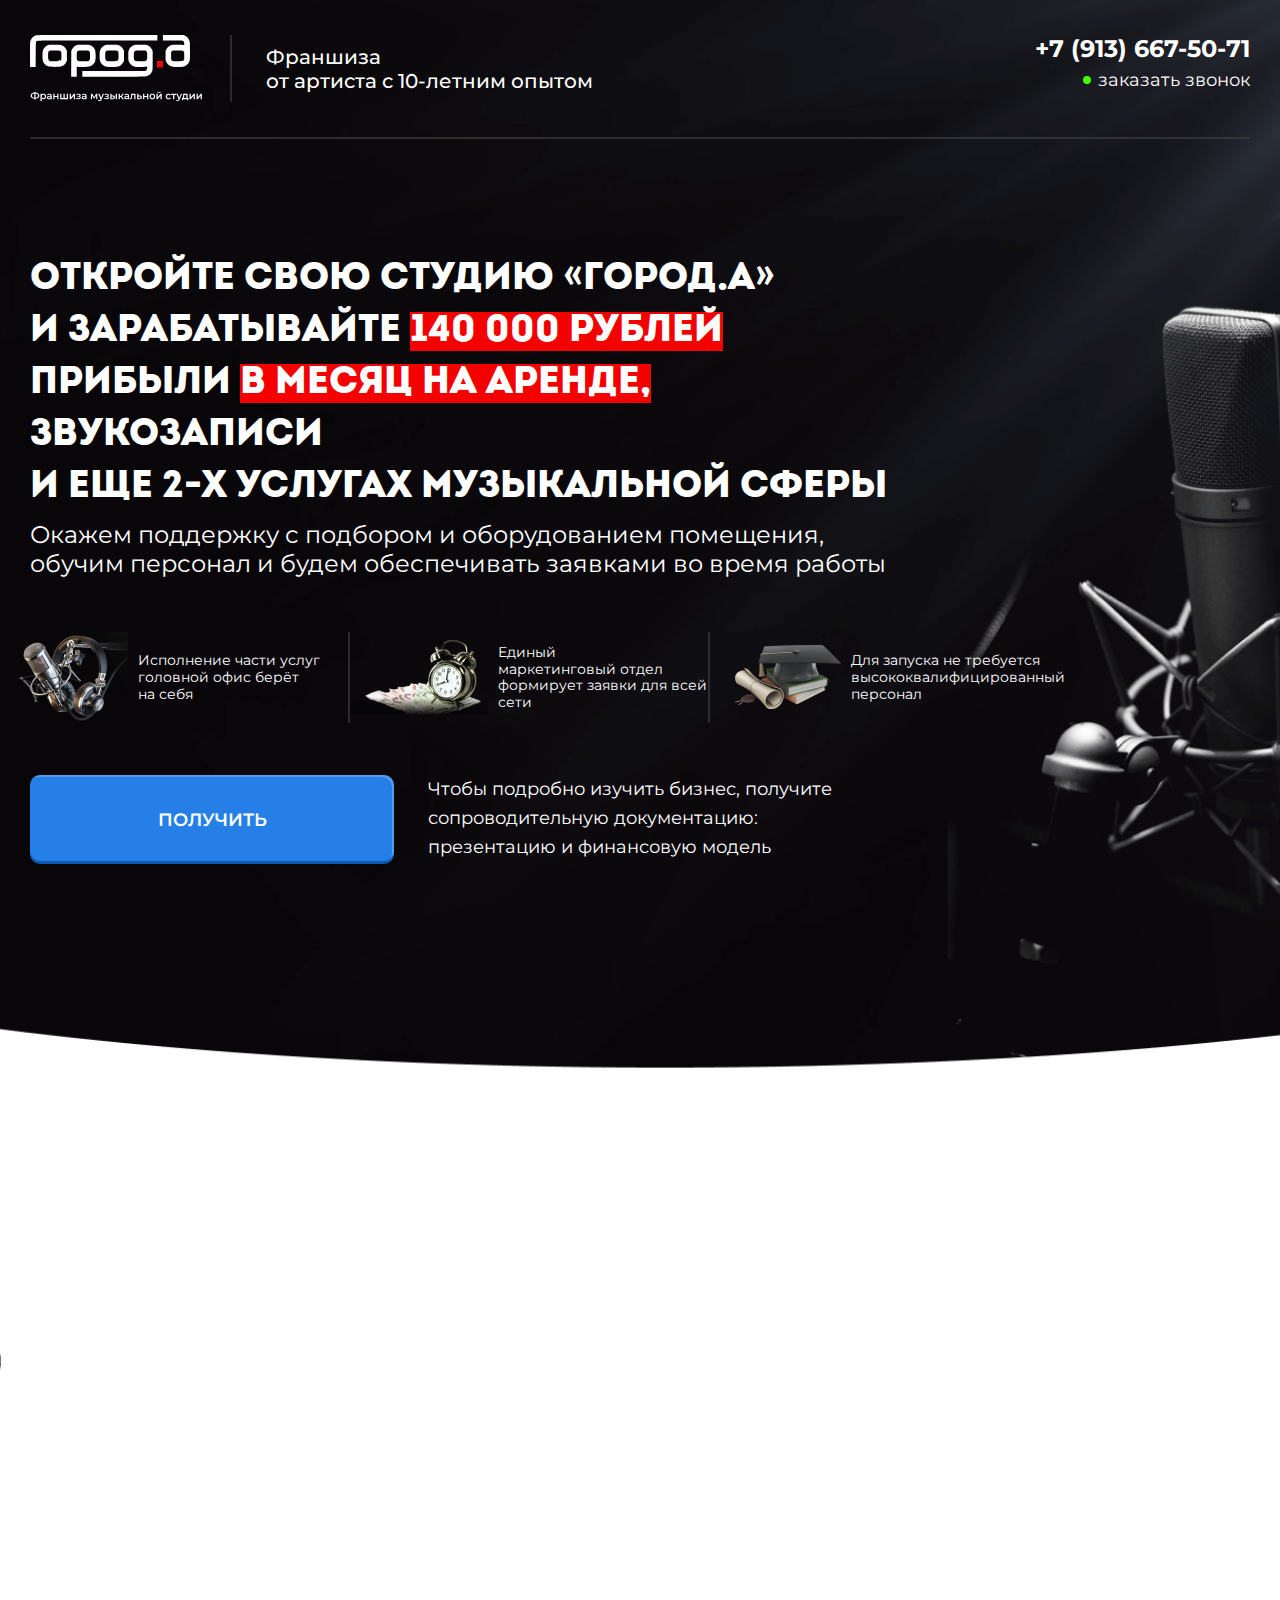
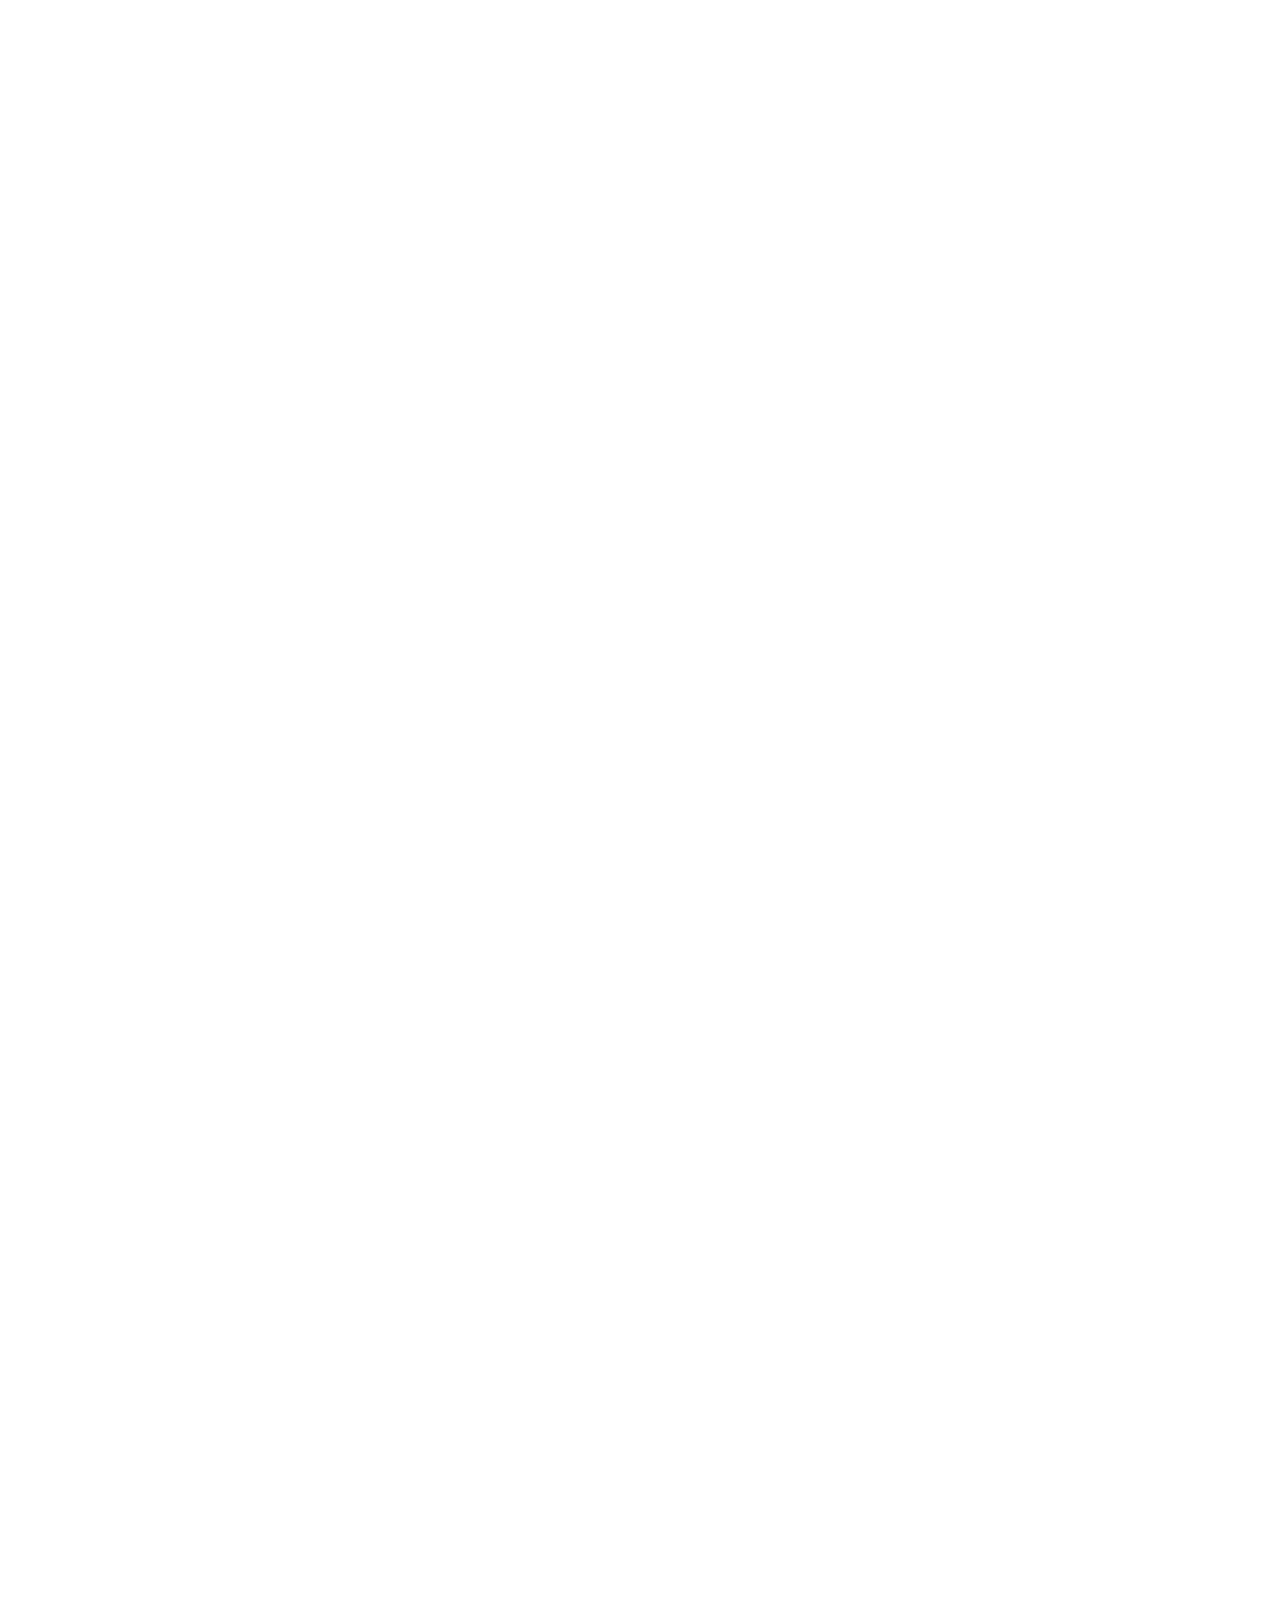
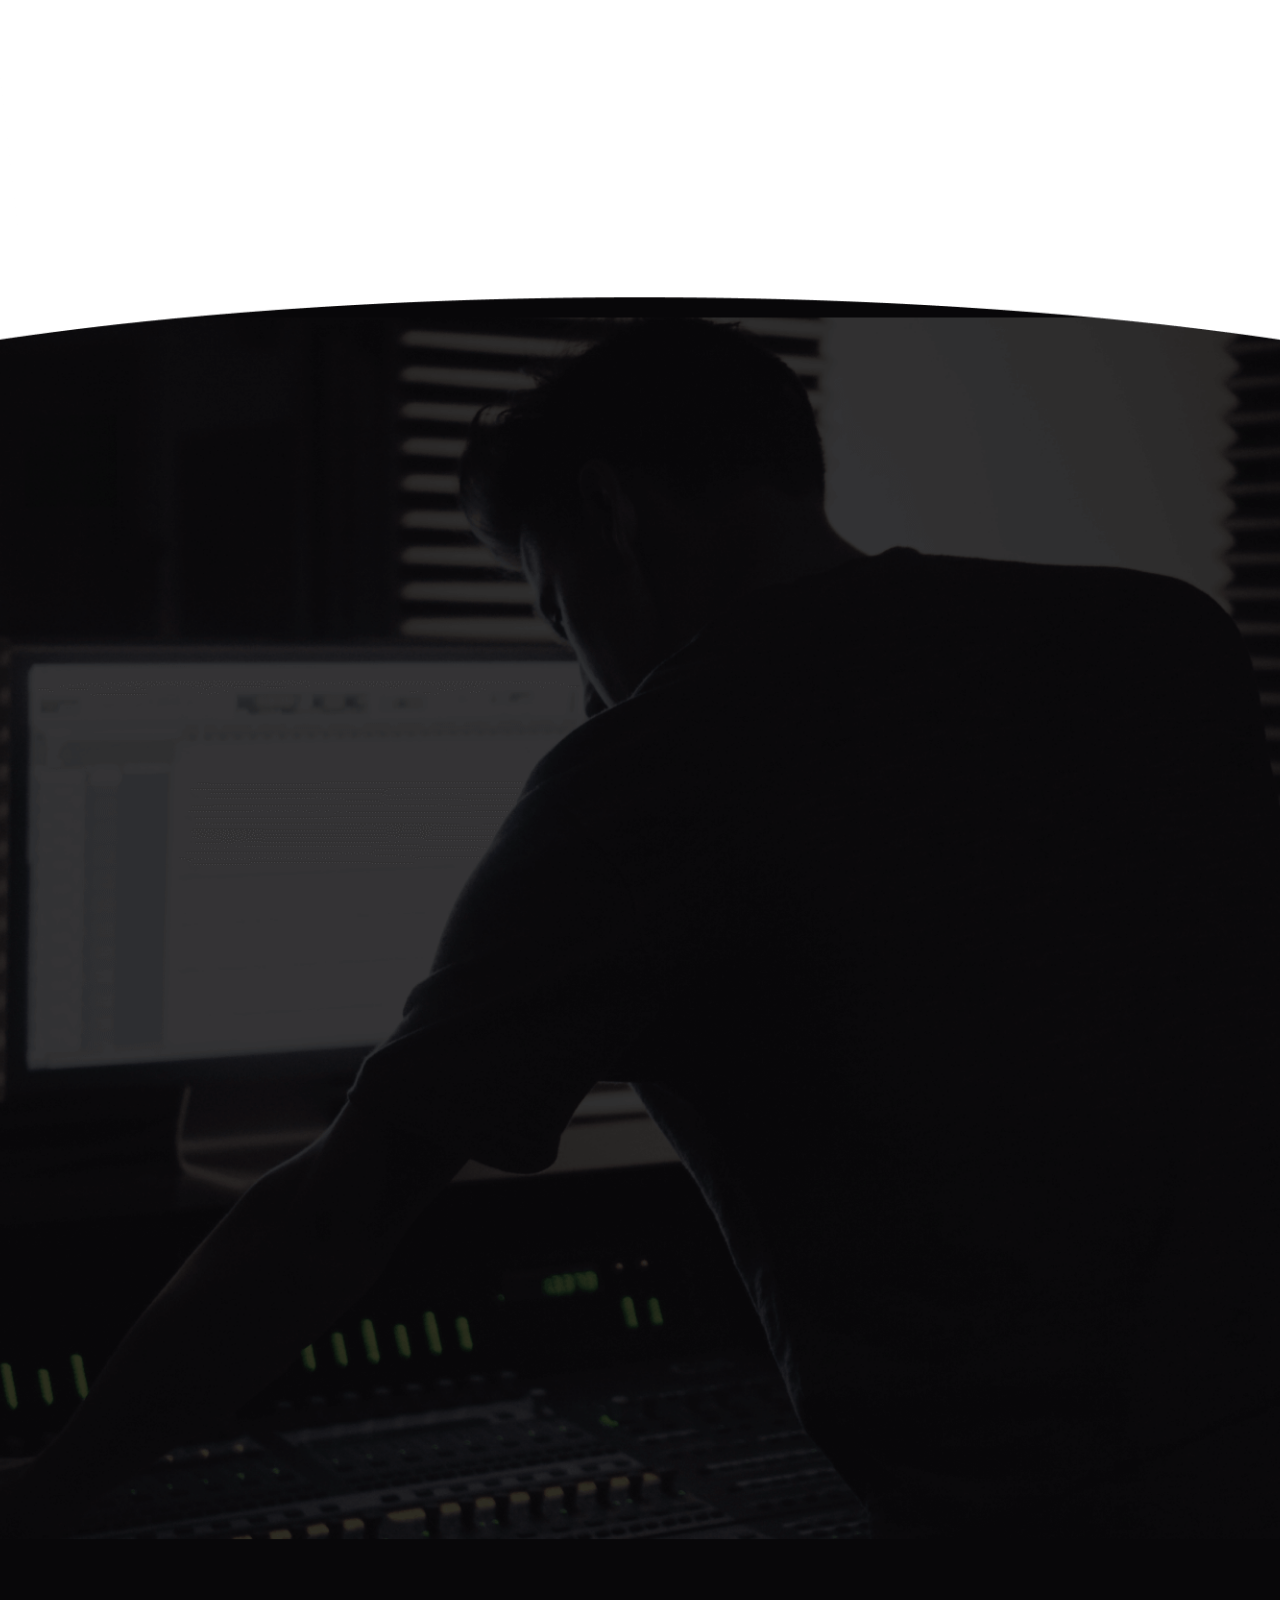
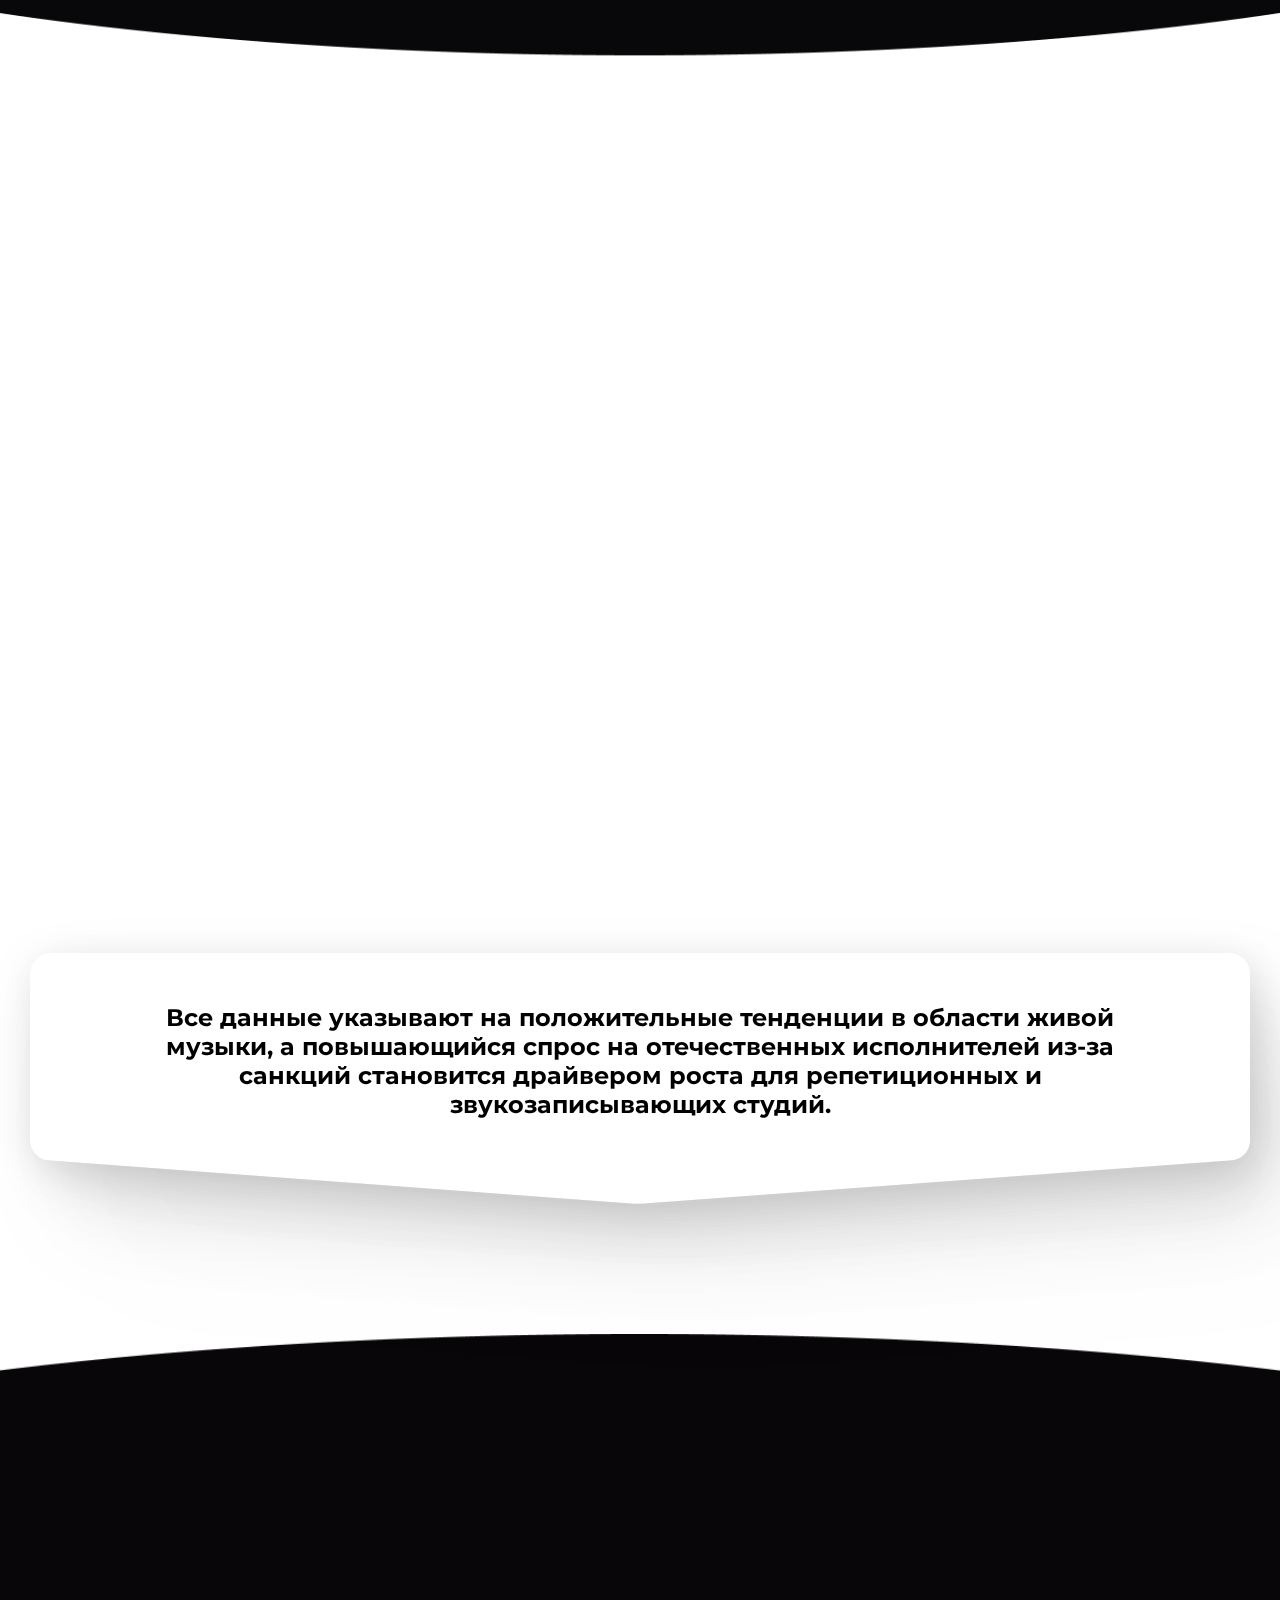
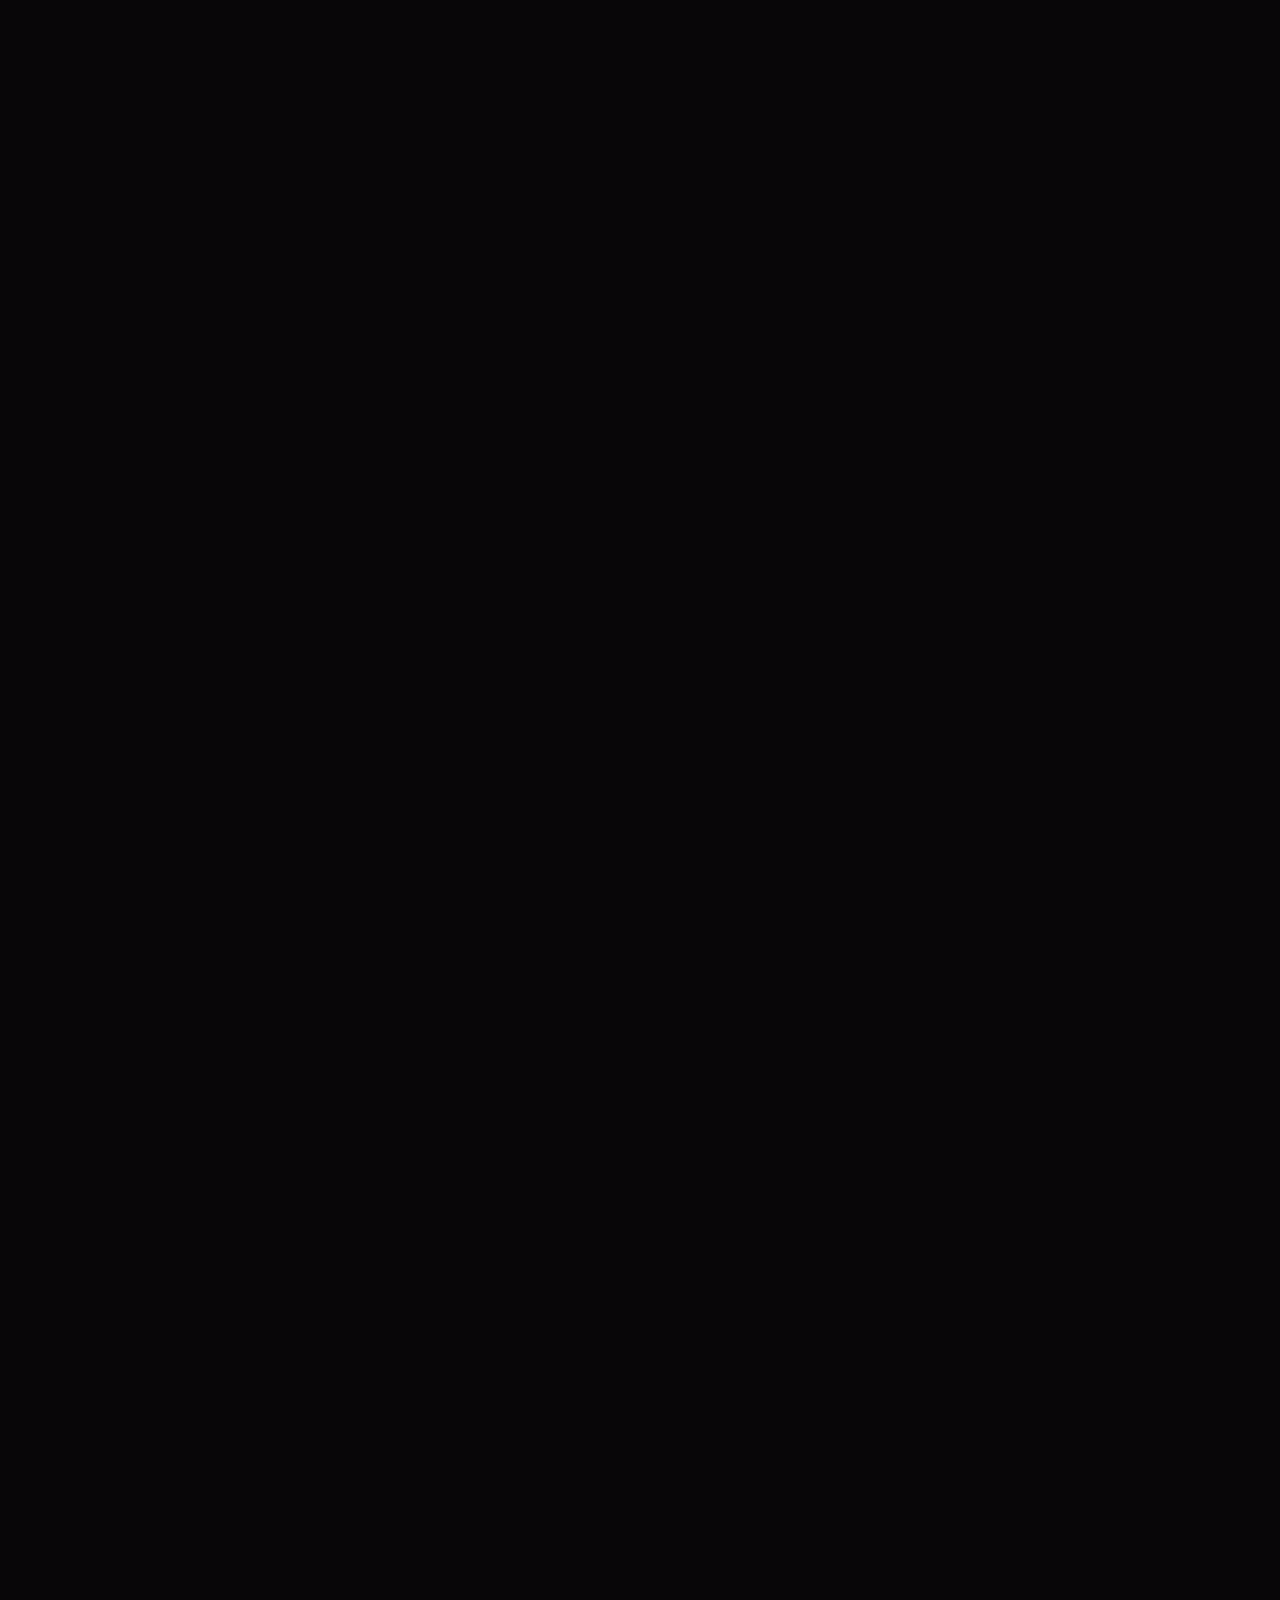
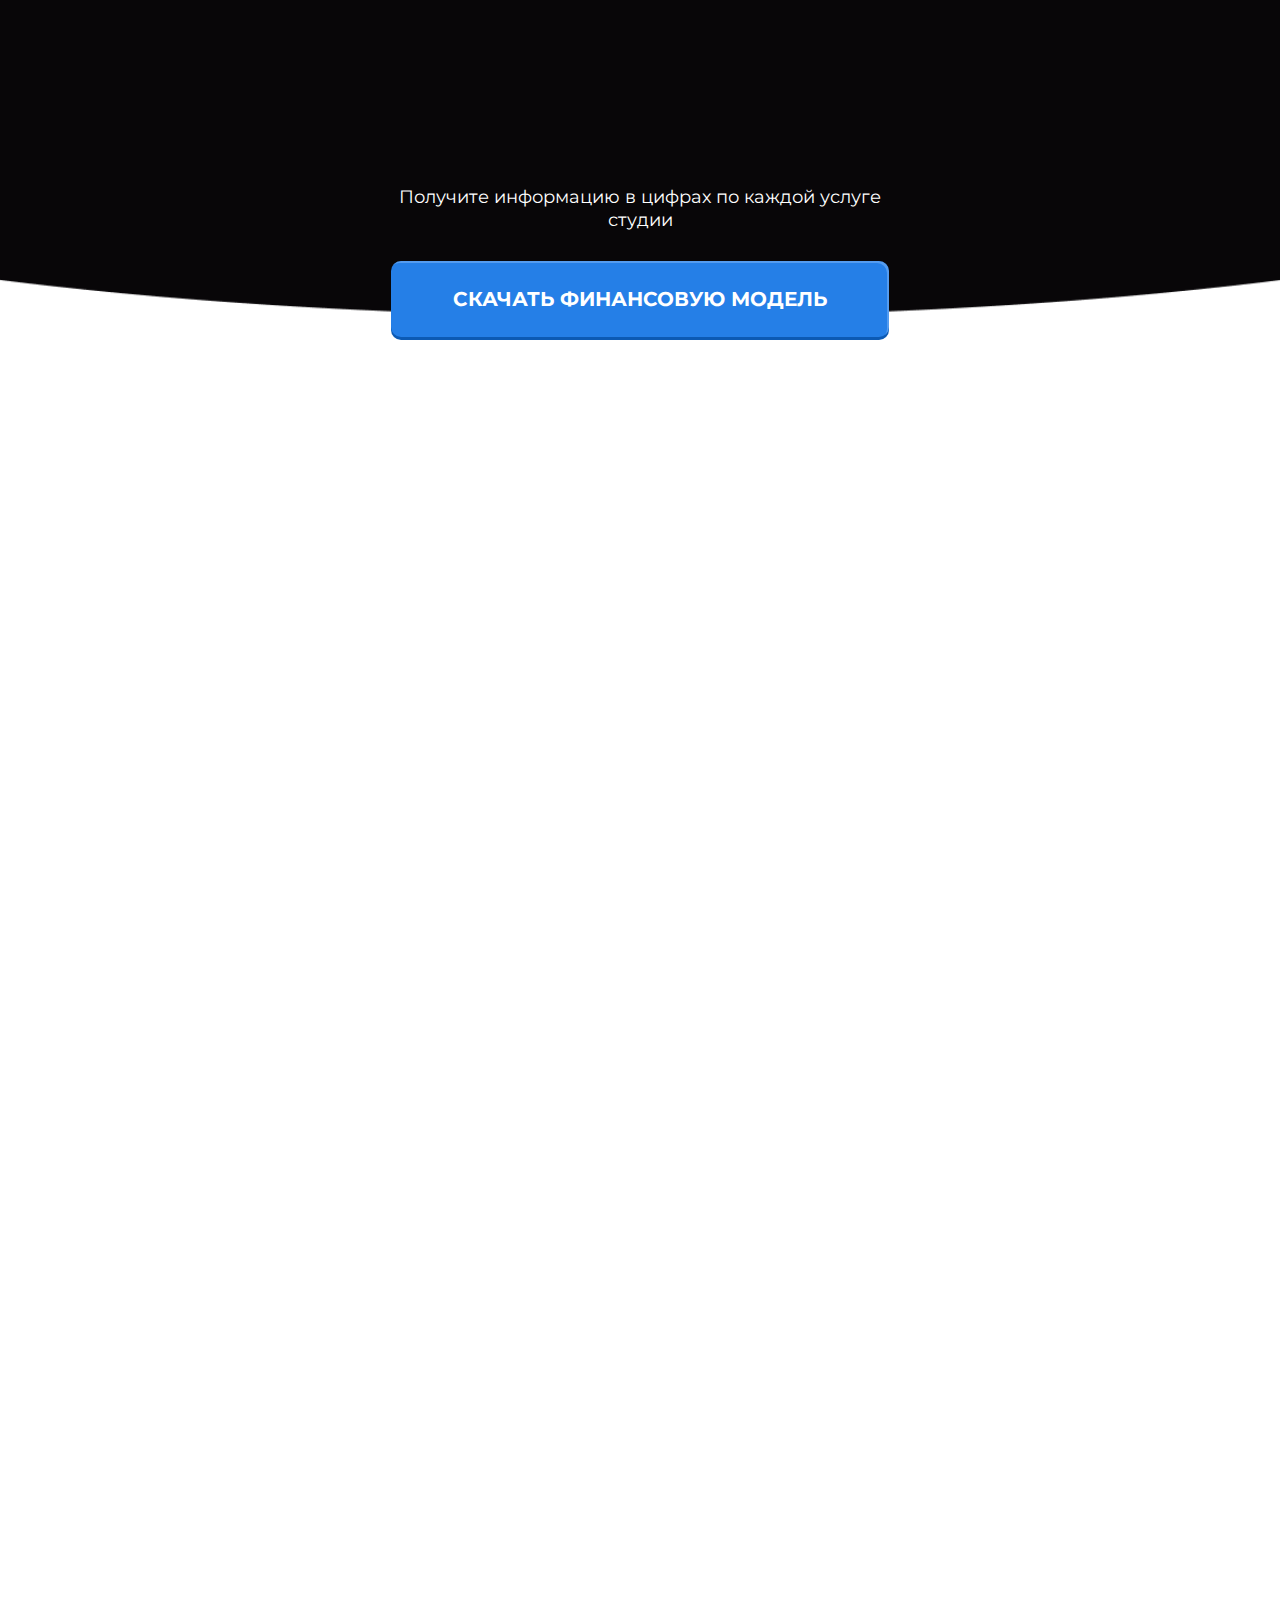
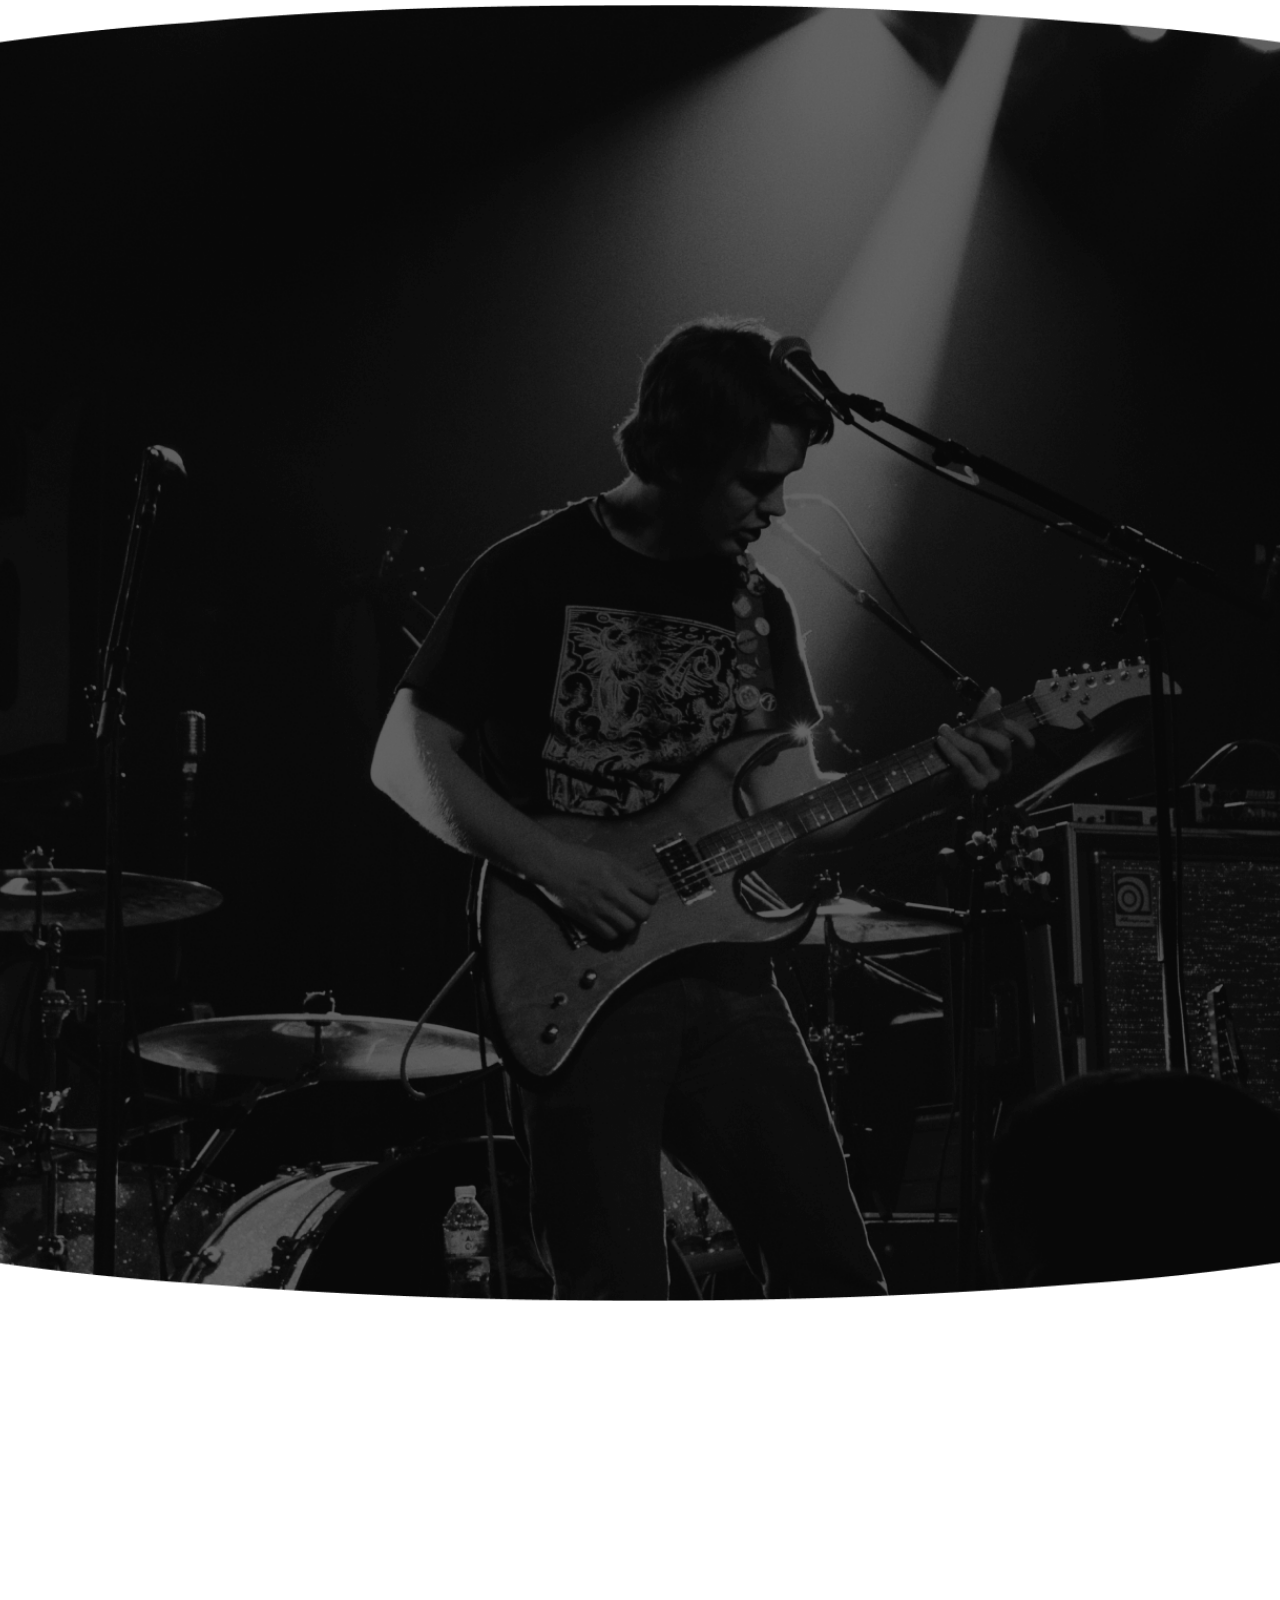
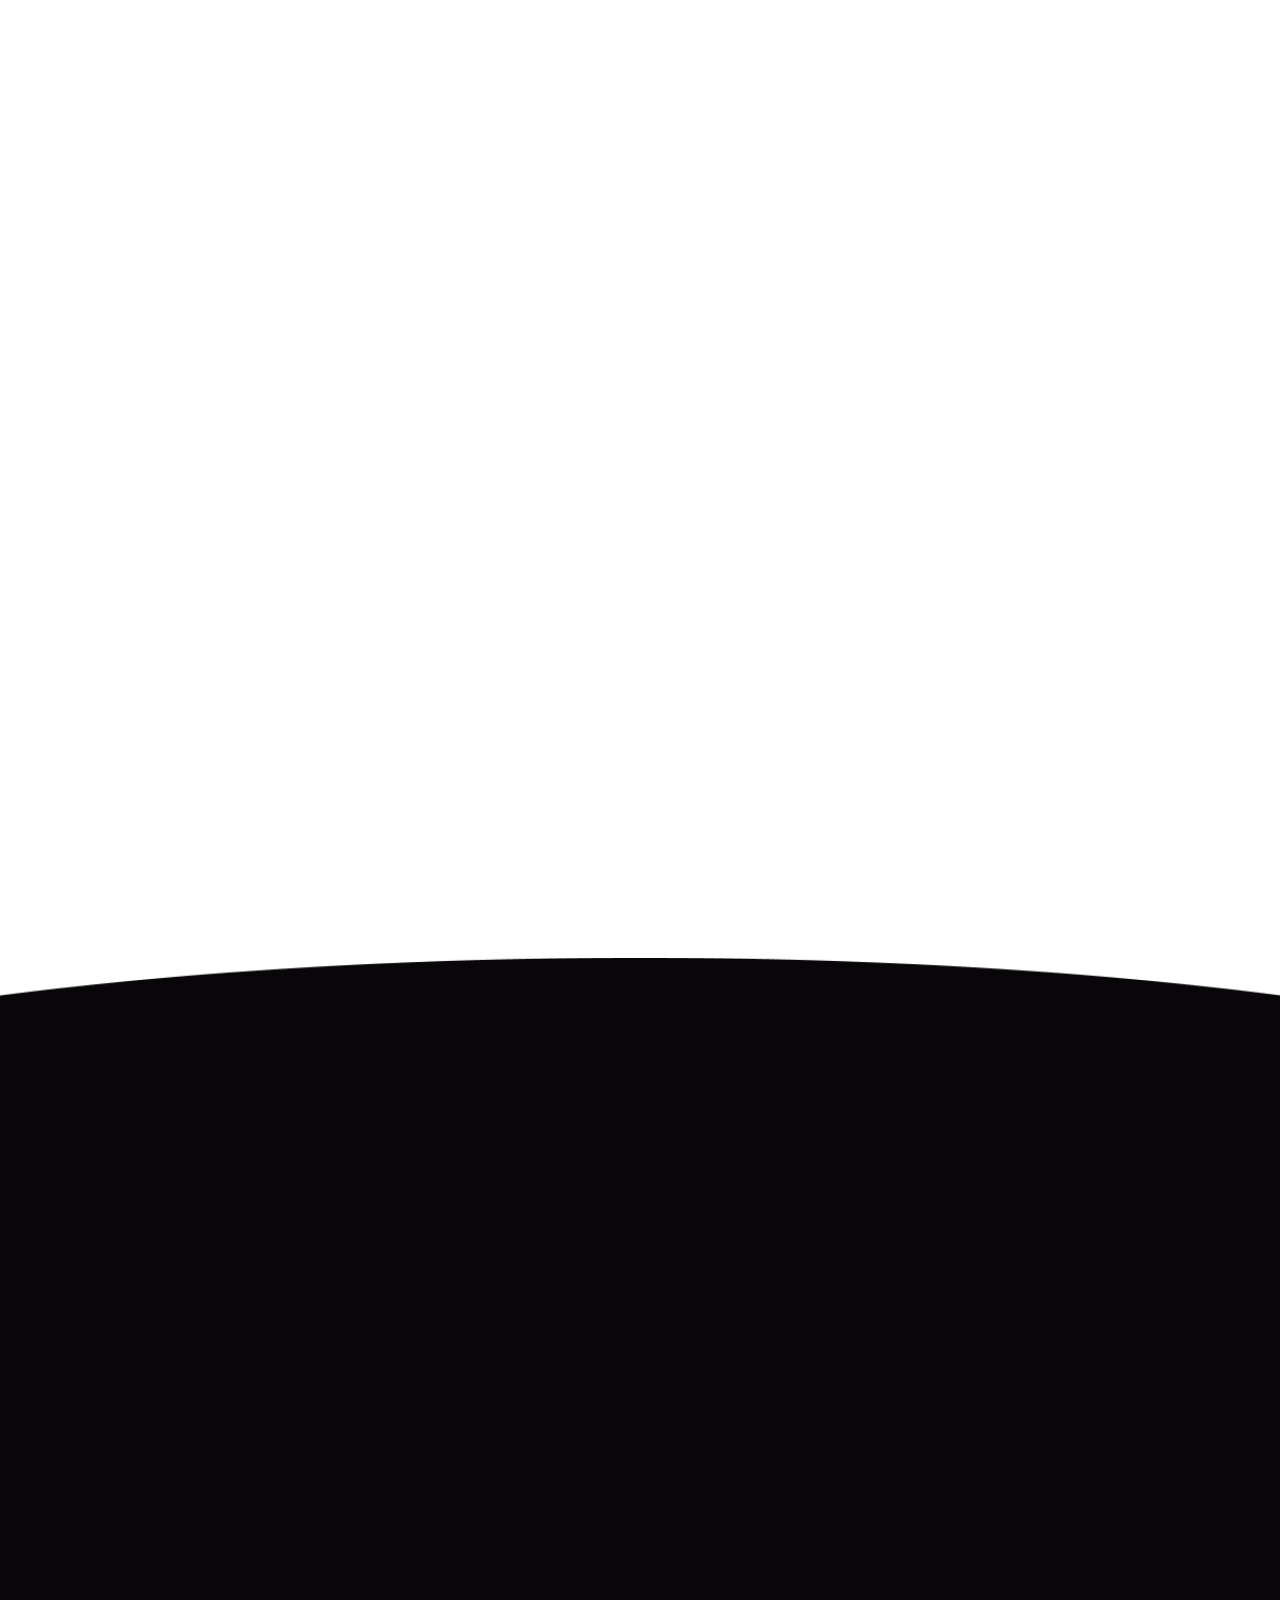
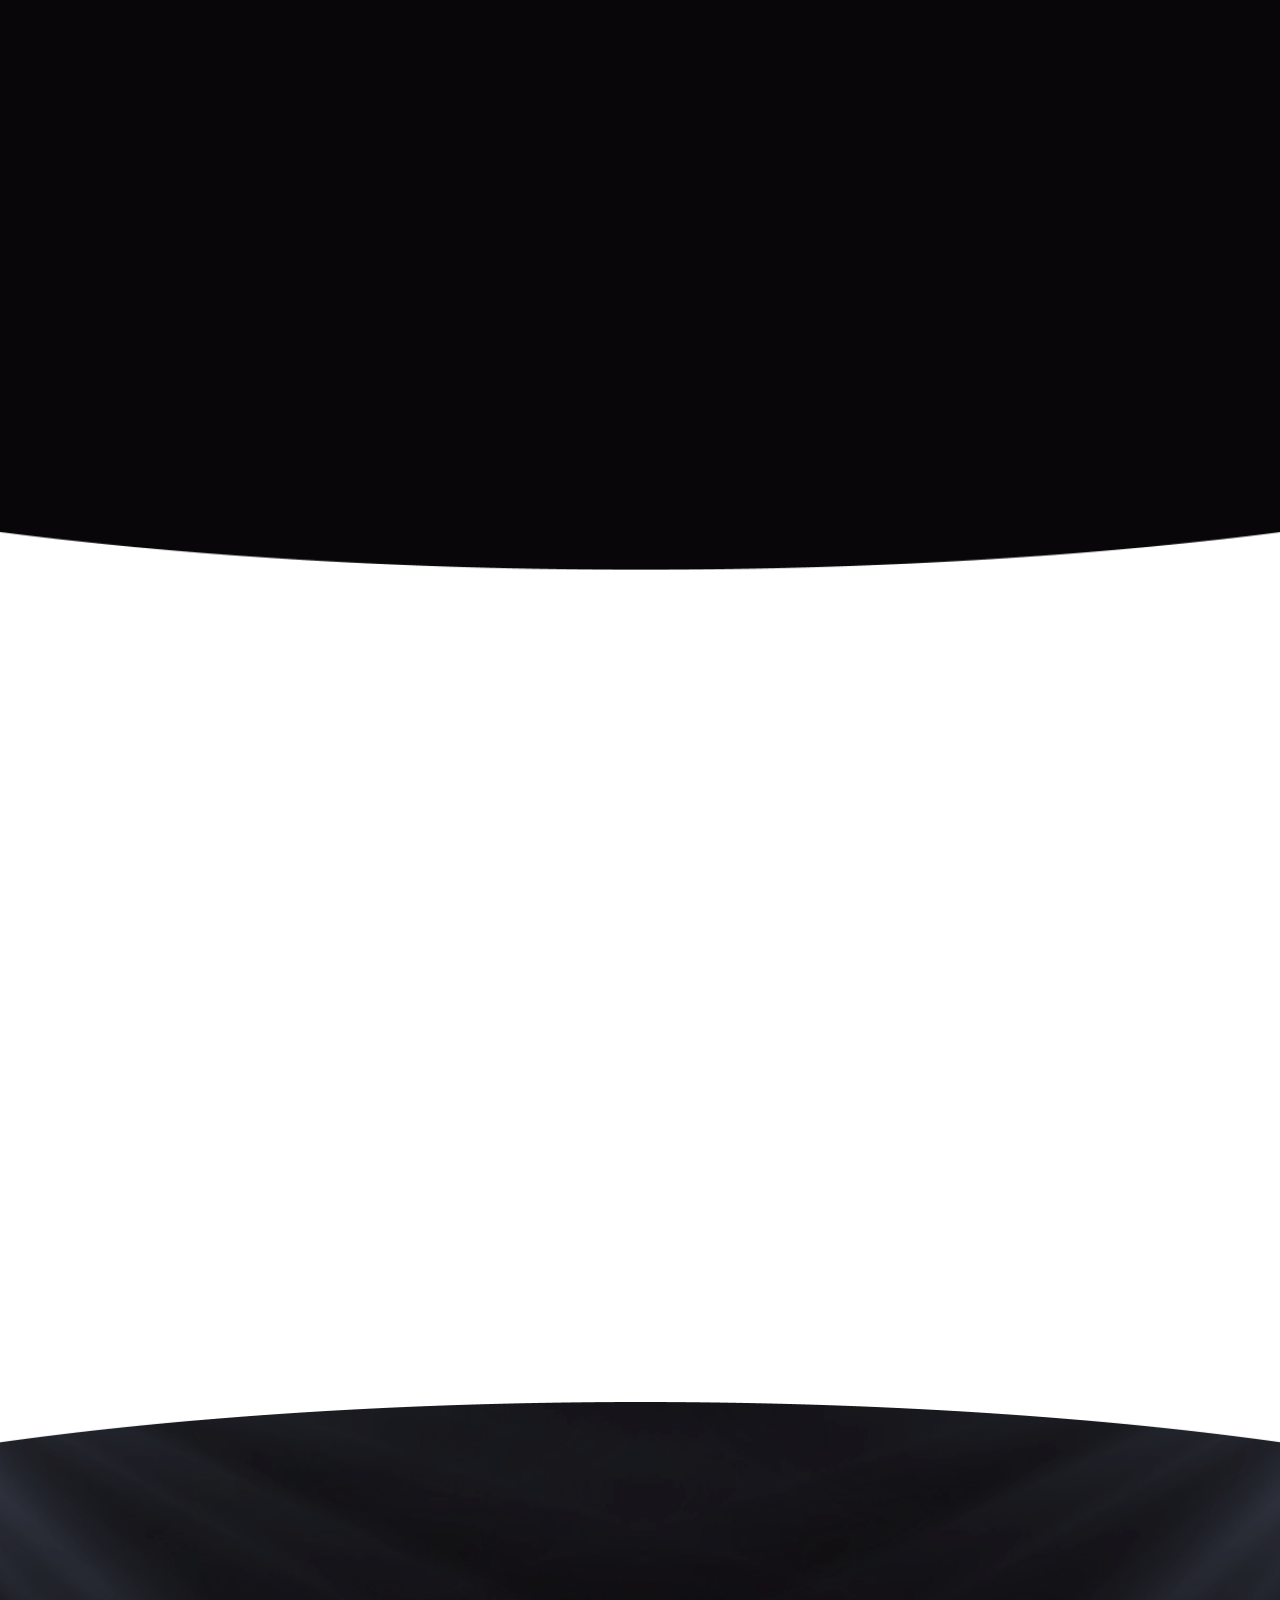
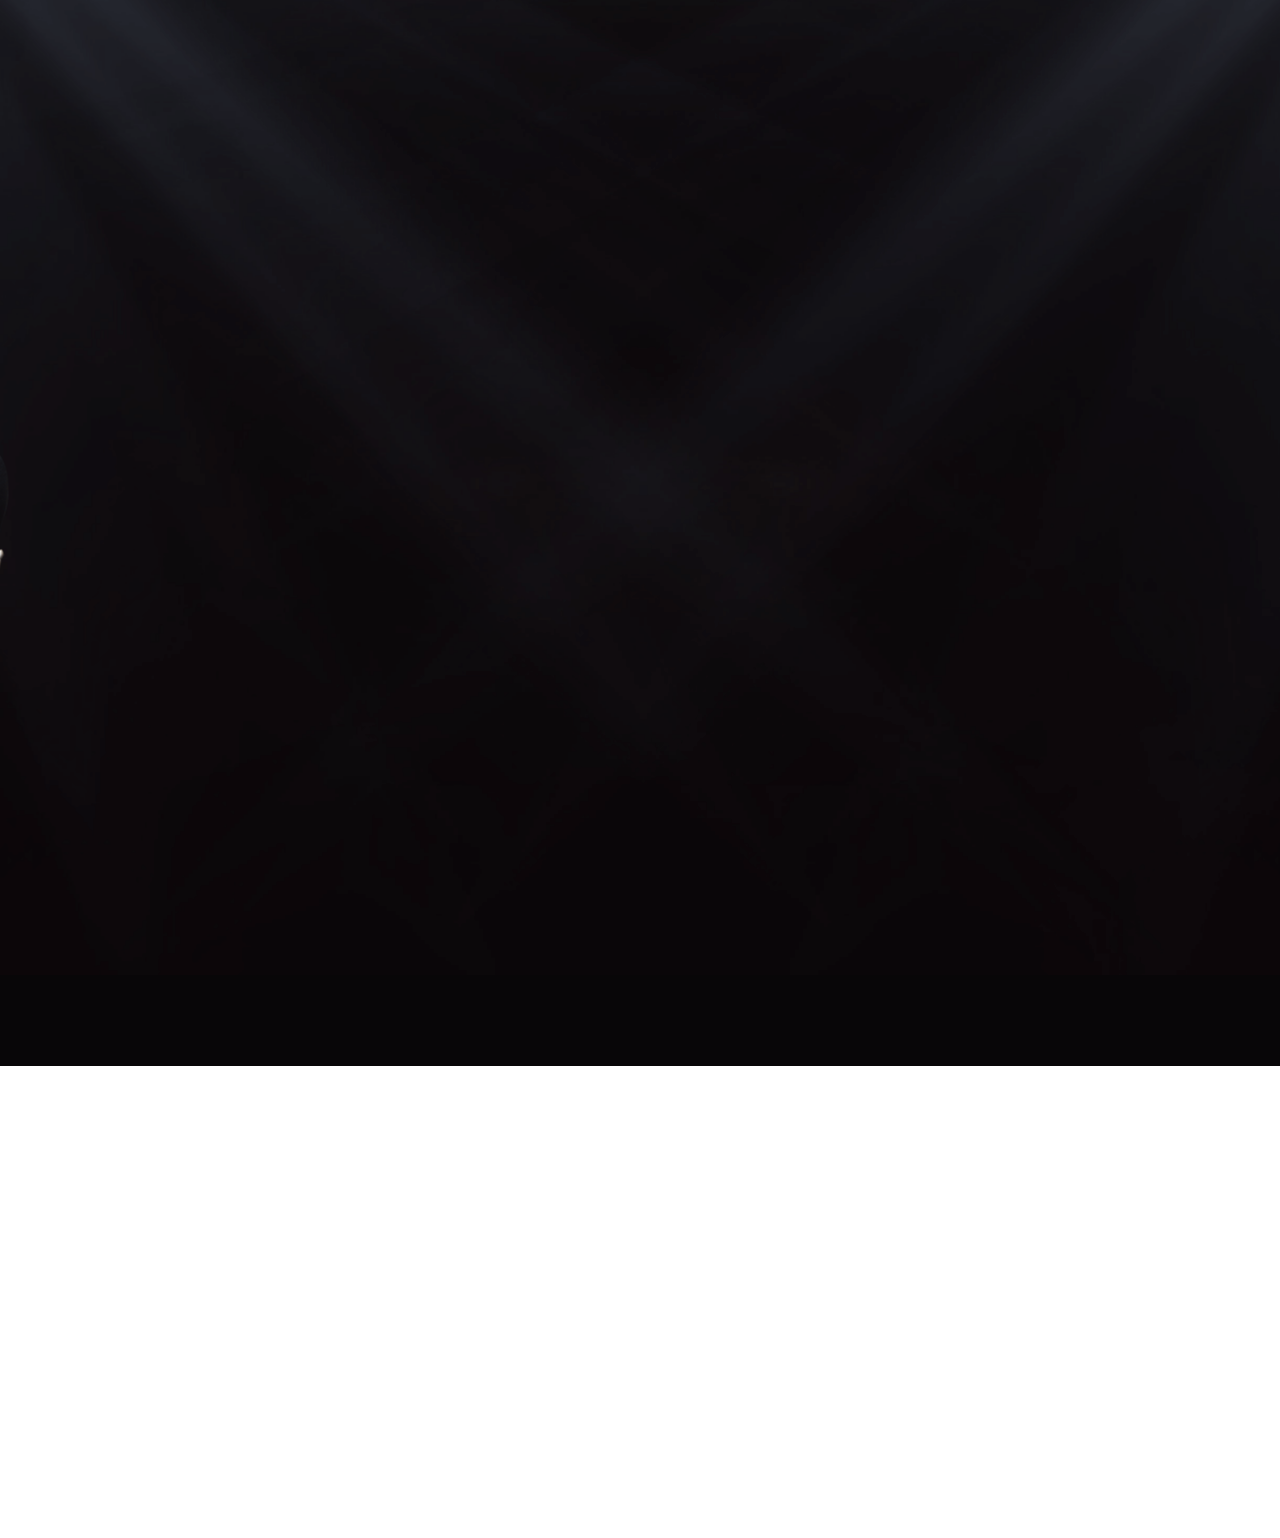
==== commit 5d28133f: "fixed" ====
--- a/index.html
+++ b/index.html
@@ -10,6 +10,7 @@
       href="https://fonts.googleapis.com/css2?family=Montserrat:wght@400;500;600;700&display=swap"
       rel="stylesheet"
     />
+    <link rel="shortcut icon" href="favicon.ico" type="image/x-icon" />
     <link rel="stylesheet" href="./css/reset.css" />
 
     <link rel="stylesheet" href="./css/animate.css" />
@@ -17,7 +18,7 @@
     <link rel="stylesheet" href="./css/style.css" />
     <link rel="stylesheet" href="./css/formStyle.css" />
     <link rel="stylesheet" href="./css/modal.css" />
-    <title>Город-А</title>
+    <title>Франшиза музыкальной студии</title>
   </head>
   <body id="main-body">
     <div class="wrapper">
@@ -222,7 +223,7 @@
                   Кунгурцев Илья Евгеньевич <span>Основатель компании</span>
                 </div>
               </div>
-              <div class="history__descr  wow fadeInRight">
+              <div class="history__descr wow fadeInRight">
                 <div class="history__title">
                   Как появилась студия: <span>история основателя</span>
                 </div>
@@ -628,7 +629,9 @@
         <section class="support">
           <div class="container">
             <div class="support__body">
-              <h2 class="support__title title wow fadeInUp">Поддержка на этапе запуска</h2>
+              <h2 class="support__title title wow fadeInUp">
+                Поддержка на этапе запуска
+              </h2>
               <p class="support__descr wow fadeInUp">
                 Франчайзинговый пакет включает в себя 3 этапа поддержки:
               </p>
@@ -715,7 +718,9 @@
         <section class="investment">
           <div class="container">
             <div class="investment__body">
-              <h2 class="investment__title title wow fadeInUp">Честно об инвестициях</h2>
+              <h2 class="investment__title title wow fadeInUp">
+                Честно об инвестициях
+              </h2>
               <p class="investment__descr wow fadeInUp">
                 Уже изучили все нюансы открытия студии на практике и составили
                 план вложений:
@@ -932,7 +937,9 @@
                 ><span>постоянными,</span>
                 и&nbsp;выйдите на&nbsp;плановую прибыль уже через 6&nbsp;месяцев
               </h2>
-              <p class="studio__descr wow fadeInUp">Кому подойдёт эта франшиза:</p>
+              <p class="studio__descr wow fadeInUp">
+                Кому подойдёт эта франшиза:
+              </p>
               <div class="studio__list wow fadeInUp">
                 <div class="studio__item">
                   <div class="studio__item-photo">
@@ -1022,23 +1029,23 @@
                       autocomplete="off"
                     />
                     <input
-                    type="text"
-                    name="section-name-text"
-                    value="Проверьте, свободен ли ваш город для открытия по франшизе"
-                    hidden
-                  />
-                  <input
-                    type="text"
-                    name="section-btn-text"
-                    value="Проверить"
-                    hidden
-                  />
-                  <input
-                    type="text"
-                    name="section-name"
-                    value="открытая"
-                    hidden
-                  />
+                      type="text"
+                      name="section-name-text"
+                      value="Проверьте, свободен ли ваш город для открытия по франшизе"
+                      hidden
+                    />
+                    <input
+                      type="text"
+                      name="section-btn-text"
+                      value="Проверить"
+                      hidden
+                    />
+                    <input
+                      type="text"
+                      name="section-name"
+                      value="открытая"
+                      hidden
+                    />
                     <button type="submit" class="form__btn btn">
                       Проверить
                     </button>
@@ -1067,12 +1074,16 @@
             </div>
             <div class="footer__socials">
               <div class="socials__youtube">
-                <a href="https://www.youtube.com/channel/UC2mVUfCjFdXu-tWDJNtPxGQ" target="_blank"
+                <a
+                  href="https://www.youtube.com/channel/UC2mVUfCjFdXu-tWDJNtPxGQ"
+                  target="_blank"
                   ><img src="./img/footer/youtube.svg" alt="youtube"
                 /></a>
               </div>
               <div class="socials__vk">
-                <a href="https://vk.com/studiogoroda" target="_blank"><img src="./img/footer/vk.svg" alt="vk" /></a>
+                <a href="https://vk.com/studiogoroda" target="_blank"
+                  ><img src="./img/footer/vk.svg" alt="vk"
+                /></a>
               </div>
             </div>
             <div class="phone__block footer__phone">
@@ -1087,7 +1098,10 @@
 
           <div class="footer__bottom">
             <div class="footer__studio">
-              <span>«Студия Город.А» ®, 2018-<span class="date-now">2022</span> г.</span>
+              <span
+                >«Студия Город.А» ®, 2018-<span class="date-now">2022</span>
+                г.</span
+              >
               <span>ИП Кунгурцев Илья Евгеньевич,</span>
               <span>ИНН 551905136728</span> Россия, Краснодарский край, г. Сочи
             </div>
@@ -1100,9 +1114,9 @@
                   <a
                     href="https://xn--5-7sbamtgf4aex7b0b.xn--p1ai/"
                     target="_blank"
-                    >
-                  Упаковка и продвижение франшиз: <span>«Франчайзинг5»</span>
-                </a>
+                  >
+                    Упаковка и продвижение франшиз: <span>«Франчайзинг5»</span>
+                  </a>
                 </div>
                 <img
                   src="./img/footer/f5.svg"
@@ -1280,7 +1294,9 @@
                 <img src="./img/modal/modal03.png" alt="modal03" />
                 <form action="" class="form popup-presentation__form">
                   <h2 class="popup-presentation__title exit__title">
-                    Уже уходите?<br/> Получите презентацию<br/> франшизы на почту
+                    Уже уходите?<br />
+                    Получите презентацию<br />
+                    франшизы на почту
                   </h2>
                   <div
                     class="form__field popup-presentation__form-field"
@@ -1382,7 +1398,8 @@
                   2. Настоящая политика Оператора в отношении обработки
                   персональных данных (далее – Политика) применяется ко всей
                   информации, которую Оператор может получить о посетителях
-                  веб-сайта компании «Студия Город.А» (ИП Кунгурцев Илья Евгеньевич, ИНН 551905136728).
+                  веб-сайта компании «Студия Город.А» (ИП Кунгурцев Илья
+                  Евгеньевич, ИНН 551905136728).
                 </li>
               </ol>
 
@@ -1516,8 +1533,8 @@
                   предложениях и различных событиях. Пользователь всегда может
                   отказаться от получения информационных сообщений, направив
                   Оператору письмо на адрес электронной почты с доменом
-                  garra55@inbox.ru с пометкой «Отказ от уведомлений о новых продуктах
-                  и услугах и специальных предложениях».
+                  garra55@inbox.ru с пометкой «Отказ от уведомлений о новых
+                  продуктах и услугах и специальных предложениях».
                 </li>
                 <li class="priv-policy__item">
                   3. Обезличенные данные Пользователей, собираемые с помощью
@@ -1641,6 +1658,7 @@
     <script src="./js/formprocessor.js"></script>
     <script src="./js/main.js"></script>
     <script src="./js/wow.min.js"></script>
+    <script src="/js/date.js"></script>
     <script>
       new WOW().init();
     </script>
--- a/css/style.css
+++ b/css/style.css
@@ -11,7 +11,7 @@
 body {
   width: 100%;
   height: 100%;
-  font-family: 'Montserrat', sans-serif;
+  font-family: "Montserrat", sans-serif;
   font-size: 24px;
   font-style: normal;
   font-weight: 400;
@@ -228,7 +228,7 @@
     width: 120px;
   }
   .logo__content img {
-    width: 120px;
+    width: 90px;
   }
   .phone__link {
     font-size: 14px;
@@ -358,7 +358,7 @@
     padding-bottom: 20px;
   }
   .slide-dot.slide-active {
-    background-color: #000;
+    background-color: #257fe7;
   }
   .slide-dot {
     width: 15px;
@@ -374,16 +374,16 @@
 }
 @media (max-width: 600px) {
   .main__bottom {
-    flex-direction: column-reverse;
+    flex-direction: column;
   }
   .main__btn {
     margin-right: 0px;
     padding: 18px 75px;
+    margin-bottom: 15px;
   }
   .main__bottom-descr {
     font-size: 14px;
     margin: 0 auto;
-    padding-bottom: 15px;
     text-align: center;
   }
   .first__title {
@@ -451,35 +451,35 @@
 }
 
 #div1 {
-  background: url('../img/essence/1.png') 28px 28px no-repeat, #ffffff;
+  background: url("../img/essence/1.png") 28px 28px no-repeat, #ffffff;
   grid-area: 1 / 1 / 2 / 2;
 }
-#div1 .essence__item-descr{
+#div1 .essence__item-descr {
   padding-top: 256px;
 }
 #div2 {
-  background: url('../img/essence/2.png') 28px 28px no-repeat, #ffffff;
+  background: url("../img/essence/2.png") 28px 28px no-repeat, #ffffff;
   grid-area: 1 / 2 / 2 / 3;
 }
-#div2 .essence__item-descr{
+#div2 .essence__item-descr {
   padding-top: 268px;
 }
 #div3 {
-  background: url('../img/essence/3.png') 28px 28px no-repeat, #ffffff;
+  background: url("../img/essence/3.png") 28px 28px no-repeat, #ffffff;
   grid-area: 1 / 3 / 2 / 4;
 }
-#div3 .essence__item-descr{
+#div3 .essence__item-descr {
   padding-top: 277px;
 }
 #div4 {
-  background: url('../img/essence/4.png') 28px 28px no-repeat, #ffffff;
+  background: url("../img/essence/4.png") 28px 28px no-repeat, #ffffff;
   grid-area: 2 / 1 / 3 / 2;
 }
-#div4 .essence__item-descr{
+#div4 .essence__item-descr {
   padding-top: 287px;
 }
 #div5 {
-  background: url('../img/essence/5.png') 28px 28px no-repeat, #ffffff;
+  background: url("../img/essence/5.png") 28px 28px no-repeat, #ffffff;
   grid-area: 2 / 2 / 3 / 4;
 }
 .essence__item {
@@ -521,7 +521,6 @@
   line-height: 22px;
   text-align: center;
   color: #000000;
-  
 }
 .essence__item-descr {
   font-weight: 500;
@@ -638,28 +637,92 @@
   }
   #div1 .essence__item-descr {
     padding-top: 155px;
-}
-#div2 .essence__item-descr {
-  padding-top: 200px;
-}
-#second {
-  top: 28%;
-  left: 20%;
-}
-#div3 .essence__item-descr {
-  padding-top: 190px;
-}
-#third {
-  top: 32%;
-  left: 29.4%;
-}
-#fourth {
-  left: 41%;
-  top: 106px;
-}
-#div4 .essence__item-descr {
-  padding-top: 205px;
-}
+  }
+  #div2 .essence__item-descr {
+    padding-top: 200px;
+  }
+  #second {
+    top: 28%;
+    left: 20%;
+  }
+  #div3 .essence__item-descr {
+    padding-top: 190px;
+  }
+  #third {
+    top: 32%;
+    left: 29.4%;
+  }
+  #fourth {
+    left: 41%;
+    top: 106px;
+  }
+  #div4 .essence__item-descr {
+    padding-top: 205px;
+  }
+  #div1 {
+    background: url("../img/essence/1.png") 70px 28px/ 90px no-repeat, #ffffff;
+  }
+  #div2 {
+    background: url("../img/essence/2.png") 70px 28px/ 90px no-repeat, #ffffff;
+  }
+  #div3 {
+    background: url("../img/essence/3.png") 70px 28px/ 90px no-repeat, #ffffff;
+  }
+  #div4 {
+    background: url("../img/essence/4.png") 70px 28px/ 90px no-repeat, #ffffff;
+  }
+  #div5 {
+    background: url("../img/essence/5.png") 70px 28px/ 90px no-repeat, #ffffff;
+  }
+  #first {
+    width: 110px;
+    top: 21%;
+    left: 51%;
+  }
+  #second {
+    width: 95px;
+    top: 14%;
+    left: 51%;
+  }
+  #third {
+    width: 75px;
+    top: 24%;
+    left: 48.4%;
+  }
+  #fourth {
+    width: 110px;
+    top: 36%;
+    left: 40%;
+  }
+  #fifth {
+    width: 110px;
+    top: 23%;
+    left: 40%;
+  }
+  #div1 .essence__item-descr {
+    padding-top: 110px;
+    font-size: 14px;
+  }
+  #div2 .essence__item-descr {
+    padding-top: 110px;
+    font-size: 14px;
+  }
+  #div3 .essence__item-descr {
+    padding-top: 130px;
+    font-size: 14px;
+  }
+  #div4 .essence__item-descr {
+    padding-top: 145px;
+    font-size: 14px;
+  }
+  #div5 .essence__item-descr {
+    padding-top: 110px;
+    font-size: 14px;
+  }
+  .essence__item {
+    padding: 15px;
+    width: 260px;
+  }
 }
 /* ======================================================= rooms ===================================================== */
 .rooms {
@@ -675,7 +738,7 @@
 .rooms__descr {
   text-align: center;
   color: #000000;
-  padding-bottom: 20px;
+  padding-bottom: 50px;
 }
 .slider__container {
   display: block;
@@ -716,7 +779,6 @@
   position: relative;
   filter: blur(4px);
   transition: all 0.3s ease-in;
-
 }
 @media (max-width: 1070px) {
   .card {
@@ -751,7 +813,7 @@
   object-fit: cover;
   border: 1px solid #dfdfdf;
   border-radius: 20px;
-  transform: scale(.8);
+  transform: scale(0.8);
 }
 @media (max-width: 600px) {
   .card img {
@@ -800,10 +862,10 @@
     margin-top: -30px;
     position: relative;
     z-index: 10;
-}
-.rooms__descr {
-  padding-top: 50px;
-}
+  }
+  .rooms__descr {
+    padding-top: 50px;
+  }
 }
 
 /* ======================================= history ========================================== */
@@ -1479,7 +1541,11 @@
     font-size: 16px;
   }
   .feedback__block {
+    padding: 10px;
     margin-bottom: 40px;
+  }
+  .feedback__block-text{
+    font-size: 15px;
   }
 }
 
@@ -1839,7 +1905,7 @@
   .assistance__block-descr {
     font-size: 16px;
   }
-  .assistance__block{
+  .assistance__block {
     margin-bottom: 40px;
   }
   .first__img {
@@ -2022,16 +2088,16 @@
 @media (max-width: 600px) {
   .indicators__elem-amount {
     font-size: 14px;
-}
-.indicator__second-amount{
-  font-size: 14px;
-}
-.number{
-  font-size: 14px;
-}
-.month{
-  font-size: 14px;
-}
+  }
+  .indicator__second-amount {
+    font-size: 14px;
+  }
+  .number {
+    font-size: 14px;
+  }
+  .month {
+    font-size: 14px;
+  }
   .indicators__title {
     padding-top: 80px;
   }
@@ -2089,6 +2155,7 @@
   padding-bottom: 30px;
 }
 
+
 .studio__item-message {
   position: absolute;
   top: -17px;
@@ -2160,13 +2227,28 @@
   .studio__descr {
     font-size: 16px;
   }
-  .studio__item-message {
-    left: 110px;
-  }
   .studio__body {
     padding-bottom: 40px;
     padding-top: 0px;
   }
+  .studio__item{
+    display: flex;
+    flex-direction: column;
+    align-items: center;
+    justify-content: center;
+    padding: 15px;
+  }
+  .studio__item-photo {
+    padding-bottom: 20px;
+}
+  .studio__item-number{
+    max-width: 90px;
+  }
+  .studio__item-message {
+    max-width: 75px;
+    left: 56px;
+    top: 15px;
+}
 }
 
 /* ================================================== footer ============================================ */
@@ -2217,7 +2299,10 @@
   line-height: 22px;
   text-align: right;
   color: #ffffff;
-  padding-right: 5px;
+  padding-right: 10px;
+}
+.package__text a {
+  color: inherit;
 }
 .package__text span {
   display: inline-block;
